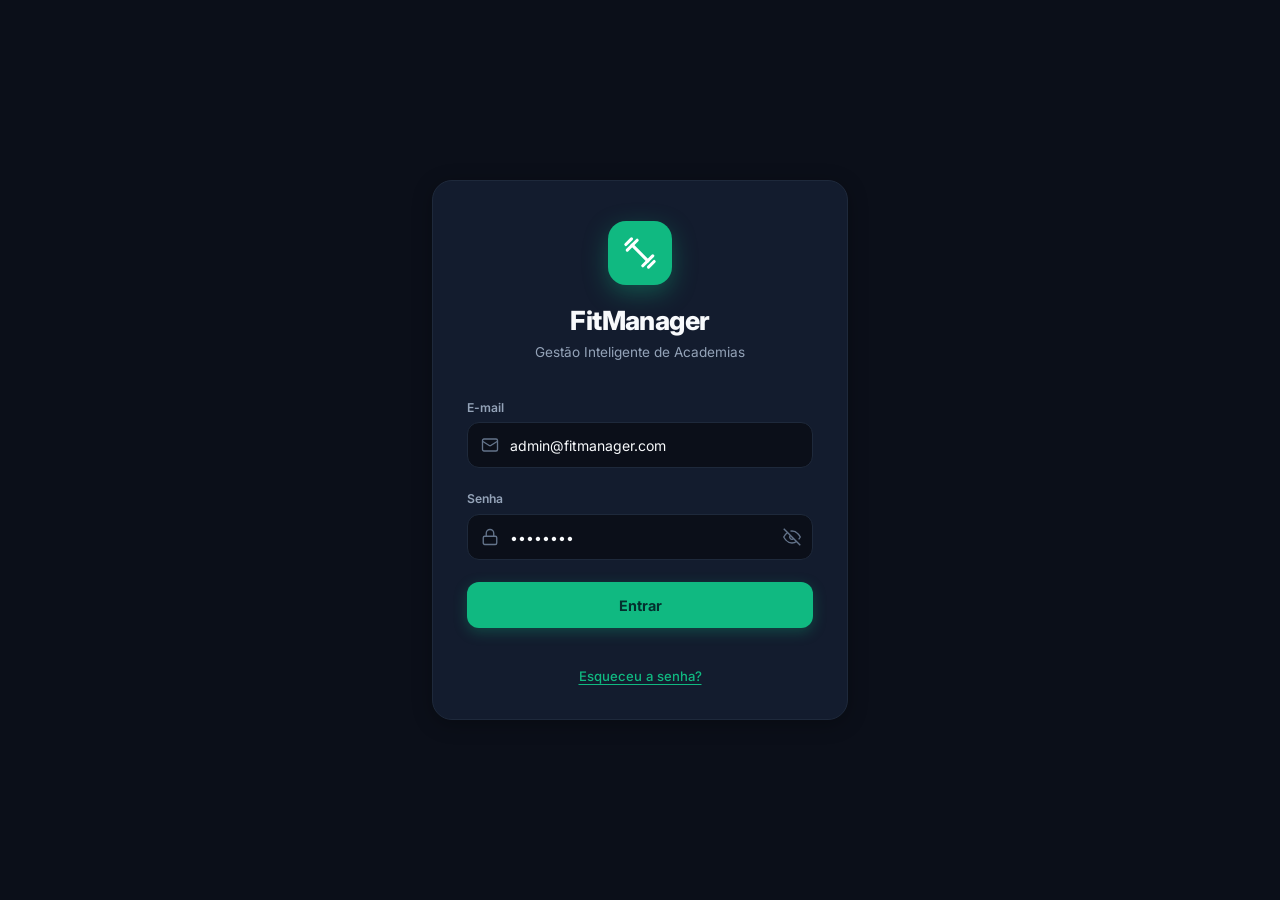
==== index.html @ 2254c8cc "V1" ====
<!DOCTYPE html>
<html lang="pt-BR" data-theme="dark">
<head>
  <meta charset="UTF-8" />
  <meta name="viewport" content="width=device-width, initial-scale=1.0" />
  <title>FitManager — Gestão Inteligente de Academias | Matheus Duarte &amp; Miguel</title>
  <meta name="description" content="Sistema mobile-first e responsivo para gestão de academias: Alunos, Instrutores, Planos e Controle de Matrículas. Desenvolvido por Matheus Duarte e Miguel." />
  <link rel="preconnect" href="https://fonts.googleapis.com" />
  <link rel="preconnect" href="https://fonts.gstatic.com" crossorigin />
  <link href="https://fonts.googleapis.com/css2?family=Inter:wght@400;500;600;700;800&display=swap" rel="stylesheet" />
  <link rel="stylesheet" href="style.css" />
</head>
<body>
  <!-- Navegação Lateral (Visível automaticamente em telas Desktop via Media Query) -->
  <aside class="desktop-sidebar hidden" id="desktopSidebar" aria-label="Menu Lateral Desktop">
    <header class="sidebar-header">
      <span class="logo-icon-box" aria-hidden="true">
        <svg viewBox="0 0 24 24" width="24" height="24" fill="none" stroke="currentColor" stroke-width="2.2" stroke-linecap="round" stroke-linejoin="round">
          <path d="M6.5 6.5 17.5 17.5"></path>
          <path d="M3 10l7-7"></path>
          <path d="M14 21l7-7"></path>
          <path d="m2 6 4-4"></path>
          <path d="m18 22 4-4"></path>
        </svg>
      </span>
      <hgroup class="sidebar-brand-text">
        <h2>FitManager</h2>
        <p>Gestão de Academias</p>
      </hgroup>
    </header>

    <nav class="sidebar-nav" aria-label="Navegação Principal">
      <button type="button" class="sidebar-link active" data-nav="screen-dashboard">
        <svg viewBox="0 0 24 24" width="20" height="20" fill="none" stroke="currentColor" stroke-width="2">
          <path d="M3 9l9-7 9 7v11a2 2 0 0 1-2 2H5a2 2 0 0 1-2-2z"></path>
          <polyline points="9 22 9 12 15 12 15 22"></polyline>
        </svg>
        <span>Dashboard</span>
      </button>
      <button type="button" class="sidebar-link" data-nav="screen-students">
        <svg viewBox="0 0 24 24" width="20" height="20" fill="none" stroke="currentColor" stroke-width="2">
          <path d="M17 21v-2a4 4 0 0 0-4-4H5a4 4 0 0 0-4 4v2"></path>
          <circle cx="9" cy="7" r="4"></circle>
          <path d="M23 21v-2a4 4 0 0 0-3-3.87"></path>
          <path d="M16 3.13a4 4 0 0 1 0 7.75"></path>
        </svg>
        <span>Alunos</span>
        <output class="sidebar-counter" id="sideCountStudents">247</output>
      </button>
      <button type="button" class="sidebar-link" data-nav="screen-instructors">
        <svg viewBox="0 0 24 24" width="20" height="20" fill="none" stroke="currentColor" stroke-width="2">
          <circle cx="12" cy="8" r="6"></circle>
          <path d="M15.477 12.89 17 22l-5-3-5 3 1.523-9.11"></path>
        </svg>
        <span>Instrutores</span>
        <output class="sidebar-counter" id="sideCountInstructors">12</output>
      </button>
      <button type="button" class="sidebar-link" data-nav="screen-plans">
        <svg viewBox="0 0 24 24" width="20" height="20" fill="none" stroke="currentColor" stroke-width="2">
          <polygon points="12 2 15.09 8.26 22 9.27 17 14.14 18.18 21.02 12 17.77 5.82 21.02 7 14.14 2 9.27 8.91 8.26 12 2"></polygon>
        </svg>
        <span>Planos</span>
        <output class="sidebar-counter" id="sideCountPlans">4</output>
      </button>
      <button type="button" class="sidebar-link" data-nav="screen-enrollments">
        <svg viewBox="0 0 24 24" width="20" height="20" fill="none" stroke="currentColor" stroke-width="2">
          <path d="M16 4h2a2 2 0 0 1 2 2v14a2 2 0 0 1-2 2H6a2 2 0 0 1-2-2V6a2 2 0 0 1 2-2h2"></path>
          <rect x="8" y="2" width="8" height="4" rx="1" ry="1"></rect>
          <path d="M9 14l2 2 4-4"></path>
        </svg>
        <span>Matrículas</span>
        <output class="sidebar-counter" id="sideCountEnrollments">38</output>
      </button>
    </nav>

    <section class="sidebar-quick-actions" aria-label="Ações Rápidas">
      <p class="sidebar-section-label">Acesso Rápido</p>
      <button type="button" class="btn-sidebar-action" data-goto="screen-add-student">+ Cadastrar Aluno</button>
      <button type="button" class="btn-sidebar-action outline" data-goto="screen-new-enrollment">+ Nova Matrícula</button>
    </section>

    <footer class="sidebar-footer">
      <span class="avatar-circle" aria-hidden="true">AD</span>
      <hgroup class="admin-info-mini">
        <strong>Admin FitManager</strong>
        <p>Matheus Duarte &amp; Miguel</p>
      </hgroup>
      <button type="button" class="btn-icon" id="btnToggleThemeDesktop" title="Alternar tema Escuro / Claro" aria-label="Alternar tema">
        <svg viewBox="0 0 24 24" width="18" height="18" fill="none" stroke="currentColor" stroke-width="2">
          <path d="M21 12.79A9 9 0 1 1 11.21 3 7 7 0 0 0 21 12.79z"></path>
        </svg>
      </button>
      <button type="button" class="btn-icon danger-hover" id="btnLogoutDesktop" title="Sair para Tela de Login" aria-label="Sair">
        <svg viewBox="0 0 24 24" width="18" height="18" fill="none" stroke="currentColor" stroke-width="2">
          <path d="M9 21H5a2 2 0 0 1-2-2V5a2 2 0 0 1 2-2h4"></path>
          <polyline points="16 17 21 12 16 7"></polyline>
          <line x1="21" y1="12" x2="9" y2="12"></line>
        </svg>
      </button>
    </footer>
  </aside>

  <!-- Área Principal da Aplicação -->
  <main class="app-main" id="appMain">
    <!-- =========================================================
         TELA 01: LOGIN (screen-login)
         ========================================================= -->
    <section class="app-screen active" id="screen-login" aria-label="Tela de Login">
      <article class="login-card">
        <header class="login-brand">
          <span class="logo-icon-box large" aria-hidden="true">
            <svg viewBox="0 0 24 24" width="34" height="34" fill="none" stroke="currentColor" stroke-width="2.2" stroke-linecap="round" stroke-linejoin="round">
              <path d="M6.5 6.5 17.5 17.5"></path>
              <path d="M3 10l7-7"></path>
              <path d="M14 21l7-7"></path>
              <path d="m2 6 4-4"></path>
              <path d="m18 22 4-4"></path>
            </svg>
          </span>
          <h1 class="login-title">FitManager</h1>
          <p class="login-subtitle">Gestão Inteligente de Academias</p>
        </header>

        <form class="login-form" id="loginForm" novalidate>
          <label class="field-label" for="loginEmail">
            <span>E-mail</span>
            <span class="input-affix">
              <svg class="affix-left" viewBox="0 0 24 24" width="18" height="18" fill="none" stroke="currentColor" stroke-width="1.8" aria-hidden="true">
                <rect x="2" y="4" width="20" height="16" rx="2"></rect>
                <path d="m22 7-8.97 5.7a1.94 1.94 0 0 1-2.06 0L2 7"></path>
              </svg>
              <input
                type="email"
                id="loginEmail"
                name="email"
                value="admin@fitmanager.com"
                placeholder="admin@fitmanager.com"
                required
                autocomplete="email"
              />
            </span>
            <small class="field-error" id="loginEmailError"></small>
          </label>

          <label class="field-label" for="loginPassword">
            <span>Senha</span>
            <span class="input-affix">
              <svg class="affix-left" viewBox="0 0 24 24" width="18" height="18" fill="none" stroke="currentColor" stroke-width="1.8" aria-hidden="true">
                <rect x="3" y="11" width="18" height="11" rx="2" ry="2"></rect>
                <path d="M7 11V7a5 5 0 0 1 10 0v4"></path>
              </svg>
              <input
                type="password"
                id="loginPassword"
                name="password"
                value="12345678"
                placeholder="••••••••"
                required
                autocomplete="current-password"
              />
              <button type="button" class="affix-right" id="btnTogglePassword" aria-label="Mostrar ou ocultar senha">
                <svg id="eyeIconClosed" viewBox="0 0 24 24" width="18" height="18" fill="none" stroke="currentColor" stroke-width="1.8">
                  <path d="M17.94 17.94A10.07 10.07 0 0 1 12 20c-7 0-11-8-11-8a18.45 18.45 0 0 1 5.06-5.94M9.9 4.24A9.12 9.12 0 0 1 12 4c7 0 11 8 11 8a18.5 18.5 0 0 1-2.16 3.19m-6.72-1.07a3 3 0 1 1-4.24-4.24"></path>
                  <line x1="1" y1="1" x2="23" y2="23"></line>
                </svg>
                <svg id="eyeIconOpen" viewBox="0 0 24 24" width="18" height="18" fill="none" stroke="currentColor" stroke-width="1.8" class="hidden">
                  <path d="M1 12s4-8 11-8 11 8 11 8-4 8-11 8-11-8-11-8z"></path>
                  <circle cx="12" cy="12" r="3"></circle>
                </svg>
              </button>
            </span>
            <small class="field-error" id="loginPasswordError"></small>
          </label>

          <button type="submit" class="btn-primary btn-block" id="btnLoginSubmit">Entrar</button>
        </form>

        <footer class="login-footer">
          <button type="button" class="link-forgot" id="btnForgotPassword">Esqueceu a senha?</button>
        </footer>
      </article>
    </section>

    <!-- =========================================================
         TELA 02: DASHBOARD (screen-dashboard)
         ========================================================= -->
    <section class="app-screen" id="screen-dashboard" aria-label="Dashboard Principal">
      <header class="screen-header">
        <hgroup>
          <h1 class="screen-title">Olá, Admin <span aria-hidden="true">👋</span></h1>
          <p class="screen-subtitle" id="dashboardDateSubtitle">Quarta-feira, 25 de Outubro</p>
        </hgroup>
        <nav class="header-actions" aria-label="Ações da conta">
          <button type="button" class="btn-icon" id="btnToggleThemeMobile" title="Alternar tema Escuro / Claro" aria-label="Alternar tema">
            <svg viewBox="0 0 24 24" width="18" height="18" fill="none" stroke="currentColor" stroke-width="2">
              <path d="M21 12.79A9 9 0 1 1 11.21 3 7 7 0 0 0 21 12.79z"></path>
            </svg>
          </button>
          <button type="button" class="btn-icon" id="btnResetData" title="Restaurar dados originais do Figma" aria-label="Restaurar dados originais">
            <svg viewBox="0 0 24 24" width="18" height="18" fill="none" stroke="currentColor" stroke-width="2">
              <polyline points="1 4 1 10 7 10"></polyline>
              <path d="M3.51 15a9 9 0 1 0 2.13-9.36L1 10"></path>
            </svg>
          </button>
          <button type="button" class="header-avatar-btn" id="btnQuickLogoutMobile" title="Encerrar sessão">AD</button>
        </nav>
      </header>

      <!-- Grid 2x2 Mobile / 4 Colunas Desktop de Indicadores -->
      <section class="kpi-grid" aria-label="Indicadores de Desempenho">
        <article class="kpi-card" data-goto="screen-students" role="button" tabindex="0" aria-label="Ver Alunos Ativos">
          <header class="kpi-top">
            <span class="kpi-label">Alunos Ativos</span>
            <span class="kpi-icon-badge" aria-hidden="true">
              <svg viewBox="0 0 24 24" width="15" height="15" fill="none" stroke="currentColor" stroke-width="2.2">
                <path d="M17 21v-2a4 4 0 0 0-4-4H5a4 4 0 0 0-4 4v2"></path>
                <circle cx="9" cy="7" r="4"></circle>
              </svg>
            </span>
          </header>
          <output class="kpi-value" id="kpiActiveStudents">247</output>
        </article>

        <article class="kpi-card" data-goto="screen-instructors" role="button" tabindex="0" aria-label="Ver Instrutores">
          <header class="kpi-top">
            <span class="kpi-label">Instrutores</span>
            <span class="kpi-icon-badge" aria-hidden="true">
              <svg viewBox="0 0 24 24" width="15" height="15" fill="none" stroke="currentColor" stroke-width="2.2">
                <circle cx="12" cy="8" r="6"></circle>
                <path d="M15.477 12.89 17 22l-5-3-5 3 1.523-9.11"></path>
              </svg>
            </span>
          </header>
          <output class="kpi-value" id="kpiInstructors">12</output>
        </article>

        <article class="kpi-card" data-goto="screen-enrollments" role="button" tabindex="0" aria-label="Ver Matrículas no Mês">
          <header class="kpi-top">
            <span class="kpi-label">Matrículas / Mês</span>
            <span class="kpi-icon-badge" aria-hidden="true">
              <svg viewBox="0 0 24 24" width="15" height="15" fill="none" stroke="currentColor" stroke-width="2.2">
                <path d="M16 4h2a2 2 0 0 1 2 2v14a2 2 0 0 1-2 2H6a2 2 0 0 1-2-2V6a2 2 0 0 1 2-2h2"></path>
                <rect x="8" y="2" width="8" height="4" rx="1" ry="1"></rect>
              </svg>
            </span>
          </header>
          <output class="kpi-value" id="kpiMonthlyEnrollments">38</output>
        </article>

        <article class="kpi-card" data-goto="screen-plans" role="button" tabindex="0" aria-label="Ver Receita Mensal e Planos">
          <header class="kpi-top">
            <span class="kpi-label">Receita Mensal</span>
            <span class="kpi-icon-badge" aria-hidden="true">
              <svg viewBox="0 0 24 24" width="15" height="15" fill="none" stroke="currentColor" stroke-width="2.2">
                <polyline points="23 6 13.5 15.5 8.5 10.5 1 18"></polyline>
                <polyline points="17 6 23 6 23 12"></polyline>
              </svg>
            </span>
          </header>
          <output class="kpi-value kpi-currency" id="kpiMonthlyRevenue">R$ 42.890</output>
        </article>
      </section>

      <!-- Atalhos de Acesso Rápido -->
      <nav class="quick-shortcuts-row" aria-label="Atalhos Rápidos">
        <button type="button" class="shortcut-pill" data-goto="screen-add-student">
          <svg viewBox="0 0 24 24" width="15" height="15" fill="none" stroke="currentColor" stroke-width="2.3" aria-hidden="true">
            <line x1="12" y1="5" x2="12" y2="19"></line>
            <line x1="5" y1="12" x2="19" y2="12"></line>
          </svg>
          <span>Novo Aluno</span>
        </button>
        <button type="button" class="shortcut-pill" data-goto="screen-new-enrollment">
          <svg viewBox="0 0 24 24" width="15" height="15" fill="none" stroke="currentColor" stroke-width="2.3" aria-hidden="true">
            <path d="M16 4h2a2 2 0 0 1 2 2v14a2 2 0 0 1-2 2H6a2 2 0 0 1-2-2V6a2 2 0 0 1 2-2h2"></path>
            <path d="M9 14l2 2 4-4"></path>
          </svg>
          <span>Nova Matrícula</span>
        </button>
        <button type="button" class="shortcut-pill" data-goto="screen-instructors">
          <svg viewBox="0 0 24 24" width="15" height="15" fill="none" stroke="currentColor" stroke-width="2.3" aria-hidden="true">
            <circle cx="12" cy="8" r="5"></circle>
            <path d="M15 13l2 8-5-3-5 3 2-8"></path>
          </svg>
          <span>Instrutores</span>
        </button>
      </nav>

      <!-- Matrículas Recentes -->
      <header class="section-header-row">
        <h2 class="section-heading">Matrículas Recentes</h2>
        <button type="button" class="link-action" data-goto="screen-enrollments">Ver todas</button>
      </header>

      <section class="cards-stack" id="dashboardRecentList" aria-label="Lista de Matrículas Recentes"></section>
    </section>

    <!-- =========================================================
         TELA 03: ALUNOS (screen-students)
         ========================================================= -->
    <section class="app-screen" id="screen-students" aria-label="Gerenciamento de Alunos">
      <header class="screen-header">
        <hgroup>
          <h1 class="screen-title">Alunos</h1>
          <p class="screen-subtitle">Gerenciamento de matrículas</p>
        </hgroup>
        <nav class="header-actions" aria-label="Ações de visualização">
          <button type="button" class="btn-icon" id="btnToggleStudentView" title="Alternar Cards / Tabela" aria-label="Alternar Cards ou Tabela">
            <svg viewBox="0 0 24 24" width="16" height="16" fill="none" stroke="currentColor" stroke-width="2">
              <line x1="8" y1="6" x2="21" y2="6"></line>
              <line x1="8" y1="12" x2="21" y2="12"></line>
              <line x1="8" y1="18" x2="21" y2="18"></line>
              <line x1="3" y1="6" x2="3.01" y2="6"></line>
              <line x1="3" y1="12" x2="3.01" y2="12"></line>
              <line x1="3" y1="18" x2="3.01" y2="18"></line>
            </svg>
          </button>
          <button type="button" class="btn-primary btn-sm desktop-only-btn" data-goto="screen-add-student">+ Cadastrar Aluno</button>
        </nav>
      </header>

      <label class="search-box" for="searchStudentsInput">
        <svg class="search-icon" viewBox="0 0 24 24" width="18" height="18" fill="none" stroke="currentColor" stroke-width="2" aria-hidden="true">
          <circle cx="11" cy="11" r="8"></circle>
          <line x1="21" y1="21" x2="16.65" y2="16.65"></line>
        </svg>
        <input type="search" id="searchStudentsInput" placeholder="Buscar aluno..." aria-label="Buscar aluno por nome, plano ou telefone" />
      </label>

      <nav class="filter-pills" id="studentFilterPills" role="tablist" aria-label="Filtrar alunos por status">
        <button type="button" class="filter-pill active" data-filter="all" role="tab" aria-selected="true">Todos</button>
        <button type="button" class="filter-pill" data-filter="Ativo" role="tab" aria-selected="false">Ativos</button>
        <button type="button" class="filter-pill" data-filter="Inativo" role="tab" aria-selected="false">Inativos</button>
      </nav>

      <section class="cards-stack" id="studentsListContainer" aria-label="Cards de Alunos"></section>

      <section class="table-responsive hidden" id="studentsTableContainer" aria-label="Tabela de Consulta de Alunos">
        <table class="data-table">
          <thead>
            <tr>
              <th scope="col">Aluno</th>
              <th scope="col">CPF / Telefone</th>
              <th scope="col">Plano Contratado</th>
              <th scope="col">Professor Responsável</th>
              <th scope="col">Status</th>
              <th scope="col" class="text-right">Ações</th>
            </tr>
          </thead>
          <tbody id="studentsTableBody"></tbody>
        </table>
      </section>

      <button type="button" class="fab-btn" data-goto="screen-add-student" aria-label="Cadastrar Novo Aluno" title="Cadastrar Aluno">
        <svg viewBox="0 0 24 24" width="24" height="24" fill="none" stroke="currentColor" stroke-width="2.5">
          <line x1="12" y1="5" x2="12" y2="19"></line>
          <line x1="5" y1="12" x2="19" y2="12"></line>
        </svg>
      </button>
    </section>

    <!-- =========================================================
         TELA 04: CADASTRAR / EDITAR ALUNO (screen-add-student)
         ========================================================= -->
    <section class="app-screen" id="screen-add-student" aria-label="Formulário de Aluno">
      <header class="screen-header with-back">
        <button type="button" class="btn-back" data-back="screen-students" aria-label="Voltar">
          <svg viewBox="0 0 24 24" width="18" height="18" fill="none" stroke="currentColor" stroke-width="2.2">
            <line x1="19" y1="12" x2="5" y2="12"></line>
            <polyline points="12 19 5 12 12 5"></polyline>
          </svg>
        </button>
        <hgroup>
          <h1 class="screen-title" id="studentFormTitle">Cadastrar Aluno</h1>
          <p class="screen-subtitle" id="studentFormSubtitle">Novo registro</p>
        </hgroup>
      </header>

      <form class="app-form" id="studentForm" novalidate>
        <input type="hidden" id="studentEditId" value="" />

        <label class="field-label" for="studentName">
          <span>Nome Completo</span>
          <input type="text" id="studentName" placeholder="Matheus Duarte Silva" value="Matheus Duarte Silva" required />
          <small class="field-error" id="studentNameError"></small>
        </label>

        <fieldset class="form-row-responsive">
          <label class="field-label" for="studentCpf">
            <span>CPF</span>
            <input type="text" id="studentCpf" placeholder="123.456.789-00" value="123.456.789-00" maxlength="14" required />
            <small class="field-error" id="studentCpfError"></small>
          </label>

          <label class="field-label" for="studentPhone">
            <span>Telefone</span>
            <input type="tel" id="studentPhone" placeholder="(11) 98765-4321" value="(11) 98765-4321" maxlength="15" required />
            <small class="field-error" id="studentPhoneError"></small>
          </label>
        </fieldset>

        <label class="field-label" for="studentEmail">
          <span>E-mail</span>
          <input type="email" id="studentEmail" placeholder="matheus@email.com" value="matheus@email.com" required />
          <small class="field-error" id="studentEmailError"></small>
        </label>

        <fieldset class="form-row-responsive">
          <label class="field-label" for="studentPlan">
            <span>Plano</span>
            <span class="select-affix">
              <select id="studentPlan" required></select>
              <svg class="select-chevron" viewBox="0 0 24 24" width="16" height="16" fill="none" stroke="currentColor" stroke-width="2" aria-hidden="true">
                <polyline points="6 9 12 15 18 9"></polyline>
              </svg>
            </span>
          </label>

          <label class="field-label" for="studentInstructor">
            <span>Instrutor Responsável</span>
            <span class="select-affix">
              <select id="studentInstructor" required></select>
              <svg class="select-chevron" viewBox="0 0 24 24" width="16" height="16" fill="none" stroke="currentColor" stroke-width="2" aria-hidden="true">
                <polyline points="6 9 12 15 18 9"></polyline>
              </svg>
            </span>
          </label>
        </fieldset>

        <footer class="form-actions-stack">
          <button type="submit" class="btn-primary btn-block" id="btnSaveStudent">Salvar Aluno</button>
          <button type="button" class="btn-secondary btn-block" id="btnCancelStudent" data-back="screen-students">Cancelar</button>
        </footer>
      </form>
    </section>

    <!-- =========================================================
         TELA 05: INSTRUTORES (screen-instructors)
         ========================================================= -->
    <section class="app-screen" id="screen-instructors" aria-label="Instrutores da Academia">
      <header class="screen-header">
        <hgroup>
          <h1 class="screen-title">Instrutores</h1>
          <p class="screen-subtitle">Corpo técnico e professores</p>
        </hgroup>
        <button type="button" class="btn-primary btn-sm desktop-only-btn" id="btnOpenAddInstructorDesktop">+ Novo Instrutor</button>
      </header>

      <label class="search-box" for="searchInstructorsInput">
        <svg class="search-icon" viewBox="0 0 24 24" width="18" height="18" fill="none" stroke="currentColor" stroke-width="2" aria-hidden="true">
          <circle cx="11" cy="11" r="8"></circle>
          <line x1="21" y1="21" x2="16.65" y2="16.65"></line>
        </svg>
        <input type="search" id="searchInstructorsInput" placeholder="Buscar instrutor..." aria-label="Buscar instrutor por nome, CREF ou modalidade" />
      </label>

      <section class="cards-stack" id="instructorsListContainer" aria-label="Lista de Instrutores"></section>

      <button type="button" class="fab-btn" id="btnFabAddInstructor" aria-label="Cadastrar Novo Instrutor" title="Novo Instrutor">
        <svg viewBox="0 0 24 24" width="24" height="24" fill="none" stroke="currentColor" stroke-width="2.5">
          <line x1="12" y1="5" x2="12" y2="19"></line>
          <line x1="5" y1="12" x2="19" y2="12"></line>
        </svg>
      </button>
    </section>

    <!-- =========================================================
         TELA 06: PLANOS (screen-plans)
         ========================================================= -->
    <section class="app-screen" id="screen-plans" aria-label="Planos da Academia">
      <header class="screen-header">
        <hgroup>
          <h1 class="screen-title">Planos da Academia</h1>
          <p class="screen-subtitle">Modalidades e pacotes</p>
        </hgroup>
        <button type="button" class="btn-primary btn-sm desktop-only-btn" id="btnOpenAddPlanDesktop">+ Novo Plano</button>
      </header>

      <section class="cards-stack" id="plansListContainer" aria-label="Lista de Planos"></section>

      <button type="button" class="fab-btn" id="btnFabAddPlan" aria-label="Cadastrar Novo Plano" title="Novo Plano">
        <svg viewBox="0 0 24 24" width="24" height="24" fill="none" stroke="currentColor" stroke-width="2.5">
          <line x1="12" y1="5" x2="12" y2="19"></line>
          <line x1="5" y1="12" x2="19" y2="12"></line>
        </svg>
      </button>
    </section>

    <!-- =========================================================
         TELA 07: CONTROLE DE MATRÍCULAS (screen-enrollments)
         ========================================================= -->
    <section class="app-screen" id="screen-enrollments" aria-label="Controle de Matrículas">
      <header class="screen-header">
        <hgroup>
          <h1 class="screen-title">Controle de Matrículas</h1>
          <p class="screen-subtitle">Gestão de contratos e vigência</p>
        </hgroup>
        <button type="button" class="btn-primary btn-sm desktop-only-btn" data-goto="screen-new-enrollment">+ Nova Matrícula</button>
      </header>

      <nav class="filter-pills" id="enrollmentFilterPills" role="tablist" aria-label="Filtrar matrículas por status">
        <button type="button" class="filter-pill active" data-filter="all" role="tab" aria-selected="true">Todas</button>
        <button type="button" class="filter-pill" data-filter="Ativa" role="tab" aria-selected="false">Ativas</button>
        <button type="button" class="filter-pill" data-filter="Pendente" role="tab" aria-selected="false">Pendentes</button>
        <button type="button" class="filter-pill" data-filter="Cancelada" role="tab" aria-selected="false">Canceladas</button>
      </nav>

      <section class="cards-stack" id="enrollmentsListContainer" aria-label="Lista de Matrículas"></section>

      <button type="button" class="fab-btn" data-goto="screen-new-enrollment" aria-label="Criar Nova Matrícula" title="Nova Matrícula">
        <svg viewBox="0 0 24 24" width="24" height="24" fill="none" stroke="currentColor" stroke-width="2.5">
          <line x1="12" y1="5" x2="12" y2="19"></line>
          <line x1="5" y1="12" x2="19" y2="12"></line>
        </svg>
      </button>
    </section>

    <!-- =========================================================
         TELA 08: NOVA MATRÍCULA (screen-new-enrollment)
         ========================================================= -->
    <section class="app-screen" id="screen-new-enrollment" aria-label="Nova Matrícula">
      <header class="screen-header with-back">
        <button type="button" class="btn-back" data-back="screen-enrollments" aria-label="Voltar">
          <svg viewBox="0 0 24 24" width="18" height="18" fill="none" stroke="currentColor" stroke-width="2.2">
            <line x1="19" y1="12" x2="5" y2="12"></line>
            <polyline points="12 19 5 12 12 5"></polyline>
          </svg>
        </button>
        <hgroup>
          <h1 class="screen-title" id="enrollmentFormTitle">Nova Matrícula</h1>
          <p class="screen-subtitle">Criar assinatura</p>
        </hgroup>
      </header>

      <form class="app-form" id="enrollmentForm" novalidate>
        <input type="hidden" id="enrollmentEditId" value="" />

        <label class="field-label" for="enrollStudentSelect">
          <span>Selecionar Aluno</span>
          <span class="select-affix">
            <select id="enrollStudentSelect" required></select>
            <svg class="select-chevron" viewBox="0 0 24 24" width="16" height="16" fill="none" stroke="currentColor" stroke-width="2" aria-hidden="true">
              <polyline points="6 9 12 15 18 9"></polyline>
            </svg>
          </span>
        </label>

        <fieldset class="form-row-responsive">
          <label class="field-label" for="enrollPlanSelect">
            <span>Selecionar Plano</span>
            <span class="select-affix">
              <select id="enrollPlanSelect" required></select>
              <svg class="select-chevron" viewBox="0 0 24 24" width="16" height="16" fill="none" stroke="currentColor" stroke-width="2" aria-hidden="true">
                <polyline points="6 9 12 15 18 9"></polyline>
              </svg>
            </span>
          </label>

          <label class="field-label" for="enrollInstructorSelect">
            <span>Selecionar Instrutor</span>
            <span class="select-affix">
              <select id="enrollInstructorSelect" required></select>
              <svg class="select-chevron" viewBox="0 0 24 24" width="16" height="16" fill="none" stroke="currentColor" stroke-width="2" aria-hidden="true">
                <polyline points="6 9 12 15 18 9"></polyline>
              </svg>
            </span>
          </label>
        </fieldset>

        <fieldset class="form-row-responsive">
          <label class="field-label" for="enrollStartDate">
            <span>Data de Início</span>
            <span class="input-affix right-only">
              <input type="text" id="enrollStartDate" value="25/10/2026" placeholder="DD/MM/AAAA" maxlength="10" required />
              <svg class="affix-static-right" viewBox="0 0 24 24" width="16" height="16" fill="none" stroke="currentColor" stroke-width="2" aria-hidden="true">
                <rect x="3" y="4" width="18" height="18" rx="2" ry="2"></rect>
                <line x1="16" y1="2" x2="16" y2="6"></line>
                <line x1="8" y1="2" x2="8" y2="6"></line>
                <line x1="3" y1="10" x2="21" y2="10"></line>
              </svg>
            </span>
            <small class="field-error" id="enrollStartDateError"></small>
          </label>

          <label class="field-label" for="enrollEndDate">
            <span>Data de Término (Automático)</span>
            <input type="text" id="enrollEndDate" value="25/11/2026" readonly class="input-readonly" />
          </label>
        </fieldset>

        <fieldset class="field-label status-fieldset">
          <legend>Status Inicial</legend>
          <nav class="status-radio-group" role="radiogroup" aria-label="Status Inicial da Matrícula">
            <button type="button" class="status-radio-pill active" data-status-val="Ativa" id="radioStatusAtiva">
              <span class="radio-dot"></span>
              <span>Ativa</span>
            </button>
            <button type="button" class="status-radio-pill" data-status-val="Pendente" id="radioStatusPendente">
              <span class="radio-dot"></span>
              <span>Pendente</span>
            </button>
          </nav>
        </fieldset>

        <output class="estimated-value-box" for="enrollPlanSelect">
          <span class="estimated-label">VALOR ESTIMADO</span>
          <strong class="estimated-price" id="enrollEstimatedPrice">R$ 89,90 / mês</strong>
        </output>

        <footer class="form-actions-stack">
          <button type="submit" class="btn-primary btn-block" id="btnConfirmEnrollment">Confirmar Matrícula</button>
        </footer>
      </form>
    </section>
  </main>

  <!-- Barra de Navegação Inferior (Aparece automaticamente no Mobile e some no Desktop via Media Query) -->
  <nav class="bottom-nav hidden" id="bottomNav" aria-label="Navegação Inferior Mobile">
    <button type="button" class="bottom-nav-item active" data-nav="screen-dashboard">
      <svg viewBox="0 0 24 24" width="20" height="20" fill="none" stroke="currentColor" stroke-width="2">
        <path d="M3 9l9-7 9 7v11a2 2 0 0 1-2 2H5a2 2 0 0 1-2-2z"></path>
        <polyline points="9 22 9 12 15 12 15 22"></polyline>
      </svg>
      <span>Dashboard</span>
    </button>

    <button type="button" class="bottom-nav-item" data-nav="screen-students">
      <svg viewBox="0 0 24 24" width="20" height="20" fill="none" stroke="currentColor" stroke-width="2">
        <path d="M20 21v-2a4 4 0 0 0-4-4H8a4 4 0 0 0-4 4v2"></path>
        <circle cx="12" cy="7" r="4"></circle>
      </svg>
      <span>Alunos</span>
    </button>

    <button type="button" class="bottom-nav-item" data-nav="screen-plans">
      <svg viewBox="0 0 24 24" width="20" height="20" fill="none" stroke="currentColor" stroke-width="2">
        <polygon points="12 2 15.09 8.26 22 9.27 17 14.14 18.18 21.02 12 17.77 5.82 21.02 7 14.14 2 9.27 8.91 8.26 12 2"></polygon>
      </svg>
      <span>Planos</span>
    </button>

    <button type="button" class="bottom-nav-item" data-nav="screen-enrollments">
      <svg viewBox="0 0 24 24" width="20" height="20" fill="none" stroke="currentColor" stroke-width="2">
        <path d="M16 4h2a2 2 0 0 1 2 2v14a2 2 0 0 1-2 2H6a2 2 0 0 1-2-2V6a2 2 0 0 1 2-2h2"></path>
        <rect x="8" y="2" width="8" height="4" rx="1" ry="1"></rect>
        <line x1="9" y1="12" x2="15" y2="12"></line>
        <line x1="9" y1="16" x2="13" y2="16"></line>
      </svg>
      <span>Matrículas</span>
    </button>

    <button type="button" class="bottom-nav-item" data-nav="screen-instructors">
      <svg viewBox="0 0 24 24" width="20" height="20" fill="none" stroke="currentColor" stroke-width="2">
        <rect x="3" y="3" width="7" height="7" rx="1"></rect>
        <rect x="14" y="3" width="7" height="7" rx="1"></rect>
        <rect x="14" y="14" width="7" height="7" rx="1"></rect>
        <rect x="3" y="14" width="7" height="7" rx="1"></rect>
      </svg>
      <span>Mais</span>
    </button>
  </nav>

  <!-- =========================================================
       MODAIS E BOTTOM SHEETS SEMÂNTICOS COM <dialog> NATIVO DO HTML5
       ========================================================= -->

  <!-- Dialog: Cadastrar / Editar Instrutor -->
  <dialog class="modal-sheet" id="modalInstructor" aria-labelledby="modalInstructorTitle">
    <header class="modal-header">
      <h3 id="modalInstructorTitle">Cadastrar Instrutor</h3>
      <button type="button" class="btn-close-modal" data-close-modal="modalInstructor" aria-label="Fechar">&times;</button>
    </header>
    <form id="instructorForm" class="app-form" novalidate>
      <input type="hidden" id="instructorEditId" value="" />
      <label class="field-label" for="instructorName">
        <span>Nome do Professor(a)</span>
        <input type="text" id="instructorName" placeholder="Ex: Prof. Carlos Mendes" required />
      </label>
      <label class="field-label" for="instructorCref">
        <span>Registro CREF</span>
        <input type="text" id="instructorCref" placeholder="Ex: CREF 067890-G/SP" required />
      </label>
      <label class="field-label" for="instructorSpecialty">
        <span>Especialidade / Modalidade</span>
        <input type="text" id="instructorSpecialty" placeholder="Ex: Musculação, Pilates, Crossfit..." required />
      </label>
      <footer class="modal-actions">
        <button type="button" class="btn-secondary" data-close-modal="modalInstructor">Cancelar</button>
        <button type="submit" class="btn-primary">Salvar Instrutor</button>
      </footer>
    </form>
  </dialog>

  <!-- Dialog: Cadastrar / Editar Plano -->
  <dialog class="modal-sheet" id="modalPlan" aria-labelledby="modalPlanTitle">
    <header class="modal-header">
      <h3 id="modalPlanTitle">Cadastrar Plano</h3>
      <button type="button" class="btn-close-modal" data-close-modal="modalPlan" aria-label="Fechar">&times;</button>
    </header>
    <form id="planForm" class="app-form" novalidate>
      <input type="hidden" id="planEditId" value="" />
      <label class="field-label" for="planName">
        <span>Nome do Plano</span>
        <input type="text" id="planName" placeholder="Ex: Plano Semestral VIP" required />
      </label>
      <fieldset class="form-row-responsive">
        <label class="field-label" for="planMonths">
          <span>Duração (Meses)</span>
          <input type="number" id="planMonths" min="1" max="36" value="1" required />
        </label>
        <label class="field-label" for="planPrice">
          <span>Valor Total (R$)</span>
          <input type="number" id="planPrice" step="0.10" min="1" placeholder="89.90" required />
        </label>
      </fieldset>
      <label class="checkbox-label" for="planFeatured">
        <input type="checkbox" id="planFeatured" />
        <span>Destacar plano (borda âmbar)</span>
      </label>
      <footer class="modal-actions">
        <button type="button" class="btn-secondary" data-close-modal="modalPlan">Cancelar</button>
        <button type="submit" class="btn-primary">Salvar Plano</button>
      </footer>
    </form>
  </dialog>

  <!-- Dialog Bottom Sheet: Detalhes do Registro -->
  <dialog class="bottom-sheet" id="modalDetailsSheet" aria-labelledby="detailsSheetTitle">
    <header class="modal-header">
      <h3 id="detailsSheetTitle">Detalhes do Registro</h3>
      <button type="button" class="btn-close-modal" data-close-modal="modalDetailsSheet" aria-label="Fechar">&times;</button>
    </header>
    <dl id="detailsSheetBody" class="sheet-body"></dl>
    <footer id="detailsSheetActions" class="modal-actions"></footer>
  </dialog>

  <!-- Dialog: Confirmação de Exclusão -->
  <dialog class="modal-dialog-centered" id="modalConfirmDelete" aria-labelledby="confirmDeleteTitle">
    <span class="delete-icon-circle" aria-hidden="true">
      <svg viewBox="0 0 24 24" width="24" height="24" fill="none" stroke="currentColor" stroke-width="2.2">
        <polyline points="3 6 5 6 21 6"></polyline>
        <path d="M19 6v14a2 2 0 0 1-2 2H7a2 2 0 0 1-2-2V6m3 0V4a2 2 0 0 1 2-2h4a2 2 0 0 1 2 2v2"></path>
      </svg>
    </span>
    <h3 id="confirmDeleteTitle">Confirmar Exclusão</h3>
    <p id="confirmDeleteText">Tem certeza que deseja excluir este registro?</p>
    <footer class="modal-actions">
      <button type="button" class="btn-secondary" data-close-modal="modalConfirmDelete">Cancelar</button>
      <button type="button" class="btn-danger" id="btnConfirmDeleteAction">Excluir</button>
    </footer>
  </dialog>

  <!-- Dialog: Recuperar Senha -->
  <dialog class="modal-dialog-centered" id="modalForgotPass" aria-labelledby="forgotPassTitle">
    <h3 id="forgotPassTitle">Recuperar Senha</h3>
    <p>Informe seu e-mail administrativo para receber o link de redefinição de senha do FitManager.</p>
    <form id="forgotPassForm" class="app-form" novalidate>
      <label class="field-label" for="forgotPassEmail">
        <input type="email" id="forgotPassEmail" value="admin@fitmanager.com" required />
      </label>
      <footer class="modal-actions">
        <button type="button" class="btn-secondary" data-close-modal="modalForgotPass">Cancelar</button>
        <button type="submit" class="btn-primary">Enviar Link</button>
      </footer>
    </form>
  </dialog>

  <!-- Notificações Toast -->
  <aside class="toast-container" id="toastContainer" aria-live="polite"></aside>

  <script src="script.js"></script>
</body>
</html>
---- style.css ----
/* ==========================================================================
   FitManager — Gestão Inteligente de Academias
   Autores: Matheus Duarte & Miguel | UC14
   Arquitetura Mobile-First com Unidades Relativas (rem / em) e Semântica HTML5
   Adaptação automática Mobile App <-> Desktop via Media Queries (F12 / Resize)
   ========================================================================== */

:root,
[data-theme="dark"] {
  --bg-screen: #0b0f19;
  --bg-surface: #131c2e;
  --bg-surface-hover: #19253c;
  --bg-input: #131c2e;
  --bg-nav: #0f1626;
  --border-subtle: #1e293b;
  --border-focus: #10b981;

  --text-primary: #f8fafc;
  --text-secondary: #94a3b8;
  --text-muted: #64748b;

  --emerald: #10b981;
  --emerald-hover: #059669;
  --emerald-soft: rgba(16, 185, 129, 0.14);
  --emerald-border: rgba(16, 185, 129, 0.35);

  --amber: #f59e0b;
  --amber-soft: rgba(245, 158, 11, 0.15);
  --amber-border: rgba(245, 158, 11, 0.35);

  --danger: #ef4444;
  --danger-soft: rgba(239, 68, 68, 0.15);
  --danger-border: rgba(239, 68, 68, 0.35);

  --shadow-card: 0 0.25rem 1.25rem rgba(0, 0, 0, 0.28);
  --shadow-fab: 0 0.5rem 1.5rem rgba(16, 185, 129, 0.42);
  --radius-sm: 0.5rem;
  --radius-md: 0.75rem;
  --radius-lg: 1rem;
  --radius-pill: 999rem;
}

[data-theme="light"] {
  --bg-screen: #f1f5f9;
  --bg-surface: #ffffff;
  --bg-surface-hover: #f8fafc;
  --bg-input: #ffffff;
  --bg-nav: #ffffff;
  --border-subtle: #cbd5e1;
  --border-focus: #059669;

  --text-primary: #0f172a;
  --text-secondary: #475569;
  --text-muted: #64748b;

  --emerald: #10b981;
  --emerald-hover: #059669;
  --emerald-soft: rgba(16, 185, 129, 0.14);
  --emerald-border: rgba(16, 185, 129, 0.4);

  --shadow-card: 0 0.25rem 0.875rem rgba(15, 23, 42, 0.06);
}

/* Reset & Base */
*,
*::before,
*::after {
  box-sizing: border-box;
  margin: 0;
  padding: 0;
  -webkit-tap-highlight-color: transparent;
}

html {
  font-size: 100%; /* 1rem = 16px */
  height: 100%;
}

body {
  min-height: 100dvh;
  height: 100dvh;
  display: flex;
  flex-direction: column;
  font-family: "Inter", -apple-system, BlinkMacSystemFont, "Segoe UI", Roboto, sans-serif;
  background-color: var(--bg-screen);
  color: var(--text-primary);
  line-height: 1.45;
  overflow: hidden;
  -webkit-font-smoothing: antialiased;
}

button,
input,
select,
output,
fieldset {
  font-family: inherit;
  font-size: inherit;
  color: inherit;
  border: none;
  background: none;
}

button {
  cursor: pointer;
}

.hidden {
  display: none !important;
}

/* ==========================================================================
   1. LAYOUT BASE MOBILE-FIRST (ESTILO APP MOBILE POR PADRÃO)
   ========================================================================== */

.desktop-sidebar {
  display: none;
}

.desktop-only-btn {
  display: none;
}

.app-main {
  flex: 1;
  width: 100%;
  height: 100%;
  display: flex;
  flex-direction: column;
  position: relative;
  overflow: hidden;
  background: var(--bg-screen);
}

.app-screen {
  display: none;
  flex: 1;
  flex-direction: column;
  position: relative;
  overflow-y: auto;
  overflow-x: hidden;
  padding: 1.125rem 1.25rem 6rem;
  scroll-behavior: smooth;
  animation: screenFadeIn 0.22s cubic-bezier(0.22, 1, 0.36, 1);
}

.app-screen.active {
  display: flex;
}

@keyframes screenFadeIn {
  from {
    opacity: 0;
    transform: translateY(0.5rem);
  }
  to {
    opacity: 1;
    transform: translateY(0);
  }
}

.app-screen::-webkit-scrollbar {
  width: 0.35rem;
}

.app-screen::-webkit-scrollbar-thumb {
  background: var(--border-subtle);
  border-radius: var(--radius-pill);
}

/* ==========================================================================
   2. TELA DE LOGIN (screen-login)
   ========================================================================== */

#screen-login {
  justify-content: center;
  align-items: center;
  padding: 1.5rem;
}

.login-card {
  width: 100%;
  max-width: 24rem;
  display: flex;
  flex-direction: column;
  justify-content: center;
}

.login-brand {
  text-align: center;
  margin-bottom: 2.25rem;
}

.logo-icon-box {
  width: 2.75rem;
  height: 2.75rem;
  border-radius: 0.75rem;
  background: var(--emerald);
  color: #ffffff;
  display: inline-flex;
  align-items: center;
  justify-content: center;
  box-shadow: 0 0.5rem 1.5rem rgba(16, 185, 129, 0.35);
  flex-shrink: 0;
}

.logo-icon-box.large {
  width: 4rem;
  height: 4rem;
  border-radius: 1.125rem;
  margin-bottom: 1rem;
}

.login-title {
  font-size: 1.65rem;
  font-weight: 800;
  letter-spacing: -0.02em;
  color: var(--text-primary);
  margin-bottom: 0.25rem;
}

.login-subtitle {
  font-size: 0.85rem;
  color: var(--text-secondary);
}

.login-form {
  display: flex;
  flex-direction: column;
  gap: 1rem;
}

.login-footer {
  margin-top: 2.25rem;
  text-align: center;
}

.link-forgot {
  font-size: 0.82rem;
  font-weight: 500;
  color: var(--emerald);
  text-decoration: underline;
  text-underline-offset: 0.25em;
  transition: opacity 0.15s;
}

.link-forgot:hover {
  opacity: 0.85;
}

/* ==========================================================================
   3. CABEÇALHOS, BUSCA E FILTROS (ABAS)
   ========================================================================== */

.screen-header {
  display: flex;
  align-items: center;
  justify-content: space-between;
  gap: 0.75rem;
  margin-bottom: 1.125rem;
}

.screen-header.with-back {
  justify-content: flex-start;
  gap: 0.875rem;
}

.screen-title {
  font-size: 1.3rem;
  font-weight: 700;
  letter-spacing: -0.02em;
  color: var(--text-primary);
}

.screen-subtitle {
  font-size: 0.78rem;
  color: var(--text-secondary);
  margin-top: 0.125rem;
}

.header-actions {
  display: flex;
  align-items: center;
  gap: 0.5rem;
}

.btn-back,
.btn-icon {
  width: 2.35rem;
  height: 2.35rem;
  border-radius: 0.625rem;
  background: var(--bg-surface);
  border: 1px solid var(--border-subtle);
  color: var(--text-secondary);
  display: inline-flex;
  align-items: center;
  justify-content: center;
  flex-shrink: 0;
  transition: all 0.18s ease;
}

.btn-back:hover,
.btn-icon:hover,
.btn-icon.active {
  border-color: var(--emerald);
  color: var(--emerald);
}

.btn-icon.danger-hover:hover {
  border-color: var(--danger);
  color: var(--danger);
  background: var(--danger-soft);
}

.header-avatar-btn {
  width: 2.35rem;
  height: 2.35rem;
  border-radius: 50%;
  background: var(--emerald-soft);
  border: 1px solid var(--emerald-border);
  color: var(--emerald);
  font-size: 0.78rem;
  font-weight: 700;
  display: inline-flex;
  align-items: center;
  justify-content: center;
}

/* Campo de Busca Semântico (<label class="search-box">) */
.search-box {
  position: relative;
  display: block;
  margin-bottom: 0.875rem;
}

.search-box .search-icon {
  position: absolute;
  left: 0.875rem;
  top: 50%;
  transform: translateY(-50%);
  color: var(--text-muted);
  pointer-events: none;
}

.search-box input {
  width: 100%;
  height: 2.75rem;
  padding: 0 0.875rem 0 2.625rem;
  border-radius: var(--radius-md);
  background: var(--bg-surface);
  border: 1px solid var(--border-subtle);
  color: var(--text-primary);
  font-size: 0.875rem;
  outline: none;
  transition: border-color 0.18s, box-shadow 0.18s;
}

.search-box input::placeholder {
  color: var(--text-muted);
}

.search-box input:focus {
  border-color: var(--emerald);
  box-shadow: 0 0 0 0.1875rem var(--emerald-soft);
}

/* Pílulas de Filtro (Abas) */
.filter-pills {
  display: flex;
  align-items: center;
  gap: 0.5rem;
  overflow-x: auto;
  padding-bottom: 0.25rem;
  margin-bottom: 1rem;
  scrollbar-width: none;
}

.filter-pills::-webkit-scrollbar {
  display: none;
}

.filter-pill {
  padding: 0.4rem 0.9rem;
  border-radius: var(--radius-pill);
  font-size: 0.76rem;
  font-weight: 600;
  background: var(--bg-surface);
  border: 1px solid var(--border-subtle);
  color: var(--text-secondary);
  white-space: nowrap;
  transition: all 0.18s ease;
}

.filter-pill:hover {
  color: var(--text-primary);
  border-color: var(--text-muted);
}

.filter-pill.active {
  background: var(--emerald);
  border-color: var(--emerald);
  color: #042f2e;
  font-weight: 700;
}

/* ==========================================================================
   4. DASHBOARD: KPIs E ATALHOS RÁPIDOS
   ========================================================================== */

.kpi-grid {
  display: grid;
  grid-template-columns: repeat(2, 1fr);
  gap: 0.75rem;
  margin-bottom: 1.125rem;
}

.kpi-card {
  background: var(--bg-surface);
  border: 1px solid var(--border-subtle);
  border-radius: var(--radius-md);
  padding: 0.875rem;
  display: flex;
  flex-direction: column;
  justify-content: space-between;
  gap: 0.625rem;
  cursor: pointer;
  transition: transform 0.18s ease, border-color 0.18s ease, box-shadow 0.18s ease;
}

.kpi-card:hover {
  transform: translateY(-0.125rem);
  border-color: var(--emerald-border);
  box-shadow: var(--shadow-card);
}

.kpi-top {
  display: flex;
  align-items: center;
  justify-content: space-between;
  gap: 0.375rem;
}

.kpi-label {
  font-size: 0.75rem;
  font-weight: 500;
  color: var(--text-secondary);
}

.kpi-icon-badge {
  width: 1.75rem;
  height: 1.75rem;
  border-radius: 0.5rem;
  background: var(--emerald-soft);
  color: var(--emerald);
  display: inline-flex;
  align-items: center;
  justify-content: center;
  flex-shrink: 0;
}

.kpi-value {
  font-size: 1.4rem;
  font-weight: 800;
  letter-spacing: -0.02em;
  color: var(--text-primary);
}

.kpi-value.kpi-currency {
  font-size: 1.15rem;
}

/* Atalhos Rápidos */
.quick-shortcuts-row {
  display: flex;
  gap: 0.5rem;
  overflow-x: auto;
  margin-bottom: 1.25rem;
  padding-bottom: 0.125rem;
  scrollbar-width: none;
}

.quick-shortcuts-row::-webkit-scrollbar {
  display: none;
}

.shortcut-pill {
  display: inline-flex;
  align-items: center;
  gap: 0.375rem;
  padding: 0.5rem 0.825rem;
  border-radius: var(--radius-md);
  background: var(--emerald-soft);
  border: 1px solid var(--emerald-border);
  color: var(--emerald);
  font-size: 0.76rem;
  font-weight: 600;
  white-space: nowrap;
  transition: all 0.18s ease;
}

.shortcut-pill:hover {
  background: var(--emerald);
  color: #052e16;
}

.section-header-row {
  display: flex;
  align-items: center;
  justify-content: space-between;
  margin-bottom: 0.75rem;
}

.section-heading {
  font-size: 0.96rem;
  font-weight: 700;
  color: var(--text-primary);
}

.link-action {
  font-size: 0.78rem;
  font-weight: 600;
  color: var(--emerald);
}

.link-action:hover {
  text-decoration: underline;
}

/* ==========================================================================
   5. CARDS (ALUNOS, INSTRUTORES, PLANOS E MATRÍCULAS)
   ========================================================================== */

.cards-stack {
  display: flex;
  flex-direction: column;
  gap: 0.7rem;
}

.item-card {
  background: var(--bg-surface);
  border: 1px solid var(--border-subtle);
  border-radius: var(--radius-md);
  padding: 0.875rem;
  transition: transform 0.16s ease, border-color 0.16s ease, background-color 0.16s ease;
  cursor: pointer;
  position: relative;
}

.item-card:hover {
  border-color: var(--emerald-border);
  background: var(--bg-surface-hover);
}

.card-row-main {
  display: flex;
  align-items: center;
  gap: 0.75rem;
}

.avatar-circle {
  width: 2.625rem;
  height: 2.625rem;
  border-radius: 50%;
  background: var(--emerald-soft);
  border: 1px solid var(--emerald-border);
  color: var(--emerald);
  font-size: 0.82rem;
  font-weight: 700;
  display: inline-flex;
  align-items: center;
  justify-content: center;
  flex-shrink: 0;
}

.avatar-circle.muted {
  background: rgba(148, 163, 184, 0.12);
  border-color: rgba(148, 163, 184, 0.25);
  color: var(--text-secondary);
}

.card-info {
  flex: 1;
  min-width: 0;
}

.card-title {
  font-size: 0.92rem;
  font-weight: 700;
  color: var(--text-primary);
  white-space: nowrap;
  overflow: hidden;
  text-overflow: ellipsis;
}

.card-sub {
  font-size: 0.76rem;
  color: var(--text-secondary);
  margin-top: 0.125rem;
}

.card-meta {
  font-size: 0.72rem;
  color: var(--text-muted);
  margin-top: 0.25rem;
  display: flex;
  align-items: center;
  gap: 0.375rem;
}

/* Status Badges */
.status-badge {
  padding: 0.25rem 0.625rem;
  border-radius: var(--radius-pill);
  font-size: 0.68rem;
  font-weight: 700;
  letter-spacing: 0.01em;
  display: inline-flex;
  align-items: center;
  justify-content: center;
  flex-shrink: 0;
}

.status-badge.emerald {
  background: var(--emerald-soft);
  color: var(--emerald);
  border: 1px solid var(--emerald-border);
}

.status-badge.amber {
  background: var(--amber-soft);
  color: var(--amber);
  border: 1px solid var(--amber-border);
}

.status-badge.danger {
  background: var(--danger-soft);
  color: var(--danger);
  border: 1px solid var(--danger-border);
}

/* Tags de Especialidade dos Instrutores */
.instructor-tags-row {
  display: flex;
  align-items: center;
  gap: 0.5rem;
  margin-top: 0.375rem;
  flex-wrap: wrap;
}

.specialty-badge {
  padding: 0.125rem 0.5625rem;
  border-radius: 0.375rem;
  font-size: 0.68rem;
  font-weight: 600;
  background: var(--emerald-soft);
  color: var(--emerald);
}

.student-count-meta {
  font-size: 0.72rem;
  color: var(--text-muted);
}

/* Cards de Planos (screen-plans) */
.plan-card {
  display: flex;
  align-items: center;
  justify-content: space-between;
  padding: 1rem 1rem 1rem 1.125rem;
  position: relative;
  overflow: hidden;
}

.plan-card::before {
  content: "";
  position: absolute;
  left: 0;
  top: 0;
  bottom: 0;
  width: 0.25rem;
  background: var(--emerald);
}

.plan-card.featured::before {
  background: var(--amber);
}

.plan-price-col {
  text-align: right;
}

.plan-price-val {
  font-size: 1.05rem;
  font-weight: 800;
  color: var(--emerald);
  display: block;
}

.plan-students-count {
  font-size: 0.72rem;
  color: var(--text-secondary);
  margin-top: 0.25rem;
  display: inline-flex;
  align-items: center;
  gap: 0.25rem;
}

/* Cards de Matrículas (screen-enrollments) */
.enrollment-card-top {
  display: flex;
  align-items: flex-start;
  justify-content: space-between;
  gap: 0.625rem;
}

.enrollment-dates-row {
  display: flex;
  align-items: center;
  justify-content: space-between;
  font-size: 0.74rem;
  margin-top: 0.75rem;
  padding-top: 0.625rem;
  border-top: 1px solid var(--border-subtle);
}

.date-col span {
  display: block;
  font-size: 0.62rem;
  font-weight: 700;
  text-transform: uppercase;
  letter-spacing: 0.05em;
  color: var(--text-muted);
  margin-bottom: 0.125rem;
}

.date-col strong {
  color: var(--text-secondary);
  font-weight: 600;
}

.date-col.right {
  text-align: right;
}

.btn-card-action {
  width: 1.75rem;
  height: 1.75rem;
  border-radius: 0.4375rem;
  color: var(--text-muted);
  display: inline-flex;
  align-items: center;
  justify-content: center;
  transition: all 0.15s;
}

.btn-card-action:hover {
  background: rgba(255, 255, 255, 0.06);
  color: var(--text-primary);
}

.btn-card-action.delete:hover {
  background: var(--danger-soft);
  color: var(--danger);
}

/* ==========================================================================
   6. FORMULÁRIOS SEMÂNTICOS (<label>, <fieldset>, <select>, <output>)
   ========================================================================== */

.app-form {
  display: flex;
  flex-direction: column;
  gap: 0.875rem;
}

.form-row-responsive {
  display: flex;
  flex-direction: column;
  gap: 0.875rem;
}

.field-label {
  display: flex;
  flex-direction: column;
  gap: 0.375rem;
  font-size: 0.76rem;
  font-weight: 600;
  color: var(--text-secondary);
}

.status-fieldset legend {
  font-size: 0.76rem;
  font-weight: 600;
  color: var(--text-secondary);
  margin-bottom: 0.375rem;
}

.field-label input,
.field-label select {
  width: 100%;
  height: 2.875rem;
  padding: 0 0.875rem;
  border-radius: var(--radius-md);
  background: var(--bg-input);
  border: 1px solid var(--border-subtle);
  color: var(--text-primary);
  font-size: 0.875rem;
  font-weight: 400;
  outline: none;
  transition: border-color 0.18s, box-shadow 0.18s;
}

.field-label input::placeholder {
  color: var(--text-muted);
}

.field-label input:focus,
.field-label select:focus {
  border-color: var(--emerald);
  box-shadow: 0 0 0 0.1875rem var(--emerald-soft);
}

.input-readonly {
  opacity: 0.72;
  cursor: not-allowed;
}

.input-affix,
.select-affix {
  position: relative;
  display: flex;
  align-items: center;
}

.input-affix input {
  padding-left: 2.625rem;
  padding-right: 2.5rem;
}

.input-affix.right-only input {
  padding-left: 0.875rem;
  padding-right: 2.5rem;
}

.affix-left {
  position: absolute;
  left: 0.875rem;
  color: var(--text-muted);
  pointer-events: none;
}

.affix-right,
.affix-static-right {
  position: absolute;
  right: 0.75rem;
  color: var(--text-muted);
  display: inline-flex;
  align-items: center;
  justify-content: center;
}

.affix-static-right {
  pointer-events: none;
}

.select-affix select {
  appearance: none;
  -webkit-appearance: none;
  padding-right: 2.375rem;
  cursor: pointer;
}

.select-chevron {
  position: absolute;
  right: 0.875rem;
  top: 50%;
  transform: translateY(-50%);
  color: var(--text-muted);
  pointer-events: none;
}

.field-error {
  font-size: 0.72rem;
  font-weight: 500;
  color: var(--danger);
}

/* Status Radio Group (screen-new-enrollment) */
.status-radio-group {
  display: flex;
  align-items: center;
  gap: 0.625rem;
}

.status-radio-pill {
  display: inline-flex;
  align-items: center;
  gap: 0.5rem;
  padding: 0.5625rem 1rem;
  border-radius: var(--radius-sm);
  background: var(--bg-surface);
  border: 1px solid var(--border-subtle);
  color: var(--text-secondary);
  font-size: 0.8rem;
  font-weight: 600;
  transition: all 0.16s ease;
}

.status-radio-pill .radio-dot {
  width: 0.5rem;
  height: 0.5rem;
  border-radius: 50%;
  background: transparent;
  border: 1.5px solid var(--text-muted);
}

.status-radio-pill.active {
  background: var(--emerald-soft);
  border-color: var(--emerald);
  color: var(--emerald);
}

.status-radio-pill.active .radio-dot {
  background: var(--emerald);
  border-color: var(--emerald);
}

/* Box Valor Estimado (<output>) */
.estimated-value-box {
  display: flex;
  align-items: center;
  justify-content: space-between;
  padding: 0.875rem 1rem;
  border-radius: var(--radius-md);
  background: rgba(16, 185, 129, 0.1);
  border: 1px solid var(--emerald-border);
  margin-top: 0.25rem;
}

.estimated-label {
  font-size: 0.7rem;
  font-weight: 700;
  letter-spacing: 0.05em;
  color: var(--emerald);
}

.estimated-price {
  font-size: 1rem;
  font-weight: 800;
  color: var(--emerald);
}

/* Botões */
.form-actions-stack {
  display: flex;
  flex-direction: column;
  gap: 0.625rem;
  margin-top: 0.75rem;
}

.btn-primary {
  height: 2.875rem;
  padding: 0 1.25rem;
  border-radius: var(--radius-md);
  background: var(--emerald);
  color: #042f2e;
  font-weight: 700;
  font-size: 0.9rem;
  display: inline-flex;
  align-items: center;
  justify-content: center;
  gap: 0.5rem;
  transition: background-color 0.18s, transform 0.15s, box-shadow 0.18s;
  box-shadow: 0 0.25rem 0.875rem rgba(16, 185, 129, 0.28);
}

.btn-primary:hover {
  background: var(--emerald-hover);
  color: #ffffff;
}

.btn-primary:active {
  transform: scale(0.99);
}

.btn-secondary {
  height: 2.75rem;
  padding: 0 1.125rem;
  border-radius: var(--radius-md);
  background: var(--bg-surface);
  border: 1px solid var(--border-subtle);
  color: var(--text-secondary);
  font-weight: 600;
  font-size: 0.86rem;
  display: inline-flex;
  align-items: center;
  justify-content: center;
  transition: all 0.16s;
}

.btn-secondary:hover {
  color: var(--text-primary);
  border-color: var(--text-muted);
}

.btn-danger {
  height: 2.75rem;
  padding: 0 1.125rem;
  border-radius: var(--radius-md);
  background: var(--danger);
  color: #ffffff;
  font-weight: 700;
  font-size: 0.86rem;
  display: inline-flex;
  align-items: center;
  justify-content: center;
}

.btn-block {
  width: 100%;
}

.btn-sm {
  height: 2.35rem;
  padding: 0 0.875rem;
  font-size: 0.8rem;
  border-radius: 0.625rem;
}

/* Botão de Ação Flutuante (+ FAB no Mobile) */
.fab-btn {
  position: fixed;
  right: 1.25rem;
  bottom: 4.85rem;
  width: 3.25rem;
  height: 3.25rem;
  border-radius: 50%;
  background: var(--emerald);
  color: #042f2e;
  display: inline-flex;
  align-items: center;
  justify-content: center;
  box-shadow: var(--shadow-fab);
  z-index: 30;
  transition: transform 0.2s cubic-bezier(0.34, 1.56, 0.64, 1), background-color 0.18s;
}

.fab-btn:hover {
  transform: scale(1.08);
  background: var(--emerald-hover);
  color: #ffffff;
}

/* ==========================================================================
   7. BARRA DE NAVEGAÇÃO INFERIOR MOBILE (bottom-nav)
   ========================================================================== */

.bottom-nav {
  position: fixed;
  bottom: 0;
  left: 0;
  right: 0;
  height: 4rem;
  background: var(--bg-nav);
  border-top: 1px solid var(--border-subtle);
  display: grid;
  grid-template-columns: repeat(5, 1fr);
  align-items: center;
  padding: 0 0.375rem;
  z-index: 40;
}

.bottom-nav-item {
  display: flex;
  flex-direction: column;
  align-items: center;
  justify-content: center;
  gap: 0.25rem;
  padding: 0.375rem 0.125rem;
  color: var(--text-muted);
  font-size: 0.68rem;
  font-weight: 600;
  transition: color 0.18s ease, transform 0.15s ease;
}

.bottom-nav-item.active {
  color: var(--emerald);
}

.bottom-nav-item.active svg {
  transform: translateY(-0.0625rem);
}

/* ==========================================================================
   8. ELEMENTOS <dialog> NATIVOS DO HTML5, TABELA E TOASTS
   ========================================================================== */

dialog {
  color: var(--text-primary);
  background: var(--bg-surface);
  border: 1px solid var(--border-subtle);
}

dialog::backdrop {
  background: rgba(5, 8, 15, 0.75);
  backdrop-filter: blur(0.25rem);
}

dialog.modal-sheet,
dialog.bottom-sheet {
  width: 100%;
  max-width: 100%;
  max-height: 88dvh;
  margin: auto 0 0 0;
  border-radius: 1.25rem 1.25rem 0 0;
  padding: 1.25rem;
  overflow-y: auto;
  animation: sheetSlideUp 0.22s cubic-bezier(0.22, 1, 0.36, 1);
}

@keyframes sheetSlideUp {
  from {
    transform: translateY(100%);
  }
  to {
    transform: translateY(0);
  }
}

dialog.modal-dialog-centered {
  width: calc(100% - 2.25rem);
  max-width: 23rem;
  margin: auto;
  border-radius: var(--radius-lg);
  padding: 1.375rem;
  text-align: center;
  box-shadow: var(--shadow-card);
}

dialog.modal-dialog-centered h3 {
  font-size: 1.05rem;
  margin-bottom: 0.5rem;
}

dialog.modal-dialog-centered p {
  font-size: 0.82rem;
  color: var(--text-secondary);
  margin-bottom: 1.125rem;
}

.modal-header {
  display: flex;
  align-items: center;
  justify-content: space-between;
  margin-bottom: 1rem;
}

.modal-header h3 {
  font-size: 1.05rem;
  font-weight: 700;
}

.btn-close-modal {
  font-size: 1.5rem;
  line-height: 1;
  color: var(--text-secondary);
  padding: 0.125rem 0.375rem;
}

.delete-icon-circle {
  width: 3rem;
  height: 3rem;
  border-radius: 50%;
  background: var(--danger-soft);
  color: var(--danger);
  display: inline-flex;
  align-items: center;
  justify-content: center;
  margin-bottom: 0.75rem;
}

.modal-actions {
  display: flex;
  align-items: center;
  justify-content: flex-end;
  gap: 0.625rem;
  margin-top: 1rem;
}

.modal-actions > button {
  flex: 1;
}

.checkbox-label {
  display: flex;
  align-items: center;
  gap: 0.625rem;
  font-size: 0.82rem;
  color: var(--text-secondary);
  cursor: pointer;
}

.checkbox-label input[type="checkbox"] {
  width: 1.125rem;
  height: 1.125rem;
  accent-color: var(--emerald);
}

/* Lista de Descrição Semântica (<dl class="sheet-body">) */
.sheet-body {
  display: flex;
  flex-direction: column;
  font-size: 0.85rem;
}

.detail-row {
  display: flex;
  justify-content: space-between;
  gap: 1rem;
  padding: 0.6rem 0;
  border-bottom: 1px solid var(--border-subtle);
}

.detail-row dt {
  color: var(--text-secondary);
}

.detail-row dd {
  color: var(--text-primary);
  font-weight: 600;
  text-align: right;
}

/* Tabela de Consulta */
.table-responsive {
  width: 100%;
  overflow-x: auto;
  background: var(--bg-surface);
  border: 1px solid var(--border-subtle);
  border-radius: var(--radius-md);
}

.data-table {
  width: 100%;
  border-collapse: collapse;
  font-size: 0.82rem;
}

.data-table th,
.data-table td {
  padding: 0.75rem 0.875rem;
  text-align: left;
  border-bottom: 1px solid var(--border-subtle);
}

.data-table th {
  font-size: 0.72rem;
  text-transform: uppercase;
  letter-spacing: 0.04em;
  color: var(--text-muted);
  background: rgba(15, 22, 38, 0.5);
}

.data-table tr:last-child td {
  border-bottom: none;
}

.text-right {
  text-align: right !important;
}

/* Notificações Toast (<aside class="toast-container">) */
.toast-container {
  position: fixed;
  top: 1rem;
  left: 1rem;
  right: 1rem;
  display: flex;
  flex-direction: column;
  gap: 0.5rem;
  z-index: 100;
  pointer-events: none;
}

.toast-item {
  background: #064e3b;
  border: 1px solid var(--emerald);
  color: #ecfdf5;
  padding: 0.7rem 0.9rem;
  border-radius: var(--radius-md);
  font-size: 0.82rem;
  font-weight: 600;
  display: flex;
  align-items: center;
  gap: 0.625rem;
  box-shadow: 0 0.625rem 1.5rem rgba(0, 0, 0, 0.4);
  animation: toastDrop 0.24s cubic-bezier(0.22, 1, 0.36, 1);
}

@keyframes toastDrop {
  from {
    opacity: 0;
    transform: translateY(-0.75rem);
  }
  to {
    opacity: 1;
    transform: translateY(0);
  }
}

/* ==========================================================================
   9. ADAPTAÇÃO AUTOMÁTICA PARA DESKTOP (>= 48rem / 768px)
   Ao abrir no PC ou redimensionar no F12 acima de 768px, vira sistema Desktop;
   abaixo de 768px ou no celular, vira App Mobile automaticamente!
   ========================================================================== */

@media (min-width: 48rem) {
  body {
    flex-direction: row;
  }

  /* Oculta a barra inferior mobile e exibe a Sidebar lateral no Desktop */
  .bottom-nav {
    display: none !important;
  }

  .desktop-only-btn {
    display: inline-flex;
  }

  .desktop-sidebar:not(.hidden) {
    width: 16.5rem;
    background: var(--bg-nav);
    border-right: 1px solid var(--border-subtle);
    display: flex;
    flex-direction: column;
    padding: 1.375rem 1rem;
    flex-shrink: 0;
  }

  .sidebar-header {
    display: flex;
    align-items: center;
    gap: 0.75rem;
    padding: 0 0.5rem 1.375rem;
    border-bottom: 1px solid var(--border-subtle);
    margin-bottom: 1.125rem;
  }

  .sidebar-brand-text h2 {
    font-size: 1.15rem;
    font-weight: 800;
    color: var(--text-primary);
  }

  .sidebar-brand-text p {
    font-size: 0.72rem;
    color: var(--text-secondary);
  }

  .sidebar-nav {
    display: flex;
    flex-direction: column;
    gap: 0.375rem;
    flex: 1;
  }

  .sidebar-link {
    display: flex;
    align-items: center;
    gap: 0.75rem;
    padding: 0.7rem 0.75rem;
    border-radius: var(--radius-md);
    color: var(--text-secondary);
    font-size: 0.875rem;
    font-weight: 600;
    transition: all 0.16s;
  }

  .sidebar-link:hover {
    background: var(--bg-surface);
    color: var(--text-primary);
  }

  .sidebar-link.active {
    background: var(--emerald-soft);
    color: var(--emerald);
    border: 1px solid var(--emerald-border);
  }

  .sidebar-counter {
    margin-left: auto;
    font-size: 0.72rem;
    padding: 0.125rem 0.5rem;
    border-radius: var(--radius-pill);
    background: rgba(255, 255, 255, 0.06);
    color: var(--text-secondary);
  }

  .sidebar-link.active .sidebar-counter {
    background: var(--emerald);
    color: #042f2e;
    font-weight: 700;
  }

  .sidebar-quick-actions {
    margin-top: 1rem;
    padding-top: 1rem;
    border-top: 1px solid var(--border-subtle);
    display: flex;
    flex-direction: column;
    gap: 0.5rem;
  }

  .sidebar-section-label {
    font-size: 0.68rem;
    text-transform: uppercase;
    letter-spacing: 0.06em;
    color: var(--text-muted);
    font-weight: 700;
    margin-bottom: 0.125rem;
  }

  .btn-sidebar-action {
    height: 2.375rem;
    border-radius: 0.625rem;
    background: var(--emerald);
    color: #042f2e;
    font-size: 0.8rem;
    font-weight: 700;
    transition: all 0.16s;
  }

  .btn-sidebar-action.outline {
    background: transparent;
    border: 1px solid var(--emerald-border);
    color: var(--emerald);
  }

  .btn-sidebar-action:hover {
    opacity: 0.92;
    transform: translateY(-0.0625rem);
  }

  .sidebar-footer {
    margin-top: 1.125rem;
    padding-top: 0.875rem;
    border-top: 1px solid var(--border-subtle);
    display: flex;
    align-items: center;
    gap: 0.5rem;
  }

  .admin-info-mini {
    flex: 1;
    min-width: 0;
  }

  .admin-info-mini strong {
    display: block;
    font-size: 0.78rem;
    color: var(--text-primary);
    white-space: nowrap;
    overflow: hidden;
    text-overflow: ellipsis;
  }

  .admin-info-mini p {
    font-size: 0.68rem;
    color: var(--text-muted);
    white-space: nowrap;
    overflow: hidden;
    text-overflow: ellipsis;
  }

  /* Expansão das Telas Internas para Desktop */
  .app-screen {
    padding: 2rem 2.75rem 4rem;
    max-width: 74rem;
    width: 100%;
    margin: 0 auto;
  }

  #screen-login {
    max-width: 100%;
  }

  #screen-login .login-card {
    max-width: 26rem;
    background: var(--bg-surface);
    border: 1px solid var(--border-subtle);
    border-radius: 1.25rem;
    padding: 2.5rem 2.125rem 2rem;
    box-shadow: var(--shadow-card);
  }

  #screen-login .field-label input {
    background: var(--bg-screen);
  }

  .screen-title {
    font-size: 1.6rem;
  }

  .kpi-grid {
    grid-template-columns: repeat(4, 1fr);
    gap: 1rem;
  }

  .cards-stack {
    display: grid;
    grid-template-columns: repeat(auto-fill, minmax(21rem, 1fr));
    gap: 0.875rem;
  }

  .app-form {
    max-width: 45rem;
    background: var(--bg-surface);
    border: 1px solid var(--border-subtle);
    padding: 1.75rem;
    border-radius: var(--radius-lg);
  }

  .form-row-responsive {
    flex-direction: row;
  }

  .form-row-responsive > .field-label {
    flex: 1;
  }

  .fab-btn {
    bottom: 2rem;
    right: 2.25rem;
  }

  dialog.modal-sheet,
  dialog.bottom-sheet {
    max-width: 30rem;
    margin: auto;
    border-radius: var(--radius-lg);
  }

  .toast-container {
    top: 1.5rem;
    left: auto;
    right: 2rem;
    width: 22.5rem;
  }
}
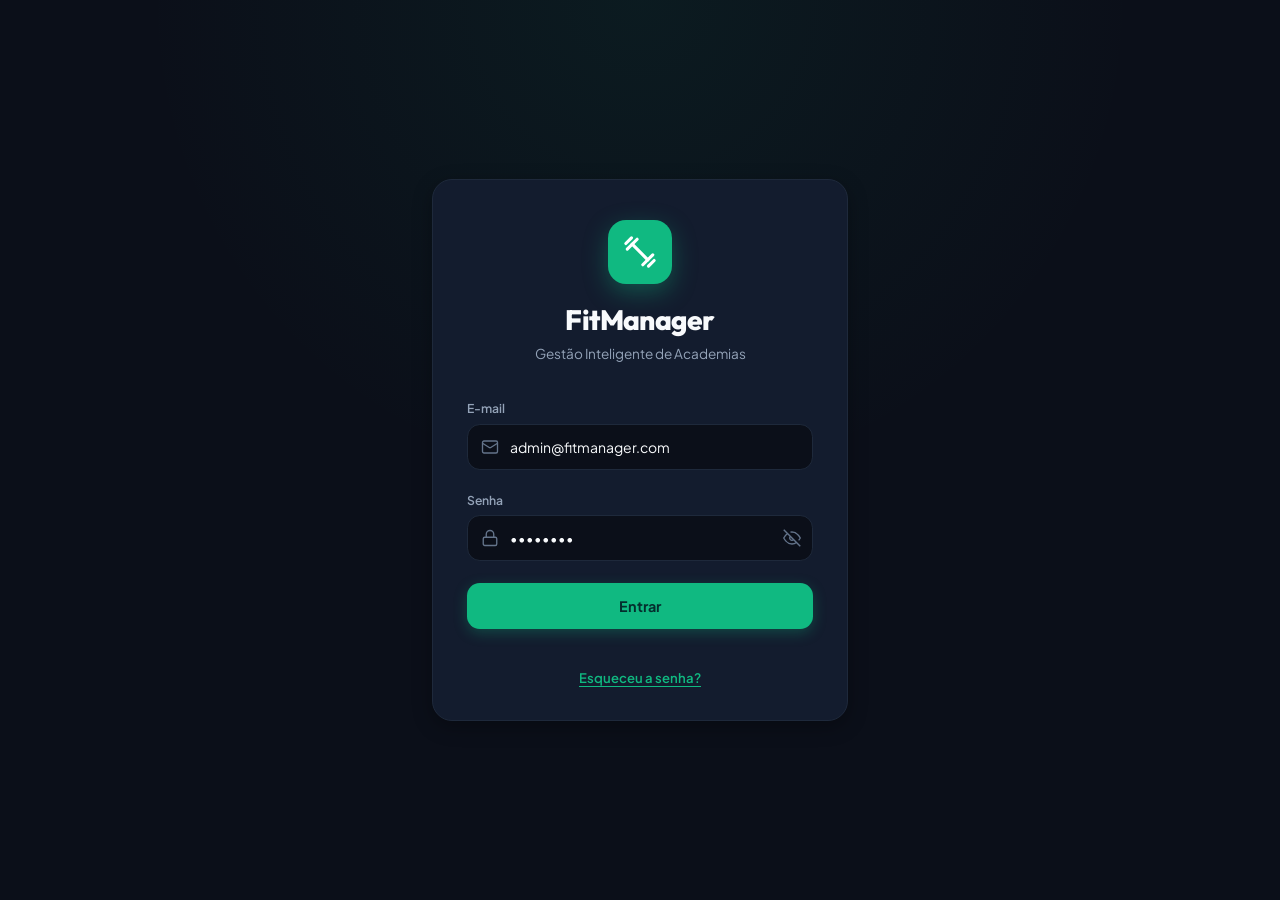
==== commit 1bf1b979: "FixUi" ====
--- a/index.html
+++ b/index.html
@@ -5,9 +5,10 @@
   <meta name="viewport" content="width=device-width, initial-scale=1.0" />
   <title>FitManager — Gestão Inteligente de Academias | Matheus Duarte &amp; Miguel</title>
   <meta name="description" content="Sistema mobile-first e responsivo para gestão de academias: Alunos, Instrutores, Planos e Controle de Matrículas. Desenvolvido por Matheus Duarte e Miguel." />
+  <meta name="author" content="Matheus Duarte e Miguel" />
   <link rel="preconnect" href="https://fonts.googleapis.com" />
   <link rel="preconnect" href="https://fonts.gstatic.com" crossorigin />
-  <link href="https://fonts.googleapis.com/css2?family=Inter:wght@400;500;600;700;800&display=swap" rel="stylesheet" />
+  <link href="https://fonts.googleapis.com/css2?family=Outfit:wght@600;700;800&family=Plus+Jakarta+Sans:wght@400;500;600;700&display=swap" rel="stylesheet" />
   <link rel="stylesheet" href="style.css" />
 </head>
 <body>
@@ -219,6 +220,10 @@
             </span>
           </header>
           <output class="kpi-value" id="kpiActiveStudents">247</output>
+          <footer class="kpi-foot">
+            <span class="kpi-trend">+12% este mês</span>
+            <span class="kpi-bar"><i style="width: 82%"></i></span>
+          </footer>
         </article>
 
         <article class="kpi-card" data-goto="screen-instructors" role="button" tabindex="0" aria-label="Ver Instrutores">
@@ -232,6 +237,10 @@
             </span>
           </header>
           <output class="kpi-value" id="kpiInstructors">12</output>
+          <footer class="kpi-foot">
+            <span class="kpi-trend">3 turnos ativos</span>
+            <span class="kpi-bar"><i style="width: 90%"></i></span>
+          </footer>
         </article>
 
         <article class="kpi-card" data-goto="screen-enrollments" role="button" tabindex="0" aria-label="Ver Matrículas no Mês">
@@ -245,6 +254,10 @@
             </span>
           </header>
           <output class="kpi-value" id="kpiMonthlyEnrollments">38</output>
+          <footer class="kpi-foot">
+            <span class="kpi-trend">+8 na semana</span>
+            <span class="kpi-bar"><i style="width: 74%"></i></span>
+          </footer>
         </article>
 
         <article class="kpi-card" data-goto="screen-plans" role="button" tabindex="0" aria-label="Ver Receita Mensal e Planos">
@@ -258,6 +271,10 @@
             </span>
           </header>
           <output class="kpi-value kpi-currency" id="kpiMonthlyRevenue">R$ 42.890</output>
+          <footer class="kpi-foot">
+            <span class="kpi-trend">95% da meta</span>
+            <span class="kpi-bar"><i style="width: 95%"></i></span>
+          </footer>
         </article>
       </section>
 
@@ -328,9 +345,18 @@
       </label>
 
       <nav class="filter-pills" id="studentFilterPills" role="tablist" aria-label="Filtrar alunos por status">
-        <button type="button" class="filter-pill active" data-filter="all" role="tab" aria-selected="true">Todos</button>
-        <button type="button" class="filter-pill" data-filter="Ativo" role="tab" aria-selected="false">Ativos</button>
-        <button type="button" class="filter-pill" data-filter="Inativo" role="tab" aria-selected="false">Inativos</button>
+        <button type="button" class="filter-pill active" data-filter="all" role="tab" aria-selected="true">
+          <span>Todos</span>
+          <b class="pill-count" id="countFilterAll">8</b>
+        </button>
+        <button type="button" class="filter-pill" data-filter="Ativo" role="tab" aria-selected="false">
+          <span>Ativos</span>
+          <b class="pill-count" id="countFilterActive">6</b>
+        </button>
+        <button type="button" class="filter-pill" data-filter="Inativo" role="tab" aria-selected="false">
+          <span>Inativos</span>
+          <b class="pill-count" id="countFilterInactive">2</b>
+        </button>
       </nav>
 
       <section class="cards-stack" id="studentsListContainer" aria-label="Cards de Alunos"></section>
@@ -499,10 +525,22 @@
       </header>
 
       <nav class="filter-pills" id="enrollmentFilterPills" role="tablist" aria-label="Filtrar matrículas por status">
-        <button type="button" class="filter-pill active" data-filter="all" role="tab" aria-selected="true">Todas</button>
-        <button type="button" class="filter-pill" data-filter="Ativa" role="tab" aria-selected="false">Ativas</button>
-        <button type="button" class="filter-pill" data-filter="Pendente" role="tab" aria-selected="false">Pendentes</button>
-        <button type="button" class="filter-pill" data-filter="Cancelada" role="tab" aria-selected="false">Canceladas</button>
+        <button type="button" class="filter-pill active" data-filter="all" role="tab" aria-selected="true">
+          <span>Todas</span>
+          <b class="pill-count" id="countEnrAll">5</b>
+        </button>
+        <button type="button" class="filter-pill" data-filter="Ativa" role="tab" aria-selected="false">
+          <span>Ativas</span>
+          <b class="pill-count" id="countEnrActive">2</b>
+        </button>
+        <button type="button" class="filter-pill" data-filter="Pendente" role="tab" aria-selected="false">
+          <span>Pendentes</span>
+          <b class="pill-count" id="countEnrPending">2</b>
+        </button>
+        <button type="button" class="filter-pill" data-filter="Cancelada" role="tab" aria-selected="false">
+          <span>Canceladas</span>
+          <b class="pill-count" id="countEnrCanceled">1</b>
+        </button>
       </nav>
 
       <section class="cards-stack" id="enrollmentsListContainer" aria-label="Lista de Matrículas"></section>
@@ -656,7 +694,7 @@
         <rect x="14" y="14" width="7" height="7" rx="1"></rect>
         <rect x="3" y="14" width="7" height="7" rx="1"></rect>
       </svg>
-      <span>Mais</span>
+      <span>Instrutores</span>
     </button>
   </nav>
 
--- a/style.css
+++ b/style.css
@@ -1,18 +1,19 @@
 /* ==========================================================================
    FitManager — Gestão Inteligente de Academias
    Autores: Matheus Duarte & Miguel | UC14
+   Identidade Visual Fiel ao Figma (Dark Slate & Emerald #10b981)
    Arquitetura Mobile-First com Unidades Relativas (rem / em) e Semântica HTML5
-   Adaptação automática Mobile App <-> Desktop via Media Queries (F12 / Resize)
    ========================================================================== */
 
 :root,
 [data-theme="dark"] {
   --bg-screen: #0b0f19;
   --bg-surface: #131c2e;
-  --bg-surface-hover: #19253c;
+  --bg-surface-hover: #182338;
   --bg-input: #131c2e;
-  --bg-nav: #0f1626;
+  --bg-nav: rgba(15, 22, 38, 0.94);
   --border-subtle: #1e293b;
+  --border-strong: #283548;
   --border-focus: #10b981;
 
   --text-primary: #f8fafc;
@@ -32,12 +33,15 @@
   --danger-soft: rgba(239, 68, 68, 0.15);
   --danger-border: rgba(239, 68, 68, 0.35);
 
-  --shadow-card: 0 0.25rem 1.25rem rgba(0, 0, 0, 0.28);
+  --shadow-card: 0 0.35rem 1.25rem rgba(0, 0, 0, 0.3);
   --shadow-fab: 0 0.5rem 1.5rem rgba(16, 185, 129, 0.42);
   --radius-sm: 0.5rem;
-  --radius-md: 0.75rem;
-  --radius-lg: 1rem;
+  --radius-md: 0.8rem;
+  --radius-lg: 1.05rem;
   --radius-pill: 999rem;
+
+  --font-display: "Outfit", system-ui, -apple-system, sans-serif;
+  --font-sans: "Plus Jakarta Sans", system-ui, -apple-system, sans-serif;
 }
 
 [data-theme="light"] {
@@ -45,8 +49,9 @@
   --bg-surface: #ffffff;
   --bg-surface-hover: #f8fafc;
   --bg-input: #ffffff;
-  --bg-nav: #ffffff;
-  --border-subtle: #cbd5e1;
+  --bg-nav: rgba(255, 255, 255, 0.95);
+  --border-subtle: #e2e8f0;
+  --border-strong: #cbd5e1;
   --border-focus: #059669;
 
   --text-primary: #0f172a;
@@ -55,8 +60,8 @@
 
   --emerald: #10b981;
   --emerald-hover: #059669;
-  --emerald-soft: rgba(16, 185, 129, 0.14);
-  --emerald-border: rgba(16, 185, 129, 0.4);
+  --emerald-soft: rgba(16, 185, 129, 0.12);
+  --emerald-border: rgba(16, 185, 129, 0.38);
 
   --shadow-card: 0 0.25rem 0.875rem rgba(15, 23, 42, 0.06);
 }
@@ -72,7 +77,7 @@
 }
 
 html {
-  font-size: 100%; /* 1rem = 16px */
+  font-size: 100%;
   height: 100%;
 }
 
@@ -81,12 +86,17 @@
   height: 100dvh;
   display: flex;
   flex-direction: column;
-  font-family: "Inter", -apple-system, BlinkMacSystemFont, "Segoe UI", Roboto, sans-serif;
+  font-family: var(--font-sans);
   background-color: var(--bg-screen);
+  background-image: radial-gradient(circle at 50% 0%, rgba(16, 185, 129, 0.07), transparent 45%);
   color: var(--text-primary);
   line-height: 1.45;
   overflow: hidden;
   -webkit-font-smoothing: antialiased;
+}
+
+h1, h2, h3, .kpi-value, .login-title, .plan-price-val {
+  font-family: var(--font-display);
 }
 
 button,
@@ -118,7 +128,7 @@
 }
 
 .desktop-only-btn {
-  display: none;
+  display: none !important;
 }
 
 .app-main {
@@ -129,7 +139,6 @@
   flex-direction: column;
   position: relative;
   overflow: hidden;
-  background: var(--bg-screen);
 }
 
 .app-screen {
@@ -212,7 +221,7 @@
 }
 
 .login-title {
-  font-size: 1.65rem;
+  font-size: 1.75rem;
   font-weight: 800;
   letter-spacing: -0.02em;
   color: var(--text-primary);
@@ -237,7 +246,7 @@
 
 .link-forgot {
   font-size: 0.82rem;
-  font-weight: 500;
+  font-weight: 600;
   color: var(--emerald);
   text-decoration: underline;
   text-underline-offset: 0.25em;
@@ -258,6 +267,7 @@
   justify-content: space-between;
   gap: 0.75rem;
   margin-bottom: 1.125rem;
+  flex-shrink: 0;
 }
 
 .screen-header.with-back {
@@ -266,7 +276,7 @@
 }
 
 .screen-title {
-  font-size: 1.3rem;
+  font-size: 1.35rem;
   font-weight: 700;
   letter-spacing: -0.02em;
   color: var(--text-primary);
@@ -282,6 +292,7 @@
   display: flex;
   align-items: center;
   gap: 0.5rem;
+  flex-shrink: 0;
 }
 
 .btn-back,
@@ -331,6 +342,7 @@
   position: relative;
   display: block;
   margin-bottom: 0.875rem;
+  flex-shrink: 0;
 }
 
 .search-box .search-icon {
@@ -344,7 +356,7 @@
 
 .search-box input {
   width: 100%;
-  height: 2.75rem;
+  height: 2.8rem;
   padding: 0 0.875rem 0 2.625rem;
   border-radius: var(--radius-md);
   background: var(--bg-surface);
@@ -364,14 +376,17 @@
   box-shadow: 0 0 0 0.1875rem var(--emerald-soft);
 }
 
-/* Pílulas de Filtro (Abas) */
+/* Pílulas de Filtro (Abas) — Altura protegida em telas Mobile */
 .filter-pills {
   display: flex;
   align-items: center;
   gap: 0.5rem;
   overflow-x: auto;
+  overflow-y: hidden;
   padding-bottom: 0.25rem;
   margin-bottom: 1rem;
+  min-height: 2.45rem;
+  flex-shrink: 0;
   scrollbar-width: none;
 }
 
@@ -380,9 +395,16 @@
 }
 
 .filter-pill {
+  display: inline-flex;
+  align-items: center;
+  justify-content: center;
+  gap: 0.4rem;
+  flex-shrink: 0;
+  min-height: 2.05rem;
   padding: 0.4rem 0.9rem;
   border-radius: var(--radius-pill);
-  font-size: 0.76rem;
+  font-size: 0.77rem;
+  line-height: 1.2;
   font-weight: 600;
   background: var(--bg-surface);
   border: 1px solid var(--border-subtle);
@@ -393,7 +415,7 @@
 
 .filter-pill:hover {
   color: var(--text-primary);
-  border-color: var(--text-muted);
+  border-color: var(--emerald-border);
 }
 
 .filter-pill.active {
@@ -403,6 +425,25 @@
   font-weight: 700;
 }
 
+.pill-count {
+  display: inline-flex;
+  align-items: center;
+  justify-content: center;
+  min-width: 1.25rem;
+  height: 1.15rem;
+  padding: 0 0.32rem;
+  border-radius: var(--radius-pill);
+  font-size: 0.67rem;
+  font-weight: 700;
+  background: rgba(255, 255, 255, 0.07);
+  color: inherit;
+}
+
+.filter-pill.active .pill-count {
+  background: rgba(4, 47, 46, 0.18);
+  color: #042f2e;
+}
+
 /* ==========================================================================
    4. DASHBOARD: KPIs E ATALHOS RÁPIDOS
    ========================================================================== */
@@ -412,17 +453,18 @@
   grid-template-columns: repeat(2, 1fr);
   gap: 0.75rem;
   margin-bottom: 1.125rem;
+  flex-shrink: 0;
 }
 
 .kpi-card {
   background: var(--bg-surface);
   border: 1px solid var(--border-subtle);
   border-radius: var(--radius-md);
-  padding: 0.875rem;
+  padding: 0.9rem;
   display: flex;
   flex-direction: column;
   justify-content: space-between;
-  gap: 0.625rem;
+  gap: 0.45rem;
   cursor: pointer;
   transition: transform 0.18s ease, border-color 0.18s ease, box-shadow 0.18s ease;
 }
@@ -447,8 +489,8 @@
 }
 
 .kpi-icon-badge {
-  width: 1.75rem;
-  height: 1.75rem;
+  width: 1.8rem;
+  height: 1.8rem;
   border-radius: 0.5rem;
   background: var(--emerald-soft);
   color: var(--emerald);
@@ -459,23 +501,61 @@
 }
 
 .kpi-value {
-  font-size: 1.4rem;
+  font-size: 1.45rem;
   font-weight: 800;
   letter-spacing: -0.02em;
   color: var(--text-primary);
+  line-height: 1.15;
 }
 
 .kpi-value.kpi-currency {
-  font-size: 1.15rem;
+  font-size: 1.2rem;
+}
+
+.kpi-foot {
+  display: flex;
+  flex-direction: column;
+  gap: 0.3rem;
+  margin-top: 0.1rem;
+}
+
+.kpi-trend {
+  font-size: 0.68rem;
+  font-weight: 600;
+  color: var(--emerald);
+}
+
+.kpi-bar {
+  width: 100%;
+  height: 0.22rem;
+  border-radius: var(--radius-pill);
+  background: rgba(255, 255, 255, 0.06);
+  overflow: hidden;
+  display: block;
+}
+
+[data-theme="light"] .kpi-bar {
+  background: #e2e8f0;
+}
+
+.kpi-bar i {
+  display: block;
+  height: 100%;
+  border-radius: var(--radius-pill);
+  background: var(--emerald);
 }
 
 /* Atalhos Rápidos */
 .quick-shortcuts-row {
   display: flex;
+  align-items: center;
   gap: 0.5rem;
   overflow-x: auto;
+  overflow-y: hidden;
   margin-bottom: 1.25rem;
   padding-bottom: 0.125rem;
+  min-height: 2.35rem;
+  flex-shrink: 0;
   scrollbar-width: none;
 }
 
@@ -487,7 +567,7 @@
   display: inline-flex;
   align-items: center;
   gap: 0.375rem;
-  padding: 0.5rem 0.825rem;
+  padding: 0.5rem 0.85rem;
   border-radius: var(--radius-md);
   background: var(--emerald-soft);
   border: 1px solid var(--emerald-border);
@@ -495,6 +575,7 @@
   font-size: 0.76rem;
   font-weight: 600;
   white-space: nowrap;
+  flex-shrink: 0;
   transition: all 0.18s ease;
 }
 
@@ -508,10 +589,11 @@
   align-items: center;
   justify-content: space-between;
   margin-bottom: 0.75rem;
+  flex-shrink: 0;
 }
 
 .section-heading {
-  font-size: 0.96rem;
+  font-size: 0.98rem;
   font-weight: 700;
   color: var(--text-primary);
 }
@@ -540,36 +622,40 @@
   background: var(--bg-surface);
   border: 1px solid var(--border-subtle);
   border-radius: var(--radius-md);
-  padding: 0.875rem;
-  transition: transform 0.16s ease, border-color 0.16s ease, background-color 0.16s ease;
+  padding: 0.9rem;
+  transition: transform 0.16s ease, border-color 0.16s ease, background-color 0.16s ease, box-shadow 0.16s ease;
   cursor: pointer;
   position: relative;
 }
 
 .item-card:hover {
+  transform: translateY(-0.08rem);
   border-color: var(--emerald-border);
   background: var(--bg-surface-hover);
+  box-shadow: var(--shadow-card);
 }
 
 .card-row-main {
   display: flex;
   align-items: center;
-  gap: 0.75rem;
+  gap: 0.8rem;
 }
 
 .avatar-circle {
-  width: 2.625rem;
-  height: 2.625rem;
+  width: 2.7rem;
+  height: 2.7rem;
   border-radius: 50%;
   background: var(--emerald-soft);
   border: 1px solid var(--emerald-border);
   color: var(--emerald);
-  font-size: 0.82rem;
+  font-family: var(--font-display);
+  font-size: 0.84rem;
   font-weight: 700;
   display: inline-flex;
   align-items: center;
   justify-content: center;
   flex-shrink: 0;
+  position: relative;
 }
 
 .avatar-circle.muted {
@@ -584,7 +670,7 @@
 }
 
 .card-title {
-  font-size: 0.92rem;
+  font-size: 0.94rem;
   font-weight: 700;
   color: var(--text-primary);
   white-space: nowrap;
@@ -595,13 +681,13 @@
 .card-sub {
   font-size: 0.76rem;
   color: var(--text-secondary);
-  margin-top: 0.125rem;
+  margin-top: 0.15rem;
 }
 
 .card-meta {
   font-size: 0.72rem;
   color: var(--text-muted);
-  margin-top: 0.25rem;
+  margin-top: 0.28rem;
   display: flex;
   align-items: center;
   gap: 0.375rem;
@@ -609,7 +695,7 @@
 
 /* Status Badges */
 .status-badge {
-  padding: 0.25rem 0.625rem;
+  padding: 0.25rem 0.65rem;
   border-radius: var(--radius-pill);
   font-size: 0.68rem;
   font-weight: 700;
@@ -643,12 +729,12 @@
   display: flex;
   align-items: center;
   gap: 0.5rem;
-  margin-top: 0.375rem;
+  margin-top: 0.4rem;
   flex-wrap: wrap;
 }
 
 .specialty-badge {
-  padding: 0.125rem 0.5625rem;
+  padding: 0.15rem 0.58rem;
   border-radius: 0.375rem;
   font-size: 0.68rem;
   font-weight: 600;
@@ -664,9 +750,9 @@
 /* Cards de Planos (screen-plans) */
 .plan-card {
   display: flex;
-  align-items: center;
-  justify-content: space-between;
-  padding: 1rem 1rem 1rem 1.125rem;
+  flex-direction: column;
+  gap: 0.7rem;
+  padding: 1rem 1rem 1rem 1.15rem;
   position: relative;
   overflow: hidden;
 }
@@ -685,12 +771,20 @@
   background: var(--amber);
 }
 
+.plan-card-top {
+  display: flex;
+  align-items: center;
+  justify-content: space-between;
+  gap: 0.75rem;
+}
+
 .plan-price-col {
   text-align: right;
+  flex-shrink: 0;
 }
 
 .plan-price-val {
-  font-size: 1.05rem;
+  font-size: 1.15rem;
   font-weight: 800;
   color: var(--emerald);
   display: block;
@@ -699,10 +793,32 @@
 .plan-students-count {
   font-size: 0.72rem;
   color: var(--text-secondary);
-  margin-top: 0.25rem;
+  margin-top: 0.2rem;
   display: inline-flex;
   align-items: center;
   gap: 0.25rem;
+}
+
+.plan-perks-row {
+  display: flex;
+  align-items: center;
+  gap: 0.375rem;
+  flex-wrap: wrap;
+  padding-top: 0.55rem;
+  border-top: 1px solid var(--border-subtle);
+}
+
+.plan-perk-tag {
+  font-size: 0.67rem;
+  font-weight: 500;
+  padding: 0.12rem 0.48rem;
+  border-radius: 0.35rem;
+  background: rgba(255, 255, 255, 0.04);
+  color: var(--text-secondary);
+}
+
+[data-theme="light"] .plan-perk-tag {
+  background: #f1f5f9;
 }
 
 /* Cards de Matrículas (screen-enrollments) */
@@ -740,6 +856,35 @@
 
 .date-col.right {
   text-align: right;
+}
+
+.contract-progress-track {
+  width: 100%;
+  height: 0.22rem;
+  border-radius: var(--radius-pill);
+  background: rgba(255, 255, 255, 0.06);
+  margin-top: 0.5rem;
+  overflow: hidden;
+  display: block;
+}
+
+[data-theme="light"] .contract-progress-track {
+  background: #e2e8f0;
+}
+
+.contract-progress-fill {
+  display: block;
+  height: 100%;
+  border-radius: var(--radius-pill);
+  background: var(--emerald);
+}
+
+.contract-progress-fill.amber {
+  background: var(--amber);
+}
+
+.contract-progress-fill.danger {
+  background: var(--danger);
 }
 
 .btn-card-action {
@@ -945,7 +1090,8 @@
 }
 
 .estimated-price {
-  font-size: 1rem;
+  font-family: var(--font-display);
+  font-size: 1.05rem;
   font-weight: 800;
   color: var(--emerald);
 }
@@ -1062,6 +1208,7 @@
   right: 0;
   height: 4rem;
   background: var(--bg-nav);
+  backdrop-filter: blur(0.75rem);
   border-top: 1px solid var(--border-subtle);
   display: grid;
   grid-template-columns: repeat(5, 1fr);
@@ -1310,8 +1457,6 @@
 
 /* ==========================================================================
    9. ADAPTAÇÃO AUTOMÁTICA PARA DESKTOP (>= 48rem / 768px)
-   Ao abrir no PC ou redimensionar no F12 acima de 768px, vira sistema Desktop;
-   abaixo de 768px ou no celular, vira App Mobile automaticamente!
    ========================================================================== */
 
 @media (min-width: 48rem) {
@@ -1319,13 +1464,12 @@
     flex-direction: row;
   }
 
-  /* Oculta a barra inferior mobile e exibe a Sidebar lateral no Desktop */
   .bottom-nav {
     display: none !important;
   }
 
   .desktop-only-btn {
-    display: inline-flex;
+    display: inline-flex !important;
   }
 
   .desktop-sidebar:not(.hidden) {
@@ -1473,7 +1617,6 @@
     text-overflow: ellipsis;
   }
 
-  /* Expansão das Telas Internas para Desktop */
   .app-screen {
     padding: 2rem 2.75rem 4rem;
     max-width: 74rem;
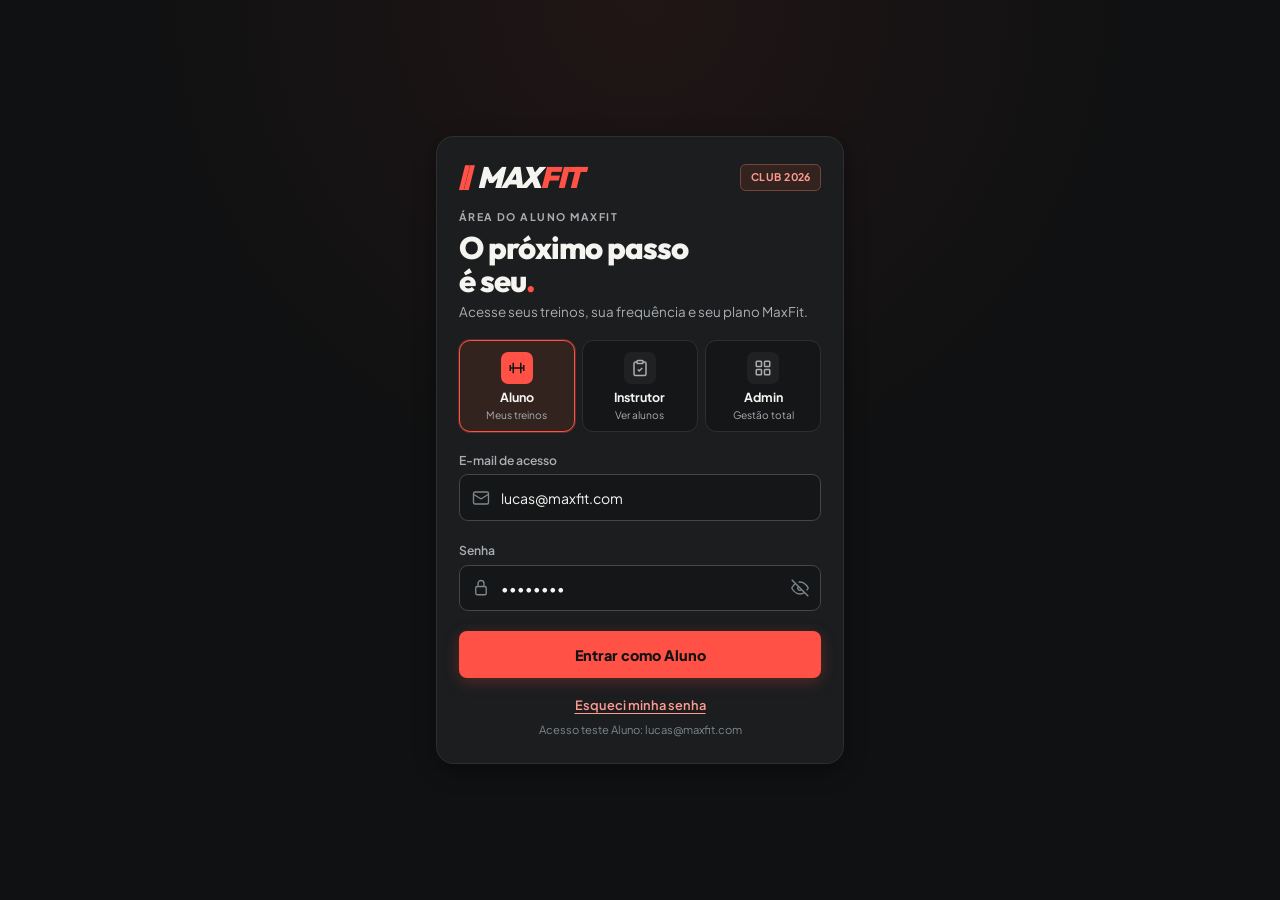
==== commit 8ee2b560: "RefactorApp" ====
--- a/index.html
+++ b/index.html
@@ -3,43 +3,39 @@
 <head>
   <meta charset="UTF-8" />
   <meta name="viewport" content="width=device-width, initial-scale=1.0" />
-  <title>FitManager — Gestão Inteligente de Academias | Matheus Duarte &amp; Miguel</title>
-  <meta name="description" content="Sistema mobile-first e responsivo para gestão de academias: Alunos, Instrutores, Planos e Controle de Matrículas. Desenvolvido por Matheus Duarte e Miguel." />
+  <meta name="theme-color" content="#101112" />
+  <title>MaxFit — Área do Aluno, Instrutor &amp; Admin | Matheus Duarte &amp; Miguel</title>
+  <meta name="description" content="Plataforma integrada MaxFit: Área do Aluno para treinos, Área do Instrutor para acompanhamento de alunos e treinos, e Painel Admin para gestão da academia." />
   <meta name="author" content="Matheus Duarte e Miguel" />
+  <link rel="icon" href="data:image/svg+xml,%3Csvg xmlns='http://www.w3.org/2000/svg' viewBox='0 0 32 32'%3E%3Crect width='32' height='32' rx='6' fill='%23101112'/%3E%3Ctext x='4' y='23' font-family='Arial,sans-serif' font-weight='900' font-style='italic' font-size='18' fill='%23ff5145'%3E//M%3C/text%3E%3C/svg%3E" />
   <link rel="preconnect" href="https://fonts.googleapis.com" />
   <link rel="preconnect" href="https://fonts.gstatic.com" crossorigin />
-  <link href="https://fonts.googleapis.com/css2?family=Outfit:wght@600;700;800&family=Plus+Jakarta+Sans:wght@400;500;600;700&display=swap" rel="stylesheet" />
+  <link href="https://fonts.googleapis.com/css2?family=Outfit:ital,wght@0,600;0,700;0,800;0,900;1,800;1,900&family=Plus+Jakarta+Sans:wght@400;500;600;700;800&display=swap" rel="stylesheet" />
   <link rel="stylesheet" href="style.css" />
 </head>
-<body>
-  <!-- Navegação Lateral (Visível automaticamente em telas Desktop via Media Query) -->
-  <aside class="desktop-sidebar hidden" id="desktopSidebar" aria-label="Menu Lateral Desktop">
+<body data-role="guest">
+  <a href="#appMain" class="skip-link">Pular para o conteúdo</a>
+
+  <!-- =========================================================
+       SIDEBAR DESKTOP 01: PAINEL DO ADMIN (GESTÃO COMPLETA)
+       ========================================================= -->
+  <aside class="desktop-sidebar hidden" id="desktopSidebar" aria-label="Menu Lateral Admin MaxFit">
     <header class="sidebar-header">
-      <span class="logo-icon-box" aria-hidden="true">
-        <svg viewBox="0 0 24 24" width="24" height="24" fill="none" stroke="currentColor" stroke-width="2.2" stroke-linecap="round" stroke-linejoin="round">
-          <path d="M6.5 6.5 17.5 17.5"></path>
-          <path d="M3 10l7-7"></path>
-          <path d="M14 21l7-7"></path>
-          <path d="m2 6 4-4"></path>
-          <path d="m18 22 4-4"></path>
-        </svg>
-      </span>
-      <hgroup class="sidebar-brand-text">
-        <h2>FitManager</h2>
-        <p>Gestão de Academias</p>
-      </hgroup>
+      <button type="button" class="logo" data-nav="screen-dashboard" aria-label="MaxFit Painel Admin">
+        <span class="brand-mark" aria-hidden="true">//</span>MAX<span class="red">FIT</span>
+      </button>
+      <p class="workspace-label">PAINEL DO ADMINISTRADOR</p>
     </header>
 
-    <nav class="sidebar-nav" aria-label="Navegação Principal">
+    <nav class="sidebar-nav" aria-label="Navegação Administrativa">
       <button type="button" class="sidebar-link active" data-nav="screen-dashboard">
-        <svg viewBox="0 0 24 24" width="20" height="20" fill="none" stroke="currentColor" stroke-width="2">
-          <path d="M3 9l9-7 9 7v11a2 2 0 0 1-2 2H5a2 2 0 0 1-2-2z"></path>
-          <polyline points="9 22 9 12 15 12 15 22"></polyline>
+        <svg viewBox="0 0 24 24" width="20" height="20" fill="none" stroke="currentColor" stroke-width="1.8" aria-hidden="true">
+          <path d="m3 10 9-7 9 7v10h-6v-7H9v7H3z"></path>
         </svg>
         <span>Dashboard</span>
       </button>
       <button type="button" class="sidebar-link" data-nav="screen-students">
-        <svg viewBox="0 0 24 24" width="20" height="20" fill="none" stroke="currentColor" stroke-width="2">
+        <svg viewBox="0 0 24 24" width="20" height="20" fill="none" stroke="currentColor" stroke-width="1.8" aria-hidden="true">
           <path d="M17 21v-2a4 4 0 0 0-4-4H5a4 4 0 0 0-4 4v2"></path>
           <circle cx="9" cy="7" r="4"></circle>
           <path d="M23 21v-2a4 4 0 0 0-3-3.87"></path>
@@ -49,22 +45,22 @@
         <output class="sidebar-counter" id="sideCountStudents">247</output>
       </button>
       <button type="button" class="sidebar-link" data-nav="screen-instructors">
-        <svg viewBox="0 0 24 24" width="20" height="20" fill="none" stroke="currentColor" stroke-width="2">
-          <circle cx="12" cy="8" r="6"></circle>
-          <path d="M15.477 12.89 17 22l-5-3-5 3 1.523-9.11"></path>
+        <svg viewBox="0 0 24 24" width="20" height="20" fill="none" stroke="currentColor" stroke-width="1.8" aria-hidden="true">
+          <path d="M7 5v14M3 8v8M17 5v14M21 8v8M3 12h18"></path>
         </svg>
         <span>Instrutores</span>
         <output class="sidebar-counter" id="sideCountInstructors">12</output>
       </button>
       <button type="button" class="sidebar-link" data-nav="screen-plans">
-        <svg viewBox="0 0 24 24" width="20" height="20" fill="none" stroke="currentColor" stroke-width="2">
-          <polygon points="12 2 15.09 8.26 22 9.27 17 14.14 18.18 21.02 12 17.77 5.82 21.02 7 14.14 2 9.27 8.91 8.26 12 2"></polygon>
+        <svg viewBox="0 0 24 24" width="20" height="20" fill="none" stroke="currentColor" stroke-width="1.8" aria-hidden="true">
+          <rect x="2" y="5" width="20" height="14" rx="3"></rect>
+          <path d="M2 10h20M6 15h4"></path>
         </svg>
         <span>Planos</span>
         <output class="sidebar-counter" id="sideCountPlans">4</output>
       </button>
       <button type="button" class="sidebar-link" data-nav="screen-enrollments">
-        <svg viewBox="0 0 24 24" width="20" height="20" fill="none" stroke="currentColor" stroke-width="2">
+        <svg viewBox="0 0 24 24" width="20" height="20" fill="none" stroke="currentColor" stroke-width="1.8" aria-hidden="true">
           <path d="M16 4h2a2 2 0 0 1 2 2v14a2 2 0 0 1-2 2H6a2 2 0 0 1-2-2V6a2 2 0 0 1 2-2h2"></path>
           <rect x="8" y="2" width="8" height="4" rx="1" ry="1"></rect>
           <path d="M9 14l2 2 4-4"></path>
@@ -81,50 +77,250 @@
     </section>
 
     <footer class="sidebar-footer">
-      <span class="avatar-circle" aria-hidden="true">AD</span>
-      <hgroup class="admin-info-mini">
-        <strong>Admin FitManager</strong>
-        <p>Matheus Duarte &amp; Miguel</p>
-      </hgroup>
-      <button type="button" class="btn-icon" id="btnToggleThemeDesktop" title="Alternar tema Escuro / Claro" aria-label="Alternar tema">
-        <svg viewBox="0 0 24 24" width="18" height="18" fill="none" stroke="currentColor" stroke-width="2">
-          <path d="M21 12.79A9 9 0 1 1 11.21 3 7 7 0 0 0 21 12.79z"></path>
-        </svg>
-      </button>
-      <button type="button" class="btn-icon danger-hover" id="btnLogoutDesktop" title="Sair para Tela de Login" aria-label="Sair">
-        <svg viewBox="0 0 24 24" width="18" height="18" fill="none" stroke="currentColor" stroke-width="2">
-          <path d="M9 21H5a2 2 0 0 1-2-2V5a2 2 0 0 1 2-2h4"></path>
-          <polyline points="16 17 21 12 16 7"></polyline>
-          <line x1="21" y1="12" x2="9" y2="12"></line>
-        </svg>
-      </button>
+      <section class="sidebar-user-row" aria-label="Administrador Conectado">
+        <span class="avatar-circle" aria-hidden="true">AD</span>
+        <hgroup class="admin-info-mini">
+          <strong>Admin MaxFit</strong>
+          <p>Matheus Duarte &amp; Miguel</p>
+        </hgroup>
+        <button type="button" class="btn-icon" id="btnToggleThemeDesktop" title="Alternar tema Escuro / Claro" aria-label="Alternar tema">
+          <svg viewBox="0 0 24 24" width="18" height="18" fill="none" stroke="currentColor" stroke-width="2">
+            <path d="M21 12.79A9 9 0 1 1 11.21 3 7 7 0 0 0 21 12.79z"></path>
+          </svg>
+        </button>
+        <button type="button" class="btn-icon danger-hover" id="btnLogoutDesktop" title="Sair para Tela de Login" aria-label="Sair">
+          <svg viewBox="0 0 24 24" width="18" height="18" fill="none" stroke="currentColor" stroke-width="2">
+            <path d="M9 3H3v18h6m6-14 5 5-5 5m-6-5h11"></path>
+          </svg>
+        </button>
+      </section>
+      <p class="sidebar-edition">MAXFIT CLUB <span>2026</span></p>
     </footer>
   </aside>
 
-  <!-- Área Principal da Aplicação -->
-  <main class="app-main" id="appMain">
+  <!-- =========================================================
+       SIDEBAR DESKTOP 02: ÁREA DO INSTRUTOR (ALUNOS & TREINOS)
+       ========================================================= -->
+  <aside class="desktop-sidebar hidden" id="instructorSidebar" aria-label="Menu Lateral do Instrutor">
+    <header class="sidebar-header">
+      <button type="button" class="logo" data-inst-nav="screen-instructor-students" aria-label="MaxFit Área do Instrutor">
+        <span class="brand-mark" aria-hidden="true">//</span>MAX<span class="red">FIT</span>
+      </button>
+      <p class="workspace-label">ÁREA DO INSTRUTOR</p>
+    </header>
+
+    <nav class="sidebar-nav" aria-label="Navegação do Instrutor">
+      <button type="button" class="sidebar-link active" data-inst-nav="screen-instructor-students">
+        <svg viewBox="0 0 24 24" width="20" height="20" fill="none" stroke="currentColor" stroke-width="1.8" aria-hidden="true">
+          <path d="M17 21v-2a4 4 0 0 0-4-4H5a4 4 0 0 0-4 4v2"></path>
+          <circle cx="9" cy="7" r="4"></circle>
+          <path d="M23 21v-2a4 4 0 0 0-3-3.87"></path>
+          <path d="M16 3.13a4 4 0 0 1 0 7.75"></path>
+        </svg>
+        <span>Alunos Atuais</span>
+        <output class="sidebar-counter" id="instSideCountStudents">8</output>
+      </button>
+      <button type="button" class="sidebar-link" data-inst-nav="screen-instructor-workout">
+        <svg viewBox="0 0 24 24" width="20" height="20" fill="none" stroke="currentColor" stroke-width="1.8" aria-hidden="true">
+          <path d="M7 5v14M3 8v8M17 5v14M21 8v8M3 12h18"></path>
+        </svg>
+        <span>Treino do Aluno</span>
+      </button>
+    </nav>
+
+    <footer class="sidebar-footer">
+      <section class="sidebar-user-row" aria-label="Instrutor Conectado">
+        <span class="avatar-circle" aria-hidden="true">RM</span>
+        <hgroup class="admin-info-mini">
+          <strong>Prof. Rafael Martins</strong>
+          <p>CREF 045890-G/SP</p>
+        </hgroup>
+        <button type="button" class="btn-icon" id="btnToggleThemeInstructor" title="Alternar tema Escuro / Claro" aria-label="Alternar tema">
+          <svg viewBox="0 0 24 24" width="18" height="18" fill="none" stroke="currentColor" stroke-width="2">
+            <path d="M21 12.79A9 9 0 1 1 11.21 3 7 7 0 0 0 21 12.79z"></path>
+          </svg>
+        </button>
+        <button type="button" class="btn-icon danger-hover" id="btnLogoutInstructorSidebar" title="Sair para Tela de Login" aria-label="Sair">
+          <svg viewBox="0 0 24 24" width="18" height="18" fill="none" stroke="currentColor" stroke-width="2">
+            <path d="M9 3H3v18h6m6-14 5 5-5 5m-6-5h11"></path>
+          </svg>
+        </button>
+      </section>
+      <p class="sidebar-edition">MAXFIT CLUB <span>2026</span></p>
+    </footer>
+  </aside>
+
+  <!-- =========================================================
+       SIDEBAR DESKTOP 03: ÁREA DO ALUNO (MAXFIT TREINOS)
+       ========================================================= -->
+  <aside class="desktop-sidebar student-sidebar hidden" id="studentSidebar" aria-label="Menu Lateral Área do Aluno">
+    <header class="sidebar-header">
+      <button type="button" class="logo" data-student-nav="screen-student-home" aria-label="MaxFit início">
+        <span class="brand-mark" aria-hidden="true">//</span>MAX<span class="red">FIT</span>
+      </button>
+      <p class="workspace-label">ÁREA DO ALUNO</p>
+    </header>
+
+    <nav class="sidebar-nav" aria-label="Navegação do Aluno">
+      <button type="button" class="sidebar-link active" data-student-nav="screen-student-home">
+        <svg viewBox="0 0 24 24" width="20" height="20" fill="none" stroke="currentColor" stroke-width="1.8" aria-hidden="true">
+          <path d="m3 10 9-7 9 7v10h-6v-7H9v7H3z"></path>
+        </svg>
+        <span>Início</span>
+      </button>
+      <button type="button" class="sidebar-link" data-student-nav="screen-student-workouts">
+        <svg viewBox="0 0 24 24" width="20" height="20" fill="none" stroke="currentColor" stroke-width="1.8" aria-hidden="true">
+          <path d="M7 5v14M3 8v8M17 5v14M21 8v8M3 12h18"></path>
+        </svg>
+        <span>Treinos</span>
+      </button>
+      <button type="button" class="sidebar-link" data-student-nav="screen-student-plan">
+        <svg viewBox="0 0 24 24" width="20" height="20" fill="none" stroke="currentColor" stroke-width="1.8" aria-hidden="true">
+          <rect x="2" y="5" width="20" height="14" rx="3"></rect>
+          <path d="M2 10h20M6 15h4"></path>
+        </svg>
+        <span>Meu plano</span>
+      </button>
+      <button type="button" class="sidebar-link" data-student-nav="screen-student-profile">
+        <svg viewBox="0 0 24 24" width="20" height="20" fill="none" stroke="currentColor" stroke-width="1.8" aria-hidden="true">
+          <circle cx="12" cy="8" r="4"></circle>
+          <path d="M4 21v-2a8 8 0 0 1 16 0v2"></path>
+        </svg>
+        <span>Perfil</span>
+      </button>
+    </nav>
+
+    <footer class="sidebar-bottom-student">
+      <section class="coach-mini" aria-label="Instrutor Responsável">
+        <span class="avatar-circle" id="studentSideCoachAvatar">RM</span>
+        <hgroup>
+          <strong id="studentSideCoachName">Rafael Martins</strong>
+          <small>Seu instrutor</small>
+        </hgroup>
+      </section>
+      <button type="button" class="help-link" data-student-nav="screen-student-help">
+        <svg viewBox="0 0 24 24" width="18" height="18" fill="none" stroke="currentColor" stroke-width="1.8" aria-hidden="true">
+          <circle cx="12" cy="12" r="9"></circle>
+          <path d="M9 9a3 3 0 0 1 6 0c0 2-3 2-3 4m0 3h.01"></path>
+        </svg>
+        <span>Precisa de ajuda?</span>
+      </button>
+      <button type="button" class="help-link" id="btnLogoutStudentSidebar">
+        <svg viewBox="0 0 24 24" width="18" height="18" fill="none" stroke="currentColor" stroke-width="1.8" aria-hidden="true">
+          <path d="M9 3H3v18h6m6-14 5 5-5 5m-6-5h11"></path>
+        </svg>
+        <span>Sair</span>
+      </button>
+      <p class="sidebar-edition">MAXFIT CLUB <span>2026</span></p>
+    </footer>
+  </aside>
+
+  <!-- =========================================================
+       ÁREA PRINCIPAL DA APLICAÇÃO (<main>)
+       ========================================================= -->
+  <main class="app-main" id="appMain" tabindex="-1">
+    <!-- Topbar exclusiva da Área do Aluno (Fiel ao MaxFit) -->
+    <header class="student-topbar hidden" id="studentTopbar">
+      <button type="button" class="logo mobile-logo" data-student-nav="screen-student-home" aria-label="MaxFit início">
+        <span class="brand-mark" aria-hidden="true">//</span>MAX<span class="red">FIT</span>
+      </button>
+      <p class="desktop-caption">
+        <span class="tiny-red-line" aria-hidden="true"></span> SEU ESPAÇO. SEU RITMO.
+      </p>
+      <nav class="topbar-end" aria-label="Ações do Aluno">
+        <span class="demo-label" id="studentTopbarBadge">ÁREA DO ALUNO</span>
+        <button type="button" class="btn-icon" id="btnToggleThemeStudent" title="Alternar tema Escuro / Claro" aria-label="Alternar tema">
+          <svg viewBox="0 0 24 24" width="17" height="17" fill="none" stroke="currentColor" stroke-width="2">
+            <path d="M21 12.79A9 9 0 1 1 11.21 3 7 7 0 0 0 21 12.79z"></path>
+          </svg>
+        </button>
+        <button type="button" class="avatar-circle account-avatar" id="studentTopbarAvatar" data-student-nav="screen-student-profile" aria-label="Perfil de Lucas Martins">LM</button>
+      </nav>
+    </header>
+
     <!-- =========================================================
-         TELA 01: LOGIN (screen-login)
+         TELA 01: LOGIN UNIFICADO MAXFIT COM 3 PERFIS (screen-login)
+         Opções: 1. Aluno | 2. Instrutor | 3. Admin
          ========================================================= -->
-    <section class="app-screen active" id="screen-login" aria-label="Tela de Login">
-      <article class="login-card">
+    <section class="app-screen active" id="screen-login" aria-label="Tela de Acesso MaxFit">
+      <article class="login-card panel">
         <header class="login-brand">
-          <span class="logo-icon-box large" aria-hidden="true">
-            <svg viewBox="0 0 24 24" width="34" height="34" fill="none" stroke="currentColor" stroke-width="2.2" stroke-linecap="round" stroke-linejoin="round">
-              <path d="M6.5 6.5 17.5 17.5"></path>
-              <path d="M3 10l7-7"></path>
-              <path d="M14 21l7-7"></path>
-              <path d="m2 6 4-4"></path>
-              <path d="m18 22 4-4"></path>
-            </svg>
-          </span>
-          <h1 class="login-title">FitManager</h1>
-          <p class="login-subtitle">Gestão Inteligente de Academias</p>
+          <section class="login-brand-top" aria-label="Marca MaxFit">
+            <span class="logo login-logo">
+              <span class="brand-mark" aria-hidden="true">//</span>MAX<span class="red">FIT</span>
+            </span>
+            <span class="pill red-pill">CLUB 2026</span>
+          </section>
+          <p class="eyebrow" id="loginEyebrow">ÁREA DO ALUNO MAXFIT</p>
+          <h1 class="login-title" id="loginHeroTitle">O próximo passo<br />é seu<span class="red">.</span></h1>
+          <p class="login-subtitle" id="loginHeroSubtitle">Acesse seus treinos, sua frequência e seu plano MaxFit.</p>
         </header>
+
+        <!-- Seletor de 3 Perfis: Aluno, Instrutor e Admin -->
+        <fieldset class="role-selector-fieldset" aria-label="Selecionar perfil de acesso">
+          <legend class="sr-only">Selecione seu perfil de acesso</legend>
+          <nav class="role-selector-grid" role="tablist" aria-label="Perfis de acesso">
+            <button
+              type="button"
+              class="role-tab active"
+              data-login-role="student"
+              id="tabRoleStudent"
+              role="tab"
+              aria-selected="true"
+            >
+              <span class="role-tab-icon" aria-hidden="true">
+                <svg viewBox="0 0 24 24" width="18" height="18" fill="none" stroke="currentColor" stroke-width="2">
+                  <path d="M7 5v14M3 8v8M17 5v14M21 8v8M3 12h18"></path>
+                </svg>
+              </span>
+              <strong class="role-tab-title">Aluno</strong>
+              <small class="role-tab-sub">Meus treinos</small>
+            </button>
+
+            <button
+              type="button"
+              class="role-tab"
+              data-login-role="instructor"
+              id="tabRoleInstructor"
+              role="tab"
+              aria-selected="false"
+            >
+              <span class="role-tab-icon" aria-hidden="true">
+                <svg viewBox="0 0 24 24" width="18" height="18" fill="none" stroke="currentColor" stroke-width="2">
+                  <path d="M16 4h2a2 2 0 0 1 2 2v14a2 2 0 0 1-2 2H6a2 2 0 0 1-2-2V6a2 2 0 0 1 2-2h2"></path>
+                  <rect x="8" y="2" width="8" height="4" rx="1" ry="1"></rect>
+                  <path d="M9 14l2 2 4-4"></path>
+                </svg>
+              </span>
+              <strong class="role-tab-title">Instrutor</strong>
+              <small class="role-tab-sub">Ver alunos</small>
+            </button>
+
+            <button
+              type="button"
+              class="role-tab"
+              data-login-role="admin"
+              id="tabRoleAdmin"
+              role="tab"
+              aria-selected="false"
+            >
+              <span class="role-tab-icon" aria-hidden="true">
+                <svg viewBox="0 0 24 24" width="18" height="18" fill="none" stroke="currentColor" stroke-width="2">
+                  <rect x="3" y="3" width="7" height="7" rx="1"></rect>
+                  <rect x="14" y="3" width="7" height="7" rx="1"></rect>
+                  <rect x="14" y="14" width="7" height="7" rx="1"></rect>
+                  <rect x="3" y="14" width="7" height="7" rx="1"></rect>
+                </svg>
+              </span>
+              <strong class="role-tab-title">Admin</strong>
+              <small class="role-tab-sub">Gestão total</small>
+            </button>
+          </nav>
+        </fieldset>
 
         <form class="login-form" id="loginForm" novalidate>
           <label class="field-label" for="loginEmail">
-            <span>E-mail</span>
+            <span>E-mail de acesso</span>
             <span class="input-affix">
               <svg class="affix-left" viewBox="0 0 24 24" width="18" height="18" fill="none" stroke="currentColor" stroke-width="1.8" aria-hidden="true">
                 <rect x="2" y="4" width="20" height="16" rx="2"></rect>
@@ -134,8 +330,8 @@
                 type="email"
                 id="loginEmail"
                 name="email"
-                value="admin@fitmanager.com"
-                placeholder="admin@fitmanager.com"
+                value="lucas@maxfit.com"
+                placeholder="lucas@maxfit.com"
                 required
                 autocomplete="email"
               />
@@ -147,8 +343,8 @@
             <span>Senha</span>
             <span class="input-affix">
               <svg class="affix-left" viewBox="0 0 24 24" width="18" height="18" fill="none" stroke="currentColor" stroke-width="1.8" aria-hidden="true">
-                <rect x="3" y="11" width="18" height="11" rx="2" ry="2"></rect>
-                <path d="M7 11V7a5 5 0 0 1 10 0v4"></path>
+                <rect x="5" y="10" width="14" height="11" rx="2"></rect>
+                <path d="M8 10V6a4 4 0 0 1 8 0v4"></path>
               </svg>
               <input
                 type="password"
@@ -173,23 +369,809 @@
             <small class="field-error" id="loginPasswordError"></small>
           </label>
 
-          <button type="submit" class="btn-primary btn-block" id="btnLoginSubmit">Entrar</button>
+          <button type="submit" class="btn-primary btn-block" id="btnLoginSubmit">
+            Entrar como Aluno
+          </button>
         </form>
 
         <footer class="login-footer">
-          <button type="button" class="link-forgot" id="btnForgotPassword">Esqueceu a senha?</button>
+          <button type="button" class="link-forgot" id="btnForgotPassword">Esqueci minha senha</button>
+          <p class="demo-note" id="loginDemoNote">Acesso teste Aluno: lucas@maxfit.com</p>
         </footer>
       </article>
     </section>
 
     <!-- =========================================================
-         TELA 02: DASHBOARD (screen-dashboard)
+         MÓDULO 01: TELAS DA ÁREA DO ALUNO (MAXFIT TREINOS)
          ========================================================= -->
-    <section class="app-screen" id="screen-dashboard" aria-label="Dashboard Principal">
+
+    <!-- ALUNO 01: INÍCIO (screen-student-home) -->
+    <section class="app-screen student-screen" id="screen-student-home" aria-labelledby="studentHomeTitle">
+      <header class="page-heading greeting">
+        <hgroup>
+          <p class="eyebrow">SEXTA-FEIRA, 06 DE NOVEMBRO</p>
+          <h1 id="studentHomeTitle">Vamos nessa, <span id="studentHomeFirstName">Lucas</span><span class="red">.</span></h1>
+          <p class="muted">Seu próximo passo começa aqui.</p>
+        </hgroup>
+        <span class="member-label">
+          <svg class="icon" viewBox="0 0 24 24" aria-hidden="true"><path d="m13 2-9 12h7l-1 8 10-13h-7z"></path></svg>
+          ALUNO MAXFIT
+        </span>
+      </header>
+
+      <section class="dashboard-grid" aria-label="Painel Principal do Aluno">
+        <article class="workout-feature animate-in">
+          <img src="assets/treino.jpg" alt="Aluno treinando com halteres na academia MaxFit" width="1800" height="1200" fetchpriority="high" />
+          <span class="hero-overlay" aria-hidden="true"></span>
+          <header class="hero-top">
+            <span class="hero-tag">TREINO DO DIA</span>
+            <span class="workout-letter">A</span>
+          </header>
+          <section class="hero-content" aria-label="Resumo do Treino A">
+            <p class="eyebrow">FOCO NA EVOLUÇÃO</p>
+            <h2>PEITO +<br />TRÍCEPS<span>.</span></h2>
+            <p class="hero-metadata">
+              <span>
+                <svg class="icon" viewBox="0 0 24 24" aria-hidden="true"><path d="M7 5v14M3 8v8M17 5v14M21 8v8M3 12h18"></path></svg>
+                3 exercícios
+              </span>
+              <span>
+                <svg class="icon" viewBox="0 0 24 24" aria-hidden="true"><circle cx="12" cy="12" r="9"></circle><path d="M12 7v5l3 2"></path></svg>
+                45–60 min
+              </span>
+            </p>
+            <button type="button" class="button" data-student-nav="screen-workout-a">Ver meu treino</button>
+          </section>
+          <span class="hero-vertical" aria-hidden="true">MAXFIT TRAINING / 01</span>
+        </article>
+
+        <article class="panel week-panel animate-in delay-1">
+          <header class="section-top">
+            <h2>Seu ritmo</h2>
+            <span class="subtle-label">ESTA SEMANA</span>
+          </header>
+          <section class="week-days" aria-label="Frequência nos dias da semana">
+            <span class="day done"><span>S</span><b><svg class="icon" viewBox="0 0 24 24" aria-hidden="true"><path d="m5 12 4 4L19 6"></path></svg></b></span>
+            <span class="day"><span>T</span><b>03</b></span>
+            <span class="day done"><span>Q</span><b><svg class="icon" viewBox="0 0 24 24" aria-hidden="true"><path d="m5 12 4 4L19 6"></path></svg></b></span>
+            <span class="day"><span>Q</span><b>05</b></span>
+            <span class="day today"><span>S</span><b>06</b></span>
+            <span class="day"><span>S</span><b>07</b></span>
+            <span class="day"><span>D</span><b>08</b></span>
+          </section>
+          <section class="week-summary" aria-label="Meta de treinos">
+            <output class="large-number" id="studentWeekCount">2<span>/ 3</span></output>
+            <hgroup>
+              <strong>treinos na semana</strong>
+              <p id="studentWeekSubtext">Falta um para sua meta.</p>
+            </hgroup>
+          </section>
+          <span class="meter" role="progressbar" aria-label="Meta semanal: 2 de 3 treinos" aria-valuenow="2" aria-valuemin="0" aria-valuemax="3">
+            <span id="studentWeekMeter" style="--fill:66.67%"></span>
+          </span>
+          <p class="panel-footnote">Uma semana de cada vez. Continue no seu ritmo.</p>
+        </article>
+
+        <section class="quick-stats animate-in delay-2" aria-label="Estatísticas Rápidas">
+          <article class="panel small-stat">
+            <span class="icon-box" aria-hidden="true">
+              <svg class="icon" viewBox="0 0 24 24"><rect x="3" y="5" width="18" height="16" rx="3"></rect><path d="M7 3v4m10-4v4M3 11h18"></path></svg>
+            </span>
+            <hgroup>
+              <strong>12<span>visitas</span></strong>
+              <p>em outubro</p>
+            </hgroup>
+          </article>
+
+          <article class="panel small-stat" data-student-nav="screen-student-plan" role="button" tabindex="0" style="cursor:pointer;">
+            <span class="icon-box" aria-hidden="true">
+              <svg class="icon" viewBox="0 0 24 24"><rect x="2" y="5" width="20" height="14" rx="3"></rect><path d="M2 10h20M6 15h4"></path></svg>
+            </span>
+            <hgroup>
+              <strong id="studentQuickPlanName">Mensal</strong>
+              <p id="studentQuickPlanStatus">
+                Plano ativo
+                <svg class="icon check-small" viewBox="0 0 24 24" aria-hidden="true"><path d="m5 12 4 4L19 6"></path></svg>
+              </p>
+            </hgroup>
+          </article>
+        </section>
+
+        <article class="panel coach-card animate-in delay-2">
+          <header class="section-top">
+            <p class="eyebrow">SEU ACOMPANHAMENTO</p>
+            <span class="avatar-circle" id="studentCoachCardAvatar">RM</span>
+          </header>
+          <h2 id="studentCoachCardName">Rafael Martins</h2>
+          <p class="muted">Professor responsável</p>
+          <blockquote class="coach-tip">
+            <span class="red" aria-hidden="true">/</span>
+            <p>“A qualidade do movimento vem antes da carga. Capriche na execução.”</p>
+          </blockquote>
+        </article>
+      </section>
+
+      <header class="section-top section-spacing">
+        <h2>Seu treino, organizado</h2>
+        <button type="button" class="text-link" data-student-nav="screen-student-workouts">Ver todos</button>
+      </header>
+
+      <section class="workout-list home-workouts" aria-label="Próximos Treinos">
+        <button type="button" class="workout-row" data-student-nav="screen-workout-a">
+          <span class="letter-box red-box">A</span>
+          <hgroup class="workout-row-info">
+            <span class="subtle-label red">HOJE</span>
+            <h3>Peito + Tríceps</h3>
+            <p>3 exercícios · 45–60 min</p>
+          </hgroup>
+          <svg class="icon" viewBox="0 0 24 24" aria-hidden="true"><path d="m9 5 7 7-7 7"></path></svg>
+        </button>
+
+        <button type="button" class="workout-row" data-student-nav="screen-workout-b">
+          <span class="letter-box">B</span>
+          <hgroup class="workout-row-info">
+            <span class="subtle-label">PRÓXIMO</span>
+            <h3>Costas + Bíceps</h3>
+            <p>3 exercícios · 45–60 min</p>
+          </hgroup>
+          <svg class="icon" viewBox="0 0 24 24" aria-hidden="true"><path d="m9 5 7 7-7 7"></path></svg>
+        </button>
+      </section>
+    </section>
+
+    <!-- ALUNO 02: LISTA DE TREINOS (screen-student-workouts) -->
+    <section class="app-screen student-screen" id="screen-student-workouts" aria-label="Meus treinos">
+      <header class="page-heading">
+        <p class="eyebrow">MOVIMENTE-SE</p>
+        <h1>Seu treino.<br />Seu próximo nível<span class="red">.</span></h1>
+        <p class="muted">Um plano para cada dia. Escolha seu treino.</p>
+      </header>
+
+      <section class="training-layout" aria-label="Fichas de Treino">
+        <section class="workout-list" aria-label="Opções de fichas">
+          <button type="button" class="workout-row big-workout" data-student-nav="screen-workout-a">
+            <span class="letter-box red-box">A</span>
+            <hgroup class="workout-row-info">
+              <span class="subtle-label red">TREINO DO DIA</span>
+              <h2>Peito + Tríceps</h2>
+              <p>Supino reto, crucifixo e tríceps pulley</p>
+              <small>3 exercícios · 45–60 min</small>
+            </hgroup>
+            <svg class="icon" viewBox="0 0 24 24" aria-hidden="true"><path d="m9 5 7 7-7 7"></path></svg>
+          </button>
+
+          <button type="button" class="workout-row big-workout" data-student-nav="screen-workout-b">
+            <span class="letter-box">B</span>
+            <hgroup class="workout-row-info">
+              <span class="subtle-label">TREINO B</span>
+              <h2>Costas + Bíceps</h2>
+              <p>Puxada frontal, remada baixa e rosca direta</p>
+              <small>3 exercícios · 45–60 min</small>
+            </hgroup>
+            <svg class="icon" viewBox="0 0 24 24" aria-hidden="true"><path d="m9 5 7 7-7 7"></path></svg>
+          </button>
+
+          <button type="button" class="workout-row big-workout" data-student-nav="screen-workout-c">
+            <span class="letter-box">C</span>
+            <hgroup class="workout-row-info">
+              <span class="subtle-label">TREINO C</span>
+              <h2>Pernas + Ombros</h2>
+              <p>Agachamento, leg press e desenvolvimento</p>
+              <small>3 exercícios · 45–60 min</small>
+            </hgroup>
+            <svg class="icon" viewBox="0 0 24 24" aria-hidden="true"><path d="m9 5 7 7-7 7"></path></svg>
+          </button>
+        </section>
+
+        <aside class="panel training-note" aria-label="Orientação do Instrutor">
+          <span class="icon-box" aria-hidden="true">
+            <svg class="icon" viewBox="0 0 24 24"><path d="M7 5v14M3 8v8M17 5v14M21 8v8M3 12h18"></path></svg>
+          </span>
+          <p class="eyebrow">BEM ORIENTADO, SEMPRE</p>
+          <h2>Treine com atenção<br />aos detalhes.</h2>
+          <p class="muted">Respeite os intervalos e siga as orientações do seu instrutor.</p>
+          <footer class="coach-mini">
+            <span class="avatar-circle" id="workoutNoteCoachAvatar">RM</span>
+            <hgroup>
+              <strong id="workoutNoteCoachName">Rafael Martins</strong>
+              <small>Seu instrutor</small>
+            </hgroup>
+          </footer>
+        </aside>
+      </section>
+    </section>
+
+    <!-- ALUNO 03A: DETALHE TREINO A (screen-workout-a) -->
+    <section class="app-screen student-screen workout-detail" id="screen-workout-a" aria-label="Treino A">
+      <button type="button" class="back-link" data-student-nav="screen-student-workouts">← Voltar aos treinos</button>
+      <header class="page-heading">
+        <p class="eyebrow">TREINO A</p>
+        <h1>Peito + Tríceps</h1>
+        <p class="muted">3 exercícios · 45–60 min · <span class="workout-coach-name">Rafael Martins</span></p>
+      </header>
+
+      <article class="workout-progress panel" aria-label="Progresso do Treino A">
+        <header class="section-top">
+          <hgroup>
+            <h2>Seu progresso</h2>
+            <p class="muted small">Marque os exercícios que concluir.</p>
+          </hgroup>
+          <output class="completion"><span id="progCountA">0</span><span class="muted"> / 3</span></output>
+        </header>
+        <span class="exercise-progress-track"><span id="progBarA"></span></span>
+        <p class="finished-message" id="progMsgA">
+          <svg class="icon" viewBox="0 0 24 24" aria-hidden="true"><path d="m5 12 4 4L19 6"></path></svg>
+          Treino marcado como concluído. Bom trabalho!
+        </p>
+      </article>
+
+      <section class="exercise-list" data-workout-group="A" aria-label="Exercícios do Treino A">
+        <article class="panel exercise">
+          <header class="exercise-heading">
+            <span class="exercise-index">01</span>
+            <hgroup>
+              <h2>Supino reto</h2>
+              <p>Barra · Peitoral</p>
+            </hgroup>
+          </header>
+          <dl class="exercise-data">
+            <section class="stat-pair"><dt>SÉRIES</dt><dd>4</dd></section>
+            <section class="stat-pair"><dt>REPETIÇÕES</dt><dd>12</dd></section>
+            <section class="stat-pair"><dt>CARGA</dt><dd>20 kg</dd></section>
+          </dl>
+          <label class="exercise-check">
+            <input type="checkbox" id="a-ex-1" class="exercise-toggle" data-workout="A" />
+            <span class="check-box"><svg class="icon" viewBox="0 0 24 24" aria-hidden="true"><path d="m5 12 4 4L19 6"></path></svg></span>
+            <span class="check-label">Marcar como concluído</span>
+            <span class="checked-label">Exercício concluído</span>
+          </label>
+        </article>
+
+        <article class="panel exercise">
+          <header class="exercise-heading">
+            <span class="exercise-index">02</span>
+            <hgroup>
+              <h2>Crucifixo</h2>
+              <p>Halteres · Peitoral</p>
+            </hgroup>
+          </header>
+          <dl class="exercise-data">
+            <section class="stat-pair"><dt>SÉRIES</dt><dd>3</dd></section>
+            <section class="stat-pair"><dt>REPETIÇÕES</dt><dd>12</dd></section>
+            <section class="stat-pair"><dt>CARGA</dt><dd>10 kg</dd></section>
+          </dl>
+          <label class="exercise-check">
+            <input type="checkbox" id="a-ex-2" class="exercise-toggle" data-workout="A" />
+            <span class="check-box"><svg class="icon" viewBox="0 0 24 24" aria-hidden="true"><path d="m5 12 4 4L19 6"></path></svg></span>
+            <span class="check-label">Marcar como concluído</span>
+            <span class="checked-label">Exercício concluído</span>
+          </label>
+        </article>
+
+        <article class="panel exercise">
+          <header class="exercise-heading">
+            <span class="exercise-index">03</span>
+            <hgroup>
+              <h2>Tríceps pulley</h2>
+              <p>Polia · Tríceps</p>
+            </hgroup>
+          </header>
+          <dl class="exercise-data">
+            <section class="stat-pair"><dt>SÉRIES</dt><dd>3</dd></section>
+            <section class="stat-pair"><dt>REPETIÇÕES</dt><dd>15</dd></section>
+            <section class="stat-pair"><dt>CARGA</dt><dd>15 kg</dd></section>
+          </dl>
+          <label class="exercise-check">
+            <input type="checkbox" id="a-ex-3" class="exercise-toggle" data-workout="A" />
+            <span class="check-box"><svg class="icon" viewBox="0 0 24 24" aria-hidden="true"><path d="m5 12 4 4L19 6"></path></svg></span>
+            <span class="check-label">Marcar como concluído</span>
+            <span class="checked-label">Exercício concluído</span>
+          </label>
+        </article>
+      </section>
+
+      <aside class="rest-note" aria-label="Intervalo recomendado">
+        <svg class="icon" viewBox="0 0 24 24" aria-hidden="true"><circle cx="12" cy="12" r="9"></circle><path d="M12 7v5l3 2"></path></svg>
+        <hgroup>
+          <strong>60 segundos de intervalo</strong>
+          <p>Entre as séries. Ajuste com seu instrutor quando necessário.</p>
+        </hgroup>
+      </aside>
+    </section>
+
+    <!-- ALUNO 03B: DETALHE TREINO B (screen-workout-b) -->
+    <section class="app-screen student-screen workout-detail" id="screen-workout-b" aria-label="Treino B">
+      <button type="button" class="back-link" data-student-nav="screen-student-workouts">← Voltar aos treinos</button>
+      <header class="page-heading">
+        <p class="eyebrow">TREINO B</p>
+        <h1>Costas + Bíceps</h1>
+        <p class="muted">3 exercícios · 45–60 min · <span class="workout-coach-name">Rafael Martins</span></p>
+      </header>
+
+      <article class="workout-progress panel" aria-label="Progresso do Treino B">
+        <header class="section-top">
+          <hgroup>
+            <h2>Seu progresso</h2>
+            <p class="muted small">Marque os exercícios que concluir.</p>
+          </hgroup>
+          <output class="completion"><span id="progCountB">0</span><span class="muted"> / 3</span></output>
+        </header>
+        <span class="exercise-progress-track"><span id="progBarB"></span></span>
+        <p class="finished-message" id="progMsgB">
+          <svg class="icon" viewBox="0 0 24 24" aria-hidden="true"><path d="m5 12 4 4L19 6"></path></svg>
+          Treino marcado como concluído. Bom trabalho!
+        </p>
+      </article>
+
+      <section class="exercise-list" data-workout-group="B" aria-label="Exercícios do Treino B">
+        <article class="panel exercise">
+          <header class="exercise-heading">
+            <span class="exercise-index">01</span>
+            <hgroup>
+              <h2>Puxada frontal</h2>
+              <p>Polia · Costas</p>
+            </hgroup>
+          </header>
+          <dl class="exercise-data">
+            <section class="stat-pair"><dt>SÉRIES</dt><dd>4</dd></section>
+            <section class="stat-pair"><dt>REPETIÇÕES</dt><dd>12</dd></section>
+            <section class="stat-pair"><dt>CARGA</dt><dd>25 kg</dd></section>
+          </dl>
+          <label class="exercise-check">
+            <input type="checkbox" id="b-ex-1" class="exercise-toggle" data-workout="B" />
+            <span class="check-box"><svg class="icon" viewBox="0 0 24 24" aria-hidden="true"><path d="m5 12 4 4L19 6"></path></svg></span>
+            <span class="check-label">Marcar como concluído</span>
+            <span class="checked-label">Exercício concluído</span>
+          </label>
+        </article>
+
+        <article class="panel exercise">
+          <header class="exercise-heading">
+            <span class="exercise-index">02</span>
+            <hgroup>
+              <h2>Remada baixa</h2>
+              <p>Polia · Costas</p>
+            </hgroup>
+          </header>
+          <dl class="exercise-data">
+            <section class="stat-pair"><dt>SÉRIES</dt><dd>3</dd></section>
+            <section class="stat-pair"><dt>REPETIÇÕES</dt><dd>12</dd></section>
+            <section class="stat-pair"><dt>CARGA</dt><dd>20 kg</dd></section>
+          </dl>
+          <label class="exercise-check">
+            <input type="checkbox" id="b-ex-2" class="exercise-toggle" data-workout="B" />
+            <span class="check-box"><svg class="icon" viewBox="0 0 24 24" aria-hidden="true"><path d="m5 12 4 4L19 6"></path></svg></span>
+            <span class="check-label">Marcar como concluído</span>
+            <span class="checked-label">Exercício concluído</span>
+          </label>
+        </article>
+
+        <article class="panel exercise">
+          <header class="exercise-heading">
+            <span class="exercise-index">03</span>
+            <hgroup>
+              <h2>Rosca direta</h2>
+              <p>Barra · Bíceps</p>
+            </hgroup>
+          </header>
+          <dl class="exercise-data">
+            <section class="stat-pair"><dt>SÉRIES</dt><dd>3</dd></section>
+            <section class="stat-pair"><dt>REPETIÇÕES</dt><dd>12</dd></section>
+            <section class="stat-pair"><dt>CARGA</dt><dd>10 kg</dd></section>
+          </dl>
+          <label class="exercise-check">
+            <input type="checkbox" id="b-ex-3" class="exercise-toggle" data-workout="B" />
+            <span class="check-box"><svg class="icon" viewBox="0 0 24 24" aria-hidden="true"><path d="m5 12 4 4L19 6"></path></svg></span>
+            <span class="check-label">Marcar como concluído</span>
+            <span class="checked-label">Exercício concluído</span>
+          </label>
+        </article>
+      </section>
+
+      <aside class="rest-note" aria-label="Intervalo recomendado">
+        <svg class="icon" viewBox="0 0 24 24" aria-hidden="true"><circle cx="12" cy="12" r="9"></circle><path d="M12 7v5l3 2"></path></svg>
+        <hgroup>
+          <strong>60 segundos de intervalo</strong>
+          <p>Entre as séries. Ajuste com seu instrutor quando necessário.</p>
+        </hgroup>
+      </aside>
+    </section>
+
+    <!-- ALUNO 03C: DETALHE TREINO C (screen-workout-c) -->
+    <section class="app-screen student-screen workout-detail" id="screen-workout-c" aria-label="Treino C">
+      <button type="button" class="back-link" data-student-nav="screen-student-workouts">← Voltar aos treinos</button>
+      <header class="page-heading">
+        <p class="eyebrow">TREINO C</p>
+        <h1>Pernas + Ombros</h1>
+        <p class="muted">3 exercícios · 45–60 min · <span class="workout-coach-name">Rafael Martins</span></p>
+      </header>
+
+      <article class="workout-progress panel" aria-label="Progresso do Treino C">
+        <header class="section-top">
+          <hgroup>
+            <h2>Seu progresso</h2>
+            <p class="muted small">Marque os exercícios que concluir.</p>
+          </hgroup>
+          <output class="completion"><span id="progCountC">0</span><span class="muted"> / 3</span></output>
+        </header>
+        <span class="exercise-progress-track"><span id="progBarC"></span></span>
+        <p class="finished-message" id="progMsgC">
+          <svg class="icon" viewBox="0 0 24 24" aria-hidden="true"><path d="m5 12 4 4L19 6"></path></svg>
+          Treino marcado como concluído. Bom trabalho!
+        </p>
+      </article>
+
+      <section class="exercise-list" data-workout-group="C" aria-label="Exercícios do Treino C">
+        <article class="panel exercise">
+          <header class="exercise-heading">
+            <span class="exercise-index">01</span>
+            <hgroup>
+              <h2>Agachamento</h2>
+              <p>Barra · Pernas</p>
+            </hgroup>
+          </header>
+          <dl class="exercise-data">
+            <section class="stat-pair"><dt>SÉRIES</dt><dd>4</dd></section>
+            <section class="stat-pair"><dt>REPETIÇÕES</dt><dd>12</dd></section>
+            <section class="stat-pair"><dt>CARGA</dt><dd>20 kg</dd></section>
+          </dl>
+          <label class="exercise-check">
+            <input type="checkbox" id="c-ex-1" class="exercise-toggle" data-workout="C" />
+            <span class="check-box"><svg class="icon" viewBox="0 0 24 24" aria-hidden="true"><path d="m5 12 4 4L19 6"></path></svg></span>
+            <span class="check-label">Marcar como concluído</span>
+            <span class="checked-label">Exercício concluído</span>
+          </label>
+        </article>
+
+        <article class="panel exercise">
+          <header class="exercise-heading">
+            <span class="exercise-index">02</span>
+            <hgroup>
+              <h2>Leg press</h2>
+              <p>Máquina · Pernas</p>
+            </hgroup>
+          </header>
+          <dl class="exercise-data">
+            <section class="stat-pair"><dt>SÉRIES</dt><dd>3</dd></section>
+            <section class="stat-pair"><dt>REPETIÇÕES</dt><dd>12</dd></section>
+            <section class="stat-pair"><dt>CARGA</dt><dd>60 kg</dd></section>
+          </dl>
+          <label class="exercise-check">
+            <input type="checkbox" id="c-ex-2" class="exercise-toggle" data-workout="C" />
+            <span class="check-box"><svg class="icon" viewBox="0 0 24 24" aria-hidden="true"><path d="m5 12 4 4L19 6"></path></svg></span>
+            <span class="check-label">Marcar como concluído</span>
+            <span class="checked-label">Exercício concluído</span>
+          </label>
+        </article>
+
+        <article class="panel exercise">
+          <header class="exercise-heading">
+            <span class="exercise-index">03</span>
+            <hgroup>
+              <h2>Desenvolvimento</h2>
+              <p>Halteres · Ombros</p>
+            </hgroup>
+          </header>
+          <dl class="exercise-data">
+            <section class="stat-pair"><dt>SÉRIES</dt><dd>3</dd></section>
+            <section class="stat-pair"><dt>REPETIÇÕES</dt><dd>12</dd></section>
+            <section class="stat-pair"><dt>CARGA</dt><dd>8 kg</dd></section>
+          </dl>
+          <label class="exercise-check">
+            <input type="checkbox" id="c-ex-3" class="exercise-toggle" data-workout="C" />
+            <span class="check-box"><svg class="icon" viewBox="0 0 24 24" aria-hidden="true"><path d="m5 12 4 4L19 6"></path></svg></span>
+            <span class="check-label">Marcar como concluído</span>
+            <span class="checked-label">Exercício concluído</span>
+          </label>
+        </article>
+      </section>
+
+      <aside class="rest-note" aria-label="Intervalo recomendado">
+        <svg class="icon" viewBox="0 0 24 24" aria-hidden="true"><circle cx="12" cy="12" r="9"></circle><path d="M12 7v5l3 2"></path></svg>
+        <hgroup>
+          <strong>60 segundos de intervalo</strong>
+          <p>Entre as séries. Ajuste com seu instrutor quando necessário.</p>
+        </hgroup>
+      </aside>
+    </section>
+
+    <!-- ALUNO 04: MEU PLANO (screen-student-plan) -->
+    <section class="app-screen student-screen" id="screen-student-plan" aria-label="Meu plano">
+      <header class="page-heading">
+        <p class="eyebrow">TUDO EM DIA</p>
+        <h1>Meu plano<span class="red">.</span></h1>
+        <p class="muted">Suas informações, sem complicação.</p>
+      </header>
+
+      <section class="plan-layout" aria-label="Cartão e Vencimento do Plano">
+        <article class="membership-card">
+          <header class="section-top">
+            <span class="logo"><span class="brand-mark" aria-hidden="true">//</span>MAX<span class="red">FIT</span></span>
+            <span class="pill green" id="studentCardStatusPill">ATIVO</span>
+          </header>
+          <hgroup class="membership-title">
+            <p class="eyebrow">SEU PLANO</p>
+            <h2 id="studentCardPlanTitle">MENSAL</h2>
+          </hgroup>
+          <footer class="membership-bottom">
+            <hgroup>
+              <small>ALUNO</small>
+              <strong id="studentCardMemberName">Lucas Martins</strong>
+            </hgroup>
+            <span class="member-number" id="studentCardMemberId">MF / 00128</span>
+          </footer>
+        </article>
+
+        <article class="panel billing">
+          <p class="eyebrow">PRÓXIMO VENCIMENTO</p>
+          <h2 id="studentBillingDueDate">10 nov<span>2026</span></h2>
+          <section class="section-top" aria-label="Valor mensal">
+            <hgroup>
+              <p class="muted small">Valor do pacote</p>
+              <strong class="bill-price" id="studentBillingPrice">R$ 99,90</strong>
+            </hgroup>
+            <span class="pill green">Plano regular</span>
+          </section>
+          <p class="panel-footnote">Seu último pagamento foi registrado em 10/10/2026.</p>
+        </article>
+      </section>
+
+      <header class="section-top section-spacing">
+        <h2>Histórico de pagamentos</h2>
+        <span class="subtle-label">ÚLTIMOS 3 MESES</span>
+      </header>
+
+      <section class="panel payments" aria-label="Lista de pagamentos">
+        <article class="payment-row">
+          <span class="payment-icon" aria-hidden="true">
+            <svg class="icon" viewBox="0 0 24 24"><rect x="2" y="5" width="20" height="14" rx="3"></rect><path d="M2 10h20M6 15h4"></path></svg>
+          </span>
+          <hgroup>
+            <strong>Outubro 2026</strong>
+            <p class="student-pay-plan-name">Plano Mensal</p>
+          </hgroup>
+          <footer class="payment-value">
+            <strong class="student-pay-amount">R$ 99,90</strong>
+            <span class="pill green">Pago</span>
+          </footer>
+        </article>
+
+        <article class="payment-row">
+          <span class="payment-icon" aria-hidden="true">
+            <svg class="icon" viewBox="0 0 24 24"><rect x="2" y="5" width="20" height="14" rx="3"></rect><path d="M2 10h20M6 15h4"></path></svg>
+          </span>
+          <hgroup>
+            <strong>Setembro 2026</strong>
+            <p class="student-pay-plan-name">Plano Mensal</p>
+          </hgroup>
+          <footer class="payment-value">
+            <strong class="student-pay-amount">R$ 99,90</strong>
+            <span class="pill green">Pago</span>
+          </footer>
+        </article>
+
+        <article class="payment-row">
+          <span class="payment-icon" aria-hidden="true">
+            <svg class="icon" viewBox="0 0 24 24"><rect x="2" y="5" width="20" height="14" rx="3"></rect><path d="M2 10h20M6 15h4"></path></svg>
+          </span>
+          <hgroup>
+            <strong>Agosto 2026</strong>
+            <p class="student-pay-plan-name">Plano Mensal</p>
+          </hgroup>
+          <footer class="payment-value">
+            <strong class="student-pay-amount">R$ 99,90</strong>
+            <span class="pill green">Pago</span>
+          </footer>
+        </article>
+      </section>
+
+      <details class="panel faq">
+        <summary>O que meu plano inclui?<span>+</span></summary>
+        <p>Acesso à musculação, treino personalizado no app MaxFit e acompanhamento do instrutor responsável.</p>
+      </details>
+      <details class="panel faq">
+        <summary>Como renovar ou trocar de plano?<span>+</span></summary>
+        <p>Procure a recepção da MaxFit para conhecer as opções e atualizar seu plano.</p>
+      </details>
+    </section>
+
+    <!-- ALUNO 05: MEU PERFIL (screen-student-profile) -->
+    <section class="app-screen student-screen" id="screen-student-profile" aria-label="Meu perfil">
+      <header class="page-heading">
+        <p class="eyebrow">SEU ESPAÇO</p>
+        <h1>Meu perfil<span class="red">.</span></h1>
+        <p class="muted">Bom ter você no time MaxFit.</p>
+      </header>
+
+      <section class="profile-layout" aria-label="Informações do Perfil">
+        <article class="panel profile-card">
+          <span class="profile-cover" aria-hidden="true"></span>
+          <span class="avatar-circle profile-avatar" id="studentProfileAvatar">LM</span>
+          <h2 id="studentProfileName">Lucas Martins</h2>
+          <p class="muted">Aluno desde setembro de 2026</p>
+          <span class="pill green" id="studentProfileStatusBadge">Matrícula ativa</span>
+          <footer class="profile-id">
+            <span>MATRÍCULA</span>
+            <strong id="studentProfileCode">#00128</strong>
+          </footer>
+        </article>
+
+        <article class="panel profile-info">
+          <header class="section-top">
+            <h2>Seus dados</h2>
+            <svg class="icon" viewBox="0 0 24 24" aria-hidden="true"><circle cx="12" cy="8" r="4"></circle><path d="M4 21v-2a8 8 0 0 1 16 0v2"></path></svg>
+          </header>
+          <dl class="personal-data">
+            <section class="data-pair"><dt>Nome completo</dt><dd id="studentDataName">Lucas Martins</dd></section>
+            <section class="data-pair"><dt>E-mail</dt><dd id="studentDataEmail">lucas@maxfit.com</dd></section>
+            <section class="data-pair"><dt>Telefone</dt><dd id="studentDataPhone">(11) 99999-1234</dd></section>
+            <section class="data-pair"><dt>CPF</dt><dd id="studentDataCpf">123.987.456-10</dd></section>
+            <section class="data-pair"><dt>Plano contratado</dt><dd id="studentDataPlan">Plano Mensal</dd></section>
+            <section class="data-pair"><dt>Instrutor responsável</dt><dd id="studentDataCoach">Prof. Rafael Martins</dd></section>
+          </dl>
+          <p class="panel-footnote">Para atualizar seus dados cadastrais, procure a recepção.</p>
+        </article>
+      </section>
+
+      <button type="button" class="logout-link" id="btnLogoutStudentProfile">
+        <svg class="icon" viewBox="0 0 24 24" aria-hidden="true"><path d="M9 3H3v18h6m6-14 5 5-5 5m-6-5h11"></path></svg>
+        <span>Sair da área do aluno</span>
+      </button>
+    </section>
+
+    <!-- ALUNO 06: AJUDA (screen-student-help) -->
+    <section class="app-screen student-screen" id="screen-student-help" aria-label="Ajuda MaxFit">
+      <header class="page-heading">
+        <p class="eyebrow">CONTE COM A MAXFIT</p>
+        <h1>Como podemos ajudar<span class="red">?</span></h1>
+      </header>
+      <article class="panel help-panel">
+        <h2>Na academia, estamos por perto.</h2>
+        <p class="muted">
+          Para dúvidas sobre treinos, procure Rafael Martins. Para atualizar sua matrícula, pagamentos ou dados pessoais, fale com a recepção.
+        </p>
+        <button type="button" class="button" data-student-nav="screen-student-home">Voltar ao início</button>
+      </article>
+    </section>
+
+    <!-- =========================================================
+         MÓDULO 02: ÁREA EXCLUSIVA DO INSTRUTOR
+         Foco: Ver os alunos atuais na academia e ver o treino de cada um
+         ========================================================= -->
+
+    <!-- INSTRUTOR 01: ALUNOS ATUAIS NA ACADEMIA (screen-instructor-students) -->
+    <section class="app-screen" id="screen-instructor-students" aria-label="Painel do Instrutor - Alunos Atuais">
       <header class="screen-header">
         <hgroup>
-          <h1 class="screen-title">Olá, Admin <span aria-hidden="true">👋</span></h1>
-          <p class="screen-subtitle" id="dashboardDateSubtitle">Quarta-feira, 25 de Outubro</p>
+          <p class="eyebrow">ACOMPANHAMENTO TÉCNICO MAXFIT</p>
+          <h1 class="screen-title">Olá, Prof. Rafael<span class="red">.</span></h1>
+          <p class="screen-subtitle">Consulte os alunos atuais na academia e a ficha de treino de cada um</p>
+        </hgroup>
+        <nav class="header-actions" aria-label="Ações do Instrutor">
+          <button type="button" class="btn-icon" id="btnToggleThemeInstMobile" title="Alternar tema Escuro / Claro" aria-label="Alternar tema">
+            <svg viewBox="0 0 24 24" width="18" height="18" fill="none" stroke="currentColor" stroke-width="2">
+              <path d="M21 12.79A9 9 0 1 1 11.21 3 7 7 0 0 0 21 12.79z"></path>
+            </svg>
+          </button>
+          <button type="button" class="header-avatar-btn" id="btnLogoutInstructorMobile" title="Encerrar sessão do Instrutor">RM</button>
+        </nav>
+      </header>
+
+      <section class="kpi-grid inst-kpi-grid" aria-label="Resumo de Alunos do Instrutor">
+        <article class="kpi-card">
+          <header class="kpi-top">
+            <span class="kpi-label">Alunos Cadastrados</span>
+            <span class="kpi-icon-badge" aria-hidden="true">
+              <svg viewBox="0 0 24 24" width="15" height="15" fill="none" stroke="currentColor" stroke-width="2.2">
+                <path d="M17 21v-2a4 4 0 0 0-4-4H5a4 4 0 0 0-4 4v2"></path>
+                <circle cx="9" cy="7" r="4"></circle>
+              </svg>
+            </span>
+          </header>
+          <output class="kpi-value" id="instKpiTotalStudents">8</output>
+          <footer class="kpi-foot">
+            <span class="kpi-trend">Na base da academia</span>
+          </footer>
+        </article>
+
+        <article class="kpi-card">
+          <header class="kpi-top">
+            <span class="kpi-label">Alunos Ativos</span>
+            <span class="kpi-icon-badge" aria-hidden="true">
+              <svg viewBox="0 0 24 24" width="15" height="15" fill="none" stroke="currentColor" stroke-width="2.2">
+                <path d="M7 5v14M3 8v8M17 5v14M21 8v8M3 12h18"></path>
+              </svg>
+            </span>
+          </header>
+          <output class="kpi-value" id="instKpiActiveStudents">6</output>
+          <footer class="kpi-foot">
+            <span class="kpi-trend">Aptos para treino hoje</span>
+          </footer>
+        </article>
+      </section>
+
+      <label class="search-box" for="searchInstructorStudentsInput">
+        <svg class="search-icon" viewBox="0 0 24 24" width="18" height="18" fill="none" stroke="currentColor" stroke-width="2" aria-hidden="true">
+          <circle cx="11" cy="11" r="8"></circle>
+          <line x1="21" y1="21" x2="16.65" y2="16.65"></line>
+        </svg>
+        <input type="search" id="searchInstructorStudentsInput" placeholder="Buscar aluno na academia por nome ou objetivo..." aria-label="Buscar aluno na academia" />
+      </label>
+
+      <nav class="filter-pills" id="instStudentFilterPills" role="tablist" aria-label="Filtrar alunos da academia">
+        <button type="button" class="filter-pill active" data-inst-filter="all" role="tab" aria-selected="true">
+          <span>Todos na Academia</span>
+          <b class="pill-count" id="instCountAll">8</b>
+        </button>
+        <button type="button" class="filter-pill" data-inst-filter="Ativo" role="tab" aria-selected="false">
+          <span>Ativos em Treino</span>
+          <b class="pill-count" id="instCountActive">6</b>
+        </button>
+        <button type="button" class="filter-pill" data-inst-filter="Inativo" role="tab" aria-selected="false">
+          <span>Inativos</span>
+          <b class="pill-count" id="instCountInactive">2</b>
+        </button>
+      </nav>
+
+      <section class="cards-stack" id="instructorStudentsListContainer" aria-label="Alunos Atuais na Academia"></section>
+    </section>
+
+    <!-- INSTRUTOR 02: VER TREINO INDIVIDUAL DE CADA ALUNO (screen-instructor-workout) -->
+    <section class="app-screen" id="screen-instructor-workout" aria-label="Ficha de Treino do Aluno">
+      <header class="screen-header with-back">
+        <button type="button" class="btn-back" data-inst-nav="screen-instructor-students" aria-label="Voltar para lista de alunos">
+          <svg viewBox="0 0 24 24" width="18" height="18" fill="none" stroke="currentColor" stroke-width="2.2">
+            <line x1="19" y1="12" x2="5" y2="12"></line>
+            <polyline points="12 19 5 12 12 5"></polyline>
+          </svg>
+        </button>
+        <hgroup>
+          <p class="eyebrow">FICHA DE TREINO INDIVIDUAL</p>
+          <h1 class="screen-title" id="instWorkoutStudentName">Lucas Martins</h1>
+          <p class="screen-subtitle" id="instWorkoutStudentMeta">Plano Mensal • Objetivo: Hipertrofia &amp; Força</p>
+        </hgroup>
+      </header>
+
+      <!-- Seletor de Ficha A, B ou C do Aluno Selecionado -->
+      <nav class="filter-pills" id="instWorkoutSplitTabs" role="tablist" aria-label="Selecionar Ficha de Treino A, B ou C">
+        <button type="button" class="filter-pill active" data-split-tab="A" role="tab" aria-selected="true">
+          <span>Treino A — Peito + Tríceps</span>
+        </button>
+        <button type="button" class="filter-pill" data-split-tab="B" role="tab" aria-selected="false">
+          <span>Treino B — Costas + Bíceps</span>
+        </button>
+        <button type="button" class="filter-pill" data-split-tab="C" role="tab" aria-selected="false">
+          <span>Treino C — Pernas + Ombros</span>
+        </button>
+      </nav>
+
+      <article class="panel inst-workout-summary-box" aria-label="Resumo da Ficha Selecionada">
+        <header class="section-top">
+          <hgroup>
+            <p class="eyebrow" id="instSplitEyebrow">FICHA A · FOCO DO DIA</p>
+            <h2 id="instSplitTitle">Peito + Tríceps</h2>
+          </hgroup>
+          <span class="pill green" id="instSplitDuration">45–60 min</span>
+        </header>
+        <p class="muted small" id="instSplitNote" style="margin-top:0.4rem;">
+          Intervalo padrão de 60 segundos entre as séries. Acompanhe a execução do aluno.
+        </p>
+      </article>
+
+      <section class="exercise-list" id="instWorkoutExercisesContainer" aria-label="Exercícios da Ficha do Aluno"></section>
+    </section>
+
+    <!-- =========================================================
+         MÓDULO 03: PAINEL DO ADMIN (GESTÃO COMPLETA DA ACADEMIA)
+         ========================================================= -->
+
+    <!-- ADMIN 01: DASHBOARD (screen-dashboard) -->
+    <section class="app-screen" id="screen-dashboard" aria-label="Dashboard Administrativo MaxFit">
+      <header class="screen-header">
+        <hgroup>
+          <p class="eyebrow">GESTÃO DA ACADEMIA MAXFIT</p>
+          <h1 class="screen-title">Olá, Admin<span class="red">.</span></h1>
+          <p class="screen-subtitle" id="dashboardDateSubtitle">Sexta-feira, 06 de Novembro</p>
         </hgroup>
         <nav class="header-actions" aria-label="Ações da conta">
           <button type="button" class="btn-icon" id="btnToggleThemeMobile" title="Alternar tema Escuro / Claro" aria-label="Alternar tema">
@@ -197,7 +1179,7 @@
               <path d="M21 12.79A9 9 0 1 1 11.21 3 7 7 0 0 0 21 12.79z"></path>
             </svg>
           </button>
-          <button type="button" class="btn-icon" id="btnResetData" title="Restaurar dados originais do Figma" aria-label="Restaurar dados originais">
+          <button type="button" class="btn-icon" id="btnResetData" title="Restaurar dados originais MaxFit" aria-label="Restaurar dados originais">
             <svg viewBox="0 0 24 24" width="18" height="18" fill="none" stroke="currentColor" stroke-width="2">
               <polyline points="1 4 1 10 7 10"></polyline>
               <path d="M3.51 15a9 9 0 1 0 2.13-9.36L1 10"></path>
@@ -208,7 +1190,7 @@
       </header>
 
       <!-- Grid 2x2 Mobile / 4 Colunas Desktop de Indicadores -->
-      <section class="kpi-grid" aria-label="Indicadores de Desempenho">
+      <section class="kpi-grid" aria-label="Indicadores de Desempenho MaxFit">
         <article class="kpi-card" data-goto="screen-students" role="button" tabindex="0" aria-label="Ver Alunos Ativos">
           <header class="kpi-top">
             <span class="kpi-label">Alunos Ativos</span>
@@ -231,8 +1213,7 @@
             <span class="kpi-label">Instrutores</span>
             <span class="kpi-icon-badge" aria-hidden="true">
               <svg viewBox="0 0 24 24" width="15" height="15" fill="none" stroke="currentColor" stroke-width="2.2">
-                <circle cx="12" cy="8" r="6"></circle>
-                <path d="M15.477 12.89 17 22l-5-3-5 3 1.523-9.11"></path>
+                <path d="M7 5v14M3 8v8M17 5v14M21 8v8M3 12h18"></path>
               </svg>
             </span>
           </header>
@@ -296,8 +1277,7 @@
         </button>
         <button type="button" class="shortcut-pill" data-goto="screen-instructors">
           <svg viewBox="0 0 24 24" width="15" height="15" fill="none" stroke="currentColor" stroke-width="2.3" aria-hidden="true">
-            <circle cx="12" cy="8" r="5"></circle>
-            <path d="M15 13l2 8-5-3-5 3 2-8"></path>
+            <path d="M7 5v14M3 8v8M17 5v14M21 8v8M3 12h18"></path>
           </svg>
           <span>Instrutores</span>
         </button>
@@ -312,14 +1292,13 @@
       <section class="cards-stack" id="dashboardRecentList" aria-label="Lista de Matrículas Recentes"></section>
     </section>
 
-    <!-- =========================================================
-         TELA 03: ALUNOS (screen-students)
-         ========================================================= -->
+    <!-- ADMIN 02: ALUNOS (screen-students) -->
     <section class="app-screen" id="screen-students" aria-label="Gerenciamento de Alunos">
       <header class="screen-header">
         <hgroup>
-          <h1 class="screen-title">Alunos</h1>
-          <p class="screen-subtitle">Gerenciamento de matrículas</p>
+          <p class="eyebrow">MEMBROS MAXFIT</p>
+          <h1 class="screen-title">Alunos<span class="red">.</span></h1>
+          <p class="screen-subtitle">Gerenciamento de matrículas e cadastros</p>
         </hgroup>
         <nav class="header-actions" aria-label="Ações de visualização">
           <button type="button" class="btn-icon" id="btnToggleStudentView" title="Alternar Cards / Tabela" aria-label="Alternar Cards ou Tabela">
@@ -341,7 +1320,7 @@
           <circle cx="11" cy="11" r="8"></circle>
           <line x1="21" y1="21" x2="16.65" y2="16.65"></line>
         </svg>
-        <input type="search" id="searchStudentsInput" placeholder="Buscar aluno..." aria-label="Buscar aluno por nome, plano ou telefone" />
+        <input type="search" id="searchStudentsInput" placeholder="Buscar aluno por nome, plano ou instrutor..." aria-label="Buscar aluno por nome, plano ou telefone" />
       </label>
 
       <nav class="filter-pills" id="studentFilterPills" role="tablist" aria-label="Filtrar alunos por status">
@@ -385,9 +1364,7 @@
       </button>
     </section>
 
-    <!-- =========================================================
-         TELA 04: CADASTRAR / EDITAR ALUNO (screen-add-student)
-         ========================================================= -->
+    <!-- ADMIN 03: CADASTRAR / EDITAR ALUNO (screen-add-student) -->
     <section class="app-screen" id="screen-add-student" aria-label="Formulário de Aluno">
       <header class="screen-header with-back">
         <button type="button" class="btn-back" data-back="screen-students" aria-label="Voltar">
@@ -397,6 +1374,7 @@
           </svg>
         </button>
         <hgroup>
+          <p class="eyebrow">CADASTRO MAXFIT</p>
           <h1 class="screen-title" id="studentFormTitle">Cadastrar Aluno</h1>
           <p class="screen-subtitle" id="studentFormSubtitle">Novo registro</p>
         </hgroup>
@@ -427,7 +1405,7 @@
 
         <label class="field-label" for="studentEmail">
           <span>E-mail</span>
-          <input type="email" id="studentEmail" placeholder="matheus@email.com" value="matheus@email.com" required />
+          <input type="email" id="studentEmail" placeholder="matheus@maxfit.com" value="matheus@maxfit.com" required />
           <small class="field-error" id="studentEmailError"></small>
         </label>
 
@@ -460,14 +1438,13 @@
       </form>
     </section>
 
-    <!-- =========================================================
-         TELA 05: INSTRUTORES (screen-instructors)
-         ========================================================= -->
+    <!-- ADMIN 04: INSTRUTORES (screen-instructors) -->
     <section class="app-screen" id="screen-instructors" aria-label="Instrutores da Academia">
       <header class="screen-header">
         <hgroup>
-          <h1 class="screen-title">Instrutores</h1>
-          <p class="screen-subtitle">Corpo técnico e professores</p>
+          <p class="eyebrow">EQUIPE TÉCNICA</p>
+          <h1 class="screen-title">Instrutores<span class="red">.</span></h1>
+          <p class="screen-subtitle">Corpo técnico e professores MaxFit</p>
         </hgroup>
         <button type="button" class="btn-primary btn-sm desktop-only-btn" id="btnOpenAddInstructorDesktop">+ Novo Instrutor</button>
       </header>
@@ -477,7 +1454,7 @@
           <circle cx="11" cy="11" r="8"></circle>
           <line x1="21" y1="21" x2="16.65" y2="16.65"></line>
         </svg>
-        <input type="search" id="searchInstructorsInput" placeholder="Buscar instrutor..." aria-label="Buscar instrutor por nome, CREF ou modalidade" />
+        <input type="search" id="searchInstructorsInput" placeholder="Buscar instrutor por nome, CREF ou modalidade..." aria-label="Buscar instrutor por nome, CREF ou modalidade" />
       </label>
 
       <section class="cards-stack" id="instructorsListContainer" aria-label="Lista de Instrutores"></section>
@@ -490,14 +1467,13 @@
       </button>
     </section>
 
-    <!-- =========================================================
-         TELA 06: PLANOS (screen-plans)
-         ========================================================= -->
+    <!-- ADMIN 05: PLANOS (screen-plans) -->
     <section class="app-screen" id="screen-plans" aria-label="Planos da Academia">
       <header class="screen-header">
         <hgroup>
-          <h1 class="screen-title">Planos da Academia</h1>
-          <p class="screen-subtitle">Modalidades e pacotes</p>
+          <p class="eyebrow">ASSINATURAS MAXFIT</p>
+          <h1 class="screen-title">Planos da Academia<span class="red">.</span></h1>
+          <p class="screen-subtitle">Modalidades e pacotes ativos</p>
         </hgroup>
         <button type="button" class="btn-primary btn-sm desktop-only-btn" id="btnOpenAddPlanDesktop">+ Novo Plano</button>
       </header>
@@ -512,14 +1488,13 @@
       </button>
     </section>
 
-    <!-- =========================================================
-         TELA 07: CONTROLE DE MATRÍCULAS (screen-enrollments)
-         ========================================================= -->
+    <!-- ADMIN 06: CONTROLE DE MATRÍCULAS (screen-enrollments) -->
     <section class="app-screen" id="screen-enrollments" aria-label="Controle de Matrículas">
       <header class="screen-header">
         <hgroup>
-          <h1 class="screen-title">Controle de Matrículas</h1>
-          <p class="screen-subtitle">Gestão de contratos e vigência</p>
+          <p class="eyebrow">CONTRATOS E VIGÊNCIA</p>
+          <h1 class="screen-title">Controle de Matrículas<span class="red">.</span></h1>
+          <p class="screen-subtitle">Gestão de assinaturas MaxFit</p>
         </hgroup>
         <button type="button" class="btn-primary btn-sm desktop-only-btn" data-goto="screen-new-enrollment">+ Nova Matrícula</button>
       </header>
@@ -527,11 +1502,11 @@
       <nav class="filter-pills" id="enrollmentFilterPills" role="tablist" aria-label="Filtrar matrículas por status">
         <button type="button" class="filter-pill active" data-filter="all" role="tab" aria-selected="true">
           <span>Todas</span>
-          <b class="pill-count" id="countEnrAll">5</b>
+          <b class="pill-count" id="countEnrAll">6</b>
         </button>
         <button type="button" class="filter-pill" data-filter="Ativa" role="tab" aria-selected="false">
           <span>Ativas</span>
-          <b class="pill-count" id="countEnrActive">2</b>
+          <b class="pill-count" id="countEnrActive">3</b>
         </button>
         <button type="button" class="filter-pill" data-filter="Pendente" role="tab" aria-selected="false">
           <span>Pendentes</span>
@@ -553,9 +1528,7 @@
       </button>
     </section>
 
-    <!-- =========================================================
-         TELA 08: NOVA MATRÍCULA (screen-new-enrollment)
-         ========================================================= -->
+    <!-- ADMIN 07: NOVA MATRÍCULA (screen-new-enrollment) -->
     <section class="app-screen" id="screen-new-enrollment" aria-label="Nova Matrícula">
       <header class="screen-header with-back">
         <button type="button" class="btn-back" data-back="screen-enrollments" aria-label="Voltar">
@@ -565,8 +1538,9 @@
           </svg>
         </button>
         <hgroup>
+          <p class="eyebrow">NOVA ASSINATURA</p>
           <h1 class="screen-title" id="enrollmentFormTitle">Nova Matrícula</h1>
-          <p class="screen-subtitle">Criar assinatura</p>
+          <p class="screen-subtitle">Vincular aluno, plano e instrutor</p>
         </hgroup>
       </header>
 
@@ -609,7 +1583,7 @@
           <label class="field-label" for="enrollStartDate">
             <span>Data de Início</span>
             <span class="input-affix right-only">
-              <input type="text" id="enrollStartDate" value="25/10/2026" placeholder="DD/MM/AAAA" maxlength="10" required />
+              <input type="text" id="enrollStartDate" value="06/11/2026" placeholder="DD/MM/AAAA" maxlength="10" required />
               <svg class="affix-static-right" viewBox="0 0 24 24" width="16" height="16" fill="none" stroke="currentColor" stroke-width="2" aria-hidden="true">
                 <rect x="3" y="4" width="18" height="18" rx="2" ry="2"></rect>
                 <line x1="16" y1="2" x2="16" y2="6"></line>
@@ -622,7 +1596,7 @@
 
           <label class="field-label" for="enrollEndDate">
             <span>Data de Término (Automático)</span>
-            <input type="text" id="enrollEndDate" value="25/11/2026" readonly class="input-readonly" />
+            <input type="text" id="enrollEndDate" value="06/12/2026" readonly class="input-readonly" />
           </label>
         </fieldset>
 
@@ -641,8 +1615,8 @@
         </fieldset>
 
         <output class="estimated-value-box" for="enrollPlanSelect">
-          <span class="estimated-label">VALOR ESTIMADO</span>
-          <strong class="estimated-price" id="enrollEstimatedPrice">R$ 89,90 / mês</strong>
+          <span class="estimated-label">VALOR ESTIMADO MAXFIT</span>
+          <strong class="estimated-price" id="enrollEstimatedPrice">R$ 99,90 / mês</strong>
         </output>
 
         <footer class="form-actions-stack">
@@ -650,20 +1624,30 @@
         </footer>
       </form>
     </section>
+
+    <!-- Rodapé institucional MaxFit visível na Área do Aluno -->
+    <footer class="app-footer hidden" id="studentFooter">
+      <button type="button" class="logo" data-student-nav="screen-student-home" aria-label="MaxFit início">
+        <span class="brand-mark" aria-hidden="true">//</span>MAX<span class="red">FIT</span>
+      </button>
+      <span>MAXFIT CLUB 2026 · TREINOS &amp; GESTÃO</span>
+      <a href="https://unsplash.com/photos/man-works-out-with-dumbbells-in-the-gym-S1WD5KDRjGo" target="_blank" rel="noopener" class="photo-credit">Foto: Kobe Kian Clata / Unsplash</a>
+    </footer>
   </main>
 
-  <!-- Barra de Navegação Inferior (Aparece automaticamente no Mobile e some no Desktop via Media Query) -->
-  <nav class="bottom-nav hidden" id="bottomNav" aria-label="Navegação Inferior Mobile">
+  <!-- =========================================================
+       BARRA INFERIOR MOBILE 01: ADMIN (GESTÃO COMPLETA)
+       ========================================================= -->
+  <nav class="bottom-nav hidden" id="bottomNav" aria-label="Navegação Inferior Admin">
     <button type="button" class="bottom-nav-item active" data-nav="screen-dashboard">
-      <svg viewBox="0 0 24 24" width="20" height="20" fill="none" stroke="currentColor" stroke-width="2">
-        <path d="M3 9l9-7 9 7v11a2 2 0 0 1-2 2H5a2 2 0 0 1-2-2z"></path>
-        <polyline points="9 22 9 12 15 12 15 22"></polyline>
+      <svg viewBox="0 0 24 24" width="20" height="20" fill="none" stroke="currentColor" stroke-width="1.8">
+        <path d="m3 10 9-7 9 7v10h-6v-7H9v7H3z"></path>
       </svg>
       <span>Dashboard</span>
     </button>
 
     <button type="button" class="bottom-nav-item" data-nav="screen-students">
-      <svg viewBox="0 0 24 24" width="20" height="20" fill="none" stroke="currentColor" stroke-width="2">
+      <svg viewBox="0 0 24 24" width="20" height="20" fill="none" stroke="currentColor" stroke-width="1.8">
         <path d="M20 21v-2a4 4 0 0 0-4-4H8a4 4 0 0 0-4 4v2"></path>
         <circle cx="12" cy="7" r="4"></circle>
       </svg>
@@ -671,30 +1655,89 @@
     </button>
 
     <button type="button" class="bottom-nav-item" data-nav="screen-plans">
-      <svg viewBox="0 0 24 24" width="20" height="20" fill="none" stroke="currentColor" stroke-width="2">
-        <polygon points="12 2 15.09 8.26 22 9.27 17 14.14 18.18 21.02 12 17.77 5.82 21.02 7 14.14 2 9.27 8.91 8.26 12 2"></polygon>
+      <svg viewBox="0 0 24 24" width="20" height="20" fill="none" stroke="currentColor" stroke-width="1.8">
+        <rect x="2" y="5" width="20" height="14" rx="3"></rect>
+        <path d="M2 10h20M6 15h4"></path>
       </svg>
       <span>Planos</span>
     </button>
 
     <button type="button" class="bottom-nav-item" data-nav="screen-enrollments">
-      <svg viewBox="0 0 24 24" width="20" height="20" fill="none" stroke="currentColor" stroke-width="2">
+      <svg viewBox="0 0 24 24" width="20" height="20" fill="none" stroke="currentColor" stroke-width="1.8">
         <path d="M16 4h2a2 2 0 0 1 2 2v14a2 2 0 0 1-2 2H6a2 2 0 0 1-2-2V6a2 2 0 0 1 2-2h2"></path>
         <rect x="8" y="2" width="8" height="4" rx="1" ry="1"></rect>
-        <line x1="9" y1="12" x2="15" y2="12"></line>
-        <line x1="9" y1="16" x2="13" y2="16"></line>
+        <path d="M9 14l2 2 4-4"></path>
       </svg>
       <span>Matrículas</span>
     </button>
 
     <button type="button" class="bottom-nav-item" data-nav="screen-instructors">
-      <svg viewBox="0 0 24 24" width="20" height="20" fill="none" stroke="currentColor" stroke-width="2">
-        <rect x="3" y="3" width="7" height="7" rx="1"></rect>
-        <rect x="14" y="3" width="7" height="7" rx="1"></rect>
-        <rect x="14" y="14" width="7" height="7" rx="1"></rect>
-        <rect x="3" y="14" width="7" height="7" rx="1"></rect>
+      <svg viewBox="0 0 24 24" width="20" height="20" fill="none" stroke="currentColor" stroke-width="1.8">
+        <path d="M7 5v14M3 8v8M17 5v14M21 8v8M3 12h18"></path>
       </svg>
       <span>Instrutores</span>
+    </button>
+  </nav>
+
+  <!-- =========================================================
+       BARRA INFERIOR MOBILE 02: INSTRUTOR (ALUNOS & TREINOS)
+       ========================================================= -->
+  <nav class="bottom-nav instructor-bottom-nav hidden" id="instructorBottomNav" aria-label="Menu do Instrutor">
+    <button type="button" class="bottom-nav-item active" data-inst-nav="screen-instructor-students">
+      <svg viewBox="0 0 24 24" width="20" height="20" fill="none" stroke="currentColor" stroke-width="1.8" aria-hidden="true">
+        <path d="M17 21v-2a4 4 0 0 0-4-4H5a4 4 0 0 0-4 4v2"></path>
+        <circle cx="9" cy="7" r="4"></circle>
+      </svg>
+      <span>Alunos Atuais</span>
+    </button>
+
+    <button type="button" class="bottom-nav-item" data-inst-nav="screen-instructor-workout">
+      <svg viewBox="0 0 24 24" width="20" height="20" fill="none" stroke="currentColor" stroke-width="1.8" aria-hidden="true">
+        <path d="M7 5v14M3 8v8M17 5v14M21 8v8M3 12h18"></path>
+      </svg>
+      <span>Treino do Aluno</span>
+    </button>
+
+    <button type="button" class="bottom-nav-item" id="btnLogoutInstructorNav">
+      <svg viewBox="0 0 24 24" width="20" height="20" fill="none" stroke="currentColor" stroke-width="1.8" aria-hidden="true">
+        <path d="M9 3H3v18h6m6-14 5 5-5 5m-6-5h11"></path>
+      </svg>
+      <span>Sair</span>
+    </button>
+  </nav>
+
+  <!-- =========================================================
+       BARRA INFERIOR MOBILE 03: ÁREA DO ALUNO (MAXFIT)
+       ========================================================= -->
+  <nav class="bottom-nav student-bottom-nav hidden" id="studentBottomNav" aria-label="Menu do Aluno">
+    <button type="button" class="bottom-nav-item active" data-student-nav="screen-student-home">
+      <svg viewBox="0 0 24 24" width="20" height="20" fill="none" stroke="currentColor" stroke-width="1.8" aria-hidden="true">
+        <path d="m3 10 9-7 9 7v10h-6v-7H9v7H3z"></path>
+      </svg>
+      <span>Início</span>
+    </button>
+
+    <button type="button" class="bottom-nav-item" data-student-nav="screen-student-workouts">
+      <svg viewBox="0 0 24 24" width="20" height="20" fill="none" stroke="currentColor" stroke-width="1.8" aria-hidden="true">
+        <path d="M7 5v14M3 8v8M17 5v14M21 8v8M3 12h18"></path>
+      </svg>
+      <span>Treinos</span>
+    </button>
+
+    <button type="button" class="bottom-nav-item" data-student-nav="screen-student-plan">
+      <svg viewBox="0 0 24 24" width="20" height="20" fill="none" stroke="currentColor" stroke-width="1.8" aria-hidden="true">
+        <rect x="2" y="5" width="20" height="14" rx="3"></rect>
+        <path d="M2 10h20M6 15h4"></path>
+      </svg>
+      <span>Plano</span>
+    </button>
+
+    <button type="button" class="bottom-nav-item" data-student-nav="screen-student-profile">
+      <svg viewBox="0 0 24 24" width="20" height="20" fill="none" stroke="currentColor" stroke-width="1.8" aria-hidden="true">
+        <circle cx="12" cy="8" r="4"></circle>
+        <path d="M4 21v-2a8 8 0 0 1 16 0v2"></path>
+      </svg>
+      <span>Perfil</span>
     </button>
   </nav>
 
@@ -712,7 +1755,7 @@
       <input type="hidden" id="instructorEditId" value="" />
       <label class="field-label" for="instructorName">
         <span>Nome do Professor(a)</span>
-        <input type="text" id="instructorName" placeholder="Ex: Prof. Carlos Mendes" required />
+        <input type="text" id="instructorName" placeholder="Ex: Prof. Rafael Martins" required />
       </label>
       <label class="field-label" for="instructorCref">
         <span>Registro CREF</span>
@@ -748,12 +1791,12 @@
         </label>
         <label class="field-label" for="planPrice">
           <span>Valor Total (R$)</span>
-          <input type="number" id="planPrice" step="0.10" min="1" placeholder="89.90" required />
+          <input type="number" id="planPrice" step="0.10" min="1" placeholder="99.90" required />
         </label>
       </fieldset>
       <label class="checkbox-label" for="planFeatured">
         <input type="checkbox" id="planFeatured" />
-        <span>Destacar plano (borda âmbar)</span>
+        <span>Destacar plano (Selo MaxFit Destaque)</span>
       </label>
       <footer class="modal-actions">
         <button type="button" class="btn-secondary" data-close-modal="modalPlan">Cancelar</button>
@@ -790,11 +1833,11 @@
 
   <!-- Dialog: Recuperar Senha -->
   <dialog class="modal-dialog-centered" id="modalForgotPass" aria-labelledby="forgotPassTitle">
-    <h3 id="forgotPassTitle">Recuperar Senha</h3>
-    <p>Informe seu e-mail administrativo para receber o link de redefinição de senha do FitManager.</p>
+    <h3 id="forgotPassTitle">Recuperar Acesso MaxFit</h3>
+    <p>Informe seu e-mail cadastrado para receber as instruções ou procure a recepção da MaxFit.</p>
     <form id="forgotPassForm" class="app-form" novalidate>
       <label class="field-label" for="forgotPassEmail">
-        <input type="email" id="forgotPassEmail" value="admin@fitmanager.com" required />
+        <input type="email" id="forgotPassEmail" value="contato@maxfit.com" required />
       </label>
       <footer class="modal-actions">
         <button type="button" class="btn-secondary" data-close-modal="modalForgotPass">Cancelar</button>
--- a/style.css
+++ b/style.css
@@ -1,72 +1,116 @@
 /* ==========================================================================
-   FitManager — Gestão Inteligente de Academias
+   MAXFIT CLUB — Área do Aluno (Treinos), Área do Instrutor & Painel Admin
    Autores: Matheus Duarte & Miguel | UC14
-   Identidade Visual Fiel ao Figma (Dark Slate & Emerald #10b981)
-   Arquitetura Mobile-First com Unidades Relativas (rem / em) e Semântica HTML5
+   Identidade Visual Oficial MaxFit (Dark Carbon #101112 & Red #ff5145)
+   Arquitetura Mobile-First Responsiva + HTML5 Estritamente Semântico
    ========================================================================== */
+
+@font-face {
+  font-family: "Barlow Condensed";
+  font-style: normal;
+  font-weight: 800;
+  font-display: swap;
+  src: url("assets/barlow-condensed.ttf") format("truetype");
+}
 
 :root,
 [data-theme="dark"] {
-  --bg-screen: #0b0f19;
-  --bg-surface: #131c2e;
-  --bg-surface-hover: #182338;
-  --bg-input: #131c2e;
-  --bg-nav: rgba(15, 22, 38, 0.94);
-  --border-subtle: #1e293b;
-  --border-strong: #283548;
-  --border-focus: #10b981;
-
-  --text-primary: #f8fafc;
-  --text-secondary: #94a3b8;
-  --text-muted: #64748b;
-
-  --emerald: #10b981;
-  --emerald-hover: #059669;
-  --emerald-soft: rgba(16, 185, 129, 0.14);
-  --emerald-border: rgba(16, 185, 129, 0.35);
+  --bg: #101112;
+  --surface: #1b1d1f;
+  --raised: #232527;
+  --border: #323436;
+  --text: #f5f4f0;
+  --muted: #aaaeb1;
+  --red: #ff5145;
+  --red-hover: #ff7265;
+  --red-light: #ff9b92;
+  --green: #a2dcb5;
+  --radius: 16px;
+  --ease: cubic-bezier(0.22, 1, 0.36, 1);
+
+  --bg-screen: #101112;
+  --bg-surface: #1b1d1f;
+  --bg-surface-hover: #232527;
+  --bg-input: #141618;
+  --bg-nav: rgba(21, 23, 25, 0.96);
+  --border-subtle: #2d3032;
+  --border-strong: #43474a;
+  --border-focus: #ff5145;
+
+  --text-primary: #f5f4f0;
+  --text-secondary: #aaaeb1;
+  --text-muted: #7d878d;
+
+  --accent: #ff5145;
+  --accent-hover: #ff7265;
+  --accent-soft: #33231f;
+  --accent-border: #75453c;
+
+  --active-green: #a2dcb5;
+  --active-green-bg: #20332a;
+  --active-green-border: #355140;
 
   --amber: #f59e0b;
   --amber-soft: rgba(245, 158, 11, 0.15);
   --amber-border: rgba(245, 158, 11, 0.35);
 
-  --danger: #ef4444;
-  --danger-soft: rgba(239, 68, 68, 0.15);
-  --danger-border: rgba(239, 68, 68, 0.35);
-
-  --shadow-card: 0 0.35rem 1.25rem rgba(0, 0, 0, 0.3);
-  --shadow-fab: 0 0.5rem 1.5rem rgba(16, 185, 129, 0.42);
+  --danger: #ff5145;
+  --danger-soft: rgba(255, 81, 69, 0.16);
+  --danger-border: rgba(255, 81, 69, 0.42);
+
+  --shadow-card: 0 0.4rem 1.4rem rgba(0, 0, 0, 0.38);
+  --shadow-fab: 0 0.5rem 1.5rem rgba(255, 81, 69, 0.4);
   --radius-sm: 0.5rem;
-  --radius-md: 0.8rem;
-  --radius-lg: 1.05rem;
+  --radius-md: 0.85rem;
+  --radius-lg: 1rem;
   --radius-pill: 999rem;
 
-  --font-display: "Outfit", system-ui, -apple-system, sans-serif;
-  --font-sans: "Plus Jakarta Sans", system-ui, -apple-system, sans-serif;
+  --font-display: "Outfit", "Segoe UI", system-ui, -apple-system, sans-serif;
+  --font-condensed: "Barlow Condensed", Impact, "Arial Narrow", sans-serif;
+  --font-sans: "Plus Jakarta Sans", "Segoe UI", Arial, sans-serif;
 }
 
 [data-theme="light"] {
-  --bg-screen: #f1f5f9;
+  --bg: #f4f3ef;
+  --surface: #ffffff;
+  --raised: #f9f8f6;
+  --border: #dcdad3;
+  --text: #151618;
+  --muted: #5a6065;
+  --red: #e03e33;
+  --red-hover: #ff5145;
+  --red-light: #c83227;
+  --green: #156d3b;
+
+  --bg-screen: #f4f3ef;
   --bg-surface: #ffffff;
-  --bg-surface-hover: #f8fafc;
+  --bg-surface-hover: #f9f8f6;
   --bg-input: #ffffff;
-  --bg-nav: rgba(255, 255, 255, 0.95);
-  --border-subtle: #e2e8f0;
-  --border-strong: #cbd5e1;
-  --border-focus: #059669;
-
-  --text-primary: #0f172a;
-  --text-secondary: #475569;
-  --text-muted: #64748b;
-
-  --emerald: #10b981;
-  --emerald-hover: #059669;
-  --emerald-soft: rgba(16, 185, 129, 0.12);
-  --emerald-border: rgba(16, 185, 129, 0.38);
-
-  --shadow-card: 0 0.25rem 0.875rem rgba(15, 23, 42, 0.06);
-}
-
-/* Reset & Base */
+  --bg-nav: rgba(255, 255, 255, 0.96);
+  --border-subtle: #dcdad3;
+  --border-strong: #c4c1b8;
+  --border-focus: #e03e33;
+
+  --text-primary: #151618;
+  --text-secondary: #52585d;
+  --text-muted: #767d82;
+
+  --accent: #e03e33;
+  --accent-hover: #c83227;
+  --accent-soft: rgba(224, 62, 51, 0.1);
+  --accent-border: rgba(224, 62, 51, 0.35);
+
+  --active-green: #146c38;
+  --active-green-bg: #e3f5ea;
+  --active-green-border: #a3dfb9;
+
+  --shadow-card: 0 0.25rem 0.9rem rgba(20, 20, 20, 0.06);
+}
+
+/* ==========================================================================
+   RESET E ELEMENTOS GLOBAIS MAXFIT
+   ========================================================================== */
+
 *,
 *::before,
 *::after {
@@ -79,6 +123,7 @@
 html {
   font-size: 100%;
   height: 100%;
+  scroll-behavior: smooth;
 }
 
 body {
@@ -88,15 +133,21 @@
   flex-direction: column;
   font-family: var(--font-sans);
   background-color: var(--bg-screen);
-  background-image: radial-gradient(circle at 50% 0%, rgba(16, 185, 129, 0.07), transparent 45%);
+  background-image: radial-gradient(circle at 50% 0%, rgba(255, 81, 69, 0.07), transparent 45%);
   color: var(--text-primary);
-  line-height: 1.45;
+  line-height: 1.5;
   overflow: hidden;
   -webkit-font-smoothing: antialiased;
 }
 
-h1, h2, h3, .kpi-value, .login-title, .plan-price-val {
-  font-family: var(--font-display);
+::selection {
+  background: var(--red);
+  color: #101112;
+}
+
+a {
+  color: inherit;
+  text-decoration: none;
 }
 
 button,
@@ -109,18 +160,213 @@
   color: inherit;
   border: none;
   background: none;
+  min-width: 0;
+}
+
+button,
+a,
+summary,
+input,
+select {
+  touch-action: manipulation;
 }
 
 button {
   cursor: pointer;
 }
 
+h1,
+h2,
+h3,
+.kpi-value,
+.login-title,
+.plan-price-val {
+  font-family: var(--font-display);
+}
+
+h1 {
+  font-size: 2.1rem;
+  line-height: 1.06;
+  letter-spacing: -0.04em;
+  font-weight: 800;
+}
+
+h2 {
+  font-size: 1.28rem;
+  line-height: 1.25;
+  letter-spacing: -0.025em;
+  font-weight: 700;
+}
+
+h3 {
+  font-size: 1.06rem;
+  line-height: 1.3;
+  letter-spacing: -0.02em;
+  font-weight: 700;
+}
+
+small,
+.small {
+  font-size: 0.85rem;
+}
+
+.muted {
+  color: var(--muted);
+}
+
+.red {
+  color: var(--red);
+}
+
 .hidden {
   display: none !important;
 }
 
+.sr-only {
+  position: absolute;
+  width: 1px;
+  height: 1px;
+  padding: 0;
+  margin: -1px;
+  overflow: hidden;
+  clip: rect(0, 0, 0, 0);
+  white-space: nowrap;
+  border: 0;
+}
+
+.skip-link {
+  position: fixed;
+  left: 1rem;
+  top: -5rem;
+  padding: 0.85rem 1.1rem;
+  background: var(--red);
+  color: #101112;
+  font-weight: 700;
+  border-radius: 0.5rem;
+  z-index: 200;
+}
+
+.skip-link:focus {
+  top: 0.75rem;
+}
+
 /* ==========================================================================
-   1. LAYOUT BASE MOBILE-FIRST (ESTILO APP MOBILE POR PADRÃO)
+   LOGOTIPO E ASSINATURA VISUAL MAXFIT (//MAXFIT)
+   ========================================================================== */
+
+.logo {
+  font-family: var(--font-display);
+  font-size: 1.75rem;
+  font-weight: 900;
+  font-style: italic;
+  letter-spacing: -0.06em;
+  white-space: nowrap;
+  line-height: 1;
+  color: var(--text-primary);
+  display: inline-flex;
+  align-items: center;
+}
+
+.brand-mark {
+  color: var(--red);
+  font-style: normal;
+  letter-spacing: -0.18em;
+  margin-right: 0.42rem;
+}
+
+.eyebrow,
+.subtle-label {
+  font-size: 0.66rem;
+  font-weight: 700;
+  letter-spacing: 0.14em;
+  text-transform: uppercase;
+}
+
+.eyebrow {
+  color: var(--muted);
+  margin-bottom: 0.4rem;
+}
+
+.subtle-label {
+  color: var(--muted);
+  letter-spacing: 0.09em;
+}
+
+.subtle-label.red {
+  color: var(--red);
+}
+
+.icon {
+  width: 1.3rem;
+  height: 1.3rem;
+  fill: none;
+  stroke: currentColor;
+  stroke-width: 1.75;
+  stroke-linecap: round;
+  stroke-linejoin: round;
+  flex-shrink: 0;
+}
+
+.panel {
+  padding: 1.3rem;
+  background: var(--bg-surface);
+  border: 1px solid var(--border-subtle);
+  border-radius: var(--radius);
+}
+
+.pill {
+  display: inline-flex;
+  align-items: center;
+  justify-content: center;
+  padding: 0.28rem 0.6rem;
+  border: 1px solid var(--border-subtle);
+  border-radius: 0.35rem;
+  font-size: 0.66rem;
+  font-weight: 700;
+  letter-spacing: 0.04em;
+  white-space: nowrap;
+}
+
+.pill.green {
+  background: var(--active-green-bg);
+  border-color: var(--active-green-border);
+  color: var(--active-green);
+}
+
+.pill.red-pill {
+  background: var(--accent-soft);
+  border-color: var(--accent-border);
+  color: var(--red-light);
+}
+
+.button {
+  min-height: 3rem;
+  padding: 0.85rem 1.35rem;
+  display: inline-flex;
+  align-items: center;
+  justify-content: center;
+  border: 1px solid transparent;
+  border-radius: 0.5rem;
+  background: var(--red);
+  color: #121313;
+  font-size: 0.92rem;
+  font-weight: 800;
+  line-height: 1.3;
+  transition: background 0.2s, transform 0.2s var(--ease), box-shadow 0.2s;
+}
+
+.button:hover {
+  background: var(--red-hover);
+  box-shadow: 0 0.35rem 1.35rem rgba(255, 81, 69, 0.22);
+  transform: translateY(-1px);
+}
+
+.button:active {
+  transform: scale(0.98);
+}
+
+/* ==========================================================================
+   1. ESTRUTURA GERAL E TELAS (MOBILE-FIRST)
    ========================================================================== */
 
 .desktop-sidebar {
@@ -138,7 +384,18 @@
   display: flex;
   flex-direction: column;
   position: relative;
-  overflow: hidden;
+  overflow-y: auto;
+  overflow-x: hidden;
+  scroll-behavior: smooth;
+}
+
+.app-main::-webkit-scrollbar {
+  width: 0.35rem;
+}
+
+.app-main::-webkit-scrollbar-thumb {
+  background: var(--border-subtle);
+  border-radius: var(--radius-pill);
 }
 
 .app-screen {
@@ -146,11 +403,8 @@
   flex: 1;
   flex-direction: column;
   position: relative;
-  overflow-y: auto;
-  overflow-x: hidden;
-  padding: 1.125rem 1.25rem 6rem;
-  scroll-behavior: smooth;
-  animation: screenFadeIn 0.22s cubic-bezier(0.22, 1, 0.36, 1);
+  padding: 1.2rem 1.15rem 6.25rem;
+  animation: screenFadeIn 0.26s var(--ease);
 }
 
 .app-screen.active {
@@ -160,7 +414,7 @@
 @keyframes screenFadeIn {
   from {
     opacity: 0;
-    transform: translateY(0.5rem);
+    transform: translateY(0.45rem);
   }
   to {
     opacity: 1;
@@ -168,97 +422,1252 @@
   }
 }
 
-.app-screen::-webkit-scrollbar {
-  width: 0.35rem;
-}
-
-.app-screen::-webkit-scrollbar-thumb {
-  background: var(--border-subtle);
-  border-radius: var(--radius-pill);
+/* Topbar da Área do Aluno */
+.student-topbar {
+  height: 4.4rem;
+  display: flex;
+  align-items: center;
+  justify-content: space-between;
+  padding: 0 1.15rem;
+  border-bottom: 1px solid var(--border-subtle);
+  flex-shrink: 0;
+}
+
+.desktop-caption {
+  display: none;
+}
+
+.topbar-end {
+  display: flex;
+  gap: 0.55rem;
+  align-items: center;
+}
+
+.demo-label {
+  font-size: 0.58rem;
+  font-weight: 700;
+  letter-spacing: 0.12em;
+  color: var(--muted);
+  padding: 0.25rem 0.5rem;
+  border-radius: 0.3rem;
+  background: rgba(255, 255, 255, 0.04);
+  border: 1px solid var(--border-subtle);
 }
 
 /* ==========================================================================
-   2. TELA DE LOGIN (screen-login)
+   2. TELA DE LOGIN UNIFICADA COM 3 PERFIS (ALUNO, INSTRUTOR, ADMIN)
+   Corrigido para nunca vazar horizontalmente em telas mobile!
    ========================================================================== */
 
 #screen-login {
   justify-content: center;
   align-items: center;
-  padding: 1.5rem;
+  padding: 1.25rem 1rem;
+  min-height: 100%;
 }
 
 .login-card {
   width: 100%;
-  max-width: 24rem;
+  max-width: 25.5rem;
+  padding: 1.6rem 1.35rem;
+  background: var(--bg-surface);
+  border: 1px solid var(--border-subtle);
+  border-radius: 1.1rem;
+  box-shadow: var(--shadow-card);
   display: flex;
   flex-direction: column;
+  overflow: hidden;
+}
+
+.login-brand {
+  margin-bottom: 1.15rem;
+}
+
+.login-brand-top {
+  display: flex;
+  align-items: center;
+  justify-content: space-between;
+  gap: 0.5rem;
+  margin-bottom: 1.05rem;
+}
+
+.login-logo {
+  font-size: 1.85rem;
+}
+
+.login-title {
+  font-size: 1.95rem;
+  font-weight: 800;
+  letter-spacing: -0.03em;
+  line-height: 1.06;
+  color: var(--text-primary);
+  margin-bottom: 0.35rem;
+}
+
+.login-subtitle {
+  font-size: 0.84rem;
+  color: var(--text-secondary);
+  line-height: 1.4;
+}
+
+/* Grid de 3 Perfis (Aluno | Instrutor | Admin) 100% Responsivo */
+.role-selector-fieldset {
+  width: 100%;
+  margin-bottom: 1.15rem;
+}
+
+.role-selector-grid {
+  display: grid;
+  grid-template-columns: repeat(3, minmax(0, 1fr));
+  gap: 0.45rem;
+  width: 100%;
+}
+
+.role-tab {
+  display: flex;
+  flex-direction: column;
+  align-items: center;
   justify-content: center;
-}
-
-.login-brand {
+  gap: 0.3rem;
+  padding: 0.65rem 0.35rem;
+  border-radius: 0.7rem;
+  background: var(--bg-input);
+  border: 1px solid var(--border-subtle);
   text-align: center;
-  margin-bottom: 2.25rem;
-}
-
-.logo-icon-box {
-  width: 2.75rem;
-  height: 2.75rem;
-  border-radius: 0.75rem;
-  background: var(--emerald);
-  color: #ffffff;
+  min-width: 0;
+  width: 100%;
+  transition: all 0.18s var(--ease);
+}
+
+.role-tab:hover {
+  border-color: var(--accent-border);
+  background: var(--bg-surface-hover);
+}
+
+.role-tab.active {
+  background: var(--accent-soft);
+  border-color: var(--red);
+  box-shadow: 0 0 0 1px rgba(255, 81, 69, 0.28);
+}
+
+.role-tab-icon {
+  width: 2rem;
+  height: 2rem;
+  border-radius: 0.45rem;
+  background: rgba(255, 255, 255, 0.05);
+  color: var(--text-secondary);
   display: inline-flex;
   align-items: center;
   justify-content: center;
-  box-shadow: 0 0.5rem 1.5rem rgba(16, 185, 129, 0.35);
   flex-shrink: 0;
-}
-
-.logo-icon-box.large {
-  width: 4rem;
-  height: 4rem;
-  border-radius: 1.125rem;
-  margin-bottom: 1rem;
-}
-
-.login-title {
-  font-size: 1.75rem;
+  margin-bottom: 0.1rem;
+}
+
+.role-tab.active .role-tab-icon {
+  background: var(--red);
+  color: #121313;
+}
+
+.role-tab-title {
+  font-size: 0.78rem;
+  font-weight: 700;
+  color: var(--text-primary);
+  line-height: 1.15;
+  max-width: 100%;
+  overflow: hidden;
+  text-overflow: ellipsis;
+  white-space: nowrap;
+}
+
+.role-tab-sub {
+  font-size: 0.64rem;
+  color: var(--text-secondary);
+  line-height: 1.15;
+  max-width: 100%;
+  overflow: hidden;
+  text-overflow: ellipsis;
+  white-space: nowrap;
+}
+
+.login-form {
+  display: flex;
+  flex-direction: column;
+  gap: 0.9rem;
+}
+
+.login-footer {
+  margin-top: 1.2rem;
+  text-align: center;
+  display: flex;
+  flex-direction: column;
+  gap: 0.45rem;
+}
+
+.link-forgot {
+  font-size: 0.8rem;
+  font-weight: 600;
+  color: var(--red-light);
+  text-decoration: underline;
+  text-underline-offset: 0.25em;
+}
+
+.link-forgot:hover {
+  color: var(--red);
+}
+
+/* ==========================================================================
+   3. ESTILOS DA ÁREA DO ALUNO (MAXFIT — TREINOS, PLANO E PERFIL)
+   ========================================================================== */
+
+.page-heading {
+  margin-bottom: 1.4rem;
+}
+
+.page-heading .muted,
+.greeting .muted {
+  font-size: 0.92rem;
+  margin-top: 0.45rem;
+}
+
+.member-label {
+  display: none;
+}
+
+.section-top {
+  display: flex;
+  align-items: center;
+  justify-content: space-between;
+  gap: 0.75rem;
+}
+
+.section-top .eyebrow {
+  margin: 0;
+}
+
+.section-spacing {
+  margin: 1.75rem 0 1rem;
+}
+
+.dashboard-grid {
+  display: grid;
+  grid-template-columns: minmax(0, 1fr);
+  gap: 0.95rem;
+}
+
+/* Card Hero Treino do Dia */
+.workout-feature {
+  position: relative;
+  overflow: hidden;
+  border-radius: var(--radius);
+  border: 1px solid #5b4943;
+  isolation: isolate;
+  min-height: 22rem;
+  background: #242322;
+  padding: 1.4rem;
+  color: #f5f4f0;
+}
+
+.workout-feature > img {
+  position: absolute;
+  inset: 0;
+  width: 100%;
+  height: 100%;
+  object-fit: cover;
+  object-position: 75% center;
+  z-index: -3;
+  filter: grayscale(1) brightness(0.82);
+  transition: transform 0.8s var(--ease);
+}
+
+.workout-feature:hover > img {
+  transform: scale(1.035);
+}
+
+.hero-overlay {
+  position: absolute;
+  inset: 0;
+  display: block;
+  background: linear-gradient(90deg, #151615e8, #15161522), linear-gradient(0deg, #171716cc, transparent 65%);
+  z-index: -2;
+}
+
+.hero-top {
+  display: flex;
+  align-items: center;
+  justify-content: space-between;
+}
+
+.hero-tag {
+  font-size: 0.62rem;
+  font-weight: 700;
+  letter-spacing: 0.12em;
+  border: 1px solid rgba(255, 255, 255, 0.38);
+  border-radius: 0.25rem;
+  padding: 0.32rem 0.52rem;
+  background: rgba(28, 28, 27, 0.35);
+}
+
+.workout-letter {
+  font-style: italic;
+  font-size: 1.7rem;
   font-weight: 800;
+  line-height: 1;
+  color: #ff9d90;
+}
+
+.hero-content {
+  margin-top: 1.55rem;
+}
+
+.hero-content .eyebrow {
+  font-size: 0.58rem;
+  color: #d5c0b9;
+  letter-spacing: 0.16em;
+  margin-bottom: 0.55rem;
+}
+
+.hero-content h2 {
+  font-family: var(--font-condensed);
+  font-weight: 800;
+  font-size: 3.45rem;
   letter-spacing: -0.02em;
-  color: var(--text-primary);
+  line-height: 0.94;
+}
+
+.hero-content h2 span {
+  color: var(--red);
+}
+
+.hero-metadata {
+  display: flex;
+  gap: 1.1rem;
+  font-size: 0.72rem;
+  color: #ddd7d2;
+  margin: 1.2rem 0;
+}
+
+.hero-metadata span {
+  display: flex;
+  align-items: center;
+  gap: 0.38rem;
+}
+
+.hero-metadata .icon {
+  width: 0.98rem;
+  height: 0.98rem;
+}
+
+.hero-vertical {
+  position: absolute;
+  right: 0.95rem;
+  bottom: 1.4rem;
+  writing-mode: vertical-rl;
+  color: #c6bcb5;
+  font-size: 0.55rem;
+  letter-spacing: 0.16em;
+}
+
+/* Painel Semana / Ritmo */
+.week-panel {
+  padding: 1.35rem 1.2rem;
+}
+
+.week-days {
+  display: grid;
+  grid-template-columns: repeat(7, minmax(0, 1fr));
+  gap: 0.45rem;
+  margin-top: 1.3rem;
+}
+
+.day {
+  text-align: center;
+  display: block;
+}
+
+.day > span {
+  font-size: 0.64rem;
+  color: var(--muted);
+}
+
+.day b {
+  display: grid;
+  place-items: center;
+  font-size: 0.8rem;
+  font-weight: 700;
+  height: 2.3rem;
+  margin-top: 0.45rem;
+  border-radius: 0.5rem;
+  background: var(--bg-surface-hover);
+  color: var(--text-secondary);
+}
+
+.day .icon {
+  width: 0.95rem;
+  height: 0.95rem;
+}
+
+.day.done b {
+  background: #38302c;
+  color: #eeb5a5;
+}
+
+.day.today b {
+  background: var(--red);
+  color: #121313;
+  box-shadow: 0 0.3rem 0.9rem rgba(255, 81, 69, 0.25);
+}
+
+.week-summary {
+  display: flex;
+  align-items: center;
+  gap: 1.1rem;
+  margin: 1.35rem 0 0.95rem;
+}
+
+.large-number {
+  font-size: 2.75rem;
+  letter-spacing: -0.05em;
+  line-height: 1;
+  font-weight: 800;
+}
+
+.large-number > span {
+  font-size: 1.3rem;
+  font-weight: 400;
+  color: var(--text-muted);
+  margin-left: 0.25rem;
+}
+
+.week-summary strong {
+  font-size: 0.84rem;
+  display: block;
+}
+
+.week-summary p {
+  font-size: 0.75rem;
+  color: var(--muted);
+  margin-top: 0.18rem;
+}
+
+.meter,
+.exercise-progress-track {
+  display: block;
+  height: 0.35rem;
+  background: #383c3e;
+  border-radius: 99rem;
+  overflow: hidden;
+}
+
+.meter > span {
+  width: var(--fill, 66.67%);
+  height: 100%;
+  display: block;
+  background: var(--red);
+  border-radius: 99rem;
+  transition: width 0.4s var(--ease);
+}
+
+.panel-footnote {
+  padding-top: 1.05rem;
+  margin-top: 1.05rem;
+  border-top: 1px solid var(--border-subtle);
+  font-size: 0.75rem;
+  line-height: 1.6;
+  color: var(--muted);
+}
+
+/* Quick Stats Aluno */
+.quick-stats {
+  display: grid;
+  grid-template-columns: 1fr 1fr;
+  gap: 0.7rem;
+}
+
+.small-stat {
+  padding: 1.05rem 0.95rem;
+  position: relative;
+  transition: border-color 0.2s, transform 0.2s;
+}
+
+.small-stat:hover {
+  border-color: var(--accent-border);
+}
+
+.icon-box {
+  display: inline-grid;
+  place-items: center;
+  background: #312525;
+  color: #ff8075;
+  border-radius: 0.55rem;
+  width: 2.35rem;
+  height: 2.35rem;
+}
+
+.small-stat .icon-box {
+  margin-bottom: 0.8rem;
+}
+
+.small-stat strong {
+  display: block;
+  font-size: 1.35rem;
+  letter-spacing: -0.02em;
+  line-height: 1.2;
+}
+
+.small-stat strong > span {
+  font-size: 0.7rem;
+  font-weight: 400;
+  color: var(--text-secondary);
+  margin-left: 0.35rem;
+}
+
+.small-stat p {
+  display: flex;
+  align-items: center;
+  gap: 0.35rem;
+  font-size: 0.72rem;
+  color: var(--muted);
+  margin-top: 0.3rem;
+}
+
+.check-small {
+  width: 0.85rem;
+  height: 0.85rem;
+  color: var(--active-green);
+}
+
+.coach-card h2 {
+  margin-top: 0.55rem;
+}
+
+.coach-card > .muted {
+  font-size: 0.8rem;
+  margin-top: 0.2rem;
+}
+
+.coach-tip {
+  display: flex;
+  gap: 0.8rem;
+  border-top: 1px solid var(--border-subtle);
+  margin-top: 1.15rem;
+  padding-top: 1rem;
+  font-size: 0.8rem;
+  line-height: 1.65;
+  color: var(--text-secondary);
+}
+
+.coach-tip > span {
+  font-size: 1.6rem;
+  font-style: italic;
+  line-height: 1.1;
+}
+
+.text-link {
+  font-size: 0.8rem;
+  font-weight: 600;
+  color: var(--red-light);
+  padding: 0.3rem 0;
+}
+
+.text-link:hover {
+  color: var(--red);
+}
+
+/* Lista de Treinos (A, B, C) */
+.workout-list {
+  display: grid;
+  gap: 0.75rem;
+}
+
+.workout-row {
+  width: 100%;
+  text-align: left;
+  display: flex;
+  align-items: center;
+  gap: 1rem;
+  padding: 1.15rem 1rem;
+  background: var(--bg-surface);
+  border: 1px solid var(--border-subtle);
+  border-radius: 0.85rem;
+  transition: transform 0.22s var(--ease), border-color 0.2s, background 0.2s;
+}
+
+.workout-row:hover {
+  transform: translateY(-2px);
+  border-color: #826258;
+  background: var(--bg-surface-hover);
+}
+
+.workout-row-info {
+  flex: 1;
+  min-width: 0;
+}
+
+.letter-box {
+  display: grid;
+  place-items: center;
+  width: 2.95rem;
+  height: 3.5rem;
+  border: 1px solid #484b4c;
+  border-radius: 0.5rem;
+  font-size: 1.7rem;
+  font-weight: 800;
+  font-style: italic;
+  flex-shrink: 0;
+  background: #252829;
+  color: #f5f4f0;
+}
+
+.red-box {
+  border-color: #75453c;
+  color: #ff9d90;
+  background: #3c2925;
+}
+
+.workout-row .subtle-label {
+  font-size: 0.58rem;
+  display: block;
   margin-bottom: 0.25rem;
 }
 
-.login-subtitle {
+.workout-row h3 {
+  font-size: 0.98rem;
+}
+
+.workout-row p {
+  font-size: 0.74rem;
+  color: var(--muted);
+  margin-top: 0.25rem;
+}
+
+.workout-row > .icon {
+  margin-left: auto;
+  color: var(--text-secondary);
+  width: 1.05rem;
+}
+
+.big-workout {
+  align-items: flex-start;
+  padding: 1.3rem 1.15rem;
+}
+
+.big-workout h2 {
+  font-size: 1.18rem;
+}
+
+.big-workout p {
+  font-size: 0.78rem;
+  line-height: 1.55;
+}
+
+.big-workout small {
+  font-size: 0.7rem;
+  color: #c3b7b0;
+  display: block;
+  margin-top: 0.6rem;
+}
+
+.training-layout {
+  display: grid;
+  gap: 1.15rem;
+}
+
+.training-note .eyebrow {
+  margin-top: 1.15rem;
+}
+
+.training-note > .muted {
+  font-size: 0.84rem;
+  margin-top: 0.75rem;
+  line-height: 1.65;
+}
+
+.coach-mini {
+  display: flex;
+  align-items: center;
+  gap: 0.7rem;
+}
+
+.coach-mini strong {
+  display: block;
   font-size: 0.85rem;
+}
+
+.coach-mini small {
+  display: block;
+  font-size: 0.72rem;
+  color: var(--muted);
+  margin-top: 0.12rem;
+}
+
+.training-note .coach-mini {
+  padding-top: 1.1rem;
+  margin-top: 1.25rem;
+  border-top: 1px solid var(--border-subtle);
+}
+
+/* Detalhe do Treino (Exercícios e Progresso) */
+.back-link {
+  display: inline-flex;
+  align-items: center;
   color: var(--text-secondary);
-}
-
-.login-form {
-  display: flex;
-  flex-direction: column;
-  gap: 1rem;
-}
-
-.login-footer {
-  margin-top: 2.25rem;
-  text-align: center;
-}
-
-.link-forgot {
   font-size: 0.82rem;
   font-weight: 600;
-  color: var(--emerald);
+  padding: 0.3rem 0;
+  margin-bottom: 1.1rem;
   text-decoration: underline;
-  text-underline-offset: 0.25em;
-  transition: opacity 0.15s;
-}
-
-.link-forgot:hover {
-  opacity: 0.85;
+  text-underline-offset: 0.3em;
+  width: fit-content;
+}
+
+.back-link:hover {
+  color: var(--red-light);
+}
+
+.completion {
+  font-size: 1.7rem;
+  font-weight: 800;
+  letter-spacing: -0.04em;
+  white-space: nowrap;
+}
+
+.completion > .muted {
+  font-size: 1.05rem;
+  font-weight: 400;
+}
+
+.exercise-progress-track {
+  margin-top: 1.15rem;
+}
+
+.exercise-progress-track > span {
+  display: block;
+  background: var(--red);
+  height: 100%;
+  width: 0%;
+  border-radius: 99rem;
+  transition: width 0.4s var(--ease), background-color 0.3s;
+}
+
+.exercise-progress-track > span.done {
+  background: var(--active-green);
+}
+
+.finished-message {
+  display: none;
+  font-size: 0.8rem;
+  font-weight: 600;
+  color: var(--active-green);
+  margin-top: 0.95rem;
+  align-items: center;
+  gap: 0.45rem;
+}
+
+.finished-message.visible {
+  display: flex;
+}
+
+.finished-message .icon {
+  width: 1.05rem;
+  height: 1.05rem;
+}
+
+.exercise-list {
+  display: grid;
+  gap: 0.9rem;
+  margin-top: 1.15rem;
+}
+
+.exercise {
+  transition: border-color 0.2s;
+}
+
+.exercise.completed {
+  border-color: #47634e;
+}
+
+.exercise-heading {
+  display: flex;
+  align-items: center;
+  gap: 0.85rem;
+}
+
+.exercise-index {
+  height: 2.5rem;
+  width: 2.5rem;
+  background: #2b2e30;
+  display: grid;
+  place-items: center;
+  border-radius: 0.5rem;
+  flex-shrink: 0;
+  color: #b8bdc0;
+  font-size: 0.92rem;
+  font-weight: 700;
+}
+
+.exercise-heading h2 {
+  font-size: 1.12rem;
+}
+
+.exercise-heading p {
+  font-size: 0.75rem;
+  color: var(--muted);
+  margin-top: 0.2rem;
+}
+
+.exercise-data {
+  display: grid;
+  grid-template-columns: repeat(3, 1fr);
+  margin-top: 1.3rem;
+  padding-bottom: 1.1rem;
+  border-bottom: 1px solid var(--border-subtle);
+}
+
+.exercise-data > .stat-pair {
+  padding-left: 0.9rem;
+  border-left: 1px solid var(--border-subtle);
+}
+
+.exercise-data > .stat-pair:first-child {
+  border: 0;
+  padding: 0;
+}
+
+.exercise-data dt {
+  font-size: 0.56rem;
+  font-weight: 700;
+  letter-spacing: 0.08em;
+  color: var(--muted);
+}
+
+.exercise-data dd {
+  font-size: 1.25rem;
+  margin-top: 0.25rem;
+  font-weight: 700;
+}
+
+.exercise-check {
+  display: flex;
+  align-items: center;
+  gap: 0.6rem;
+  font-size: 0.76rem;
+  font-weight: 600;
+  color: var(--text-secondary);
+  cursor: pointer;
+  position: relative;
+  min-height: 2.7rem;
+  padding-top: 0.6rem;
+}
+
+.exercise-toggle {
+  position: absolute;
+  opacity: 0;
+  width: 1.4rem;
+  height: 1.4rem;
+}
+
+.check-box {
+  width: 1.4rem;
+  height: 1.4rem;
+  display: grid;
+  place-items: center;
+  border: 1px solid #64696d;
+  border-radius: 0.35rem;
+  transition: all 0.18s;
+}
+
+.check-box .icon {
+  width: 0.95rem;
+  height: 0.95rem;
+  opacity: 0;
+}
+
+.checked-label {
+  display: none;
+}
+
+.exercise-toggle:checked ~ .check-box {
+  background: #263e30;
+  color: var(--active-green);
+  border-color: #6a9a78;
+}
+
+.exercise-toggle:checked ~ .check-box .icon {
+  opacity: 1;
+}
+
+.exercise-toggle:checked ~ .checked-label {
+  display: inline;
+  color: var(--active-green);
+}
+
+.exercise-toggle:checked ~ .check-label {
+  display: none;
+}
+
+.rest-note {
+  display: flex;
+  gap: 0.8rem;
+  margin-top: 1.4rem;
+  color: var(--text-secondary);
+}
+
+.rest-note > .icon {
+  color: var(--red-light);
+  margin-top: 0.15rem;
+}
+
+.rest-note strong {
+  font-size: 0.86rem;
+  color: var(--text-primary);
+}
+
+.rest-note p {
+  font-size: 0.75rem;
+  color: var(--muted);
+  margin-top: 0.18rem;
+}
+
+.demo-note {
+  font-size: 0.7rem;
+  color: var(--text-muted);
+  line-height: 1.5;
+}
+
+/* Tela Meu Plano (Cartão MaxFit Vermelho) */
+.plan-layout,
+.profile-layout {
+  display: grid;
+  gap: 1.1rem;
+}
+
+.membership-card {
+  background: #d85245;
+  min-height: 16rem;
+  padding: 1.5rem;
+  color: #151515;
+  border-radius: 0.95rem;
+  position: relative;
+  overflow: hidden;
+  display: flex;
+  flex-direction: column;
+  justify-content: space-between;
+}
+
+.membership-card::after {
+  content: "//";
+  position: absolute;
+  right: 0.35rem;
+  top: 2.4rem;
+  font-size: 9rem;
+  font-weight: 900;
+  line-height: 1;
+  color: rgba(0, 0, 0, 0.06);
+  letter-spacing: -1.15rem;
+  transform: skew(-8deg);
+  pointer-events: none;
+}
+
+.membership-card .logo {
+  font-size: 1.6rem;
+  color: #151515;
+}
+
+.membership-card .logo .red,
+.membership-card .brand-mark {
+  color: #151515;
+}
+
+.membership-card .pill {
+  background: #101812;
+  border-color: #101812;
+  color: #bfe5c9;
+  font-size: 0.62rem;
+}
+
+.membership-title {
+  margin-top: 1.9rem;
+}
+
+.membership-title .eyebrow {
+  color: #3c2520;
+  font-size: 0.58rem;
+  margin-bottom: 0.3rem;
+}
+
+.membership-title h2 {
+  font-family: var(--font-condensed);
+  font-weight: 800;
+  font-size: 3rem;
+  line-height: 0.95;
+  letter-spacing: -0.01em;
+}
+
+.membership-bottom {
+  display: flex;
+  justify-content: space-between;
+  align-items: flex-end;
+  margin-top: 1.75rem;
+  gap: 0.75rem;
+}
+
+.membership-bottom small {
+  font-size: 0.55rem;
+  font-weight: 700;
+  letter-spacing: 0.16em;
+  display: block;
+}
+
+.membership-bottom strong {
+  font-size: 0.86rem;
+  display: block;
+  margin-top: 0.2rem;
+}
+
+.member-number {
+  font-size: 0.62rem;
+  font-weight: 700;
+  letter-spacing: 0.08em;
+}
+
+.billing h2 {
+  font-size: 2.15rem;
+  letter-spacing: -0.03em;
+  margin: 0.95rem 0 1.25rem;
+}
+
+.billing h2 > span {
+  font-size: 1.05rem;
+  color: var(--muted);
+  font-weight: 400;
+  display: block;
+  margin-top: 0.2rem;
+}
+
+.bill-price {
+  display: block;
+  font-size: 1.5rem;
+  letter-spacing: -0.03em;
+  margin-top: 0.15rem;
+}
+
+.payments {
+  padding: 0 1.1rem;
+}
+
+.payment-row {
+  padding: 1.1rem 0;
+  border-bottom: 1px solid var(--border-subtle);
+  display: flex;
+  align-items: center;
+  gap: 0.8rem;
+}
+
+.payment-row:last-child {
+  border: 0;
+}
+
+.payment-icon {
+  background: #292c2e;
+  color: #aeb5b7;
+  width: 2.25rem;
+  height: 2.45rem;
+  border-radius: 0.45rem;
+  display: grid;
+  place-items: center;
+}
+
+.payment-row strong {
+  font-size: 0.86rem;
+}
+
+.payment-row p {
+  font-size: 0.72rem;
+  color: var(--muted);
+  margin-top: 0.18rem;
+}
+
+.payment-value {
+  margin-left: auto;
+  text-align: right;
+}
+
+.payment-value .pill {
+  display: block;
+  width: fit-content;
+  margin: 0.3rem 0 0 auto;
+  font-size: 0.58rem;
+  padding: 0.15rem 0.48rem;
+}
+
+.faq {
+  margin-top: 0.8rem;
+  padding: 1.15rem;
+}
+
+.faq summary {
+  list-style: none;
+  display: flex;
+  align-items: center;
+  justify-content: space-between;
+  gap: 1rem;
+  cursor: pointer;
+  font-size: 0.88rem;
+  font-weight: 600;
+}
+
+.faq summary::-webkit-details-marker {
+  display: none;
+}
+
+.faq summary > span {
+  color: var(--red);
+  font-size: 1.4rem;
+  font-weight: 400;
+  line-height: 1;
+  transition: transform 0.2s;
+}
+
+.faq[open] summary > span {
+  transform: rotate(45deg);
+}
+
+.faq p {
+  margin-top: 0.95rem;
+  font-size: 0.84rem;
+  line-height: 1.65;
+  color: var(--muted);
+}
+
+/* Tela Perfil do Aluno */
+.profile-card {
+  text-align: center;
+  position: relative;
+  overflow: hidden;
+  padding: 0 1.4rem 1.4rem;
+}
+
+.profile-cover {
+  display: block;
+  height: 4.6rem;
+  background: #302421;
+  border-bottom: 1px solid #4c3530;
+  margin: 0 -1.4rem;
+}
+
+.profile-avatar {
+  width: 4.6rem !important;
+  height: 4.6rem !important;
+  border: 5px solid var(--bg-surface) !important;
+  background: var(--red) !important;
+  color: #171717 !important;
+  font-size: 1.45rem !important;
+  margin: -2.3rem auto 0.85rem;
+  position: relative;
+}
+
+.profile-card h2 {
+  font-size: 1.45rem;
+}
+
+.profile-card > .muted {
+  font-size: 0.76rem;
+  margin: 0.45rem 0 0.95rem;
+}
+
+.profile-id {
+  border-top: 1px solid var(--border-subtle);
+  margin-top: 1.4rem;
+  padding-top: 1.1rem;
+  color: var(--muted);
+  font-size: 0.64rem;
+  letter-spacing: 0.08em;
+  display: flex;
+  justify-content: space-between;
+}
+
+.profile-id strong {
+  color: var(--text-primary);
+  font-size: 0.76rem;
+}
+
+.personal-data {
+  display: grid;
+  gap: 0 1.25rem;
+  margin-top: 1.15rem;
+}
+
+.personal-data > .data-pair {
+  padding: 0.85rem 0;
+  border-top: 1px solid var(--border-subtle);
+  min-width: 0;
+}
+
+.personal-data dt {
+  color: var(--muted);
+  font-size: 0.74rem;
+}
+
+.personal-data dd {
+  font-size: 0.92rem;
+  font-weight: 600;
+  margin-top: 0.25rem;
+  overflow-wrap: anywhere;
+}
+
+.logout-link {
+  display: inline-flex;
+  align-items: center;
+  gap: 0.55rem;
+  margin-top: 1.4rem;
+  font-size: 0.86rem;
+  font-weight: 600;
+  color: var(--red-light);
+  min-height: 2.7rem;
+}
+
+.logout-link:hover {
+  color: var(--red);
+}
+
+.help-panel {
+  max-width: 44rem;
+}
+
+.help-panel > .muted {
+  margin: 0.95rem 0 1.4rem;
+  line-height: 1.75;
+}
+
+.app-footer {
+  padding: 1.4rem 1.15rem 6.5rem;
+  border-top: 1px solid var(--border-subtle);
+  display: flex;
+  align-items: center;
+  flex-wrap: wrap;
+  gap: 0.8rem;
+  justify-content: space-between;
+}
+
+.app-footer .logo {
+  font-size: 1.1rem;
+  opacity: 0.72;
+}
+
+.app-footer > span {
+  font-size: 0.56rem;
+  letter-spacing: 0.1em;
+  color: var(--text-muted);
+}
+
+.photo-credit {
+  font-size: 0.58rem;
+  color: var(--text-muted);
+  width: 100%;
 }
 
 /* ==========================================================================
-   3. CABEÇALHOS, BUSCA E FILTROS (ABAS)
+   4. ÁREA DO INSTRUTOR & PAINEL ADMIN (CABEÇALHOS, BUSCA, FILTROS E CARDS)
    ========================================================================== */
 
 .screen-header {
@@ -266,32 +1675,32 @@
   align-items: center;
   justify-content: space-between;
   gap: 0.75rem;
-  margin-bottom: 1.125rem;
+  margin-bottom: 1.15rem;
   flex-shrink: 0;
 }
 
 .screen-header.with-back {
   justify-content: flex-start;
-  gap: 0.875rem;
+  gap: 0.85rem;
 }
 
 .screen-title {
-  font-size: 1.35rem;
-  font-weight: 700;
-  letter-spacing: -0.02em;
+  font-size: 1.5rem;
+  font-weight: 800;
+  letter-spacing: -0.03em;
   color: var(--text-primary);
 }
 
 .screen-subtitle {
   font-size: 0.78rem;
   color: var(--text-secondary);
-  margin-top: 0.125rem;
+  margin-top: 0.12rem;
 }
 
 .header-actions {
   display: flex;
   align-items: center;
-  gap: 0.5rem;
+  gap: 0.45rem;
   flex-shrink: 0;
 }
 
@@ -299,7 +1708,7 @@
 .btn-icon {
   width: 2.35rem;
   height: 2.35rem;
-  border-radius: 0.625rem;
+  border-radius: 0.58rem;
   background: var(--bg-surface);
   border: 1px solid var(--border-subtle);
   color: var(--text-secondary);
@@ -313,8 +1722,8 @@
 .btn-back:hover,
 .btn-icon:hover,
 .btn-icon.active {
-  border-color: var(--emerald);
-  color: var(--emerald);
+  border-color: var(--red);
+  color: var(--red);
 }
 
 .btn-icon.danger-hover:hover {
@@ -327,21 +1736,21 @@
   width: 2.35rem;
   height: 2.35rem;
   border-radius: 50%;
-  background: var(--emerald-soft);
-  border: 1px solid var(--emerald-border);
-  color: var(--emerald);
-  font-size: 0.78rem;
+  background: #3a2e2b;
+  border: 1px solid var(--accent-border);
+  color: #e9b8af;
+  font-size: 0.76rem;
   font-weight: 700;
   display: inline-flex;
   align-items: center;
   justify-content: center;
 }
 
-/* Campo de Busca Semântico (<label class="search-box">) */
+/* Campo de Busca Semântico */
 .search-box {
   position: relative;
   display: block;
-  margin-bottom: 0.875rem;
+  margin-bottom: 0.85rem;
   flex-shrink: 0;
 }
 
@@ -356,13 +1765,13 @@
 
 .search-box input {
   width: 100%;
-  height: 2.8rem;
-  padding: 0 0.875rem 0 2.625rem;
+  height: 2.85rem;
+  padding: 0 0.875rem 0 2.6rem;
   border-radius: var(--radius-md);
   background: var(--bg-surface);
   border: 1px solid var(--border-subtle);
   color: var(--text-primary);
-  font-size: 0.875rem;
+  font-size: 0.86rem;
   outline: none;
   transition: border-color 0.18s, box-shadow 0.18s;
 }
@@ -372,20 +1781,20 @@
 }
 
 .search-box input:focus {
-  border-color: var(--emerald);
-  box-shadow: 0 0 0 0.1875rem var(--emerald-soft);
-}
-
-/* Pílulas de Filtro (Abas) — Altura protegida em telas Mobile */
+  border-color: var(--red);
+  box-shadow: 0 0 0 0.18rem rgba(255, 81, 69, 0.15);
+}
+
+/* Pílulas de Filtro (Abas) */
 .filter-pills {
   display: flex;
   align-items: center;
-  gap: 0.5rem;
+  gap: 0.45rem;
   overflow-x: auto;
   overflow-y: hidden;
   padding-bottom: 0.25rem;
-  margin-bottom: 1rem;
-  min-height: 2.45rem;
+  margin-bottom: 0.95rem;
+  min-height: 2.4rem;
   flex-shrink: 0;
   scrollbar-width: none;
 }
@@ -398,12 +1807,12 @@
   display: inline-flex;
   align-items: center;
   justify-content: center;
-  gap: 0.4rem;
+  gap: 0.38rem;
   flex-shrink: 0;
   min-height: 2.05rem;
-  padding: 0.4rem 0.9rem;
+  padding: 0.38rem 0.9rem;
   border-radius: var(--radius-pill);
-  font-size: 0.77rem;
+  font-size: 0.76rem;
   line-height: 1.2;
   font-weight: 600;
   background: var(--bg-surface);
@@ -415,44 +1824,41 @@
 
 .filter-pill:hover {
   color: var(--text-primary);
-  border-color: var(--emerald-border);
+  border-color: var(--accent-border);
 }
 
 .filter-pill.active {
-  background: var(--emerald);
-  border-color: var(--emerald);
-  color: #042f2e;
-  font-weight: 700;
+  background: var(--red);
+  border-color: var(--red);
+  color: #121313;
+  font-weight: 800;
 }
 
 .pill-count {
   display: inline-flex;
   align-items: center;
   justify-content: center;
-  min-width: 1.25rem;
-  height: 1.15rem;
-  padding: 0 0.32rem;
+  min-width: 1.2rem;
+  height: 1.1rem;
+  padding: 0 0.3rem;
   border-radius: var(--radius-pill);
-  font-size: 0.67rem;
+  font-size: 0.65rem;
   font-weight: 700;
-  background: rgba(255, 255, 255, 0.07);
+  background: rgba(255, 255, 255, 0.08);
   color: inherit;
 }
 
 .filter-pill.active .pill-count {
-  background: rgba(4, 47, 46, 0.18);
-  color: #042f2e;
-}
-
-/* ==========================================================================
-   4. DASHBOARD: KPIs E ATALHOS RÁPIDOS
-   ========================================================================== */
-
+  background: rgba(18, 19, 19, 0.2);
+  color: #121313;
+}
+
+/* KPIs Dashboard */
 .kpi-grid {
   display: grid;
   grid-template-columns: repeat(2, 1fr);
-  gap: 0.75rem;
-  margin-bottom: 1.125rem;
+  gap: 0.7rem;
+  margin-bottom: 1.1rem;
   flex-shrink: 0;
 }
 
@@ -460,18 +1866,18 @@
   background: var(--bg-surface);
   border: 1px solid var(--border-subtle);
   border-radius: var(--radius-md);
-  padding: 0.9rem;
+  padding: 0.95rem;
   display: flex;
   flex-direction: column;
   justify-content: space-between;
-  gap: 0.45rem;
+  gap: 0.4rem;
   cursor: pointer;
-  transition: transform 0.18s ease, border-color 0.18s ease, box-shadow 0.18s ease;
+  transition: transform 0.18s var(--ease), border-color 0.18s, box-shadow 0.18s;
 }
 
 .kpi-card:hover {
-  transform: translateY(-0.125rem);
-  border-color: var(--emerald-border);
+  transform: translateY(-2px);
+  border-color: var(--accent-border);
   box-shadow: var(--shadow-card);
 }
 
@@ -479,21 +1885,21 @@
   display: flex;
   align-items: center;
   justify-content: space-between;
-  gap: 0.375rem;
+  gap: 0.35rem;
 }
 
 .kpi-label {
-  font-size: 0.75rem;
-  font-weight: 500;
+  font-size: 0.72rem;
+  font-weight: 600;
   color: var(--text-secondary);
 }
 
 .kpi-icon-badge {
-  width: 1.8rem;
-  height: 1.8rem;
-  border-radius: 0.5rem;
-  background: var(--emerald-soft);
-  color: var(--emerald);
+  width: 1.85rem;
+  height: 1.85rem;
+  border-radius: 0.48rem;
+  background: #312525;
+  color: #ff8075;
   display: inline-flex;
   align-items: center;
   justify-content: center;
@@ -501,59 +1907,56 @@
 }
 
 .kpi-value {
-  font-size: 1.45rem;
+  font-family: var(--font-condensed);
+  font-size: 1.95rem;
   font-weight: 800;
-  letter-spacing: -0.02em;
+  letter-spacing: -0.01em;
   color: var(--text-primary);
-  line-height: 1.15;
+  line-height: 1.05;
 }
 
 .kpi-value.kpi-currency {
-  font-size: 1.2rem;
+  font-size: 1.6rem;
 }
 
 .kpi-foot {
   display: flex;
   flex-direction: column;
-  gap: 0.3rem;
+  gap: 0.28rem;
   margin-top: 0.1rem;
 }
 
 .kpi-trend {
-  font-size: 0.68rem;
+  font-size: 0.67rem;
   font-weight: 600;
-  color: var(--emerald);
+  color: var(--active-green);
 }
 
 .kpi-bar {
   width: 100%;
-  height: 0.22rem;
+  height: 0.24rem;
   border-radius: var(--radius-pill);
-  background: rgba(255, 255, 255, 0.06);
+  background: #383c3e;
   overflow: hidden;
   display: block;
-}
-
-[data-theme="light"] .kpi-bar {
-  background: #e2e8f0;
 }
 
 .kpi-bar i {
   display: block;
   height: 100%;
   border-radius: var(--radius-pill);
-  background: var(--emerald);
+  background: var(--red);
 }
 
 /* Atalhos Rápidos */
 .quick-shortcuts-row {
   display: flex;
   align-items: center;
-  gap: 0.5rem;
+  gap: 0.45rem;
   overflow-x: auto;
   overflow-y: hidden;
   margin-bottom: 1.25rem;
-  padding-bottom: 0.125rem;
+  padding-bottom: 0.15rem;
   min-height: 2.35rem;
   flex-shrink: 0;
   scrollbar-width: none;
@@ -566,52 +1969,51 @@
 .shortcut-pill {
   display: inline-flex;
   align-items: center;
-  gap: 0.375rem;
+  gap: 0.38rem;
   padding: 0.5rem 0.85rem;
-  border-radius: var(--radius-md);
-  background: var(--emerald-soft);
-  border: 1px solid var(--emerald-border);
-  color: var(--emerald);
-  font-size: 0.76rem;
-  font-weight: 600;
+  border-radius: 0.52rem;
+  background: var(--accent-soft);
+  border: 1px solid var(--accent-border);
+  color: var(--red-light);
+  font-size: 0.75rem;
+  font-weight: 700;
   white-space: nowrap;
   flex-shrink: 0;
   transition: all 0.18s ease;
 }
 
 .shortcut-pill:hover {
-  background: var(--emerald);
-  color: #052e16;
+  background: var(--red);
+  border-color: var(--red);
+  color: #121313;
 }
 
 .section-header-row {
   display: flex;
   align-items: center;
   justify-content: space-between;
-  margin-bottom: 0.75rem;
+  margin-bottom: 0.7rem;
   flex-shrink: 0;
 }
 
 .section-heading {
-  font-size: 0.98rem;
+  font-size: 1rem;
   font-weight: 700;
   color: var(--text-primary);
 }
 
 .link-action {
-  font-size: 0.78rem;
+  font-size: 0.76rem;
   font-weight: 600;
-  color: var(--emerald);
+  color: var(--red-light);
 }
 
 .link-action:hover {
+  color: var(--red);
   text-decoration: underline;
 }
 
-/* ==========================================================================
-   5. CARDS (ALUNOS, INSTRUTORES, PLANOS E MATRÍCULAS)
-   ========================================================================== */
-
+/* Cards de Alunos, Instrutores, Planos e Matrículas */
 .cards-stack {
   display: flex;
   flex-direction: column;
@@ -622,15 +2024,15 @@
   background: var(--bg-surface);
   border: 1px solid var(--border-subtle);
   border-radius: var(--radius-md);
-  padding: 0.9rem;
-  transition: transform 0.16s ease, border-color 0.16s ease, background-color 0.16s ease, box-shadow 0.16s ease;
+  padding: 0.92rem 0.98rem;
+  transition: transform 0.18s var(--ease), border-color 0.18s, background-color 0.18s, box-shadow 0.18s;
   cursor: pointer;
   position: relative;
 }
 
 .item-card:hover {
-  transform: translateY(-0.08rem);
-  border-color: var(--emerald-border);
+  transform: translateY(-2px);
+  border-color: #826258;
   background: var(--bg-surface-hover);
   box-shadow: var(--shadow-card);
 }
@@ -641,26 +2043,79 @@
   gap: 0.8rem;
 }
 
+/* Card Especial do Instrutor com botão Ver Treino */
+.inst-student-card {
+  display: flex;
+  flex-direction: column;
+  gap: 0.8rem;
+}
+
+.inst-student-card-footer {
+  display: flex;
+  align-items: center;
+  justify-content: space-between;
+  gap: 0.65rem;
+  padding-top: 0.65rem;
+  border-top: 1px solid var(--border-subtle);
+}
+
+.inst-workout-tag {
+  font-size: 0.72rem;
+  color: var(--text-secondary);
+  display: inline-flex;
+  align-items: center;
+  gap: 0.35rem;
+}
+
+.btn-view-workout {
+  height: 2.1rem;
+  padding: 0 0.85rem;
+  border-radius: 0.45rem;
+  background: var(--red);
+  color: #121313;
+  font-size: 0.74rem;
+  font-weight: 800;
+  display: inline-flex;
+  align-items: center;
+  gap: 0.35rem;
+  flex-shrink: 0;
+  transition: background 0.18s, transform 0.15s;
+}
+
+.btn-view-workout:hover {
+  background: var(--red-hover);
+  transform: translateY(-1px);
+}
+
+.inst-workout-summary-box {
+  margin-bottom: 0.35rem;
+}
+
 .avatar-circle {
-  width: 2.7rem;
-  height: 2.7rem;
+  width: 2.65rem;
+  height: 2.65rem;
   border-radius: 50%;
-  background: var(--emerald-soft);
-  border: 1px solid var(--emerald-border);
-  color: var(--emerald);
+  background: #3a2e2b;
+  border: 1px solid var(--accent-border);
+  color: #e9b8af;
   font-family: var(--font-display);
-  font-size: 0.84rem;
+  font-size: 0.8rem;
   font-weight: 700;
   display: inline-flex;
   align-items: center;
   justify-content: center;
   flex-shrink: 0;
-  position: relative;
+}
+
+.avatar-circle.account-avatar {
+  width: 2.25rem;
+  height: 2.25rem;
+  font-size: 0.7rem;
 }
 
 .avatar-circle.muted {
-  background: rgba(148, 163, 184, 0.12);
-  border-color: rgba(148, 163, 184, 0.25);
+  background: rgba(148, 163, 184, 0.1);
+  border-color: var(--border-subtle);
   color: var(--text-secondary);
 }
 
@@ -679,27 +2134,27 @@
 }
 
 .card-sub {
-  font-size: 0.76rem;
+  font-size: 0.75rem;
   color: var(--text-secondary);
-  margin-top: 0.15rem;
+  margin-top: 0.14rem;
 }
 
 .card-meta {
-  font-size: 0.72rem;
+  font-size: 0.7rem;
   color: var(--text-muted);
-  margin-top: 0.28rem;
-  display: flex;
-  align-items: center;
-  gap: 0.375rem;
+  margin-top: 0.26rem;
+  display: flex;
+  align-items: center;
+  gap: 0.35rem;
 }
 
 /* Status Badges */
 .status-badge {
-  padding: 0.25rem 0.65rem;
-  border-radius: var(--radius-pill);
-  font-size: 0.68rem;
+  padding: 0.24rem 0.62rem;
+  border-radius: 0.35rem;
+  font-size: 0.66rem;
   font-weight: 700;
-  letter-spacing: 0.01em;
+  letter-spacing: 0.03em;
   display: inline-flex;
   align-items: center;
   justify-content: center;
@@ -707,9 +2162,9 @@
 }
 
 .status-badge.emerald {
-  background: var(--emerald-soft);
-  color: var(--emerald);
-  border: 1px solid var(--emerald-border);
+  background: var(--active-green-bg);
+  color: var(--active-green);
+  border: 1px solid var(--active-green-border);
 }
 
 .status-badge.amber {
@@ -720,7 +2175,7 @@
 
 .status-badge.danger {
   background: var(--danger-soft);
-  color: var(--danger);
+  color: var(--red-light);
   border: 1px solid var(--danger-border);
 }
 
@@ -728,30 +2183,31 @@
 .instructor-tags-row {
   display: flex;
   align-items: center;
-  gap: 0.5rem;
-  margin-top: 0.4rem;
+  gap: 0.45rem;
+  margin-top: 0.38rem;
   flex-wrap: wrap;
 }
 
 .specialty-badge {
-  padding: 0.15rem 0.58rem;
-  border-radius: 0.375rem;
-  font-size: 0.68rem;
-  font-weight: 600;
-  background: var(--emerald-soft);
-  color: var(--emerald);
+  padding: 0.15rem 0.55rem;
+  border-radius: 0.35rem;
+  font-size: 0.66rem;
+  font-weight: 700;
+  background: var(--accent-soft);
+  border: 1px solid var(--accent-border);
+  color: var(--red-light);
 }
 
 .student-count-meta {
-  font-size: 0.72rem;
+  font-size: 0.7rem;
   color: var(--text-muted);
 }
 
-/* Cards de Planos (screen-plans) */
+/* Cards de Planos */
 .plan-card {
   display: flex;
   flex-direction: column;
-  gap: 0.7rem;
+  gap: 0.65rem;
   padding: 1rem 1rem 1rem 1.15rem;
   position: relative;
   overflow: hidden;
@@ -763,19 +2219,19 @@
   left: 0;
   top: 0;
   bottom: 0;
-  width: 0.25rem;
-  background: var(--emerald);
+  width: 0.26rem;
+  background: var(--border-strong);
 }
 
 .plan-card.featured::before {
-  background: var(--amber);
+  background: var(--red);
 }
 
 .plan-card-top {
   display: flex;
   align-items: center;
   justify-content: space-between;
-  gap: 0.75rem;
+  gap: 0.7rem;
 }
 
 .plan-price-col {
@@ -784,16 +2240,18 @@
 }
 
 .plan-price-val {
-  font-size: 1.15rem;
+  font-family: var(--font-condensed);
+  font-size: 1.5rem;
   font-weight: 800;
-  color: var(--emerald);
+  color: var(--red);
   display: block;
+  line-height: 1;
 }
 
 .plan-students-count {
-  font-size: 0.72rem;
+  font-size: 0.7rem;
   color: var(--text-secondary);
-  margin-top: 0.2rem;
+  margin-top: 0.22rem;
   display: inline-flex;
   align-items: center;
   gap: 0.25rem;
@@ -802,51 +2260,47 @@
 .plan-perks-row {
   display: flex;
   align-items: center;
-  gap: 0.375rem;
+  gap: 0.35rem;
   flex-wrap: wrap;
-  padding-top: 0.55rem;
+  padding-top: 0.52rem;
   border-top: 1px solid var(--border-subtle);
 }
 
 .plan-perk-tag {
-  font-size: 0.67rem;
+  font-size: 0.66rem;
   font-weight: 500;
-  padding: 0.12rem 0.48rem;
+  padding: 0.14rem 0.48rem;
   border-radius: 0.35rem;
   background: rgba(255, 255, 255, 0.04);
   color: var(--text-secondary);
 }
 
-[data-theme="light"] .plan-perk-tag {
-  background: #f1f5f9;
-}
-
-/* Cards de Matrículas (screen-enrollments) */
+/* Cards de Matrículas */
 .enrollment-card-top {
   display: flex;
   align-items: flex-start;
   justify-content: space-between;
-  gap: 0.625rem;
+  gap: 0.6rem;
 }
 
 .enrollment-dates-row {
   display: flex;
   align-items: center;
   justify-content: space-between;
-  font-size: 0.74rem;
-  margin-top: 0.75rem;
-  padding-top: 0.625rem;
+  font-size: 0.72rem;
+  margin-top: 0.7rem;
+  padding-top: 0.6rem;
   border-top: 1px solid var(--border-subtle);
 }
 
 .date-col span {
   display: block;
-  font-size: 0.62rem;
+  font-size: 0.6rem;
   font-weight: 700;
   text-transform: uppercase;
-  letter-spacing: 0.05em;
+  letter-spacing: 0.06em;
   color: var(--text-muted);
-  margin-bottom: 0.125rem;
+  margin-bottom: 0.1rem;
 }
 
 .date-col strong {
@@ -860,23 +2314,19 @@
 
 .contract-progress-track {
   width: 100%;
-  height: 0.22rem;
+  height: 0.24rem;
   border-radius: var(--radius-pill);
-  background: rgba(255, 255, 255, 0.06);
+  background: #383c3e;
   margin-top: 0.5rem;
   overflow: hidden;
   display: block;
-}
-
-[data-theme="light"] .contract-progress-track {
-  background: #e2e8f0;
 }
 
 .contract-progress-fill {
   display: block;
   height: 100%;
   border-radius: var(--radius-pill);
-  background: var(--emerald);
+  background: var(--active-green);
 }
 
 .contract-progress-fill.amber {
@@ -884,14 +2334,14 @@
 }
 
 .contract-progress-fill.danger {
-  background: var(--danger);
+  background: var(--red);
 }
 
 .btn-card-action {
-  width: 1.75rem;
-  height: 1.75rem;
-  border-radius: 0.4375rem;
-  color: var(--text-muted);
+  width: 1.8rem;
+  height: 1.8rem;
+  border-radius: 0.42rem;
+  color: var(--text-secondary);
   display: inline-flex;
   align-items: center;
   justify-content: center;
@@ -909,25 +2359,25 @@
 }
 
 /* ==========================================================================
-   6. FORMULÁRIOS SEMÂNTICOS (<label>, <fieldset>, <select>, <output>)
+   5. FORMULÁRIOS E BOTÕES MAXFIT
    ========================================================================== */
 
 .app-form {
   display: flex;
   flex-direction: column;
-  gap: 0.875rem;
+  gap: 0.85rem;
 }
 
 .form-row-responsive {
   display: flex;
   flex-direction: column;
-  gap: 0.875rem;
+  gap: 0.85rem;
 }
 
 .field-label {
   display: flex;
   flex-direction: column;
-  gap: 0.375rem;
+  gap: 0.35rem;
   font-size: 0.76rem;
   font-weight: 600;
   color: var(--text-secondary);
@@ -937,19 +2387,19 @@
   font-size: 0.76rem;
   font-weight: 600;
   color: var(--text-secondary);
-  margin-bottom: 0.375rem;
+  margin-bottom: 0.35rem;
 }
 
 .field-label input,
 .field-label select {
   width: 100%;
-  height: 2.875rem;
-  padding: 0 0.875rem;
-  border-radius: var(--radius-md);
+  height: 2.9rem;
+  padding: 0 0.85rem;
+  border-radius: 0.55rem;
   background: var(--bg-input);
-  border: 1px solid var(--border-subtle);
+  border: 1px solid var(--border-strong);
   color: var(--text-primary);
-  font-size: 0.875rem;
+  font-size: 0.88rem;
   font-weight: 400;
   outline: none;
   transition: border-color 0.18s, box-shadow 0.18s;
@@ -961,8 +2411,8 @@
 
 .field-label input:focus,
 .field-label select:focus {
-  border-color: var(--emerald);
-  box-shadow: 0 0 0 0.1875rem var(--emerald-soft);
+  border-color: var(--red);
+  box-shadow: 0 0 0 0.18rem rgba(255, 81, 69, 0.18);
 }
 
 .input-readonly {
@@ -975,21 +2425,22 @@
   position: relative;
   display: flex;
   align-items: center;
+  width: 100%;
 }
 
 .input-affix input {
-  padding-left: 2.625rem;
-  padding-right: 2.5rem;
+  padding-left: 2.6rem;
+  padding-right: 2.45rem;
 }
 
 .input-affix.right-only input {
-  padding-left: 0.875rem;
-  padding-right: 2.5rem;
+  padding-left: 0.85rem;
+  padding-right: 2.45rem;
 }
 
 .affix-left {
   position: absolute;
-  left: 0.875rem;
+  left: 0.85rem;
   color: var(--text-muted);
   pointer-events: none;
 }
@@ -1011,13 +2462,13 @@
 .select-affix select {
   appearance: none;
   -webkit-appearance: none;
-  padding-right: 2.375rem;
+  padding-right: 2.35rem;
   cursor: pointer;
 }
 
 .select-chevron {
   position: absolute;
-  right: 0.875rem;
+  right: 0.85rem;
   top: 50%;
   transform: translateY(-50%);
   color: var(--text-muted);
@@ -1025,119 +2476,119 @@
 }
 
 .field-error {
-  font-size: 0.72rem;
+  font-size: 0.7rem;
   font-weight: 500;
-  color: var(--danger);
-}
-
-/* Status Radio Group (screen-new-enrollment) */
+  color: var(--red-light);
+}
+
+/* Status Radio Group */
 .status-radio-group {
   display: flex;
   align-items: center;
-  gap: 0.625rem;
+  gap: 0.6rem;
 }
 
 .status-radio-pill {
   display: inline-flex;
   align-items: center;
-  gap: 0.5rem;
-  padding: 0.5625rem 1rem;
-  border-radius: var(--radius-sm);
+  gap: 0.45rem;
+  padding: 0.52rem 0.95rem;
+  border-radius: 0.5rem;
   background: var(--bg-surface);
   border: 1px solid var(--border-subtle);
   color: var(--text-secondary);
-  font-size: 0.8rem;
+  font-size: 0.78rem;
   font-weight: 600;
   transition: all 0.16s ease;
 }
 
 .status-radio-pill .radio-dot {
-  width: 0.5rem;
-  height: 0.5rem;
+  width: 0.48rem;
+  height: 0.48rem;
   border-radius: 50%;
   background: transparent;
   border: 1.5px solid var(--text-muted);
 }
 
 .status-radio-pill.active {
-  background: var(--emerald-soft);
-  border-color: var(--emerald);
-  color: var(--emerald);
+  background: var(--accent-soft);
+  border-color: var(--red);
+  color: var(--red-light);
 }
 
 .status-radio-pill.active .radio-dot {
-  background: var(--emerald);
-  border-color: var(--emerald);
-}
-
-/* Box Valor Estimado (<output>) */
+  background: var(--red);
+  border-color: var(--red);
+}
+
+/* Box Valor Estimado */
 .estimated-value-box {
   display: flex;
   align-items: center;
   justify-content: space-between;
-  padding: 0.875rem 1rem;
-  border-radius: var(--radius-md);
-  background: rgba(16, 185, 129, 0.1);
-  border: 1px solid var(--emerald-border);
-  margin-top: 0.25rem;
+  padding: 0.85rem 0.95rem;
+  border-radius: 0.62rem;
+  background: var(--accent-soft);
+  border: 1px solid var(--accent-border);
+  margin-top: 0.2rem;
 }
 
 .estimated-label {
-  font-size: 0.7rem;
+  font-size: 0.66rem;
   font-weight: 700;
-  letter-spacing: 0.05em;
-  color: var(--emerald);
+  letter-spacing: 0.08em;
+  color: var(--red-light);
 }
 
 .estimated-price {
-  font-family: var(--font-display);
-  font-size: 1.05rem;
+  font-family: var(--font-condensed);
+  font-size: 1.3rem;
   font-weight: 800;
-  color: var(--emerald);
-}
-
-/* Botões */
+  color: var(--red);
+}
+
+/* Botões Padrão MaxFit */
 .form-actions-stack {
   display: flex;
   flex-direction: column;
-  gap: 0.625rem;
-  margin-top: 0.75rem;
+  gap: 0.6rem;
+  margin-top: 0.7rem;
 }
 
 .btn-primary {
-  height: 2.875rem;
-  padding: 0 1.25rem;
-  border-radius: var(--radius-md);
-  background: var(--emerald);
-  color: #042f2e;
-  font-weight: 700;
+  height: 2.95rem;
+  padding: 0 1.3rem;
+  border-radius: 0.5rem;
+  background: var(--red);
+  color: #121313;
+  font-weight: 800;
   font-size: 0.9rem;
   display: inline-flex;
   align-items: center;
   justify-content: center;
-  gap: 0.5rem;
+  gap: 0.45rem;
   transition: background-color 0.18s, transform 0.15s, box-shadow 0.18s;
-  box-shadow: 0 0.25rem 0.875rem rgba(16, 185, 129, 0.28);
+  box-shadow: 0 0.25rem 0.9rem rgba(255, 81, 69, 0.25);
 }
 
 .btn-primary:hover {
-  background: var(--emerald-hover);
-  color: #ffffff;
+  background: var(--red-hover);
+  box-shadow: 0 0.35rem 1.25rem rgba(255, 81, 69, 0.35);
 }
 
 .btn-primary:active {
-  transform: scale(0.99);
+  transform: scale(0.98);
 }
 
 .btn-secondary {
-  height: 2.75rem;
-  padding: 0 1.125rem;
-  border-radius: var(--radius-md);
+  height: 2.8rem;
+  padding: 0 1.1rem;
+  border-radius: 0.5rem;
   background: var(--bg-surface);
   border: 1px solid var(--border-subtle);
   color: var(--text-secondary);
   font-weight: 600;
-  font-size: 0.86rem;
+  font-size: 0.85rem;
   display: inline-flex;
   align-items: center;
   justify-content: center;
@@ -1150,13 +2601,13 @@
 }
 
 .btn-danger {
-  height: 2.75rem;
-  padding: 0 1.125rem;
-  border-radius: var(--radius-md);
-  background: var(--danger);
+  height: 2.8rem;
+  padding: 0 1.1rem;
+  border-radius: 0.5rem;
+  background: #991b1b;
   color: #ffffff;
   font-weight: 700;
-  font-size: 0.86rem;
+  font-size: 0.85rem;
   display: inline-flex;
   align-items: center;
   justify-content: center;
@@ -1168,21 +2619,21 @@
 
 .btn-sm {
   height: 2.35rem;
-  padding: 0 0.875rem;
-  font-size: 0.8rem;
-  border-radius: 0.625rem;
-}
-
-/* Botão de Ação Flutuante (+ FAB no Mobile) */
+  padding: 0 0.9rem;
+  font-size: 0.78rem;
+  border-radius: 0.5rem;
+}
+
+/* Botão Flutuante (+ FAB) */
 .fab-btn {
   position: fixed;
-  right: 1.25rem;
+  right: 1.2rem;
   bottom: 4.85rem;
   width: 3.25rem;
   height: 3.25rem;
   border-radius: 50%;
-  background: var(--emerald);
-  color: #042f2e;
+  background: var(--red);
+  color: #121313;
   display: inline-flex;
   align-items: center;
   justify-content: center;
@@ -1193,12 +2644,11 @@
 
 .fab-btn:hover {
   transform: scale(1.08);
-  background: var(--emerald-hover);
-  color: #ffffff;
+  background: var(--red-hover);
 }
 
 /* ==========================================================================
-   7. BARRA DE NAVEGAÇÃO INFERIOR MOBILE (bottom-nav)
+   6. BARRAS DE NAVEGAÇÃO INFERIORES MOBILE (ADMIN, INSTRUTOR E ALUNO)
    ========================================================================== */
 
 .bottom-nav {
@@ -1206,40 +2656,61 @@
   bottom: 0;
   left: 0;
   right: 0;
-  height: 4rem;
-  background: var(--bg-nav);
-  backdrop-filter: blur(0.75rem);
-  border-top: 1px solid var(--border-subtle);
+  height: 4.1rem;
+  background: #161819f7;
+  backdrop-filter: blur(1.25rem);
+  border-top: 1px solid #37393b;
   display: grid;
   grid-template-columns: repeat(5, 1fr);
   align-items: center;
-  padding: 0 0.375rem;
+  padding: 0 0.35rem;
   z-index: 40;
 }
 
+.bottom-nav.student-bottom-nav {
+  grid-template-columns: repeat(4, 1fr);
+}
+
+.bottom-nav.instructor-bottom-nav {
+  grid-template-columns: repeat(3, 1fr);
+}
+
 .bottom-nav-item {
+  position: relative;
   display: flex;
   flex-direction: column;
   align-items: center;
   justify-content: center;
-  gap: 0.25rem;
-  padding: 0.375rem 0.125rem;
-  color: var(--text-muted);
-  font-size: 0.68rem;
+  gap: 0.24rem;
+  padding: 0.38rem 0.15rem;
+  color: #a9aeb1;
+  font-size: 0.66rem;
   font-weight: 600;
-  transition: color 0.18s ease, transform 0.15s ease;
+  transition: color 0.18s ease;
+}
+
+.bottom-nav-item::before {
+  content: "";
+  position: absolute;
+  top: -0.32rem;
+  width: 1.55rem;
+  height: 2px;
+  background: var(--red);
+  opacity: 0;
+  border-radius: 2px;
+  transition: opacity 0.2s;
 }
 
 .bottom-nav-item.active {
-  color: var(--emerald);
-}
-
-.bottom-nav-item.active svg {
-  transform: translateY(-0.0625rem);
+  color: var(--red);
+}
+
+.bottom-nav-item.active::before {
+  opacity: 1;
 }
 
 /* ==========================================================================
-   8. ELEMENTOS <dialog> NATIVOS DO HTML5, TABELA E TOASTS
+   7. MODAIS <dialog>, TABELAS E NOTIFICAÇÕES TOAST
    ========================================================================== */
 
 dialog {
@@ -1249,7 +2720,7 @@
 }
 
 dialog::backdrop {
-  background: rgba(5, 8, 15, 0.75);
+  background: rgba(10, 11, 12, 0.78);
   backdrop-filter: blur(0.25rem);
 }
 
@@ -1260,9 +2731,9 @@
   max-height: 88dvh;
   margin: auto 0 0 0;
   border-radius: 1.25rem 1.25rem 0 0;
-  padding: 1.25rem;
+  padding: 1.3rem;
   overflow-y: auto;
-  animation: sheetSlideUp 0.22s cubic-bezier(0.22, 1, 0.36, 1);
+  animation: sheetSlideUp 0.22s var(--ease);
 }
 
 @keyframes sheetSlideUp {
@@ -1276,88 +2747,89 @@
 
 dialog.modal-dialog-centered {
   width: calc(100% - 2.25rem);
-  max-width: 23rem;
+  max-width: 24rem;
   margin: auto;
   border-radius: var(--radius-lg);
-  padding: 1.375rem;
+  padding: 1.45rem;
   text-align: center;
   box-shadow: var(--shadow-card);
 }
 
 dialog.modal-dialog-centered h3 {
-  font-size: 1.05rem;
+  font-size: 1.08rem;
   margin-bottom: 0.5rem;
 }
 
 dialog.modal-dialog-centered p {
   font-size: 0.82rem;
   color: var(--text-secondary);
-  margin-bottom: 1.125rem;
+  margin-bottom: 1.1rem;
 }
 
 .modal-header {
   display: flex;
   align-items: center;
   justify-content: space-between;
-  margin-bottom: 1rem;
+  margin-bottom: 0.95rem;
 }
 
 .modal-header h3 {
-  font-size: 1.05rem;
+  font-size: 1.08rem;
   font-weight: 700;
 }
 
 .btn-close-modal {
-  font-size: 1.5rem;
+  font-size: 1.45rem;
   line-height: 1;
   color: var(--text-secondary);
-  padding: 0.125rem 0.375rem;
+  padding: 0.125rem 0.35rem;
 }
 
 .delete-icon-circle {
-  width: 3rem;
-  height: 3rem;
+  width: 2.9rem;
+  height: 2.9rem;
   border-radius: 50%;
   background: var(--danger-soft);
-  color: var(--danger);
+  color: var(--red);
   display: inline-flex;
   align-items: center;
   justify-content: center;
-  margin-bottom: 0.75rem;
+  margin-bottom: 0.7rem;
 }
 
 .modal-actions {
   display: flex;
   align-items: center;
   justify-content: flex-end;
-  gap: 0.625rem;
+  gap: 0.55rem;
   margin-top: 1rem;
+  flex-wrap: wrap;
 }
 
 .modal-actions > button {
   flex: 1;
+  min-width: 6.2rem;
 }
 
 .checkbox-label {
   display: flex;
   align-items: center;
-  gap: 0.625rem;
-  font-size: 0.82rem;
+  gap: 0.6rem;
+  font-size: 0.8rem;
   color: var(--text-secondary);
   cursor: pointer;
 }
 
 .checkbox-label input[type="checkbox"] {
-  width: 1.125rem;
-  height: 1.125rem;
-  accent-color: var(--emerald);
-}
-
-/* Lista de Descrição Semântica (<dl class="sheet-body">) */
+  width: 1.1rem;
+  height: 1.1rem;
+  accent-color: var(--red);
+}
+
 .sheet-body {
   display: flex;
   flex-direction: column;
-  font-size: 0.85rem;
+  font-size: 0.84rem;
 }
 
 .detail-row {
@@ -1390,22 +2862,22 @@
 .data-table {
   width: 100%;
   border-collapse: collapse;
-  font-size: 0.82rem;
+  font-size: 0.8rem;
 }
 
 .data-table th,
 .data-table td {
-  padding: 0.75rem 0.875rem;
+  padding: 0.75rem 0.85rem;
   text-align: left;
   border-bottom: 1px solid var(--border-subtle);
 }
 
 .data-table th {
-  font-size: 0.72rem;
+  font-size: 0.68rem;
   text-transform: uppercase;
-  letter-spacing: 0.04em;
+  letter-spacing: 0.06em;
   color: var(--text-muted);
-  background: rgba(15, 22, 38, 0.5);
+  background: rgba(16, 17, 18, 0.55);
 }
 
 .data-table tr:last-child td {
@@ -1416,7 +2888,7 @@
   text-align: right !important;
 }
 
-/* Notificações Toast (<aside class="toast-container">) */
+/* Notificações Toast MaxFit */
 .toast-container {
   position: fixed;
   top: 1rem;
@@ -1424,24 +2896,29 @@
   right: 1rem;
   display: flex;
   flex-direction: column;
-  gap: 0.5rem;
-  z-index: 100;
+  gap: 0.45rem;
+  z-index: 120;
   pointer-events: none;
 }
 
 .toast-item {
-  background: #064e3b;
-  border: 1px solid var(--emerald);
-  color: #ecfdf5;
-  padding: 0.7rem 0.9rem;
-  border-radius: var(--radius-md);
-  font-size: 0.82rem;
+  background: #231917;
+  border: 1px solid var(--red);
+  color: #f5f4f0;
+  padding: 0.72rem 0.95rem;
+  border-radius: 0.58rem;
+  font-size: 0.8rem;
   font-weight: 600;
   display: flex;
   align-items: center;
-  gap: 0.625rem;
-  box-shadow: 0 0.625rem 1.5rem rgba(0, 0, 0, 0.4);
-  animation: toastDrop 0.24s cubic-bezier(0.22, 1, 0.36, 1);
+  gap: 0.6rem;
+  box-shadow: 0 0.6rem 1.5rem rgba(0, 0, 0, 0.5);
+  animation: toastDrop 0.24s var(--ease);
+}
+
+.toast-item svg {
+  color: var(--red);
+  flex-shrink: 0;
 }
 
 @keyframes toastDrop {
@@ -1456,8 +2933,57 @@
 }
 
 /* ==========================================================================
-   9. ADAPTAÇÃO AUTOMÁTICA PARA DESKTOP (>= 48rem / 768px)
+   8. RESPONSIVIDADE INTERMEDIÁRIA E DESKTOP (>= 48rem / 768px)
    ========================================================================== */
+
+@media (min-width: 44rem) {
+  .dashboard-grid {
+    grid-template-columns: minmax(0, 1.35fr) minmax(0, 1fr);
+    gap: 1.15rem;
+  }
+
+  .workout-feature {
+    min-height: 23.5rem;
+    grid-column: 1;
+    grid-row: 1 / span 2;
+  }
+
+  .week-panel {
+    grid-column: 2;
+    grid-row: 1;
+  }
+
+  .quick-stats {
+    grid-column: 1;
+    grid-row: 3;
+  }
+
+  .coach-card {
+    grid-column: 2;
+    grid-row: 2 / span 2;
+  }
+
+  .home-workouts {
+    grid-template-columns: 1fr 1fr;
+  }
+
+  .exercise-list {
+    grid-template-columns: repeat(3, minmax(0, 1fr));
+    gap: 0.9rem;
+  }
+
+  .plan-layout {
+    grid-template-columns: 1.2fr 1fr;
+  }
+
+  .profile-layout {
+    grid-template-columns: 1fr 1.6fr;
+  }
+
+  .personal-data {
+    grid-template-columns: 1fr 1fr;
+  }
+}
 
 @media (min-width: 48rem) {
   body {
@@ -1472,127 +2998,155 @@
     display: inline-flex !important;
   }
 
+  /* Sidebars Desktop (Admin, Instrutor e Aluno) */
   .desktop-sidebar:not(.hidden) {
-    width: 16.5rem;
-    background: var(--bg-nav);
-    border-right: 1px solid var(--border-subtle);
+    width: 15.5rem;
+    background: #151719;
+    border-right: 1px solid #2d3032;
     display: flex;
     flex-direction: column;
-    padding: 1.375rem 1rem;
+    padding: 1.9rem 1.2rem 1.4rem;
     flex-shrink: 0;
+  }
+
+  [data-theme="light"] .desktop-sidebar:not(.hidden) {
+    background: #ffffff;
+    border-right-color: var(--border-subtle);
   }
 
   .sidebar-header {
     display: flex;
-    align-items: center;
-    gap: 0.75rem;
-    padding: 0 0.5rem 1.375rem;
+    flex-direction: column;
+    align-items: flex-start;
+    padding: 0 0.45rem 1.2rem;
     border-bottom: 1px solid var(--border-subtle);
-    margin-bottom: 1.125rem;
-  }
-
-  .sidebar-brand-text h2 {
-    font-size: 1.15rem;
-    font-weight: 800;
-    color: var(--text-primary);
-  }
-
-  .sidebar-brand-text p {
-    font-size: 0.72rem;
-    color: var(--text-secondary);
+    margin-bottom: 1.2rem;
+  }
+
+  .sidebar-header .logo {
+    font-size: 1.95rem;
+  }
+
+  .workspace-label {
+    color: #828b90;
+    font-size: 0.58rem;
+    font-weight: 700;
+    letter-spacing: 0.16em;
+    margin-top: 0.8rem;
   }
 
   .sidebar-nav {
     display: flex;
     flex-direction: column;
-    gap: 0.375rem;
+    gap: 0.38rem;
     flex: 1;
   }
 
   .sidebar-link {
     display: flex;
     align-items: center;
-    gap: 0.75rem;
-    padding: 0.7rem 0.75rem;
-    border-radius: var(--radius-md);
-    color: var(--text-secondary);
-    font-size: 0.875rem;
+    gap: 0.8rem;
+    padding: 0.78rem 0.85rem;
+    border-radius: 0.5rem;
+    border-left: 2px solid transparent;
+    color: var(--muted);
+    font-size: 0.86rem;
     font-weight: 600;
     transition: all 0.16s;
   }
 
   .sidebar-link:hover {
-    background: var(--bg-surface);
+    background: #242729;
     color: var(--text-primary);
   }
 
+  [data-theme="light"] .sidebar-link:hover {
+    background: var(--bg-surface-hover);
+  }
+
   .sidebar-link.active {
-    background: var(--emerald-soft);
-    color: var(--emerald);
-    border: 1px solid var(--emerald-border);
+    background: #33231f;
+    color: var(--text-primary);
+    border-left-color: var(--red);
+  }
+
+  [data-theme="light"] .sidebar-link.active {
+    background: var(--accent-soft);
+    color: var(--red);
   }
 
   .sidebar-counter {
     margin-left: auto;
-    font-size: 0.72rem;
-    padding: 0.125rem 0.5rem;
+    font-size: 0.68rem;
+    padding: 0.12rem 0.48rem;
     border-radius: var(--radius-pill);
     background: rgba(255, 255, 255, 0.06);
     color: var(--text-secondary);
   }
 
   .sidebar-link.active .sidebar-counter {
-    background: var(--emerald);
-    color: #042f2e;
-    font-weight: 700;
+    background: var(--red);
+    color: #121313;
+    font-weight: 800;
   }
 
   .sidebar-quick-actions {
-    margin-top: 1rem;
-    padding-top: 1rem;
+    margin-top: 0.95rem;
+    padding-top: 0.95rem;
     border-top: 1px solid var(--border-subtle);
     display: flex;
     flex-direction: column;
-    gap: 0.5rem;
+    gap: 0.45rem;
   }
 
   .sidebar-section-label {
-    font-size: 0.68rem;
+    font-size: 0.6rem;
     text-transform: uppercase;
-    letter-spacing: 0.06em;
+    letter-spacing: 0.1em;
     color: var(--text-muted);
     font-weight: 700;
-    margin-bottom: 0.125rem;
+    margin-bottom: 0.12rem;
   }
 
   .btn-sidebar-action {
-    height: 2.375rem;
-    border-radius: 0.625rem;
-    background: var(--emerald);
-    color: #042f2e;
-    font-size: 0.8rem;
-    font-weight: 700;
+    height: 2.35rem;
+    border-radius: 0.5rem;
+    background: var(--red);
+    color: #121313;
+    font-size: 0.78rem;
+    font-weight: 800;
+    display: inline-flex;
+    align-items: center;
+    justify-content: center;
+    gap: 0.4rem;
     transition: all 0.16s;
   }
 
   .btn-sidebar-action.outline {
     background: transparent;
-    border: 1px solid var(--emerald-border);
-    color: var(--emerald);
+    border: 1px solid var(--accent-border);
+    color: var(--red-light);
   }
 
   .btn-sidebar-action:hover {
-    opacity: 0.92;
-    transform: translateY(-0.0625rem);
-  }
-
-  .sidebar-footer {
-    margin-top: 1.125rem;
-    padding-top: 0.875rem;
+    transform: translateY(-1px);
+    opacity: 0.94;
+  }
+
+  .sidebar-footer,
+  .sidebar-bottom-student {
+    margin-top: 1.1rem;
+    padding-top: 0.85rem;
     border-top: 1px solid var(--border-subtle);
     display: flex;
+    flex-direction: column;
+    gap: 0.48rem;
+  }
+
+  .sidebar-user-row {
+    display: flex;
     align-items: center;
-    gap: 0.5rem;
+    gap: 0.48rem;
   }
 
   .admin-info-mini {
@@ -1602,7 +3156,7 @@
 
   .admin-info-mini strong {
     display: block;
-    font-size: 0.78rem;
+    font-size: 0.76rem;
     color: var(--text-primary);
     white-space: nowrap;
     overflow: hidden;
@@ -1610,16 +3164,70 @@
   }
 
   .admin-info-mini p {
-    font-size: 0.68rem;
+    font-size: 0.66rem;
     color: var(--text-muted);
-    white-space: nowrap;
-    overflow: hidden;
-    text-overflow: ellipsis;
+  }
+
+  .sidebar-bottom-student .coach-mini {
+    padding: 0.45rem 0.2rem 0.85rem;
+    border-bottom: 1px solid var(--border-subtle);
+    margin-bottom: 0.3rem;
+  }
+
+  .help-link {
+    display: flex;
+    align-items: center;
+    gap: 0.65rem;
+    font-size: 0.76rem;
+    color: #a7afb3;
+    padding: 0.52rem 0.45rem;
+    border-radius: 0.4rem;
+    text-align: left;
+  }
+
+  .help-link:hover {
+    background: rgba(255, 255, 255, 0.04);
+    color: var(--text-primary);
+  }
+
+  .sidebar-edition {
+    font-size: 0.55rem;
+    letter-spacing: 0.14em;
+    display: flex;
+    justify-content: space-between;
+    padding: 0.7rem 0.3rem 0;
+    color: #7d878d;
+  }
+
+  /* Topbar Desktop da Área do Aluno */
+  .student-topbar {
+    height: 5rem;
+    padding: 0 2.5rem;
+  }
+
+  .mobile-logo {
+    display: none;
+  }
+
+  .desktop-caption {
+    display: flex;
+    align-items: center;
+    gap: 0.75rem;
+    font-size: 0.62rem;
+    font-weight: 700;
+    letter-spacing: 0.16em;
+    color: var(--text-secondary);
+  }
+
+  .tiny-red-line {
+    width: 1.4rem;
+    height: 2px;
+    background: var(--red);
   }
 
   .app-screen {
-    padding: 2rem 2.75rem 4rem;
-    max-width: 74rem;
+    padding: 1.9rem 2.4rem 3.5rem;
+    max-width: 82rem;
     width: 100%;
     margin: 0 auto;
   }
@@ -1628,39 +3236,104 @@
     max-width: 100%;
   }
 
-  #screen-login .login-card {
-    max-width: 26rem;
-    background: var(--bg-surface);
-    border: 1px solid var(--border-subtle);
-    border-radius: 1.25rem;
-    padding: 2.5rem 2.125rem 2rem;
-    box-shadow: var(--shadow-card);
-  }
-
-  #screen-login .field-label input {
-    background: var(--bg-screen);
-  }
-
-  .screen-title {
-    font-size: 1.6rem;
+  .greeting {
+    display: flex;
+    align-items: center;
+    justify-content: space-between;
+    gap: 1.25rem;
+  }
+
+  .member-label {
+    display: flex;
+    gap: 0.45rem;
+    align-items: center;
+    font-size: 0.6rem;
+    font-weight: 700;
+    color: #b6b0a8;
+    letter-spacing: 0.1em;
+    white-space: nowrap;
+  }
+
+  .member-label .icon {
+    width: 1rem;
+    height: 1rem;
+    color: var(--red);
+  }
+
+  .dashboard-grid {
+    grid-template-columns: minmax(0, 1.55fr) minmax(17.5rem, 1fr);
+    grid-template-rows: auto auto;
+    gap: 1.2rem;
+  }
+
+  .workout-feature {
+    grid-column: 1;
+    grid-row: 1;
+    min-height: 22.5rem;
+    padding: 1.6rem 1.7rem;
+  }
+
+  .hero-content h2 {
+    font-size: 4.25rem;
+  }
+
+  .week-panel {
+    grid-column: 2;
+    grid-row: 1;
+  }
+
+  .quick-stats {
+    grid-column: 1;
+    grid-row: 2;
+    gap: 1rem;
+  }
+
+  .small-stat {
+    padding: 1.3rem;
+    display: flex;
+    align-items: center;
+    gap: 0.9rem;
+  }
+
+  .small-stat .icon-box {
+    margin: 0;
+    flex-shrink: 0;
+  }
+
+  .coach-card {
+    grid-column: 2;
+    grid-row: 2;
+  }
+
+  .training-layout {
+    grid-template-columns: minmax(0, 1.7fr) minmax(16.5rem, 1fr);
+    gap: 1.45rem;
+  }
+
+  .training-note {
+    align-self: start;
   }
 
   .kpi-grid {
     grid-template-columns: repeat(4, 1fr);
-    gap: 1rem;
+    gap: 0.95rem;
+  }
+
+  .kpi-grid.inst-kpi-grid {
+    grid-template-columns: repeat(2, 1fr);
   }
 
   .cards-stack {
     display: grid;
     grid-template-columns: repeat(auto-fill, minmax(21rem, 1fr));
-    gap: 0.875rem;
+    gap: 0.85rem;
   }
 
   .app-form {
     max-width: 45rem;
     background: var(--bg-surface);
     border: 1px solid var(--border-subtle);
-    padding: 1.75rem;
+    padding: 1.7rem;
     border-radius: var(--radius-lg);
   }
 
@@ -1688,6 +3361,17 @@
     top: 1.5rem;
     left: auto;
     right: 2rem;
-    width: 22.5rem;
-  }
-}
+    width: 23rem;
+  }
+
+  .app-footer {
+    max-width: 82rem;
+    width: 100%;
+    margin: 0 auto;
+    padding: 1.4rem 2.4rem 2.4rem;
+  }
+
+  .photo-credit {
+    width: auto;
+  }
+}
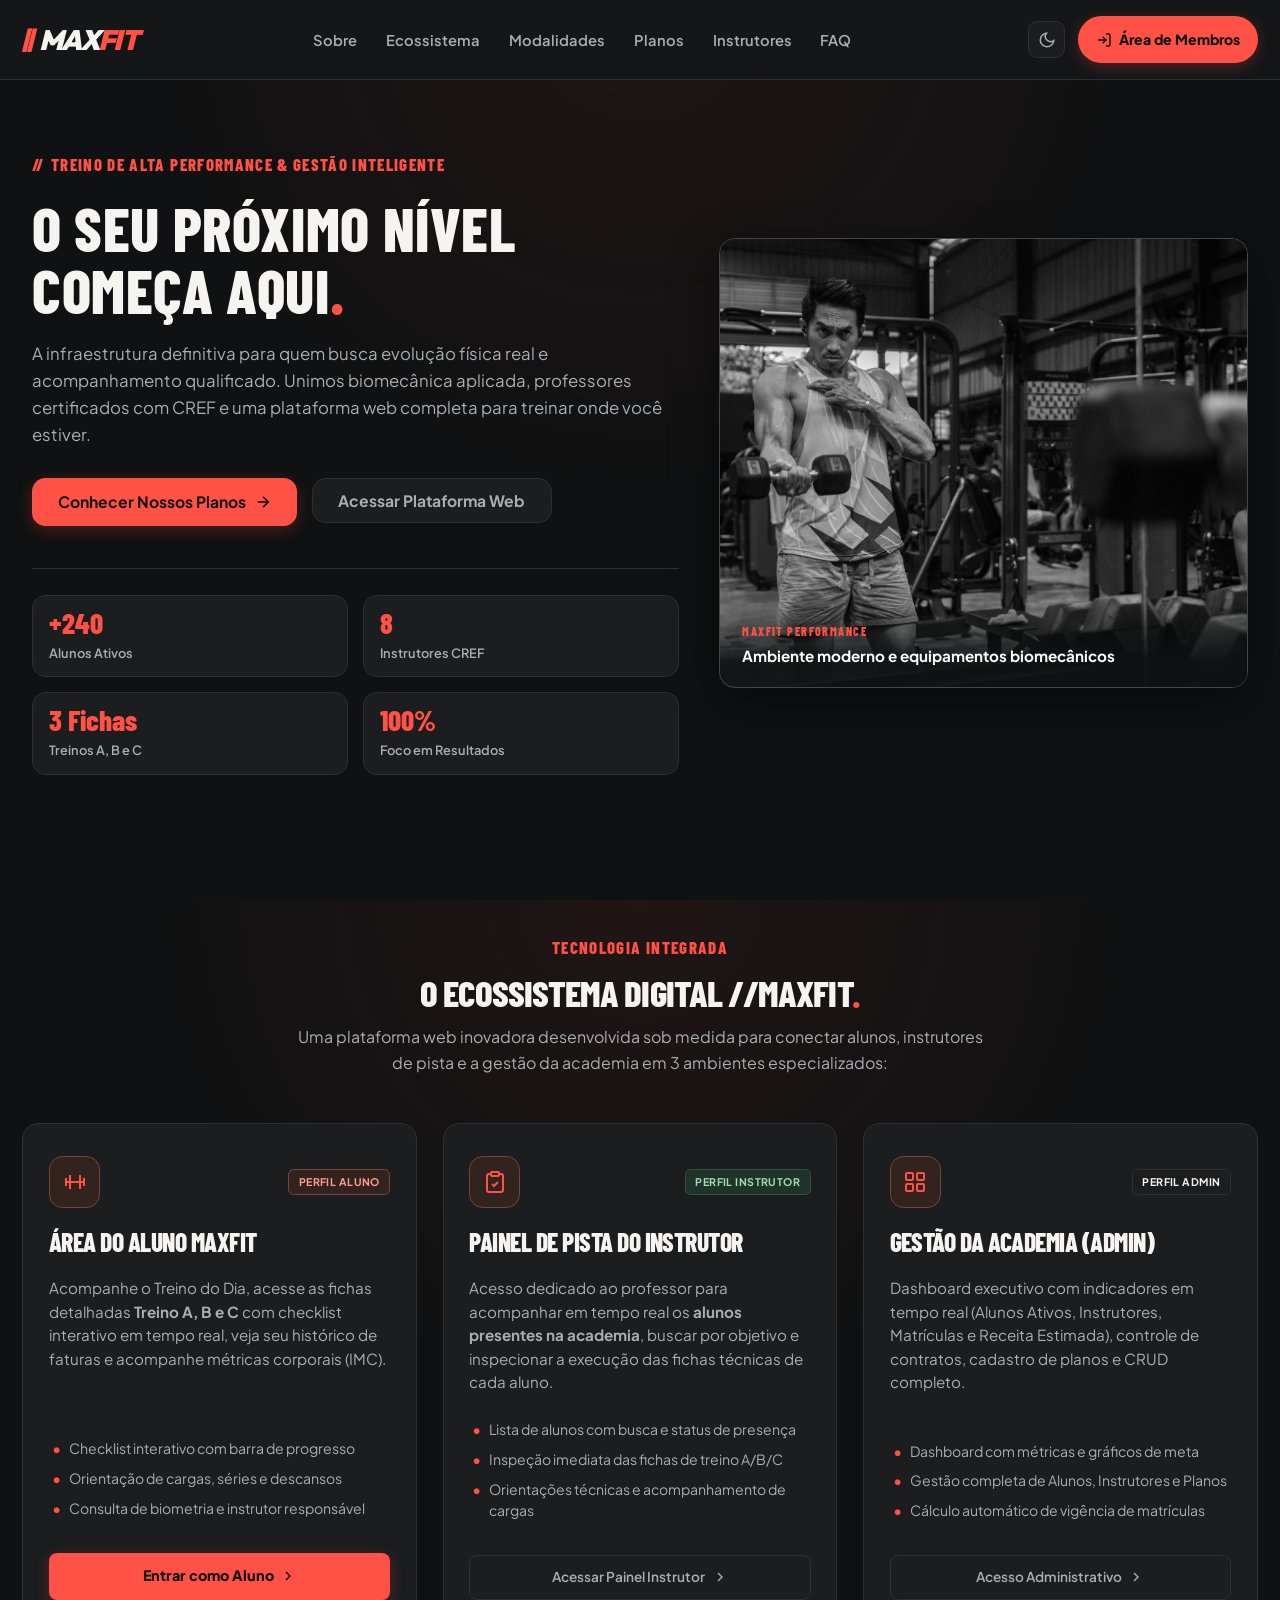
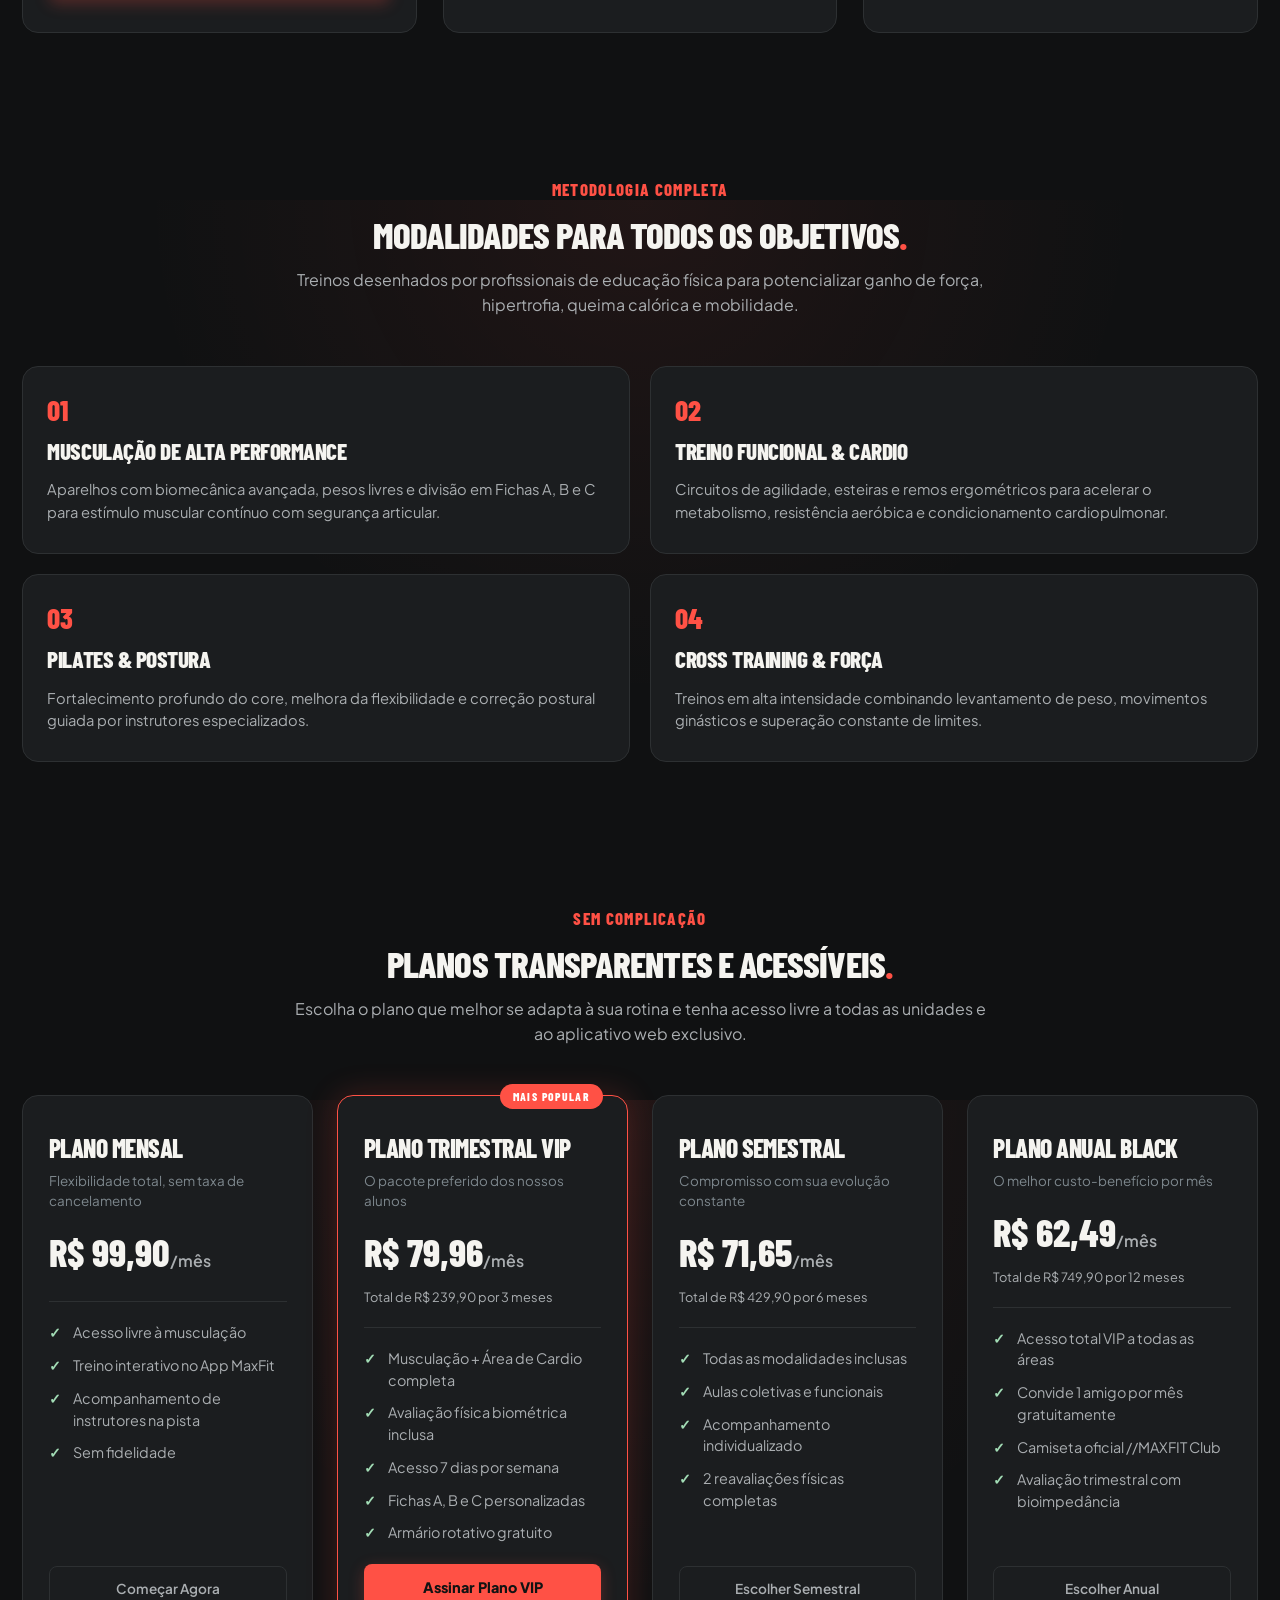
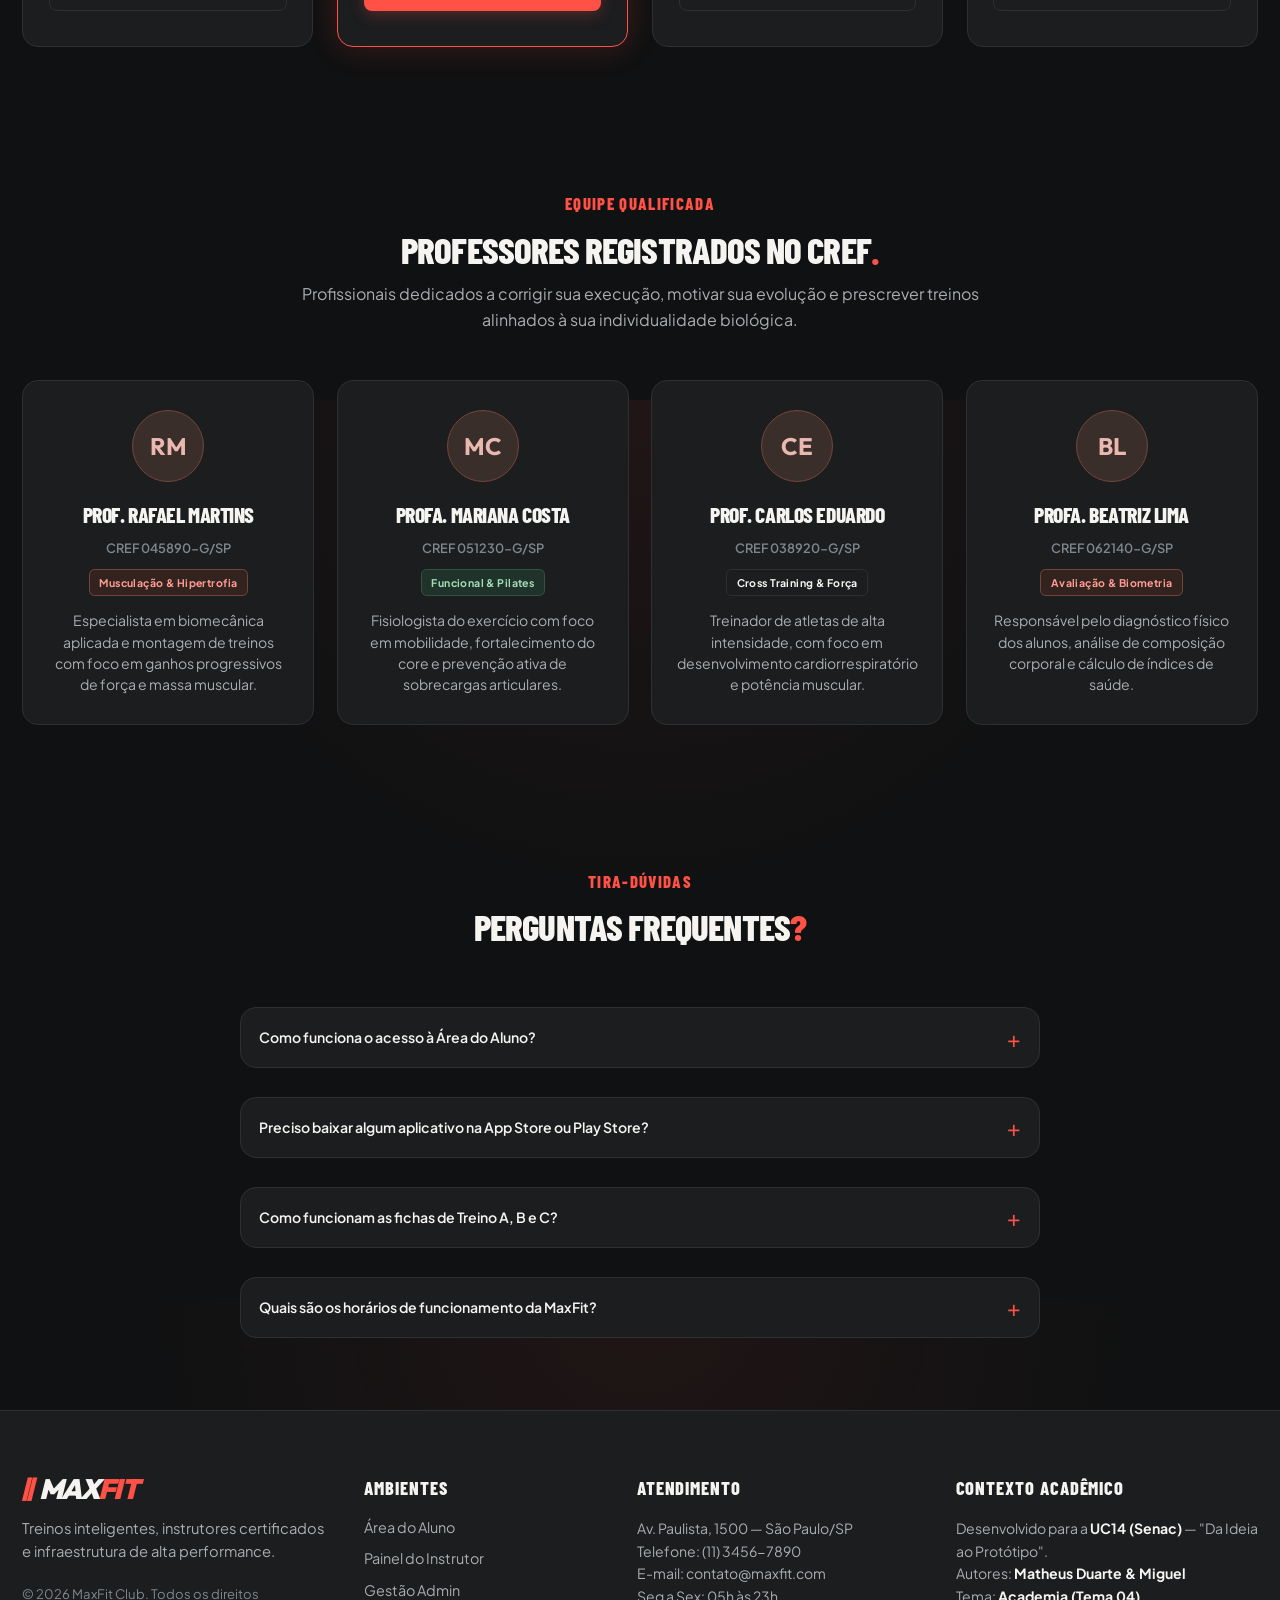
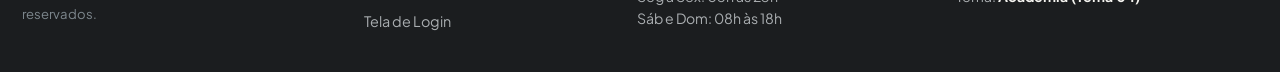
==== commit 7a94c1f7: "HtmlRefactor" ====
--- a/index.html
+++ b/index.html
@@ -4,8 +4,8 @@
   <meta charset="UTF-8" />
   <meta name="viewport" content="width=device-width, initial-scale=1.0" />
   <meta name="theme-color" content="#101112" />
-  <title>MaxFit — Área do Aluno, Instrutor &amp; Admin | Matheus Duarte &amp; Miguel</title>
-  <meta name="description" content="Plataforma integrada MaxFit: Área do Aluno para treinos, Área do Instrutor para acompanhamento de alunos e treinos, e Painel Admin para gestão da academia." />
+  <title>MaxFit Club — Academia de Alta Performance &amp; Ecossistema Integrado</title>
+  <meta name="description" content="MaxFit Club: Academia completa com treinos interativos A/B/C, acompanhamento técnico de instrutores e gestão integrada. Conheça nossos planos e acesse a plataforma." />
   <meta name="author" content="Matheus Duarte e Miguel" />
   <link rel="icon" href="data:image/svg+xml,%3Csvg xmlns='http://www.w3.org/2000/svg' viewBox='0 0 32 32'%3E%3Crect width='32' height='32' rx='6' fill='%23101112'/%3E%3Ctext x='4' y='23' font-family='Arial,sans-serif' font-weight='900' font-style='italic' font-size='18' fill='%23ff5145'%3E//M%3C/text%3E%3C/svg%3E" />
   <link rel="preconnect" href="https://fonts.googleapis.com" />
@@ -13,1838 +13,501 @@
   <link href="https://fonts.googleapis.com/css2?family=Outfit:ital,wght@0,600;0,700;0,800;0,900;1,800;1,900&family=Plus+Jakarta+Sans:wght@400;500;600;700;800&display=swap" rel="stylesheet" />
   <link rel="stylesheet" href="style.css" />
 </head>
-<body data-role="guest">
-  <a href="#appMain" class="skip-link">Pular para o conteúdo</a>
+<body data-role="portal" class="landing-body" id="top">
+  <a href="#mainContent" class="skip-link">Pular para o conteúdo principal</a>
 
   <!-- =========================================================
-       SIDEBAR DESKTOP 01: PAINEL DO ADMIN (GESTÃO COMPLETA)
+       CABEÇALHO PRINCIPAL DO PORTAL MAXFIT (ZERO DIVS)
        ========================================================= -->
-  <aside class="desktop-sidebar hidden" id="desktopSidebar" aria-label="Menu Lateral Admin MaxFit">
-    <header class="sidebar-header">
-      <button type="button" class="logo" data-nav="screen-dashboard" aria-label="MaxFit Painel Admin">
-        <span class="brand-mark" aria-hidden="true">//</span>MAX<span class="red">FIT</span>
+  <header class="landing-header" aria-label="Cabeçalho Principal do Portal">
+    <a href="#top" class="logo landing-logo" aria-label="MaxFit Club Página Inicial">
+      <span class="brand-mark" aria-hidden="true">//</span>MAX<span class="red">FIT</span>
+    </a>
+
+    <nav class="landing-nav" aria-label="Navegação Institucional">
+      <a href="#sobre" class="landing-nav-link">Sobre</a>
+      <a href="#ecossistema" class="landing-nav-link">Ecossistema</a>
+      <a href="#modalidades" class="landing-nav-link">Modalidades</a>
+      <a href="#planos" class="landing-nav-link">Planos</a>
+      <a href="#instrutores" class="landing-nav-link">Instrutores</a>
+      <a href="#faq" class="landing-nav-link">FAQ</a>
+    </nav>
+
+    <section class="landing-header-actions" aria-label="Ações de Acesso">
+      <button type="button" class="btn-icon" id="btnToggleThemeLanding" title="Alternar tema Escuro / Claro" aria-label="Alternar tema">
+        <svg viewBox="0 0 24 24" width="18" height="18" fill="none" stroke="currentColor" stroke-width="2" aria-hidden="true">
+          <path d="M21 12.79A9 9 0 1 1 11.21 3 7 7 0 0 0 21 12.79z"></path>
+        </svg>
       </button>
-      <p class="workspace-label">PAINEL DO ADMINISTRADOR</p>
-    </header>
-
-    <nav class="sidebar-nav" aria-label="Navegação Administrativa">
-      <button type="button" class="sidebar-link active" data-nav="screen-dashboard">
-        <svg viewBox="0 0 24 24" width="20" height="20" fill="none" stroke="currentColor" stroke-width="1.8" aria-hidden="true">
-          <path d="m3 10 9-7 9 7v10h-6v-7H9v7H3z"></path>
+      <a href="login.html" class="btn-primary btn-landing-cta" title="Acessar o Sistema MaxFit">
+        <svg viewBox="0 0 24 24" width="16" height="16" fill="none" stroke="currentColor" stroke-width="2.2" aria-hidden="true">
+          <path d="M15 3h4a2 2 0 0 1 2 2v14a2 2 0 0 1-2 2h-4M10 17l5-5-5-5M15 12H3"></path>
         </svg>
-        <span>Dashboard</span>
-      </button>
-      <button type="button" class="sidebar-link" data-nav="screen-students">
-        <svg viewBox="0 0 24 24" width="20" height="20" fill="none" stroke="currentColor" stroke-width="1.8" aria-hidden="true">
-          <path d="M17 21v-2a4 4 0 0 0-4-4H5a4 4 0 0 0-4 4v2"></path>
-          <circle cx="9" cy="7" r="4"></circle>
-          <path d="M23 21v-2a4 4 0 0 0-3-3.87"></path>
-          <path d="M16 3.13a4 4 0 0 1 0 7.75"></path>
-        </svg>
-        <span>Alunos</span>
-        <output class="sidebar-counter" id="sideCountStudents">247</output>
-      </button>
-      <button type="button" class="sidebar-link" data-nav="screen-instructors">
-        <svg viewBox="0 0 24 24" width="20" height="20" fill="none" stroke="currentColor" stroke-width="1.8" aria-hidden="true">
-          <path d="M7 5v14M3 8v8M17 5v14M21 8v8M3 12h18"></path>
-        </svg>
-        <span>Instrutores</span>
-        <output class="sidebar-counter" id="sideCountInstructors">12</output>
-      </button>
-      <button type="button" class="sidebar-link" data-nav="screen-plans">
-        <svg viewBox="0 0 24 24" width="20" height="20" fill="none" stroke="currentColor" stroke-width="1.8" aria-hidden="true">
-          <rect x="2" y="5" width="20" height="14" rx="3"></rect>
-          <path d="M2 10h20M6 15h4"></path>
-        </svg>
-        <span>Planos</span>
-        <output class="sidebar-counter" id="sideCountPlans">4</output>
-      </button>
-      <button type="button" class="sidebar-link" data-nav="screen-enrollments">
-        <svg viewBox="0 0 24 24" width="20" height="20" fill="none" stroke="currentColor" stroke-width="1.8" aria-hidden="true">
-          <path d="M16 4h2a2 2 0 0 1 2 2v14a2 2 0 0 1-2 2H6a2 2 0 0 1-2-2V6a2 2 0 0 1 2-2h2"></path>
-          <rect x="8" y="2" width="8" height="4" rx="1" ry="1"></rect>
-          <path d="M9 14l2 2 4-4"></path>
-        </svg>
-        <span>Matrículas</span>
-        <output class="sidebar-counter" id="sideCountEnrollments">38</output>
-      </button>
-    </nav>
-
-    <section class="sidebar-quick-actions" aria-label="Ações Rápidas">
-      <p class="sidebar-section-label">Acesso Rápido</p>
-      <button type="button" class="btn-sidebar-action" data-goto="screen-add-student">+ Cadastrar Aluno</button>
-      <button type="button" class="btn-sidebar-action outline" data-goto="screen-new-enrollment">+ Nova Matrícula</button>
-    </section>
-
-    <footer class="sidebar-footer">
-      <section class="sidebar-user-row" aria-label="Administrador Conectado">
-        <span class="avatar-circle" aria-hidden="true">AD</span>
-        <hgroup class="admin-info-mini">
-          <strong>Admin MaxFit</strong>
-          <p>Matheus Duarte &amp; Miguel</p>
-        </hgroup>
-        <button type="button" class="btn-icon" id="btnToggleThemeDesktop" title="Alternar tema Escuro / Claro" aria-label="Alternar tema">
-          <svg viewBox="0 0 24 24" width="18" height="18" fill="none" stroke="currentColor" stroke-width="2">
-            <path d="M21 12.79A9 9 0 1 1 11.21 3 7 7 0 0 0 21 12.79z"></path>
-          </svg>
-        </button>
-        <button type="button" class="btn-icon danger-hover" id="btnLogoutDesktop" title="Sair para Tela de Login" aria-label="Sair">
-          <svg viewBox="0 0 24 24" width="18" height="18" fill="none" stroke="currentColor" stroke-width="2">
-            <path d="M9 3H3v18h6m6-14 5 5-5 5m-6-5h11"></path>
-          </svg>
-        </button>
-      </section>
-      <p class="sidebar-edition">MAXFIT CLUB <span>2026</span></p>
-    </footer>
-  </aside>
+        <span>Área de Membros</span>
+      </a>
+    </section>
+  </header>
 
   <!-- =========================================================
-       SIDEBAR DESKTOP 02: ÁREA DO INSTRUTOR (ALUNOS & TREINOS)
+       CONTEÚDO PRINCIPAL (LANDING PAGE MULTI-SEÇÃO)
        ========================================================= -->
-  <aside class="desktop-sidebar hidden" id="instructorSidebar" aria-label="Menu Lateral do Instrutor">
-    <header class="sidebar-header">
-      <button type="button" class="logo" data-inst-nav="screen-instructor-students" aria-label="MaxFit Área do Instrutor">
-        <span class="brand-mark" aria-hidden="true">//</span>MAX<span class="red">FIT</span>
-      </button>
-      <p class="workspace-label">ÁREA DO INSTRUTOR</p>
-    </header>
-
-    <nav class="sidebar-nav" aria-label="Navegação do Instrutor">
-      <button type="button" class="sidebar-link active" data-inst-nav="screen-instructor-students">
-        <svg viewBox="0 0 24 24" width="20" height="20" fill="none" stroke="currentColor" stroke-width="1.8" aria-hidden="true">
-          <path d="M17 21v-2a4 4 0 0 0-4-4H5a4 4 0 0 0-4 4v2"></path>
-          <circle cx="9" cy="7" r="4"></circle>
-          <path d="M23 21v-2a4 4 0 0 0-3-3.87"></path>
-          <path d="M16 3.13a4 4 0 0 1 0 7.75"></path>
-        </svg>
-        <span>Alunos Atuais</span>
-        <output class="sidebar-counter" id="instSideCountStudents">8</output>
-      </button>
-      <button type="button" class="sidebar-link" data-inst-nav="screen-instructor-workout">
-        <svg viewBox="0 0 24 24" width="20" height="20" fill="none" stroke="currentColor" stroke-width="1.8" aria-hidden="true">
-          <path d="M7 5v14M3 8v8M17 5v14M21 8v8M3 12h18"></path>
-        </svg>
-        <span>Treino do Aluno</span>
-      </button>
-    </nav>
-
-    <footer class="sidebar-footer">
-      <section class="sidebar-user-row" aria-label="Instrutor Conectado">
-        <span class="avatar-circle" aria-hidden="true">RM</span>
-        <hgroup class="admin-info-mini">
-          <strong>Prof. Rafael Martins</strong>
-          <p>CREF 045890-G/SP</p>
-        </hgroup>
-        <button type="button" class="btn-icon" id="btnToggleThemeInstructor" title="Alternar tema Escuro / Claro" aria-label="Alternar tema">
-          <svg viewBox="0 0 24 24" width="18" height="18" fill="none" stroke="currentColor" stroke-width="2">
-            <path d="M21 12.79A9 9 0 1 1 11.21 3 7 7 0 0 0 21 12.79z"></path>
-          </svg>
-        </button>
-        <button type="button" class="btn-icon danger-hover" id="btnLogoutInstructorSidebar" title="Sair para Tela de Login" aria-label="Sair">
-          <svg viewBox="0 0 24 24" width="18" height="18" fill="none" stroke="currentColor" stroke-width="2">
-            <path d="M9 3H3v18h6m6-14 5 5-5 5m-6-5h11"></path>
-          </svg>
-        </button>
-      </section>
-      <p class="sidebar-edition">MAXFIT CLUB <span>2026</span></p>
-    </footer>
-  </aside>
-
-  <!-- =========================================================
-       SIDEBAR DESKTOP 03: ÁREA DO ALUNO (MAXFIT TREINOS)
-       ========================================================= -->
-  <aside class="desktop-sidebar student-sidebar hidden" id="studentSidebar" aria-label="Menu Lateral Área do Aluno">
-    <header class="sidebar-header">
-      <button type="button" class="logo" data-student-nav="screen-student-home" aria-label="MaxFit início">
-        <span class="brand-mark" aria-hidden="true">//</span>MAX<span class="red">FIT</span>
-      </button>
-      <p class="workspace-label">ÁREA DO ALUNO</p>
-    </header>
-
-    <nav class="sidebar-nav" aria-label="Navegação do Aluno">
-      <button type="button" class="sidebar-link active" data-student-nav="screen-student-home">
-        <svg viewBox="0 0 24 24" width="20" height="20" fill="none" stroke="currentColor" stroke-width="1.8" aria-hidden="true">
-          <path d="m3 10 9-7 9 7v10h-6v-7H9v7H3z"></path>
-        </svg>
-        <span>Início</span>
-      </button>
-      <button type="button" class="sidebar-link" data-student-nav="screen-student-workouts">
-        <svg viewBox="0 0 24 24" width="20" height="20" fill="none" stroke="currentColor" stroke-width="1.8" aria-hidden="true">
-          <path d="M7 5v14M3 8v8M17 5v14M21 8v8M3 12h18"></path>
-        </svg>
-        <span>Treinos</span>
-      </button>
-      <button type="button" class="sidebar-link" data-student-nav="screen-student-plan">
-        <svg viewBox="0 0 24 24" width="20" height="20" fill="none" stroke="currentColor" stroke-width="1.8" aria-hidden="true">
-          <rect x="2" y="5" width="20" height="14" rx="3"></rect>
-          <path d="M2 10h20M6 15h4"></path>
-        </svg>
-        <span>Meu plano</span>
-      </button>
-      <button type="button" class="sidebar-link" data-student-nav="screen-student-profile">
-        <svg viewBox="0 0 24 24" width="20" height="20" fill="none" stroke="currentColor" stroke-width="1.8" aria-hidden="true">
-          <circle cx="12" cy="8" r="4"></circle>
-          <path d="M4 21v-2a8 8 0 0 1 16 0v2"></path>
-        </svg>
-        <span>Perfil</span>
-      </button>
-    </nav>
-
-    <footer class="sidebar-bottom-student">
-      <section class="coach-mini" aria-label="Instrutor Responsável">
-        <span class="avatar-circle" id="studentSideCoachAvatar">RM</span>
-        <hgroup>
-          <strong id="studentSideCoachName">Rafael Martins</strong>
-          <small>Seu instrutor</small>
-        </hgroup>
-      </section>
-      <button type="button" class="help-link" data-student-nav="screen-student-help">
-        <svg viewBox="0 0 24 24" width="18" height="18" fill="none" stroke="currentColor" stroke-width="1.8" aria-hidden="true">
-          <circle cx="12" cy="12" r="9"></circle>
-          <path d="M9 9a3 3 0 0 1 6 0c0 2-3 2-3 4m0 3h.01"></path>
-        </svg>
-        <span>Precisa de ajuda?</span>
-      </button>
-      <button type="button" class="help-link" id="btnLogoutStudentSidebar">
-        <svg viewBox="0 0 24 24" width="18" height="18" fill="none" stroke="currentColor" stroke-width="1.8" aria-hidden="true">
-          <path d="M9 3H3v18h6m6-14 5 5-5 5m-6-5h11"></path>
-        </svg>
-        <span>Sair</span>
-      </button>
-      <p class="sidebar-edition">MAXFIT CLUB <span>2026</span></p>
-    </footer>
-  </aside>
-
-  <!-- =========================================================
-       ÁREA PRINCIPAL DA APLICAÇÃO (<main>)
-       ========================================================= -->
-  <main class="app-main" id="appMain" tabindex="-1">
-    <!-- Topbar exclusiva da Área do Aluno (Fiel ao MaxFit) -->
-    <header class="student-topbar hidden" id="studentTopbar">
-      <button type="button" class="logo mobile-logo" data-student-nav="screen-student-home" aria-label="MaxFit início">
-        <span class="brand-mark" aria-hidden="true">//</span>MAX<span class="red">FIT</span>
-      </button>
-      <p class="desktop-caption">
-        <span class="tiny-red-line" aria-hidden="true"></span> SEU ESPAÇO. SEU RITMO.
-      </p>
-      <nav class="topbar-end" aria-label="Ações do Aluno">
-        <span class="demo-label" id="studentTopbarBadge">ÁREA DO ALUNO</span>
-        <button type="button" class="btn-icon" id="btnToggleThemeStudent" title="Alternar tema Escuro / Claro" aria-label="Alternar tema">
-          <svg viewBox="0 0 24 24" width="17" height="17" fill="none" stroke="currentColor" stroke-width="2">
-            <path d="M21 12.79A9 9 0 1 1 11.21 3 7 7 0 0 0 21 12.79z"></path>
-          </svg>
-        </button>
-        <button type="button" class="avatar-circle account-avatar" id="studentTopbarAvatar" data-student-nav="screen-student-profile" aria-label="Perfil de Lucas Martins">LM</button>
-      </nav>
-    </header>
-
-    <!-- =========================================================
-         TELA 01: LOGIN UNIFICADO MAXFIT COM 3 PERFIS (screen-login)
-         Opções: 1. Aluno | 2. Instrutor | 3. Admin
-         ========================================================= -->
-    <section class="app-screen active" id="screen-login" aria-label="Tela de Acesso MaxFit">
-      <article class="login-card panel">
-        <header class="login-brand">
-          <section class="login-brand-top" aria-label="Marca MaxFit">
-            <span class="logo login-logo">
-              <span class="brand-mark" aria-hidden="true">//</span>MAX<span class="red">FIT</span>
-            </span>
-            <span class="pill red-pill">CLUB 2026</span>
-          </section>
-          <p class="eyebrow" id="loginEyebrow">ÁREA DO ALUNO MAXFIT</p>
-          <h1 class="login-title" id="loginHeroTitle">O próximo passo<br />é seu<span class="red">.</span></h1>
-          <p class="login-subtitle" id="loginHeroSubtitle">Acesse seus treinos, sua frequência e seu plano MaxFit.</p>
-        </header>
-
-        <!-- Seletor de 3 Perfis: Aluno, Instrutor e Admin -->
-        <fieldset class="role-selector-fieldset" aria-label="Selecionar perfil de acesso">
-          <legend class="sr-only">Selecione seu perfil de acesso</legend>
-          <nav class="role-selector-grid" role="tablist" aria-label="Perfis de acesso">
-            <button
-              type="button"
-              class="role-tab active"
-              data-login-role="student"
-              id="tabRoleStudent"
-              role="tab"
-              aria-selected="true"
-            >
-              <span class="role-tab-icon" aria-hidden="true">
-                <svg viewBox="0 0 24 24" width="18" height="18" fill="none" stroke="currentColor" stroke-width="2">
-                  <path d="M7 5v14M3 8v8M17 5v14M21 8v8M3 12h18"></path>
-                </svg>
-              </span>
-              <strong class="role-tab-title">Aluno</strong>
-              <small class="role-tab-sub">Meus treinos</small>
-            </button>
-
-            <button
-              type="button"
-              class="role-tab"
-              data-login-role="instructor"
-              id="tabRoleInstructor"
-              role="tab"
-              aria-selected="false"
-            >
-              <span class="role-tab-icon" aria-hidden="true">
-                <svg viewBox="0 0 24 24" width="18" height="18" fill="none" stroke="currentColor" stroke-width="2">
-                  <path d="M16 4h2a2 2 0 0 1 2 2v14a2 2 0 0 1-2 2H6a2 2 0 0 1-2-2V6a2 2 0 0 1 2-2h2"></path>
-                  <rect x="8" y="2" width="8" height="4" rx="1" ry="1"></rect>
-                  <path d="M9 14l2 2 4-4"></path>
-                </svg>
-              </span>
-              <strong class="role-tab-title">Instrutor</strong>
-              <small class="role-tab-sub">Ver alunos</small>
-            </button>
-
-            <button
-              type="button"
-              class="role-tab"
-              data-login-role="admin"
-              id="tabRoleAdmin"
-              role="tab"
-              aria-selected="false"
-            >
-              <span class="role-tab-icon" aria-hidden="true">
-                <svg viewBox="0 0 24 24" width="18" height="18" fill="none" stroke="currentColor" stroke-width="2">
-                  <rect x="3" y="3" width="7" height="7" rx="1"></rect>
-                  <rect x="14" y="3" width="7" height="7" rx="1"></rect>
-                  <rect x="14" y="14" width="7" height="7" rx="1"></rect>
-                  <rect x="3" y="14" width="7" height="7" rx="1"></rect>
-                </svg>
-              </span>
-              <strong class="role-tab-title">Admin</strong>
-              <small class="role-tab-sub">Gestão total</small>
-            </button>
-          </nav>
-        </fieldset>
-
-        <form class="login-form" id="loginForm" novalidate>
-          <label class="field-label" for="loginEmail">
-            <span>E-mail de acesso</span>
-            <span class="input-affix">
-              <svg class="affix-left" viewBox="0 0 24 24" width="18" height="18" fill="none" stroke="currentColor" stroke-width="1.8" aria-hidden="true">
-                <rect x="2" y="4" width="20" height="16" rx="2"></rect>
-                <path d="m22 7-8.97 5.7a1.94 1.94 0 0 1-2.06 0L2 7"></path>
-              </svg>
-              <input
-                type="email"
-                id="loginEmail"
-                name="email"
-                value="lucas@maxfit.com"
-                placeholder="lucas@maxfit.com"
-                required
-                autocomplete="email"
-              />
-            </span>
-            <small class="field-error" id="loginEmailError"></small>
-          </label>
-
-          <label class="field-label" for="loginPassword">
-            <span>Senha</span>
-            <span class="input-affix">
-              <svg class="affix-left" viewBox="0 0 24 24" width="18" height="18" fill="none" stroke="currentColor" stroke-width="1.8" aria-hidden="true">
-                <rect x="5" y="10" width="14" height="11" rx="2"></rect>
-                <path d="M8 10V6a4 4 0 0 1 8 0v4"></path>
-              </svg>
-              <input
-                type="password"
-                id="loginPassword"
-                name="password"
-                value="12345678"
-                placeholder="••••••••"
-                required
-                autocomplete="current-password"
-              />
-              <button type="button" class="affix-right" id="btnTogglePassword" aria-label="Mostrar ou ocultar senha">
-                <svg id="eyeIconClosed" viewBox="0 0 24 24" width="18" height="18" fill="none" stroke="currentColor" stroke-width="1.8">
-                  <path d="M17.94 17.94A10.07 10.07 0 0 1 12 20c-7 0-11-8-11-8a18.45 18.45 0 0 1 5.06-5.94M9.9 4.24A9.12 9.12 0 0 1 12 4c7 0 11 8 11 8a18.5 18.5 0 0 1-2.16 3.19m-6.72-1.07a3 3 0 1 1-4.24-4.24"></path>
-                  <line x1="1" y1="1" x2="23" y2="23"></line>
-                </svg>
-                <svg id="eyeIconOpen" viewBox="0 0 24 24" width="18" height="18" fill="none" stroke="currentColor" stroke-width="1.8" class="hidden">
-                  <path d="M1 12s4-8 11-8 11 8 11 8-4 8-11 8-11-8-11-8z"></path>
-                  <circle cx="12" cy="12" r="3"></circle>
-                </svg>
-              </button>
-            </span>
-            <small class="field-error" id="loginPasswordError"></small>
-          </label>
-
-          <button type="submit" class="btn-primary btn-block" id="btnLoginSubmit">
-            Entrar como Aluno
-          </button>
-        </form>
-
-        <footer class="login-footer">
-          <button type="button" class="link-forgot" id="btnForgotPassword">Esqueci minha senha</button>
-          <p class="demo-note" id="loginDemoNote">Acesso teste Aluno: lucas@maxfit.com</p>
-        </footer>
-      </article>
-    </section>
-
-    <!-- =========================================================
-         MÓDULO 01: TELAS DA ÁREA DO ALUNO (MAXFIT TREINOS)
-         ========================================================= -->
-
-    <!-- ALUNO 01: INÍCIO (screen-student-home) -->
-    <section class="app-screen student-screen" id="screen-student-home" aria-labelledby="studentHomeTitle">
-      <header class="page-heading greeting">
-        <hgroup>
-          <p class="eyebrow">SEXTA-FEIRA, 06 DE NOVEMBRO</p>
-          <h1 id="studentHomeTitle">Vamos nessa, <span id="studentHomeFirstName">Lucas</span><span class="red">.</span></h1>
-          <p class="muted">Seu próximo passo começa aqui.</p>
-        </hgroup>
-        <span class="member-label">
-          <svg class="icon" viewBox="0 0 24 24" aria-hidden="true"><path d="m13 2-9 12h7l-1 8 10-13h-7z"></path></svg>
-          ALUNO MAXFIT
-        </span>
-      </header>
-
-      <section class="dashboard-grid" aria-label="Painel Principal do Aluno">
-        <article class="workout-feature animate-in">
-          <img src="assets/treino.jpg" alt="Aluno treinando com halteres na academia MaxFit" width="1800" height="1200" fetchpriority="high" />
-          <span class="hero-overlay" aria-hidden="true"></span>
-          <header class="hero-top">
-            <span class="hero-tag">TREINO DO DIA</span>
-            <span class="workout-letter">A</span>
-          </header>
-          <section class="hero-content" aria-label="Resumo do Treino A">
-            <p class="eyebrow">FOCO NA EVOLUÇÃO</p>
-            <h2>PEITO +<br />TRÍCEPS<span>.</span></h2>
-            <p class="hero-metadata">
-              <span>
-                <svg class="icon" viewBox="0 0 24 24" aria-hidden="true"><path d="M7 5v14M3 8v8M17 5v14M21 8v8M3 12h18"></path></svg>
-                3 exercícios
-              </span>
-              <span>
-                <svg class="icon" viewBox="0 0 24 24" aria-hidden="true"><circle cx="12" cy="12" r="9"></circle><path d="M12 7v5l3 2"></path></svg>
-                45–60 min
-              </span>
-            </p>
-            <button type="button" class="button" data-student-nav="screen-workout-a">Ver meu treino</button>
-          </section>
-          <span class="hero-vertical" aria-hidden="true">MAXFIT TRAINING / 01</span>
-        </article>
-
-        <article class="panel week-panel animate-in delay-1">
-          <header class="section-top">
-            <h2>Seu ritmo</h2>
-            <span class="subtle-label">ESTA SEMANA</span>
-          </header>
-          <section class="week-days" aria-label="Frequência nos dias da semana">
-            <span class="day done"><span>S</span><b><svg class="icon" viewBox="0 0 24 24" aria-hidden="true"><path d="m5 12 4 4L19 6"></path></svg></b></span>
-            <span class="day"><span>T</span><b>03</b></span>
-            <span class="day done"><span>Q</span><b><svg class="icon" viewBox="0 0 24 24" aria-hidden="true"><path d="m5 12 4 4L19 6"></path></svg></b></span>
-            <span class="day"><span>Q</span><b>05</b></span>
-            <span class="day today"><span>S</span><b>06</b></span>
-            <span class="day"><span>S</span><b>07</b></span>
-            <span class="day"><span>D</span><b>08</b></span>
-          </section>
-          <section class="week-summary" aria-label="Meta de treinos">
-            <output class="large-number" id="studentWeekCount">2<span>/ 3</span></output>
-            <hgroup>
-              <strong>treinos na semana</strong>
-              <p id="studentWeekSubtext">Falta um para sua meta.</p>
-            </hgroup>
-          </section>
-          <span class="meter" role="progressbar" aria-label="Meta semanal: 2 de 3 treinos" aria-valuenow="2" aria-valuemin="0" aria-valuemax="3">
-            <span id="studentWeekMeter" style="--fill:66.67%"></span>
-          </span>
-          <p class="panel-footnote">Uma semana de cada vez. Continue no seu ritmo.</p>
-        </article>
-
-        <section class="quick-stats animate-in delay-2" aria-label="Estatísticas Rápidas">
-          <article class="panel small-stat">
-            <span class="icon-box" aria-hidden="true">
-              <svg class="icon" viewBox="0 0 24 24"><rect x="3" y="5" width="18" height="16" rx="3"></rect><path d="M7 3v4m10-4v4M3 11h18"></path></svg>
-            </span>
-            <hgroup>
-              <strong>12<span>visitas</span></strong>
-              <p>em outubro</p>
-            </hgroup>
+  <main id="mainContent" class="landing-main">
+    <!-- HERO SECTION -->
+    <section id="sobre" class="landing-hero" aria-labelledby="heroTitle">
+      <section class="landing-hero-content">
+        <p class="landing-eyebrow">
+          <span class="brand-mark" aria-hidden="true">//</span> TREINO DE ALTA PERFORMANCE &amp; GESTÃO INTELIGENTE
+        </p>
+        <h1 id="heroTitle" class="landing-hero-title">
+          O SEU PRÓXIMO NÍVEL COMEÇA AQUI<span class="red">.</span>
+        </h1>
+        <p class="landing-hero-description">
+          A infraestrutura definitiva para quem busca evolução física real e acompanhamento qualificado. Unimos biomecânica aplicada, professores certificados com CREF e uma plataforma web completa para treinar onde você estiver.
+        </p>
+
+        <section class="landing-hero-cta-group" aria-label="Chamadas de Ação">
+          <a href="#planos" class="btn-primary btn-large">
+            <span>Conhecer Nossos Planos</span>
+            <svg viewBox="0 0 24 24" width="18" height="18" fill="none" stroke="currentColor" stroke-width="2.2" aria-hidden="true">
+              <line x1="5" y1="12" x2="19" y2="12"></line>
+              <polyline points="12 5 19 12 12 19"></polyline>
+            </svg>
+          </a>
+          <a href="login.html" class="btn-secondary btn-large">
+            <span>Acessar Plataforma Web</span>
+          </a>
+        </section>
+
+        <!-- Métricas de Destaque -->
+        <section class="landing-hero-stats" aria-label="Estatísticas da MaxFit">
+          <article class="hero-stat-card">
+            <strong>+240</strong>
+            <span>Alunos Ativos</span>
           </article>
-
-          <article class="panel small-stat" data-student-nav="screen-student-plan" role="button" tabindex="0" style="cursor:pointer;">
-            <span class="icon-box" aria-hidden="true">
-              <svg class="icon" viewBox="0 0 24 24"><rect x="2" y="5" width="20" height="14" rx="3"></rect><path d="M2 10h20M6 15h4"></path></svg>
-            </span>
-            <hgroup>
-              <strong id="studentQuickPlanName">Mensal</strong>
-              <p id="studentQuickPlanStatus">
-                Plano ativo
-                <svg class="icon check-small" viewBox="0 0 24 24" aria-hidden="true"><path d="m5 12 4 4L19 6"></path></svg>
-              </p>
-            </hgroup>
+          <article class="hero-stat-card">
+            <strong>8</strong>
+            <span>Instrutores CREF</span>
+          </article>
+          <article class="hero-stat-card">
+            <strong>3 Fichas</strong>
+            <span>Treinos A, B e C</span>
+          </article>
+          <article class="hero-stat-card">
+            <strong>100%</strong>
+            <span>Foco em Resultados</span>
           </article>
         </section>
-
-        <article class="panel coach-card animate-in delay-2">
-          <header class="section-top">
-            <p class="eyebrow">SEU ACOMPANHAMENTO</p>
-            <span class="avatar-circle" id="studentCoachCardAvatar">RM</span>
-          </header>
-          <h2 id="studentCoachCardName">Rafael Martins</h2>
-          <p class="muted">Professor responsável</p>
-          <blockquote class="coach-tip">
-            <span class="red" aria-hidden="true">/</span>
-            <p>“A qualidade do movimento vem antes da carga. Capriche na execução.”</p>
-          </blockquote>
-        </article>
-      </section>
-
-      <header class="section-top section-spacing">
-        <h2>Seu treino, organizado</h2>
-        <button type="button" class="text-link" data-student-nav="screen-student-workouts">Ver todos</button>
+      </section>
+
+      <!-- Imagem Hero em Destaque -->
+      <figure class="landing-hero-figure">
+        <img
+          src="assets/treino.jpg"
+          alt="Aluno treinando musculação de alta intensidade com halteres no MaxFit Club"
+          width="1800"
+          height="1200"
+          fetchpriority="high"
+          class="landing-hero-image"
+        />
+        <figcaption class="hero-image-caption">
+          <span class="caption-tag">MAXFIT PERFORMANCE</span>
+          <strong>Ambiente moderno e equipamentos biomecânicos</strong>
+        </figcaption>
+      </figure>
+    </section>
+
+    <!-- SEÇÃO: O ECOSSISTEMA DIGITAL MAXFIT (3 AMBIENTES) -->
+    <section id="ecossistema" class="landing-section" aria-labelledby="ecosystemTitle">
+      <header class="section-title-wrap">
+        <p class="landing-eyebrow">TECNOLOGIA INTEGRADA</p>
+        <h2 id="ecosystemTitle" class="section-main-title">
+          O Ecossistema Digital //MAXFIT<span class="red">.</span>
+        </h2>
+        <p class="section-subtitle-text">
+          Uma plataforma web inovadora desenvolvida sob medida para conectar alunos, instrutores de pista e a gestão da academia em 3 ambientes especializados:
+        </p>
       </header>
 
-      <section class="workout-list home-workouts" aria-label="Próximos Treinos">
-        <button type="button" class="workout-row" data-student-nav="screen-workout-a">
-          <span class="letter-box red-box">A</span>
-          <hgroup class="workout-row-info">
-            <span class="subtle-label red">HOJE</span>
-            <h3>Peito + Tríceps</h3>
-            <p>3 exercícios · 45–60 min</p>
-          </hgroup>
-          <svg class="icon" viewBox="0 0 24 24" aria-hidden="true"><path d="m9 5 7 7-7 7"></path></svg>
-        </button>
-
-        <button type="button" class="workout-row" data-student-nav="screen-workout-b">
-          <span class="letter-box">B</span>
-          <hgroup class="workout-row-info">
-            <span class="subtle-label">PRÓXIMO</span>
-            <h3>Costas + Bíceps</h3>
-            <p>3 exercícios · 45–60 min</p>
-          </hgroup>
-          <svg class="icon" viewBox="0 0 24 24" aria-hidden="true"><path d="m9 5 7 7-7 7"></path></svg>
-        </button>
-      </section>
-    </section>
-
-    <!-- ALUNO 02: LISTA DE TREINOS (screen-student-workouts) -->
-    <section class="app-screen student-screen" id="screen-student-workouts" aria-label="Meus treinos">
-      <header class="page-heading">
-        <p class="eyebrow">MOVIMENTE-SE</p>
-        <h1>Seu treino.<br />Seu próximo nível<span class="red">.</span></h1>
-        <p class="muted">Um plano para cada dia. Escolha seu treino.</p>
-      </header>
-
-      <section class="training-layout" aria-label="Fichas de Treino">
-        <section class="workout-list" aria-label="Opções de fichas">
-          <button type="button" class="workout-row big-workout" data-student-nav="screen-workout-a">
-            <span class="letter-box red-box">A</span>
-            <hgroup class="workout-row-info">
-              <span class="subtle-label red">TREINO DO DIA</span>
-              <h2>Peito + Tríceps</h2>
-              <p>Supino reto, crucifixo e tríceps pulley</p>
-              <small>3 exercícios · 45–60 min</small>
-            </hgroup>
-            <svg class="icon" viewBox="0 0 24 24" aria-hidden="true"><path d="m9 5 7 7-7 7"></path></svg>
-          </button>
-
-          <button type="button" class="workout-row big-workout" data-student-nav="screen-workout-b">
-            <span class="letter-box">B</span>
-            <hgroup class="workout-row-info">
-              <span class="subtle-label">TREINO B</span>
-              <h2>Costas + Bíceps</h2>
-              <p>Puxada frontal, remada baixa e rosca direta</p>
-              <small>3 exercícios · 45–60 min</small>
-            </hgroup>
-            <svg class="icon" viewBox="0 0 24 24" aria-hidden="true"><path d="m9 5 7 7-7 7"></path></svg>
-          </button>
-
-          <button type="button" class="workout-row big-workout" data-student-nav="screen-workout-c">
-            <span class="letter-box">C</span>
-            <hgroup class="workout-row-info">
-              <span class="subtle-label">TREINO C</span>
-              <h2>Pernas + Ombros</h2>
-              <p>Agachamento, leg press e desenvolvimento</p>
-              <small>3 exercícios · 45–60 min</small>
-            </hgroup>
-            <svg class="icon" viewBox="0 0 24 24" aria-hidden="true"><path d="m9 5 7 7-7 7"></path></svg>
-          </button>
-        </section>
-
-        <aside class="panel training-note" aria-label="Orientação do Instrutor">
-          <span class="icon-box" aria-hidden="true">
-            <svg class="icon" viewBox="0 0 24 24"><path d="M7 5v14M3 8v8M17 5v14M21 8v8M3 12h18"></path></svg>
-          </span>
-          <p class="eyebrow">BEM ORIENTADO, SEMPRE</p>
-          <h2>Treine com atenção<br />aos detalhes.</h2>
-          <p class="muted">Respeite os intervalos e siga as orientações do seu instrutor.</p>
-          <footer class="coach-mini">
-            <span class="avatar-circle" id="workoutNoteCoachAvatar">RM</span>
-            <hgroup>
-              <strong id="workoutNoteCoachName">Rafael Martins</strong>
-              <small>Seu instrutor</small>
-            </hgroup>
-          </footer>
-        </aside>
-      </section>
-    </section>
-
-    <!-- ALUNO 03A: DETALHE TREINO A (screen-workout-a) -->
-    <section class="app-screen student-screen workout-detail" id="screen-workout-a" aria-label="Treino A">
-      <button type="button" class="back-link" data-student-nav="screen-student-workouts">← Voltar aos treinos</button>
-      <header class="page-heading">
-        <p class="eyebrow">TREINO A</p>
-        <h1>Peito + Tríceps</h1>
-        <p class="muted">3 exercícios · 45–60 min · <span class="workout-coach-name">Rafael Martins</span></p>
-      </header>
-
-      <article class="workout-progress panel" aria-label="Progresso do Treino A">
-        <header class="section-top">
-          <hgroup>
-            <h2>Seu progresso</h2>
-            <p class="muted small">Marque os exercícios que concluir.</p>
-          </hgroup>
-          <output class="completion"><span id="progCountA">0</span><span class="muted"> / 3</span></output>
-        </header>
-        <span class="exercise-progress-track"><span id="progBarA"></span></span>
-        <p class="finished-message" id="progMsgA">
-          <svg class="icon" viewBox="0 0 24 24" aria-hidden="true"><path d="m5 12 4 4L19 6"></path></svg>
-          Treino marcado como concluído. Bom trabalho!
-        </p>
-      </article>
-
-      <section class="exercise-list" data-workout-group="A" aria-label="Exercícios do Treino A">
-        <article class="panel exercise">
-          <header class="exercise-heading">
-            <span class="exercise-index">01</span>
-            <hgroup>
-              <h2>Supino reto</h2>
-              <p>Barra · Peitoral</p>
-            </hgroup>
-          </header>
-          <dl class="exercise-data">
-            <section class="stat-pair"><dt>SÉRIES</dt><dd>4</dd></section>
-            <section class="stat-pair"><dt>REPETIÇÕES</dt><dd>12</dd></section>
-            <section class="stat-pair"><dt>CARGA</dt><dd>20 kg</dd></section>
-          </dl>
-          <label class="exercise-check">
-            <input type="checkbox" id="a-ex-1" class="exercise-toggle" data-workout="A" />
-            <span class="check-box"><svg class="icon" viewBox="0 0 24 24" aria-hidden="true"><path d="m5 12 4 4L19 6"></path></svg></span>
-            <span class="check-label">Marcar como concluído</span>
-            <span class="checked-label">Exercício concluído</span>
-          </label>
-        </article>
-
-        <article class="panel exercise">
-          <header class="exercise-heading">
-            <span class="exercise-index">02</span>
-            <hgroup>
-              <h2>Crucifixo</h2>
-              <p>Halteres · Peitoral</p>
-            </hgroup>
-          </header>
-          <dl class="exercise-data">
-            <section class="stat-pair"><dt>SÉRIES</dt><dd>3</dd></section>
-            <section class="stat-pair"><dt>REPETIÇÕES</dt><dd>12</dd></section>
-            <section class="stat-pair"><dt>CARGA</dt><dd>10 kg</dd></section>
-          </dl>
-          <label class="exercise-check">
-            <input type="checkbox" id="a-ex-2" class="exercise-toggle" data-workout="A" />
-            <span class="check-box"><svg class="icon" viewBox="0 0 24 24" aria-hidden="true"><path d="m5 12 4 4L19 6"></path></svg></span>
-            <span class="check-label">Marcar como concluído</span>
-            <span class="checked-label">Exercício concluído</span>
-          </label>
-        </article>
-
-        <article class="panel exercise">
-          <header class="exercise-heading">
-            <span class="exercise-index">03</span>
-            <hgroup>
-              <h2>Tríceps pulley</h2>
-              <p>Polia · Tríceps</p>
-            </hgroup>
-          </header>
-          <dl class="exercise-data">
-            <section class="stat-pair"><dt>SÉRIES</dt><dd>3</dd></section>
-            <section class="stat-pair"><dt>REPETIÇÕES</dt><dd>15</dd></section>
-            <section class="stat-pair"><dt>CARGA</dt><dd>15 kg</dd></section>
-          </dl>
-          <label class="exercise-check">
-            <input type="checkbox" id="a-ex-3" class="exercise-toggle" data-workout="A" />
-            <span class="check-box"><svg class="icon" viewBox="0 0 24 24" aria-hidden="true"><path d="m5 12 4 4L19 6"></path></svg></span>
-            <span class="check-label">Marcar como concluído</span>
-            <span class="checked-label">Exercício concluído</span>
-          </label>
-        </article>
-      </section>
-
-      <aside class="rest-note" aria-label="Intervalo recomendado">
-        <svg class="icon" viewBox="0 0 24 24" aria-hidden="true"><circle cx="12" cy="12" r="9"></circle><path d="M12 7v5l3 2"></path></svg>
-        <hgroup>
-          <strong>60 segundos de intervalo</strong>
-          <p>Entre as séries. Ajuste com seu instrutor quando necessário.</p>
-        </hgroup>
-      </aside>
-    </section>
-
-    <!-- ALUNO 03B: DETALHE TREINO B (screen-workout-b) -->
-    <section class="app-screen student-screen workout-detail" id="screen-workout-b" aria-label="Treino B">
-      <button type="button" class="back-link" data-student-nav="screen-student-workouts">← Voltar aos treinos</button>
-      <header class="page-heading">
-        <p class="eyebrow">TREINO B</p>
-        <h1>Costas + Bíceps</h1>
-        <p class="muted">3 exercícios · 45–60 min · <span class="workout-coach-name">Rafael Martins</span></p>
-      </header>
-
-      <article class="workout-progress panel" aria-label="Progresso do Treino B">
-        <header class="section-top">
-          <hgroup>
-            <h2>Seu progresso</h2>
-            <p class="muted small">Marque os exercícios que concluir.</p>
-          </hgroup>
-          <output class="completion"><span id="progCountB">0</span><span class="muted"> / 3</span></output>
-        </header>
-        <span class="exercise-progress-track"><span id="progBarB"></span></span>
-        <p class="finished-message" id="progMsgB">
-          <svg class="icon" viewBox="0 0 24 24" aria-hidden="true"><path d="m5 12 4 4L19 6"></path></svg>
-          Treino marcado como concluído. Bom trabalho!
-        </p>
-      </article>
-
-      <section class="exercise-list" data-workout-group="B" aria-label="Exercícios do Treino B">
-        <article class="panel exercise">
-          <header class="exercise-heading">
-            <span class="exercise-index">01</span>
-            <hgroup>
-              <h2>Puxada frontal</h2>
-              <p>Polia · Costas</p>
-            </hgroup>
-          </header>
-          <dl class="exercise-data">
-            <section class="stat-pair"><dt>SÉRIES</dt><dd>4</dd></section>
-            <section class="stat-pair"><dt>REPETIÇÕES</dt><dd>12</dd></section>
-            <section class="stat-pair"><dt>CARGA</dt><dd>25 kg</dd></section>
-          </dl>
-          <label class="exercise-check">
-            <input type="checkbox" id="b-ex-1" class="exercise-toggle" data-workout="B" />
-            <span class="check-box"><svg class="icon" viewBox="0 0 24 24" aria-hidden="true"><path d="m5 12 4 4L19 6"></path></svg></span>
-            <span class="check-label">Marcar como concluído</span>
-            <span class="checked-label">Exercício concluído</span>
-          </label>
-        </article>
-
-        <article class="panel exercise">
-          <header class="exercise-heading">
-            <span class="exercise-index">02</span>
-            <hgroup>
-              <h2>Remada baixa</h2>
-              <p>Polia · Costas</p>
-            </hgroup>
-          </header>
-          <dl class="exercise-data">
-            <section class="stat-pair"><dt>SÉRIES</dt><dd>3</dd></section>
-            <section class="stat-pair"><dt>REPETIÇÕES</dt><dd>12</dd></section>
-            <section class="stat-pair"><dt>CARGA</dt><dd>20 kg</dd></section>
-          </dl>
-          <label class="exercise-check">
-            <input type="checkbox" id="b-ex-2" class="exercise-toggle" data-workout="B" />
-            <span class="check-box"><svg class="icon" viewBox="0 0 24 24" aria-hidden="true"><path d="m5 12 4 4L19 6"></path></svg></span>
-            <span class="check-label">Marcar como concluído</span>
-            <span class="checked-label">Exercício concluído</span>
-          </label>
-        </article>
-
-        <article class="panel exercise">
-          <header class="exercise-heading">
-            <span class="exercise-index">03</span>
-            <hgroup>
-              <h2>Rosca direta</h2>
-              <p>Barra · Bíceps</p>
-            </hgroup>
-          </header>
-          <dl class="exercise-data">
-            <section class="stat-pair"><dt>SÉRIES</dt><dd>3</dd></section>
-            <section class="stat-pair"><dt>REPETIÇÕES</dt><dd>12</dd></section>
-            <section class="stat-pair"><dt>CARGA</dt><dd>10 kg</dd></section>
-          </dl>
-          <label class="exercise-check">
-            <input type="checkbox" id="b-ex-3" class="exercise-toggle" data-workout="B" />
-            <span class="check-box"><svg class="icon" viewBox="0 0 24 24" aria-hidden="true"><path d="m5 12 4 4L19 6"></path></svg></span>
-            <span class="check-label">Marcar como concluído</span>
-            <span class="checked-label">Exercício concluído</span>
-          </label>
-        </article>
-      </section>
-
-      <aside class="rest-note" aria-label="Intervalo recomendado">
-        <svg class="icon" viewBox="0 0 24 24" aria-hidden="true"><circle cx="12" cy="12" r="9"></circle><path d="M12 7v5l3 2"></path></svg>
-        <hgroup>
-          <strong>60 segundos de intervalo</strong>
-          <p>Entre as séries. Ajuste com seu instrutor quando necessário.</p>
-        </hgroup>
-      </aside>
-    </section>
-
-    <!-- ALUNO 03C: DETALHE TREINO C (screen-workout-c) -->
-    <section class="app-screen student-screen workout-detail" id="screen-workout-c" aria-label="Treino C">
-      <button type="button" class="back-link" data-student-nav="screen-student-workouts">← Voltar aos treinos</button>
-      <header class="page-heading">
-        <p class="eyebrow">TREINO C</p>
-        <h1>Pernas + Ombros</h1>
-        <p class="muted">3 exercícios · 45–60 min · <span class="workout-coach-name">Rafael Martins</span></p>
-      </header>
-
-      <article class="workout-progress panel" aria-label="Progresso do Treino C">
-        <header class="section-top">
-          <hgroup>
-            <h2>Seu progresso</h2>
-            <p class="muted small">Marque os exercícios que concluir.</p>
-          </hgroup>
-          <output class="completion"><span id="progCountC">0</span><span class="muted"> / 3</span></output>
-        </header>
-        <span class="exercise-progress-track"><span id="progBarC"></span></span>
-        <p class="finished-message" id="progMsgC">
-          <svg class="icon" viewBox="0 0 24 24" aria-hidden="true"><path d="m5 12 4 4L19 6"></path></svg>
-          Treino marcado como concluído. Bom trabalho!
-        </p>
-      </article>
-
-      <section class="exercise-list" data-workout-group="C" aria-label="Exercícios do Treino C">
-        <article class="panel exercise">
-          <header class="exercise-heading">
-            <span class="exercise-index">01</span>
-            <hgroup>
-              <h2>Agachamento</h2>
-              <p>Barra · Pernas</p>
-            </hgroup>
-          </header>
-          <dl class="exercise-data">
-            <section class="stat-pair"><dt>SÉRIES</dt><dd>4</dd></section>
-            <section class="stat-pair"><dt>REPETIÇÕES</dt><dd>12</dd></section>
-            <section class="stat-pair"><dt>CARGA</dt><dd>20 kg</dd></section>
-          </dl>
-          <label class="exercise-check">
-            <input type="checkbox" id="c-ex-1" class="exercise-toggle" data-workout="C" />
-            <span class="check-box"><svg class="icon" viewBox="0 0 24 24" aria-hidden="true"><path d="m5 12 4 4L19 6"></path></svg></span>
-            <span class="check-label">Marcar como concluído</span>
-            <span class="checked-label">Exercício concluído</span>
-          </label>
-        </article>
-
-        <article class="panel exercise">
-          <header class="exercise-heading">
-            <span class="exercise-index">02</span>
-            <hgroup>
-              <h2>Leg press</h2>
-              <p>Máquina · Pernas</p>
-            </hgroup>
-          </header>
-          <dl class="exercise-data">
-            <section class="stat-pair"><dt>SÉRIES</dt><dd>3</dd></section>
-            <section class="stat-pair"><dt>REPETIÇÕES</dt><dd>12</dd></section>
-            <section class="stat-pair"><dt>CARGA</dt><dd>60 kg</dd></section>
-          </dl>
-          <label class="exercise-check">
-            <input type="checkbox" id="c-ex-2" class="exercise-toggle" data-workout="C" />
-            <span class="check-box"><svg class="icon" viewBox="0 0 24 24" aria-hidden="true"><path d="m5 12 4 4L19 6"></path></svg></span>
-            <span class="check-label">Marcar como concluído</span>
-            <span class="checked-label">Exercício concluído</span>
-          </label>
-        </article>
-
-        <article class="panel exercise">
-          <header class="exercise-heading">
-            <span class="exercise-index">03</span>
-            <hgroup>
-              <h2>Desenvolvimento</h2>
-              <p>Halteres · Ombros</p>
-            </hgroup>
-          </header>
-          <dl class="exercise-data">
-            <section class="stat-pair"><dt>SÉRIES</dt><dd>3</dd></section>
-            <section class="stat-pair"><dt>REPETIÇÕES</dt><dd>12</dd></section>
-            <section class="stat-pair"><dt>CARGA</dt><dd>8 kg</dd></section>
-          </dl>
-          <label class="exercise-check">
-            <input type="checkbox" id="c-ex-3" class="exercise-toggle" data-workout="C" />
-            <span class="check-box"><svg class="icon" viewBox="0 0 24 24" aria-hidden="true"><path d="m5 12 4 4L19 6"></path></svg></span>
-            <span class="check-label">Marcar como concluído</span>
-            <span class="checked-label">Exercício concluído</span>
-          </label>
-        </article>
-      </section>
-
-      <aside class="rest-note" aria-label="Intervalo recomendado">
-        <svg class="icon" viewBox="0 0 24 24" aria-hidden="true"><circle cx="12" cy="12" r="9"></circle><path d="M12 7v5l3 2"></path></svg>
-        <hgroup>
-          <strong>60 segundos de intervalo</strong>
-          <p>Entre as séries. Ajuste com seu instrutor quando necessário.</p>
-        </hgroup>
-      </aside>
-    </section>
-
-    <!-- ALUNO 04: MEU PLANO (screen-student-plan) -->
-    <section class="app-screen student-screen" id="screen-student-plan" aria-label="Meu plano">
-      <header class="page-heading">
-        <p class="eyebrow">TUDO EM DIA</p>
-        <h1>Meu plano<span class="red">.</span></h1>
-        <p class="muted">Suas informações, sem complicação.</p>
-      </header>
-
-      <section class="plan-layout" aria-label="Cartão e Vencimento do Plano">
-        <article class="membership-card">
-          <header class="section-top">
-            <span class="logo"><span class="brand-mark" aria-hidden="true">//</span>MAX<span class="red">FIT</span></span>
-            <span class="pill green" id="studentCardStatusPill">ATIVO</span>
-          </header>
-          <hgroup class="membership-title">
-            <p class="eyebrow">SEU PLANO</p>
-            <h2 id="studentCardPlanTitle">MENSAL</h2>
-          </hgroup>
-          <footer class="membership-bottom">
-            <hgroup>
-              <small>ALUNO</small>
-              <strong id="studentCardMemberName">Lucas Martins</strong>
-            </hgroup>
-            <span class="member-number" id="studentCardMemberId">MF / 00128</span>
-          </footer>
-        </article>
-
-        <article class="panel billing">
-          <p class="eyebrow">PRÓXIMO VENCIMENTO</p>
-          <h2 id="studentBillingDueDate">10 nov<span>2026</span></h2>
-          <section class="section-top" aria-label="Valor mensal">
-            <hgroup>
-              <p class="muted small">Valor do pacote</p>
-              <strong class="bill-price" id="studentBillingPrice">R$ 99,90</strong>
-            </hgroup>
-            <span class="pill green">Plano regular</span>
-          </section>
-          <p class="panel-footnote">Seu último pagamento foi registrado em 10/10/2026.</p>
-        </article>
-      </section>
-
-      <header class="section-top section-spacing">
-        <h2>Histórico de pagamentos</h2>
-        <span class="subtle-label">ÚLTIMOS 3 MESES</span>
-      </header>
-
-      <section class="panel payments" aria-label="Lista de pagamentos">
-        <article class="payment-row">
-          <span class="payment-icon" aria-hidden="true">
-            <svg class="icon" viewBox="0 0 24 24"><rect x="2" y="5" width="20" height="14" rx="3"></rect><path d="M2 10h20M6 15h4"></path></svg>
-          </span>
-          <hgroup>
-            <strong>Outubro 2026</strong>
-            <p class="student-pay-plan-name">Plano Mensal</p>
-          </hgroup>
-          <footer class="payment-value">
-            <strong class="student-pay-amount">R$ 99,90</strong>
-            <span class="pill green">Pago</span>
-          </footer>
-        </article>
-
-        <article class="payment-row">
-          <span class="payment-icon" aria-hidden="true">
-            <svg class="icon" viewBox="0 0 24 24"><rect x="2" y="5" width="20" height="14" rx="3"></rect><path d="M2 10h20M6 15h4"></path></svg>
-          </span>
-          <hgroup>
-            <strong>Setembro 2026</strong>
-            <p class="student-pay-plan-name">Plano Mensal</p>
-          </hgroup>
-          <footer class="payment-value">
-            <strong class="student-pay-amount">R$ 99,90</strong>
-            <span class="pill green">Pago</span>
-          </footer>
-        </article>
-
-        <article class="payment-row">
-          <span class="payment-icon" aria-hidden="true">
-            <svg class="icon" viewBox="0 0 24 24"><rect x="2" y="5" width="20" height="14" rx="3"></rect><path d="M2 10h20M6 15h4"></path></svg>
-          </span>
-          <hgroup>
-            <strong>Agosto 2026</strong>
-            <p class="student-pay-plan-name">Plano Mensal</p>
-          </hgroup>
-          <footer class="payment-value">
-            <strong class="student-pay-amount">R$ 99,90</strong>
-            <span class="pill green">Pago</span>
-          </footer>
-        </article>
-      </section>
-
-      <details class="panel faq">
-        <summary>O que meu plano inclui?<span>+</span></summary>
-        <p>Acesso à musculação, treino personalizado no app MaxFit e acompanhamento do instrutor responsável.</p>
-      </details>
-      <details class="panel faq">
-        <summary>Como renovar ou trocar de plano?<span>+</span></summary>
-        <p>Procure a recepção da MaxFit para conhecer as opções e atualizar seu plano.</p>
-      </details>
-    </section>
-
-    <!-- ALUNO 05: MEU PERFIL (screen-student-profile) -->
-    <section class="app-screen student-screen" id="screen-student-profile" aria-label="Meu perfil">
-      <header class="page-heading">
-        <p class="eyebrow">SEU ESPAÇO</p>
-        <h1>Meu perfil<span class="red">.</span></h1>
-        <p class="muted">Bom ter você no time MaxFit.</p>
-      </header>
-
-      <section class="profile-layout" aria-label="Informações do Perfil">
-        <article class="panel profile-card">
-          <span class="profile-cover" aria-hidden="true"></span>
-          <span class="avatar-circle profile-avatar" id="studentProfileAvatar">LM</span>
-          <h2 id="studentProfileName">Lucas Martins</h2>
-          <p class="muted">Aluno desde setembro de 2026</p>
-          <span class="pill green" id="studentProfileStatusBadge">Matrícula ativa</span>
-          <footer class="profile-id">
-            <span>MATRÍCULA</span>
-            <strong id="studentProfileCode">#00128</strong>
-          </footer>
-        </article>
-
-        <article class="panel profile-info">
-          <header class="section-top">
-            <h2>Seus dados</h2>
-            <svg class="icon" viewBox="0 0 24 24" aria-hidden="true"><circle cx="12" cy="8" r="4"></circle><path d="M4 21v-2a8 8 0 0 1 16 0v2"></path></svg>
-          </header>
-          <dl class="personal-data">
-            <section class="data-pair"><dt>Nome completo</dt><dd id="studentDataName">Lucas Martins</dd></section>
-            <section class="data-pair"><dt>E-mail</dt><dd id="studentDataEmail">lucas@maxfit.com</dd></section>
-            <section class="data-pair"><dt>Telefone</dt><dd id="studentDataPhone">(11) 99999-1234</dd></section>
-            <section class="data-pair"><dt>CPF</dt><dd id="studentDataCpf">123.987.456-10</dd></section>
-            <section class="data-pair"><dt>Plano contratado</dt><dd id="studentDataPlan">Plano Mensal</dd></section>
-            <section class="data-pair"><dt>Instrutor responsável</dt><dd id="studentDataCoach">Prof. Rafael Martins</dd></section>
-          </dl>
-          <p class="panel-footnote">Para atualizar seus dados cadastrais, procure a recepção.</p>
-        </article>
-      </section>
-
-      <button type="button" class="logout-link" id="btnLogoutStudentProfile">
-        <svg class="icon" viewBox="0 0 24 24" aria-hidden="true"><path d="M9 3H3v18h6m6-14 5 5-5 5m-6-5h11"></path></svg>
-        <span>Sair da área do aluno</span>
-      </button>
-    </section>
-
-    <!-- ALUNO 06: AJUDA (screen-student-help) -->
-    <section class="app-screen student-screen" id="screen-student-help" aria-label="Ajuda MaxFit">
-      <header class="page-heading">
-        <p class="eyebrow">CONTE COM A MAXFIT</p>
-        <h1>Como podemos ajudar<span class="red">?</span></h1>
-      </header>
-      <article class="panel help-panel">
-        <h2>Na academia, estamos por perto.</h2>
-        <p class="muted">
-          Para dúvidas sobre treinos, procure Rafael Martins. Para atualizar sua matrícula, pagamentos ou dados pessoais, fale com a recepção.
-        </p>
-        <button type="button" class="button" data-student-nav="screen-student-home">Voltar ao início</button>
-      </article>
-    </section>
-
-    <!-- =========================================================
-         MÓDULO 02: ÁREA EXCLUSIVA DO INSTRUTOR
-         Foco: Ver os alunos atuais na academia e ver o treino de cada um
-         ========================================================= -->
-
-    <!-- INSTRUTOR 01: ALUNOS ATUAIS NA ACADEMIA (screen-instructor-students) -->
-    <section class="app-screen" id="screen-instructor-students" aria-label="Painel do Instrutor - Alunos Atuais">
-      <header class="screen-header">
-        <hgroup>
-          <p class="eyebrow">ACOMPANHAMENTO TÉCNICO MAXFIT</p>
-          <h1 class="screen-title">Olá, Prof. Rafael<span class="red">.</span></h1>
-          <p class="screen-subtitle">Consulte os alunos atuais na academia e a ficha de treino de cada um</p>
-        </hgroup>
-        <nav class="header-actions" aria-label="Ações do Instrutor">
-          <button type="button" class="btn-icon" id="btnToggleThemeInstMobile" title="Alternar tema Escuro / Claro" aria-label="Alternar tema">
-            <svg viewBox="0 0 24 24" width="18" height="18" fill="none" stroke="currentColor" stroke-width="2">
-              <path d="M21 12.79A9 9 0 1 1 11.21 3 7 7 0 0 0 21 12.79z"></path>
-            </svg>
-          </button>
-          <button type="button" class="header-avatar-btn" id="btnLogoutInstructorMobile" title="Encerrar sessão do Instrutor">RM</button>
-        </nav>
-      </header>
-
-      <section class="kpi-grid inst-kpi-grid" aria-label="Resumo de Alunos do Instrutor">
-        <article class="kpi-card">
-          <header class="kpi-top">
-            <span class="kpi-label">Alunos Cadastrados</span>
-            <span class="kpi-icon-badge" aria-hidden="true">
-              <svg viewBox="0 0 24 24" width="15" height="15" fill="none" stroke="currentColor" stroke-width="2.2">
-                <path d="M17 21v-2a4 4 0 0 0-4-4H5a4 4 0 0 0-4 4v2"></path>
-                <circle cx="9" cy="7" r="4"></circle>
-              </svg>
-            </span>
-          </header>
-          <output class="kpi-value" id="instKpiTotalStudents">8</output>
-          <footer class="kpi-foot">
-            <span class="kpi-trend">Na base da academia</span>
-          </footer>
-        </article>
-
-        <article class="kpi-card">
-          <header class="kpi-top">
-            <span class="kpi-label">Alunos Ativos</span>
-            <span class="kpi-icon-badge" aria-hidden="true">
-              <svg viewBox="0 0 24 24" width="15" height="15" fill="none" stroke="currentColor" stroke-width="2.2">
+      <section class="portal-cards-grid" aria-label="As 3 Áreas do Sistema MaxFit">
+        <!-- Card 01: Área do Aluno -->
+        <article class="portal-card">
+          <header class="portal-card-header">
+            <span class="portal-icon-badge" aria-hidden="true">
+              <svg viewBox="0 0 24 24" width="24" height="24" fill="none" stroke="currentColor" stroke-width="2">
                 <path d="M7 5v14M3 8v8M17 5v14M21 8v8M3 12h18"></path>
               </svg>
             </span>
-          </header>
-          <output class="kpi-value" id="instKpiActiveStudents">6</output>
-          <footer class="kpi-foot">
-            <span class="kpi-trend">Aptos para treino hoje</span>
-          </footer>
-        </article>
-      </section>
-
-      <label class="search-box" for="searchInstructorStudentsInput">
-        <svg class="search-icon" viewBox="0 0 24 24" width="18" height="18" fill="none" stroke="currentColor" stroke-width="2" aria-hidden="true">
-          <circle cx="11" cy="11" r="8"></circle>
-          <line x1="21" y1="21" x2="16.65" y2="16.65"></line>
-        </svg>
-        <input type="search" id="searchInstructorStudentsInput" placeholder="Buscar aluno na academia por nome ou objetivo..." aria-label="Buscar aluno na academia" />
-      </label>
-
-      <nav class="filter-pills" id="instStudentFilterPills" role="tablist" aria-label="Filtrar alunos da academia">
-        <button type="button" class="filter-pill active" data-inst-filter="all" role="tab" aria-selected="true">
-          <span>Todos na Academia</span>
-          <b class="pill-count" id="instCountAll">8</b>
-        </button>
-        <button type="button" class="filter-pill" data-inst-filter="Ativo" role="tab" aria-selected="false">
-          <span>Ativos em Treino</span>
-          <b class="pill-count" id="instCountActive">6</b>
-        </button>
-        <button type="button" class="filter-pill" data-inst-filter="Inativo" role="tab" aria-selected="false">
-          <span>Inativos</span>
-          <b class="pill-count" id="instCountInactive">2</b>
-        </button>
-      </nav>
-
-      <section class="cards-stack" id="instructorStudentsListContainer" aria-label="Alunos Atuais na Academia"></section>
-    </section>
-
-    <!-- INSTRUTOR 02: VER TREINO INDIVIDUAL DE CADA ALUNO (screen-instructor-workout) -->
-    <section class="app-screen" id="screen-instructor-workout" aria-label="Ficha de Treino do Aluno">
-      <header class="screen-header with-back">
-        <button type="button" class="btn-back" data-inst-nav="screen-instructor-students" aria-label="Voltar para lista de alunos">
-          <svg viewBox="0 0 24 24" width="18" height="18" fill="none" stroke="currentColor" stroke-width="2.2">
-            <line x1="19" y1="12" x2="5" y2="12"></line>
-            <polyline points="12 19 5 12 12 5"></polyline>
-          </svg>
-        </button>
-        <hgroup>
-          <p class="eyebrow">FICHA DE TREINO INDIVIDUAL</p>
-          <h1 class="screen-title" id="instWorkoutStudentName">Lucas Martins</h1>
-          <p class="screen-subtitle" id="instWorkoutStudentMeta">Plano Mensal • Objetivo: Hipertrofia &amp; Força</p>
-        </hgroup>
-      </header>
-
-      <!-- Seletor de Ficha A, B ou C do Aluno Selecionado -->
-      <nav class="filter-pills" id="instWorkoutSplitTabs" role="tablist" aria-label="Selecionar Ficha de Treino A, B ou C">
-        <button type="button" class="filter-pill active" data-split-tab="A" role="tab" aria-selected="true">
-          <span>Treino A — Peito + Tríceps</span>
-        </button>
-        <button type="button" class="filter-pill" data-split-tab="B" role="tab" aria-selected="false">
-          <span>Treino B — Costas + Bíceps</span>
-        </button>
-        <button type="button" class="filter-pill" data-split-tab="C" role="tab" aria-selected="false">
-          <span>Treino C — Pernas + Ombros</span>
-        </button>
-      </nav>
-
-      <article class="panel inst-workout-summary-box" aria-label="Resumo da Ficha Selecionada">
-        <header class="section-top">
-          <hgroup>
-            <p class="eyebrow" id="instSplitEyebrow">FICHA A · FOCO DO DIA</p>
-            <h2 id="instSplitTitle">Peito + Tríceps</h2>
-          </hgroup>
-          <span class="pill green" id="instSplitDuration">45–60 min</span>
-        </header>
-        <p class="muted small" id="instSplitNote" style="margin-top:0.4rem;">
-          Intervalo padrão de 60 segundos entre as séries. Acompanhe a execução do aluno.
-        </p>
-      </article>
-
-      <section class="exercise-list" id="instWorkoutExercisesContainer" aria-label="Exercícios da Ficha do Aluno"></section>
-    </section>
-
-    <!-- =========================================================
-         MÓDULO 03: PAINEL DO ADMIN (GESTÃO COMPLETA DA ACADEMIA)
-         ========================================================= -->
-
-    <!-- ADMIN 01: DASHBOARD (screen-dashboard) -->
-    <section class="app-screen" id="screen-dashboard" aria-label="Dashboard Administrativo MaxFit">
-      <header class="screen-header">
-        <hgroup>
-          <p class="eyebrow">GESTÃO DA ACADEMIA MAXFIT</p>
-          <h1 class="screen-title">Olá, Admin<span class="red">.</span></h1>
-          <p class="screen-subtitle" id="dashboardDateSubtitle">Sexta-feira, 06 de Novembro</p>
-        </hgroup>
-        <nav class="header-actions" aria-label="Ações da conta">
-          <button type="button" class="btn-icon" id="btnToggleThemeMobile" title="Alternar tema Escuro / Claro" aria-label="Alternar tema">
-            <svg viewBox="0 0 24 24" width="18" height="18" fill="none" stroke="currentColor" stroke-width="2">
-              <path d="M21 12.79A9 9 0 1 1 11.21 3 7 7 0 0 0 21 12.79z"></path>
-            </svg>
-          </button>
-          <button type="button" class="btn-icon" id="btnResetData" title="Restaurar dados originais MaxFit" aria-label="Restaurar dados originais">
-            <svg viewBox="0 0 24 24" width="18" height="18" fill="none" stroke="currentColor" stroke-width="2">
-              <polyline points="1 4 1 10 7 10"></polyline>
-              <path d="M3.51 15a9 9 0 1 0 2.13-9.36L1 10"></path>
-            </svg>
-          </button>
-          <button type="button" class="header-avatar-btn" id="btnQuickLogoutMobile" title="Encerrar sessão">AD</button>
-        </nav>
-      </header>
-
-      <!-- Grid 2x2 Mobile / 4 Colunas Desktop de Indicadores -->
-      <section class="kpi-grid" aria-label="Indicadores de Desempenho MaxFit">
-        <article class="kpi-card" data-goto="screen-students" role="button" tabindex="0" aria-label="Ver Alunos Ativos">
-          <header class="kpi-top">
-            <span class="kpi-label">Alunos Ativos</span>
-            <span class="kpi-icon-badge" aria-hidden="true">
-              <svg viewBox="0 0 24 24" width="15" height="15" fill="none" stroke="currentColor" stroke-width="2.2">
-                <path d="M17 21v-2a4 4 0 0 0-4-4H5a4 4 0 0 0-4 4v2"></path>
-                <circle cx="9" cy="7" r="4"></circle>
+            <span class="pill red-pill">PERFIL ALUNO</span>
+          </header>
+          <h3 class="portal-card-title">Área do Aluno MaxFit</h3>
+          <p class="portal-card-desc">
+            Acompanhe o Treino do Dia, acesse as fichas detalhadas <strong>Treino A, B e C</strong> com checklist interativo em tempo real, veja seu histórico de faturas e acompanhe métricas corporais (IMC).
+          </p>
+          <ul class="portal-feature-list">
+            <li>Checklist interativo com barra de progresso</li>
+            <li>Orientação de cargas, séries e descansos</li>
+            <li>Consulta de biometria e instrutor responsável</li>
+          </ul>
+          <footer class="portal-card-footer">
+            <a href="login.html?role=student" class="btn-primary btn-block">
+              <span>Entrar como Aluno</span>
+              <svg viewBox="0 0 24 24" width="16" height="16" fill="none" stroke="currentColor" stroke-width="2" aria-hidden="true">
+                <polyline points="9 18 15 12 9 6"></polyline>
+              </svg>
+            </a>
+          </footer>
+        </article>
+
+        <!-- Card 02: Painel do Instrutor -->
+        <article class="portal-card">
+          <header class="portal-card-header">
+            <span class="portal-icon-badge" aria-hidden="true">
+              <svg viewBox="0 0 24 24" width="24" height="24" fill="none" stroke="currentColor" stroke-width="2">
+                <path d="M16 4h2a2 2 0 0 1 2 2v14a2 2 0 0 1-2 2H6a2 2 0 0 1-2-2V6a2 2 0 0 1 2-2h2"></path>
+                <rect x="8" y="2" width="8" height="4" rx="1" ry="1"></rect>
+                <path d="M9 14l2 2 4-4"></path>
               </svg>
             </span>
-          </header>
-          <output class="kpi-value" id="kpiActiveStudents">247</output>
-          <footer class="kpi-foot">
-            <span class="kpi-trend">+12% este mês</span>
-            <span class="kpi-bar"><i style="width: 82%"></i></span>
-          </footer>
-        </article>
-
-        <article class="kpi-card" data-goto="screen-instructors" role="button" tabindex="0" aria-label="Ver Instrutores">
-          <header class="kpi-top">
-            <span class="kpi-label">Instrutores</span>
-            <span class="kpi-icon-badge" aria-hidden="true">
-              <svg viewBox="0 0 24 24" width="15" height="15" fill="none" stroke="currentColor" stroke-width="2.2">
-                <path d="M7 5v14M3 8v8M17 5v14M21 8v8M3 12h18"></path>
+            <span class="pill green">PERFIL INSTRUTOR</span>
+          </header>
+          <h3 class="portal-card-title">Painel de Pista do Instrutor</h3>
+          <p class="portal-card-desc">
+            Acesso dedicado ao professor para acompanhar em tempo real os <strong>alunos presentes na academia</strong>, buscar por objetivo e inspecionar a execução das fichas técnicas de cada aluno.
+          </p>
+          <ul class="portal-feature-list">
+            <li>Lista de alunos com busca e status de presença</li>
+            <li>Inspeção imediata das fichas de treino A/B/C</li>
+            <li>Orientações técnicas e acompanhamento de cargas</li>
+          </ul>
+          <footer class="portal-card-footer">
+            <a href="login.html?role=instructor" class="btn-secondary btn-block">
+              <span>Acessar Painel Instrutor</span>
+              <svg viewBox="0 0 24 24" width="16" height="16" fill="none" stroke="currentColor" stroke-width="2" aria-hidden="true">
+                <polyline points="9 18 15 12 9 6"></polyline>
+              </svg>
+            </a>
+          </footer>
+        </article>
+
+        <!-- Card 03: Gestão Admin -->
+        <article class="portal-card">
+          <header class="portal-card-header">
+            <span class="portal-icon-badge" aria-hidden="true">
+              <svg viewBox="0 0 24 24" width="24" height="24" fill="none" stroke="currentColor" stroke-width="2">
+                <rect x="3" y="3" width="7" height="7" rx="1"></rect>
+                <rect x="14" y="3" width="7" height="7" rx="1"></rect>
+                <rect x="14" y="14" width="7" height="7" rx="1"></rect>
+                <rect x="3" y="14" width="7" height="7" rx="1"></rect>
               </svg>
             </span>
-          </header>
-          <output class="kpi-value" id="kpiInstructors">12</output>
-          <footer class="kpi-foot">
-            <span class="kpi-trend">3 turnos ativos</span>
-            <span class="kpi-bar"><i style="width: 90%"></i></span>
-          </footer>
-        </article>
-
-        <article class="kpi-card" data-goto="screen-enrollments" role="button" tabindex="0" aria-label="Ver Matrículas no Mês">
-          <header class="kpi-top">
-            <span class="kpi-label">Matrículas / Mês</span>
-            <span class="kpi-icon-badge" aria-hidden="true">
-              <svg viewBox="0 0 24 24" width="15" height="15" fill="none" stroke="currentColor" stroke-width="2.2">
-                <path d="M16 4h2a2 2 0 0 1 2 2v14a2 2 0 0 1-2 2H6a2 2 0 0 1-2-2V6a2 2 0 0 1 2-2h2"></path>
-                <rect x="8" y="2" width="8" height="4" rx="1" ry="1"></rect>
+            <span class="pill amber">PERFIL ADMIN</span>
+          </header>
+          <h3 class="portal-card-title">Gestão da Academia (Admin)</h3>
+          <p class="portal-card-desc">
+            Dashboard executivo com indicadores em tempo real (Alunos Ativos, Instrutores, Matrículas e Receita Estimada), controle de contratos, cadastro de planos e CRUD completo.
+          </p>
+          <ul class="portal-feature-list">
+            <li>Dashboard com métricas e gráficos de meta</li>
+            <li>Gestão completa de Alunos, Instrutores e Planos</li>
+            <li>Cálculo automático de vigência de matrículas</li>
+          </ul>
+          <footer class="portal-card-footer">
+            <a href="login.html?role=admin" class="btn-secondary btn-block">
+              <span>Acesso Administrativo</span>
+              <svg viewBox="0 0 24 24" width="16" height="16" fill="none" stroke="currentColor" stroke-width="2" aria-hidden="true">
+                <polyline points="9 18 15 12 9 6"></polyline>
               </svg>
-            </span>
-          </header>
-          <output class="kpi-value" id="kpiMonthlyEnrollments">38</output>
-          <footer class="kpi-foot">
-            <span class="kpi-trend">+8 na semana</span>
-            <span class="kpi-bar"><i style="width: 74%"></i></span>
-          </footer>
-        </article>
-
-        <article class="kpi-card" data-goto="screen-plans" role="button" tabindex="0" aria-label="Ver Receita Mensal e Planos">
-          <header class="kpi-top">
-            <span class="kpi-label">Receita Mensal</span>
-            <span class="kpi-icon-badge" aria-hidden="true">
-              <svg viewBox="0 0 24 24" width="15" height="15" fill="none" stroke="currentColor" stroke-width="2.2">
-                <polyline points="23 6 13.5 15.5 8.5 10.5 1 18"></polyline>
-                <polyline points="17 6 23 6 23 12"></polyline>
-              </svg>
-            </span>
-          </header>
-          <output class="kpi-value kpi-currency" id="kpiMonthlyRevenue">R$ 42.890</output>
-          <footer class="kpi-foot">
-            <span class="kpi-trend">95% da meta</span>
-            <span class="kpi-bar"><i style="width: 95%"></i></span>
-          </footer>
-        </article>
-      </section>
-
-      <!-- Atalhos de Acesso Rápido -->
-      <nav class="quick-shortcuts-row" aria-label="Atalhos Rápidos">
-        <button type="button" class="shortcut-pill" data-goto="screen-add-student">
-          <svg viewBox="0 0 24 24" width="15" height="15" fill="none" stroke="currentColor" stroke-width="2.3" aria-hidden="true">
-            <line x1="12" y1="5" x2="12" y2="19"></line>
-            <line x1="5" y1="12" x2="19" y2="12"></line>
-          </svg>
-          <span>Novo Aluno</span>
-        </button>
-        <button type="button" class="shortcut-pill" data-goto="screen-new-enrollment">
-          <svg viewBox="0 0 24 24" width="15" height="15" fill="none" stroke="currentColor" stroke-width="2.3" aria-hidden="true">
-            <path d="M16 4h2a2 2 0 0 1 2 2v14a2 2 0 0 1-2 2H6a2 2 0 0 1-2-2V6a2 2 0 0 1 2-2h2"></path>
-            <path d="M9 14l2 2 4-4"></path>
-          </svg>
-          <span>Nova Matrícula</span>
-        </button>
-        <button type="button" class="shortcut-pill" data-goto="screen-instructors">
-          <svg viewBox="0 0 24 24" width="15" height="15" fill="none" stroke="currentColor" stroke-width="2.3" aria-hidden="true">
-            <path d="M7 5v14M3 8v8M17 5v14M21 8v8M3 12h18"></path>
-          </svg>
-          <span>Instrutores</span>
-        </button>
-      </nav>
-
-      <!-- Matrículas Recentes -->
-      <header class="section-header-row">
-        <h2 class="section-heading">Matrículas Recentes</h2>
-        <button type="button" class="link-action" data-goto="screen-enrollments">Ver todas</button>
+            </a>
+          </footer>
+        </article>
+      </section>
+    </section>
+
+    <!-- SEÇÃO: MODALIDADES -->
+    <section id="modalidades" class="landing-section" aria-labelledby="modalitiesTitle">
+      <header class="section-title-wrap">
+        <p class="landing-eyebrow">METODOLOGIA COMPLETA</p>
+        <h2 id="modalitiesTitle" class="section-main-title">
+          Modalidades para Todos os Objetivos<span class="red">.</span>
+        </h2>
+        <p class="section-subtitle-text">
+          Treinos desenhados por profissionais de educação física para potencializar ganho de força, hipertrofia, queima calórica e mobilidade.
+        </p>
       </header>
 
-      <section class="cards-stack" id="dashboardRecentList" aria-label="Lista de Matrículas Recentes"></section>
-    </section>
-
-    <!-- ADMIN 02: ALUNOS (screen-students) -->
-    <section class="app-screen" id="screen-students" aria-label="Gerenciamento de Alunos">
-      <header class="screen-header">
-        <hgroup>
-          <p class="eyebrow">MEMBROS MAXFIT</p>
-          <h1 class="screen-title">Alunos<span class="red">.</span></h1>
-          <p class="screen-subtitle">Gerenciamento de matrículas e cadastros</p>
-        </hgroup>
-        <nav class="header-actions" aria-label="Ações de visualização">
-          <button type="button" class="btn-icon" id="btnToggleStudentView" title="Alternar Cards / Tabela" aria-label="Alternar Cards ou Tabela">
-            <svg viewBox="0 0 24 24" width="16" height="16" fill="none" stroke="currentColor" stroke-width="2">
-              <line x1="8" y1="6" x2="21" y2="6"></line>
-              <line x1="8" y1="12" x2="21" y2="12"></line>
-              <line x1="8" y1="18" x2="21" y2="18"></line>
-              <line x1="3" y1="6" x2="3.01" y2="6"></line>
-              <line x1="3" y1="12" x2="3.01" y2="12"></line>
-              <line x1="3" y1="18" x2="3.01" y2="18"></line>
-            </svg>
-          </button>
-          <button type="button" class="btn-primary btn-sm desktop-only-btn" data-goto="screen-add-student">+ Cadastrar Aluno</button>
+      <section class="modalities-grid" aria-label="Lista de Modalidades">
+        <article class="modality-card">
+          <span class="modality-badge">01</span>
+          <h3 class="modality-title">Musculação de Alta Performance</h3>
+          <p class="modality-desc">
+            Aparelhos com biomecânica avançada, pesos livres e divisão em Fichas A, B e C para estímulo muscular contínuo com segurança articular.
+          </p>
+        </article>
+
+        <article class="modality-card">
+          <span class="modality-badge">02</span>
+          <h3 class="modality-title">Treino Funcional &amp; Cardio</h3>
+          <p class="modality-desc">
+            Circuitos de agilidade, esteiras e remos ergométricos para acelerar o metabolismo, resistência aeróbica e condicionamento cardiopulmonar.
+          </p>
+        </article>
+
+        <article class="modality-card">
+          <span class="modality-badge">03</span>
+          <h3 class="modality-title">Pilates &amp; Postura</h3>
+          <p class="modality-desc">
+            Fortalecimento profundo do core, melhora da flexibilidade e correção postural guiada por instrutores especializados.
+          </p>
+        </article>
+
+        <article class="modality-card">
+          <span class="modality-badge">04</span>
+          <h3 class="modality-title">Cross Training &amp; Força</h3>
+          <p class="modality-desc">
+            Treinos em alta intensidade combinando levantamento de peso, movimentos ginásticos e superação constante de limites.
+          </p>
+        </article>
+      </section>
+    </section>
+
+    <!-- SEÇÃO: PLANOS & VALORES -->
+    <section id="planos" class="landing-section" aria-labelledby="plansTitle">
+      <header class="section-title-wrap">
+        <p class="landing-eyebrow">SEM COMPLICAÇÃO</p>
+        <h2 id="plansTitle" class="section-main-title">
+          Planos Transparentes e Acessíveis<span class="red">.</span>
+        </h2>
+        <p class="section-subtitle-text">
+          Escolha o plano que melhor se adapta à sua rotina e tenha acesso livre a todas as unidades e ao aplicativo web exclusivo.
+        </p>
+      </header>
+
+      <section class="landing-plans-grid" aria-label="Planos Disponíveis">
+        <!-- Plano Mensal -->
+        <article class="landing-plan-card">
+          <header class="plan-header-area">
+            <h3 class="plan-name">Plano Mensal</h3>
+            <p class="plan-period">Flexibilidade total, sem taxa de cancelamento</p>
+            <strong class="plan-price-display">R$ 99,90<span>/mês</span></strong>
+          </header>
+          <ul class="plan-perks-list">
+            <li>Acesso livre à musculação</li>
+            <li>Treino interativo no App MaxFit</li>
+            <li>Acompanhamento de instrutores na pista</li>
+            <li>Sem fidelidade</li>
+          </ul>
+          <footer class="plan-card-cta">
+            <a href="login.html?role=student" class="btn-secondary btn-block">Começar Agora</a>
+          </footer>
+        </article>
+
+        <!-- Plano Trimestral VIP (Mais Popular) -->
+        <article class="landing-plan-card featured-plan">
+          <span class="featured-ribbon">MAIS POPULAR</span>
+          <header class="plan-header-area">
+            <h3 class="plan-name">Plano Trimestral VIP</h3>
+            <p class="plan-period">O pacote preferido dos nossos alunos</p>
+            <strong class="plan-price-display">R$ 79,96<span>/mês</span></strong>
+            <small class="plan-total-note">Total de R$ 239,90 por 3 meses</small>
+          </header>
+          <ul class="plan-perks-list">
+            <li>Musculação + Área de Cardio completa</li>
+            <li>Avaliação física biométrica inclusa</li>
+            <li>Acesso 7 dias por semana</li>
+            <li>Fichas A, B e C personalizadas</li>
+            <li>Armário rotativo gratuito</li>
+          </ul>
+          <footer class="plan-card-cta">
+            <a href="login.html?role=student" class="btn-primary btn-block">Assinar Plano VIP</a>
+          </footer>
+        </article>
+
+        <!-- Plano Semestral -->
+        <article class="landing-plan-card">
+          <header class="plan-header-area">
+            <h3 class="plan-name">Plano Semestral</h3>
+            <p class="plan-period">Compromisso com sua evolução constante</p>
+            <strong class="plan-price-display">R$ 71,65<span>/mês</span></strong>
+            <small class="plan-total-note">Total de R$ 429,90 por 6 meses</small>
+          </header>
+          <ul class="plan-perks-list">
+            <li>Todas as modalidades inclusas</li>
+            <li>Aulas coletivas e funcionais</li>
+            <li>Acompanhamento individualizado</li>
+            <li>2 reavaliações físicas completas</li>
+          </ul>
+          <footer class="plan-card-cta">
+            <a href="login.html?role=student" class="btn-secondary btn-block">Escolher Semestral</a>
+          </footer>
+        </article>
+
+        <!-- Plano Anual Black -->
+        <article class="landing-plan-card">
+          <header class="plan-header-area">
+            <h3 class="plan-name">Plano Anual Black</h3>
+            <p class="plan-period">O melhor custo-benefício por mês</p>
+            <strong class="plan-price-display">R$ 62,49<span>/mês</span></strong>
+            <small class="plan-total-note">Total de R$ 749,90 por 12 meses</small>
+          </header>
+          <ul class="plan-perks-list">
+            <li>Acesso total VIP a todas as áreas</li>
+            <li>Convide 1 amigo por mês gratuitamente</li>
+            <li>Camiseta oficial //MAXFIT Club</li>
+            <li>Avaliação trimestral com bioimpedância</li>
+          </ul>
+          <footer class="plan-card-cta">
+            <a href="login.html?role=student" class="btn-secondary btn-block">Escolher Anual</a>
+          </footer>
+        </article>
+      </section>
+    </section>
+
+    <!-- SEÇÃO: CORPO TÉCNICO -->
+    <section id="instrutores" class="landing-section" aria-labelledby="coachesTitle">
+      <header class="section-title-wrap">
+        <p class="landing-eyebrow">EQUIPE QUALIFICADA</p>
+        <h2 id="coachesTitle" class="section-main-title">
+          Professores Registrados no CREF<span class="red">.</span>
+        </h2>
+        <p class="section-subtitle-text">
+          Profissionais dedicados a corrigir sua execução, motivar sua evolução e prescrever treinos alinhados à sua individualidade biológica.
+        </p>
+      </header>
+
+      <section class="coaches-grid" aria-label="Instrutores MaxFit">
+        <article class="coach-landing-card">
+          <span class="avatar-circle coach-large-avatar">RM</span>
+          <h3 class="coach-name">Prof. Rafael Martins</h3>
+          <p class="coach-cref">CREF 045890-G/SP</p>
+          <span class="pill red-pill">Musculação &amp; Hipertrofia</span>
+          <p class="coach-bio">
+            Especialista em biomecânica aplicada e montagem de treinos com foco em ganhos progressivos de força e massa muscular.
+          </p>
+        </article>
+
+        <article class="coach-landing-card">
+          <span class="avatar-circle coach-large-avatar">MC</span>
+          <h3 class="coach-name">Profa. Mariana Costa</h3>
+          <p class="coach-cref">CREF 051230-G/SP</p>
+          <span class="pill green">Funcional &amp; Pilates</span>
+          <p class="coach-bio">
+            Fisiologista do exercício com foco em mobilidade, fortalecimento do core e prevenção ativa de sobrecargas articulares.
+          </p>
+        </article>
+
+        <article class="coach-landing-card">
+          <span class="avatar-circle coach-large-avatar">CE</span>
+          <h3 class="coach-name">Prof. Carlos Eduardo</h3>
+          <p class="coach-cref">CREF 038920-G/SP</p>
+          <span class="pill amber">Cross Training &amp; Força</span>
+          <p class="coach-bio">
+            Treinador de atletas de alta intensidade, com foco em desenvolvimento cardiorrespiratório e potência muscular.
+          </p>
+        </article>
+
+        <article class="coach-landing-card">
+          <span class="avatar-circle coach-large-avatar">BL</span>
+          <h3 class="coach-name">Profa. Beatriz Lima</h3>
+          <p class="coach-cref">CREF 062140-G/SP</p>
+          <span class="pill red-pill">Avaliação &amp; Biometria</span>
+          <p class="coach-bio">
+            Responsável pelo diagnóstico físico dos alunos, análise de composição corporal e cálculo de índices de saúde.
+          </p>
+        </article>
+      </section>
+    </section>
+
+    <!-- SEÇÃO: PERGUNTAS FREQUENTES (FAQ) COM <details> NATIVO -->
+    <section id="faq" class="landing-section" aria-labelledby="faqTitle">
+      <header class="section-title-wrap">
+        <p class="landing-eyebrow">TIRA-DÚVIDAS</p>
+        <h2 id="faqTitle" class="section-main-title">
+          Perguntas Frequentes<span class="red">?</span>
+        </h2>
+      </header>
+
+      <section class="landing-faq-stack" aria-label="Acordeão de Dúvidas">
+        <details class="panel faq">
+          <summary>Como funciona o acesso à Área do Aluno?<span>+</span></summary>
+          <p>
+            Assim que você se matricula na recepção ou confirma seu plano, você recebe seu e-mail e senha de acesso. Pelo celular ou computador, basta acessar a tela de login para visualizar sua ficha de treino interativa em qualquer lugar.
+          </p>
+        </details>
+
+        <details class="panel faq">
+          <summary>Preciso baixar algum aplicativo na App Store ou Play Store?<span>+</span></summary>
+          <p>
+            Não! A plataforma MaxFit foi desenvolvida com tecnologia web responsiva e semântica. Você pode adicionar à tela inicial do seu celular e usá-la como um aplicativo nativo, leve e sem consumir a memória do seu aparelho.
+          </p>
+        </details>
+
+        <details class="panel faq">
+          <summary>Como funcionam as fichas de Treino A, B e C?<span>+</span></summary>
+          <p>
+            Seu professor responsável monta a periodização ideal para o seu objetivo. Pelo app, você marca cada exercício concluído, acompanha séries, repetições, carga e lê as notas técnicas do instrutor.
+          </p>
+        </details>
+
+        <details class="panel faq">
+          <summary>Quais são os horários de funcionamento da MaxFit?<span>+</span></summary>
+          <p>
+            Funcionamos de Segunda a Sexta-feira das 05h às 23h. Aos Sábados e Domingos das 08h às 18h.
+          </p>
+        </details>
+      </section>
+    </section>
+  </main>
+
+  <!-- =========================================================
+       RODAPÉ INSTITUCIONAL (PORTAL MAXFIT)
+       ========================================================= -->
+  <footer class="landing-footer" aria-label="Rodapé Institucional MaxFit">
+    <section class="landing-footer-grid">
+      <section class="footer-brand-col">
+        <a href="#top" class="logo" aria-label="Voltar ao início">
+          <span class="brand-mark" aria-hidden="true">//</span>MAX<span class="red">FIT</span>
+        </a>
+        <p class="footer-tagline">
+          Treinos inteligentes, instrutores certificados e infraestrutura de alta performance.
+        </p>
+        <p class="footer-copy">
+          &copy; 2026 MaxFit Club. Todos os direitos reservados.
+        </p>
+      </section>
+
+      <section class="footer-links-col">
+        <h4>Ambientes</h4>
+        <nav class="footer-nav" aria-label="Links para os Ambientes">
+          <a href="login.html?role=student">Área do Aluno</a>
+          <a href="login.html?role=instructor">Painel do Instrutor</a>
+          <a href="login.html?role=admin">Gestão Admin</a>
+          <a href="login.html">Tela de Login</a>
         </nav>
-      </header>
-
-      <label class="search-box" for="searchStudentsInput">
-        <svg class="search-icon" viewBox="0 0 24 24" width="18" height="18" fill="none" stroke="currentColor" stroke-width="2" aria-hidden="true">
-          <circle cx="11" cy="11" r="8"></circle>
-          <line x1="21" y1="21" x2="16.65" y2="16.65"></line>
-        </svg>
-        <input type="search" id="searchStudentsInput" placeholder="Buscar aluno por nome, plano ou instrutor..." aria-label="Buscar aluno por nome, plano ou telefone" />
-      </label>
-
-      <nav class="filter-pills" id="studentFilterPills" role="tablist" aria-label="Filtrar alunos por status">
-        <button type="button" class="filter-pill active" data-filter="all" role="tab" aria-selected="true">
-          <span>Todos</span>
-          <b class="pill-count" id="countFilterAll">8</b>
-        </button>
-        <button type="button" class="filter-pill" data-filter="Ativo" role="tab" aria-selected="false">
-          <span>Ativos</span>
-          <b class="pill-count" id="countFilterActive">6</b>
-        </button>
-        <button type="button" class="filter-pill" data-filter="Inativo" role="tab" aria-selected="false">
-          <span>Inativos</span>
-          <b class="pill-count" id="countFilterInactive">2</b>
-        </button>
-      </nav>
-
-      <section class="cards-stack" id="studentsListContainer" aria-label="Cards de Alunos"></section>
-
-      <section class="table-responsive hidden" id="studentsTableContainer" aria-label="Tabela de Consulta de Alunos">
-        <table class="data-table">
-          <thead>
-            <tr>
-              <th scope="col">Aluno</th>
-              <th scope="col">CPF / Telefone</th>
-              <th scope="col">Plano Contratado</th>
-              <th scope="col">Professor Responsável</th>
-              <th scope="col">Status</th>
-              <th scope="col" class="text-right">Ações</th>
-            </tr>
-          </thead>
-          <tbody id="studentsTableBody"></tbody>
-        </table>
-      </section>
-
-      <button type="button" class="fab-btn" data-goto="screen-add-student" aria-label="Cadastrar Novo Aluno" title="Cadastrar Aluno">
-        <svg viewBox="0 0 24 24" width="24" height="24" fill="none" stroke="currentColor" stroke-width="2.5">
-          <line x1="12" y1="5" x2="12" y2="19"></line>
-          <line x1="5" y1="12" x2="19" y2="12"></line>
-        </svg>
-      </button>
-    </section>
-
-    <!-- ADMIN 03: CADASTRAR / EDITAR ALUNO (screen-add-student) -->
-    <section class="app-screen" id="screen-add-student" aria-label="Formulário de Aluno">
-      <header class="screen-header with-back">
-        <button type="button" class="btn-back" data-back="screen-students" aria-label="Voltar">
-          <svg viewBox="0 0 24 24" width="18" height="18" fill="none" stroke="currentColor" stroke-width="2.2">
-            <line x1="19" y1="12" x2="5" y2="12"></line>
-            <polyline points="12 19 5 12 12 5"></polyline>
-          </svg>
-        </button>
-        <hgroup>
-          <p class="eyebrow">CADASTRO MAXFIT</p>
-          <h1 class="screen-title" id="studentFormTitle">Cadastrar Aluno</h1>
-          <p class="screen-subtitle" id="studentFormSubtitle">Novo registro</p>
-        </hgroup>
-      </header>
-
-      <form class="app-form" id="studentForm" novalidate>
-        <input type="hidden" id="studentEditId" value="" />
-
-        <label class="field-label" for="studentName">
-          <span>Nome Completo</span>
-          <input type="text" id="studentName" placeholder="Matheus Duarte Silva" value="Matheus Duarte Silva" required />
-          <small class="field-error" id="studentNameError"></small>
-        </label>
-
-        <fieldset class="form-row-responsive">
-          <label class="field-label" for="studentCpf">
-            <span>CPF</span>
-            <input type="text" id="studentCpf" placeholder="123.456.789-00" value="123.456.789-00" maxlength="14" required />
-            <small class="field-error" id="studentCpfError"></small>
-          </label>
-
-          <label class="field-label" for="studentPhone">
-            <span>Telefone</span>
-            <input type="tel" id="studentPhone" placeholder="(11) 98765-4321" value="(11) 98765-4321" maxlength="15" required />
-            <small class="field-error" id="studentPhoneError"></small>
-          </label>
-        </fieldset>
-
-        <label class="field-label" for="studentEmail">
-          <span>E-mail</span>
-          <input type="email" id="studentEmail" placeholder="matheus@maxfit.com" value="matheus@maxfit.com" required />
-          <small class="field-error" id="studentEmailError"></small>
-        </label>
-
-        <fieldset class="form-row-responsive">
-          <label class="field-label" for="studentPlan">
-            <span>Plano</span>
-            <span class="select-affix">
-              <select id="studentPlan" required></select>
-              <svg class="select-chevron" viewBox="0 0 24 24" width="16" height="16" fill="none" stroke="currentColor" stroke-width="2" aria-hidden="true">
-                <polyline points="6 9 12 15 18 9"></polyline>
-              </svg>
-            </span>
-          </label>
-
-          <label class="field-label" for="studentInstructor">
-            <span>Instrutor Responsável</span>
-            <span class="select-affix">
-              <select id="studentInstructor" required></select>
-              <svg class="select-chevron" viewBox="0 0 24 24" width="16" height="16" fill="none" stroke="currentColor" stroke-width="2" aria-hidden="true">
-                <polyline points="6 9 12 15 18 9"></polyline>
-              </svg>
-            </span>
-          </label>
-        </fieldset>
-
-        <footer class="form-actions-stack">
-          <button type="submit" class="btn-primary btn-block" id="btnSaveStudent">Salvar Aluno</button>
-          <button type="button" class="btn-secondary btn-block" id="btnCancelStudent" data-back="screen-students">Cancelar</button>
-        </footer>
-      </form>
-    </section>
-
-    <!-- ADMIN 04: INSTRUTORES (screen-instructors) -->
-    <section class="app-screen" id="screen-instructors" aria-label="Instrutores da Academia">
-      <header class="screen-header">
-        <hgroup>
-          <p class="eyebrow">EQUIPE TÉCNICA</p>
-          <h1 class="screen-title">Instrutores<span class="red">.</span></h1>
-          <p class="screen-subtitle">Corpo técnico e professores MaxFit</p>
-        </hgroup>
-        <button type="button" class="btn-primary btn-sm desktop-only-btn" id="btnOpenAddInstructorDesktop">+ Novo Instrutor</button>
-      </header>
-
-      <label class="search-box" for="searchInstructorsInput">
-        <svg class="search-icon" viewBox="0 0 24 24" width="18" height="18" fill="none" stroke="currentColor" stroke-width="2" aria-hidden="true">
-          <circle cx="11" cy="11" r="8"></circle>
-          <line x1="21" y1="21" x2="16.65" y2="16.65"></line>
-        </svg>
-        <input type="search" id="searchInstructorsInput" placeholder="Buscar instrutor por nome, CREF ou modalidade..." aria-label="Buscar instrutor por nome, CREF ou modalidade" />
-      </label>
-
-      <section class="cards-stack" id="instructorsListContainer" aria-label="Lista de Instrutores"></section>
-
-      <button type="button" class="fab-btn" id="btnFabAddInstructor" aria-label="Cadastrar Novo Instrutor" title="Novo Instrutor">
-        <svg viewBox="0 0 24 24" width="24" height="24" fill="none" stroke="currentColor" stroke-width="2.5">
-          <line x1="12" y1="5" x2="12" y2="19"></line>
-          <line x1="5" y1="12" x2="19" y2="12"></line>
-        </svg>
-      </button>
-    </section>
-
-    <!-- ADMIN 05: PLANOS (screen-plans) -->
-    <section class="app-screen" id="screen-plans" aria-label="Planos da Academia">
-      <header class="screen-header">
-        <hgroup>
-          <p class="eyebrow">ASSINATURAS MAXFIT</p>
-          <h1 class="screen-title">Planos da Academia<span class="red">.</span></h1>
-          <p class="screen-subtitle">Modalidades e pacotes ativos</p>
-        </hgroup>
-        <button type="button" class="btn-primary btn-sm desktop-only-btn" id="btnOpenAddPlanDesktop">+ Novo Plano</button>
-      </header>
-
-      <section class="cards-stack" id="plansListContainer" aria-label="Lista de Planos"></section>
-
-      <button type="button" class="fab-btn" id="btnFabAddPlan" aria-label="Cadastrar Novo Plano" title="Novo Plano">
-        <svg viewBox="0 0 24 24" width="24" height="24" fill="none" stroke="currentColor" stroke-width="2.5">
-          <line x1="12" y1="5" x2="12" y2="19"></line>
-          <line x1="5" y1="12" x2="19" y2="12"></line>
-        </svg>
-      </button>
-    </section>
-
-    <!-- ADMIN 06: CONTROLE DE MATRÍCULAS (screen-enrollments) -->
-    <section class="app-screen" id="screen-enrollments" aria-label="Controle de Matrículas">
-      <header class="screen-header">
-        <hgroup>
-          <p class="eyebrow">CONTRATOS E VIGÊNCIA</p>
-          <h1 class="screen-title">Controle de Matrículas<span class="red">.</span></h1>
-          <p class="screen-subtitle">Gestão de assinaturas MaxFit</p>
-        </hgroup>
-        <button type="button" class="btn-primary btn-sm desktop-only-btn" data-goto="screen-new-enrollment">+ Nova Matrícula</button>
-      </header>
-
-      <nav class="filter-pills" id="enrollmentFilterPills" role="tablist" aria-label="Filtrar matrículas por status">
-        <button type="button" class="filter-pill active" data-filter="all" role="tab" aria-selected="true">
-          <span>Todas</span>
-          <b class="pill-count" id="countEnrAll">6</b>
-        </button>
-        <button type="button" class="filter-pill" data-filter="Ativa" role="tab" aria-selected="false">
-          <span>Ativas</span>
-          <b class="pill-count" id="countEnrActive">3</b>
-        </button>
-        <button type="button" class="filter-pill" data-filter="Pendente" role="tab" aria-selected="false">
-          <span>Pendentes</span>
-          <b class="pill-count" id="countEnrPending">2</b>
-        </button>
-        <button type="button" class="filter-pill" data-filter="Cancelada" role="tab" aria-selected="false">
-          <span>Canceladas</span>
-          <b class="pill-count" id="countEnrCanceled">1</b>
-        </button>
-      </nav>
-
-      <section class="cards-stack" id="enrollmentsListContainer" aria-label="Lista de Matrículas"></section>
-
-      <button type="button" class="fab-btn" data-goto="screen-new-enrollment" aria-label="Criar Nova Matrícula" title="Nova Matrícula">
-        <svg viewBox="0 0 24 24" width="24" height="24" fill="none" stroke="currentColor" stroke-width="2.5">
-          <line x1="12" y1="5" x2="12" y2="19"></line>
-          <line x1="5" y1="12" x2="19" y2="12"></line>
-        </svg>
-      </button>
-    </section>
-
-    <!-- ADMIN 07: NOVA MATRÍCULA (screen-new-enrollment) -->
-    <section class="app-screen" id="screen-new-enrollment" aria-label="Nova Matrícula">
-      <header class="screen-header with-back">
-        <button type="button" class="btn-back" data-back="screen-enrollments" aria-label="Voltar">
-          <svg viewBox="0 0 24 24" width="18" height="18" fill="none" stroke="currentColor" stroke-width="2.2">
-            <line x1="19" y1="12" x2="5" y2="12"></line>
-            <polyline points="12 19 5 12 12 5"></polyline>
-          </svg>
-        </button>
-        <hgroup>
-          <p class="eyebrow">NOVA ASSINATURA</p>
-          <h1 class="screen-title" id="enrollmentFormTitle">Nova Matrícula</h1>
-          <p class="screen-subtitle">Vincular aluno, plano e instrutor</p>
-        </hgroup>
-      </header>
-
-      <form class="app-form" id="enrollmentForm" novalidate>
-        <input type="hidden" id="enrollmentEditId" value="" />
-
-        <label class="field-label" for="enrollStudentSelect">
-          <span>Selecionar Aluno</span>
-          <span class="select-affix">
-            <select id="enrollStudentSelect" required></select>
-            <svg class="select-chevron" viewBox="0 0 24 24" width="16" height="16" fill="none" stroke="currentColor" stroke-width="2" aria-hidden="true">
-              <polyline points="6 9 12 15 18 9"></polyline>
-            </svg>
-          </span>
-        </label>
-
-        <fieldset class="form-row-responsive">
-          <label class="field-label" for="enrollPlanSelect">
-            <span>Selecionar Plano</span>
-            <span class="select-affix">
-              <select id="enrollPlanSelect" required></select>
-              <svg class="select-chevron" viewBox="0 0 24 24" width="16" height="16" fill="none" stroke="currentColor" stroke-width="2" aria-hidden="true">
-                <polyline points="6 9 12 15 18 9"></polyline>
-              </svg>
-            </span>
-          </label>
-
-          <label class="field-label" for="enrollInstructorSelect">
-            <span>Selecionar Instrutor</span>
-            <span class="select-affix">
-              <select id="enrollInstructorSelect" required></select>
-              <svg class="select-chevron" viewBox="0 0 24 24" width="16" height="16" fill="none" stroke="currentColor" stroke-width="2" aria-hidden="true">
-                <polyline points="6 9 12 15 18 9"></polyline>
-              </svg>
-            </span>
-          </label>
-        </fieldset>
-
-        <fieldset class="form-row-responsive">
-          <label class="field-label" for="enrollStartDate">
-            <span>Data de Início</span>
-            <span class="input-affix right-only">
-              <input type="text" id="enrollStartDate" value="06/11/2026" placeholder="DD/MM/AAAA" maxlength="10" required />
-              <svg class="affix-static-right" viewBox="0 0 24 24" width="16" height="16" fill="none" stroke="currentColor" stroke-width="2" aria-hidden="true">
-                <rect x="3" y="4" width="18" height="18" rx="2" ry="2"></rect>
-                <line x1="16" y1="2" x2="16" y2="6"></line>
-                <line x1="8" y1="2" x2="8" y2="6"></line>
-                <line x1="3" y1="10" x2="21" y2="10"></line>
-              </svg>
-            </span>
-            <small class="field-error" id="enrollStartDateError"></small>
-          </label>
-
-          <label class="field-label" for="enrollEndDate">
-            <span>Data de Término (Automático)</span>
-            <input type="text" id="enrollEndDate" value="06/12/2026" readonly class="input-readonly" />
-          </label>
-        </fieldset>
-
-        <fieldset class="field-label status-fieldset">
-          <legend>Status Inicial</legend>
-          <nav class="status-radio-group" role="radiogroup" aria-label="Status Inicial da Matrícula">
-            <button type="button" class="status-radio-pill active" data-status-val="Ativa" id="radioStatusAtiva">
-              <span class="radio-dot"></span>
-              <span>Ativa</span>
-            </button>
-            <button type="button" class="status-radio-pill" data-status-val="Pendente" id="radioStatusPendente">
-              <span class="radio-dot"></span>
-              <span>Pendente</span>
-            </button>
-          </nav>
-        </fieldset>
-
-        <output class="estimated-value-box" for="enrollPlanSelect">
-          <span class="estimated-label">VALOR ESTIMADO MAXFIT</span>
-          <strong class="estimated-price" id="enrollEstimatedPrice">R$ 99,90 / mês</strong>
-        </output>
-
-        <footer class="form-actions-stack">
-          <button type="submit" class="btn-primary btn-block" id="btnConfirmEnrollment">Confirmar Matrícula</button>
-        </footer>
-      </form>
-    </section>
-
-    <!-- Rodapé institucional MaxFit visível na Área do Aluno -->
-    <footer class="app-footer hidden" id="studentFooter">
-      <button type="button" class="logo" data-student-nav="screen-student-home" aria-label="MaxFit início">
-        <span class="brand-mark" aria-hidden="true">//</span>MAX<span class="red">FIT</span>
-      </button>
-      <span>MAXFIT CLUB 2026 · TREINOS &amp; GESTÃO</span>
-      <a href="https://unsplash.com/photos/man-works-out-with-dumbbells-in-the-gym-S1WD5KDRjGo" target="_blank" rel="noopener" class="photo-credit">Foto: Kobe Kian Clata / Unsplash</a>
-    </footer>
-  </main>
-
-  <!-- =========================================================
-       BARRA INFERIOR MOBILE 01: ADMIN (GESTÃO COMPLETA)
-       ========================================================= -->
-  <nav class="bottom-nav hidden" id="bottomNav" aria-label="Navegação Inferior Admin">
-    <button type="button" class="bottom-nav-item active" data-nav="screen-dashboard">
-      <svg viewBox="0 0 24 24" width="20" height="20" fill="none" stroke="currentColor" stroke-width="1.8">
-        <path d="m3 10 9-7 9 7v10h-6v-7H9v7H3z"></path>
-      </svg>
-      <span>Dashboard</span>
-    </button>
-
-    <button type="button" class="bottom-nav-item" data-nav="screen-students">
-      <svg viewBox="0 0 24 24" width="20" height="20" fill="none" stroke="currentColor" stroke-width="1.8">
-        <path d="M20 21v-2a4 4 0 0 0-4-4H8a4 4 0 0 0-4 4v2"></path>
-        <circle cx="12" cy="7" r="4"></circle>
-      </svg>
-      <span>Alunos</span>
-    </button>
-
-    <button type="button" class="bottom-nav-item" data-nav="screen-plans">
-      <svg viewBox="0 0 24 24" width="20" height="20" fill="none" stroke="currentColor" stroke-width="1.8">
-        <rect x="2" y="5" width="20" height="14" rx="3"></rect>
-        <path d="M2 10h20M6 15h4"></path>
-      </svg>
-      <span>Planos</span>
-    </button>
-
-    <button type="button" class="bottom-nav-item" data-nav="screen-enrollments">
-      <svg viewBox="0 0 24 24" width="20" height="20" fill="none" stroke="currentColor" stroke-width="1.8">
-        <path d="M16 4h2a2 2 0 0 1 2 2v14a2 2 0 0 1-2 2H6a2 2 0 0 1-2-2V6a2 2 0 0 1 2-2h2"></path>
-        <rect x="8" y="2" width="8" height="4" rx="1" ry="1"></rect>
-        <path d="M9 14l2 2 4-4"></path>
-      </svg>
-      <span>Matrículas</span>
-    </button>
-
-    <button type="button" class="bottom-nav-item" data-nav="screen-instructors">
-      <svg viewBox="0 0 24 24" width="20" height="20" fill="none" stroke="currentColor" stroke-width="1.8">
-        <path d="M7 5v14M3 8v8M17 5v14M21 8v8M3 12h18"></path>
-      </svg>
-      <span>Instrutores</span>
-    </button>
-  </nav>
-
-  <!-- =========================================================
-       BARRA INFERIOR MOBILE 02: INSTRUTOR (ALUNOS & TREINOS)
-       ========================================================= -->
-  <nav class="bottom-nav instructor-bottom-nav hidden" id="instructorBottomNav" aria-label="Menu do Instrutor">
-    <button type="button" class="bottom-nav-item active" data-inst-nav="screen-instructor-students">
-      <svg viewBox="0 0 24 24" width="20" height="20" fill="none" stroke="currentColor" stroke-width="1.8" aria-hidden="true">
-        <path d="M17 21v-2a4 4 0 0 0-4-4H5a4 4 0 0 0-4 4v2"></path>
-        <circle cx="9" cy="7" r="4"></circle>
-      </svg>
-      <span>Alunos Atuais</span>
-    </button>
-
-    <button type="button" class="bottom-nav-item" data-inst-nav="screen-instructor-workout">
-      <svg viewBox="0 0 24 24" width="20" height="20" fill="none" stroke="currentColor" stroke-width="1.8" aria-hidden="true">
-        <path d="M7 5v14M3 8v8M17 5v14M21 8v8M3 12h18"></path>
-      </svg>
-      <span>Treino do Aluno</span>
-    </button>
-
-    <button type="button" class="bottom-nav-item" id="btnLogoutInstructorNav">
-      <svg viewBox="0 0 24 24" width="20" height="20" fill="none" stroke="currentColor" stroke-width="1.8" aria-hidden="true">
-        <path d="M9 3H3v18h6m6-14 5 5-5 5m-6-5h11"></path>
-      </svg>
-      <span>Sair</span>
-    </button>
-  </nav>
-
-  <!-- =========================================================
-       BARRA INFERIOR MOBILE 03: ÁREA DO ALUNO (MAXFIT)
-       ========================================================= -->
-  <nav class="bottom-nav student-bottom-nav hidden" id="studentBottomNav" aria-label="Menu do Aluno">
-    <button type="button" class="bottom-nav-item active" data-student-nav="screen-student-home">
-      <svg viewBox="0 0 24 24" width="20" height="20" fill="none" stroke="currentColor" stroke-width="1.8" aria-hidden="true">
-        <path d="m3 10 9-7 9 7v10h-6v-7H9v7H3z"></path>
-      </svg>
-      <span>Início</span>
-    </button>
-
-    <button type="button" class="bottom-nav-item" data-student-nav="screen-student-workouts">
-      <svg viewBox="0 0 24 24" width="20" height="20" fill="none" stroke="currentColor" stroke-width="1.8" aria-hidden="true">
-        <path d="M7 5v14M3 8v8M17 5v14M21 8v8M3 12h18"></path>
-      </svg>
-      <span>Treinos</span>
-    </button>
-
-    <button type="button" class="bottom-nav-item" data-student-nav="screen-student-plan">
-      <svg viewBox="0 0 24 24" width="20" height="20" fill="none" stroke="currentColor" stroke-width="1.8" aria-hidden="true">
-        <rect x="2" y="5" width="20" height="14" rx="3"></rect>
-        <path d="M2 10h20M6 15h4"></path>
-      </svg>
-      <span>Plano</span>
-    </button>
-
-    <button type="button" class="bottom-nav-item" data-student-nav="screen-student-profile">
-      <svg viewBox="0 0 24 24" width="20" height="20" fill="none" stroke="currentColor" stroke-width="1.8" aria-hidden="true">
-        <circle cx="12" cy="8" r="4"></circle>
-        <path d="M4 21v-2a8 8 0 0 1 16 0v2"></path>
-      </svg>
-      <span>Perfil</span>
-    </button>
-  </nav>
-
-  <!-- =========================================================
-       MODAIS E BOTTOM SHEETS SEMÂNTICOS COM <dialog> NATIVO DO HTML5
-       ========================================================= -->
-
-  <!-- Dialog: Cadastrar / Editar Instrutor -->
-  <dialog class="modal-sheet" id="modalInstructor" aria-labelledby="modalInstructorTitle">
-    <header class="modal-header">
-      <h3 id="modalInstructorTitle">Cadastrar Instrutor</h3>
-      <button type="button" class="btn-close-modal" data-close-modal="modalInstructor" aria-label="Fechar">&times;</button>
-    </header>
-    <form id="instructorForm" class="app-form" novalidate>
-      <input type="hidden" id="instructorEditId" value="" />
-      <label class="field-label" for="instructorName">
-        <span>Nome do Professor(a)</span>
-        <input type="text" id="instructorName" placeholder="Ex: Prof. Rafael Martins" required />
-      </label>
-      <label class="field-label" for="instructorCref">
-        <span>Registro CREF</span>
-        <input type="text" id="instructorCref" placeholder="Ex: CREF 067890-G/SP" required />
-      </label>
-      <label class="field-label" for="instructorSpecialty">
-        <span>Especialidade / Modalidade</span>
-        <input type="text" id="instructorSpecialty" placeholder="Ex: Musculação, Pilates, Crossfit..." required />
-      </label>
-      <footer class="modal-actions">
-        <button type="button" class="btn-secondary" data-close-modal="modalInstructor">Cancelar</button>
-        <button type="submit" class="btn-primary">Salvar Instrutor</button>
-      </footer>
-    </form>
-  </dialog>
-
-  <!-- Dialog: Cadastrar / Editar Plano -->
-  <dialog class="modal-sheet" id="modalPlan" aria-labelledby="modalPlanTitle">
-    <header class="modal-header">
-      <h3 id="modalPlanTitle">Cadastrar Plano</h3>
-      <button type="button" class="btn-close-modal" data-close-modal="modalPlan" aria-label="Fechar">&times;</button>
-    </header>
-    <form id="planForm" class="app-form" novalidate>
-      <input type="hidden" id="planEditId" value="" />
-      <label class="field-label" for="planName">
-        <span>Nome do Plano</span>
-        <input type="text" id="planName" placeholder="Ex: Plano Semestral VIP" required />
-      </label>
-      <fieldset class="form-row-responsive">
-        <label class="field-label" for="planMonths">
-          <span>Duração (Meses)</span>
-          <input type="number" id="planMonths" min="1" max="36" value="1" required />
-        </label>
-        <label class="field-label" for="planPrice">
-          <span>Valor Total (R$)</span>
-          <input type="number" id="planPrice" step="0.10" min="1" placeholder="99.90" required />
-        </label>
-      </fieldset>
-      <label class="checkbox-label" for="planFeatured">
-        <input type="checkbox" id="planFeatured" />
-        <span>Destacar plano (Selo MaxFit Destaque)</span>
-      </label>
-      <footer class="modal-actions">
-        <button type="button" class="btn-secondary" data-close-modal="modalPlan">Cancelar</button>
-        <button type="submit" class="btn-primary">Salvar Plano</button>
-      </footer>
-    </form>
-  </dialog>
-
-  <!-- Dialog Bottom Sheet: Detalhes do Registro -->
-  <dialog class="bottom-sheet" id="modalDetailsSheet" aria-labelledby="detailsSheetTitle">
-    <header class="modal-header">
-      <h3 id="detailsSheetTitle">Detalhes do Registro</h3>
-      <button type="button" class="btn-close-modal" data-close-modal="modalDetailsSheet" aria-label="Fechar">&times;</button>
-    </header>
-    <dl id="detailsSheetBody" class="sheet-body"></dl>
-    <footer id="detailsSheetActions" class="modal-actions"></footer>
-  </dialog>
-
-  <!-- Dialog: Confirmação de Exclusão -->
-  <dialog class="modal-dialog-centered" id="modalConfirmDelete" aria-labelledby="confirmDeleteTitle">
-    <span class="delete-icon-circle" aria-hidden="true">
-      <svg viewBox="0 0 24 24" width="24" height="24" fill="none" stroke="currentColor" stroke-width="2.2">
-        <polyline points="3 6 5 6 21 6"></polyline>
-        <path d="M19 6v14a2 2 0 0 1-2 2H7a2 2 0 0 1-2-2V6m3 0V4a2 2 0 0 1 2-2h4a2 2 0 0 1 2 2v2"></path>
-      </svg>
-    </span>
-    <h3 id="confirmDeleteTitle">Confirmar Exclusão</h3>
-    <p id="confirmDeleteText">Tem certeza que deseja excluir este registro?</p>
-    <footer class="modal-actions">
-      <button type="button" class="btn-secondary" data-close-modal="modalConfirmDelete">Cancelar</button>
-      <button type="button" class="btn-danger" id="btnConfirmDeleteAction">Excluir</button>
-    </footer>
-  </dialog>
-
-  <!-- Dialog: Recuperar Senha -->
-  <dialog class="modal-dialog-centered" id="modalForgotPass" aria-labelledby="forgotPassTitle">
-    <h3 id="forgotPassTitle">Recuperar Acesso MaxFit</h3>
-    <p>Informe seu e-mail cadastrado para receber as instruções ou procure a recepção da MaxFit.</p>
-    <form id="forgotPassForm" class="app-form" novalidate>
-      <label class="field-label" for="forgotPassEmail">
-        <input type="email" id="forgotPassEmail" value="contato@maxfit.com" required />
-      </label>
-      <footer class="modal-actions">
-        <button type="button" class="btn-secondary" data-close-modal="modalForgotPass">Cancelar</button>
-        <button type="submit" class="btn-primary">Enviar Link</button>
-      </footer>
-    </form>
-  </dialog>
+      </section>
+
+      <section class="footer-links-col">
+        <h4>Atendimento</h4>
+        <address class="footer-address">
+          Av. Paulista, 1500 — São Paulo/SP<br />
+          Telefone: (11) 3456-7890<br />
+          E-mail: contato@maxfit.com
+        </address>
+        <p class="footer-hours">
+          Seg a Sex: 05h às 23h<br />
+          Sáb e Dom: 08h às 18h
+        </p>
+      </section>
+
+      <section class="footer-links-col">
+        <h4>Contexto Acadêmico</h4>
+        <p class="footer-academic">
+          Desenvolvido para a <strong>UC14 (Senac)</strong> — "Da Ideia ao Protótipo".<br />
+          Autores: <strong>Matheus Duarte &amp; Miguel</strong><br />
+          Tema: <strong>Academia (Tema 04)</strong>
+        </p>
+      </section>
+    </section>
+  </footer>
 
   <!-- Notificações Toast -->
   <aside class="toast-container" id="toastContainer" aria-live="polite"></aside>
--- a/style.css
+++ b/style.css
@@ -3375,3 +3375,730 @@
     width: auto;
   }
 }
+
+
+/* ==========================================================================
+   PORTAL PRINCIPAL //MAXFIT (INDEX.HTML) & MULTI-PAGE STYLES
+   ========================================================================== */
+
+body.landing-body,
+body.login-body {
+  overflow-y: auto !important;
+  height: auto !important;
+  min-height: 100vh;
+  flex-direction: column !important;
+}
+
+/* Header do Portal Principal */
+.landing-header {
+  position: sticky;
+  top: 0;
+  left: 0;
+  right: 0;
+  z-index: 100;
+  display: flex;
+  align-items: center;
+  justify-content: space-between;
+  padding: 1rem 1.4rem;
+  background: var(--bg-nav);
+  backdrop-filter: blur(12px);
+  -webkit-backdrop-filter: blur(12px);
+  border-bottom: 1px solid var(--border-subtle);
+  transition: all 0.2s var(--ease);
+}
+
+.landing-nav {
+  display: none;
+  align-items: center;
+  gap: 1.8rem;
+}
+
+.landing-nav-link {
+  color: var(--text-secondary);
+  font-size: 0.92rem;
+  font-weight: 600;
+  text-decoration: none;
+  transition: color 0.15s ease;
+}
+
+.landing-nav-link:hover {
+  color: var(--accent);
+}
+
+.landing-header-actions {
+  display: flex;
+  align-items: center;
+  gap: 0.8rem;
+}
+
+.btn-landing-cta {
+  display: inline-flex;
+  align-items: center;
+  gap: 0.45rem;
+  padding: 0.55rem 1.1rem;
+  font-size: 0.88rem;
+  text-decoration: none;
+  border-radius: var(--radius-pill);
+}
+
+/* Main do Portal */
+.landing-main {
+  width: 100%;
+  flex: 1;
+  display: flex;
+  flex-direction: column;
+}
+
+/* Hero Section */
+.landing-hero {
+  max-width: 82rem;
+  width: 100%;
+  margin: 0 auto;
+  padding: 2.8rem 1.4rem 4rem;
+  display: grid;
+  grid-template-columns: 1fr;
+  gap: 2.5rem;
+  align-items: center;
+}
+
+.landing-hero-content {
+  display: flex;
+  flex-direction: column;
+  gap: 1.25rem;
+}
+
+.landing-eyebrow {
+  color: var(--accent);
+  font-family: var(--font-condensed);
+  font-size: 1.05rem;
+  font-weight: 800;
+  letter-spacing: 0.08em;
+  text-transform: uppercase;
+}
+
+.landing-hero-title {
+  font-family: var(--font-condensed);
+  font-size: 2.6rem;
+  line-height: 1.02;
+  font-weight: 900;
+  text-transform: uppercase;
+  letter-spacing: 0.01em;
+  color: var(--text-primary);
+}
+
+.landing-hero-description {
+  color: var(--text-secondary);
+  font-size: 1.05rem;
+  line-height: 1.6;
+  max-width: 40rem;
+}
+
+.landing-hero-cta-group {
+  display: flex;
+  flex-wrap: wrap;
+  gap: 0.9rem;
+  margin-top: 0.6rem;
+}
+
+.btn-large {
+  padding: 0.85rem 1.6rem;
+  font-size: 0.98rem;
+  font-weight: 700;
+  border-radius: var(--radius-md);
+  text-decoration: none;
+  display: inline-flex;
+  align-items: center;
+  gap: 0.5rem;
+}
+
+.landing-hero-stats {
+  display: grid;
+  grid-template-columns: repeat(2, 1fr);
+  gap: 0.9rem;
+  margin-top: 1.4rem;
+  padding-top: 1.6rem;
+  border-top: 1px solid var(--border-subtle);
+}
+
+.hero-stat-card {
+  display: flex;
+  flex-direction: column;
+  padding: 0.85rem 1rem;
+  background: var(--bg-surface);
+  border: 1px solid var(--border-subtle);
+  border-radius: var(--radius-md);
+}
+
+.hero-stat-card strong {
+  font-family: var(--font-condensed);
+  font-size: 1.8rem;
+  font-weight: 900;
+  color: var(--accent);
+  line-height: 1;
+}
+
+.hero-stat-card span {
+  font-size: 0.8rem;
+  color: var(--text-secondary);
+  margin-top: 0.35rem;
+  font-weight: 600;
+}
+
+/* Imagem Hero */
+.landing-hero-figure {
+  position: relative;
+  border-radius: var(--radius-lg);
+  overflow: hidden;
+  border: 1px solid var(--border-strong);
+  box-shadow: 0 1rem 3rem rgba(0, 0, 0, 0.45);
+  margin: 0;
+}
+
+.landing-hero-image {
+  width: 100%;
+  height: 22rem;
+  object-fit: cover;
+  display: block;
+}
+
+.hero-image-caption {
+  position: absolute;
+  bottom: 0;
+  left: 0;
+  right: 0;
+  padding: 1.25rem 1.4rem;
+  background: linear-gradient(180deg, transparent, rgba(16, 17, 18, 0.95) 70%);
+  display: flex;
+  flex-direction: column;
+  gap: 0.3rem;
+}
+
+.caption-tag {
+  color: var(--accent);
+  font-family: var(--font-condensed);
+  font-size: 0.75rem;
+  font-weight: 800;
+  letter-spacing: 0.12em;
+}
+
+.hero-image-caption strong {
+  font-size: 0.95rem;
+  color: #ffffff;
+}
+
+/* Seções Padrão da Landing Page */
+.landing-section {
+  max-width: 82rem;
+  width: 100%;
+  margin: 0 auto;
+  padding: 4.5rem 1.4rem;
+}
+
+.section-title-wrap {
+  text-align: center;
+  max-width: 44rem;
+  margin: 0 auto 3rem;
+  display: flex;
+  flex-direction: column;
+  gap: 0.75rem;
+}
+
+.section-main-title {
+  font-family: var(--font-condensed);
+  font-size: 2.3rem;
+  font-weight: 900;
+  text-transform: uppercase;
+  color: var(--text-primary);
+  line-height: 1.1;
+}
+
+.section-subtitle-text {
+  color: var(--text-secondary);
+  font-size: 1rem;
+  line-height: 1.6;
+}
+
+/* Cards do Ecossistema (3 Perfis) */
+.portal-cards-grid {
+  display: grid;
+  grid-template-columns: 1fr;
+  gap: 1.6rem;
+}
+
+.portal-card {
+  background: var(--bg-surface);
+  border: 1px solid var(--border-subtle);
+  border-radius: var(--radius-lg);
+  padding: 2rem 1.6rem;
+  display: flex;
+  flex-direction: column;
+  gap: 1.1rem;
+  transition: transform 0.2s var(--ease), border-color 0.2s var(--ease);
+}
+
+.portal-card:hover {
+  transform: translateY(-0.25rem);
+  border-color: var(--border-strong);
+}
+
+.portal-card-header {
+  display: flex;
+  align-items: center;
+  justify-content: space-between;
+}
+
+.portal-icon-badge {
+  width: 3.2rem;
+  height: 3.2rem;
+  border-radius: var(--radius-md);
+  background: var(--accent-soft);
+  color: var(--accent);
+  display: flex;
+  align-items: center;
+  justify-content: center;
+  border: 1px solid var(--accent-border);
+}
+
+.portal-card-title {
+  font-family: var(--font-condensed);
+  font-size: 1.6rem;
+  font-weight: 800;
+  text-transform: uppercase;
+  color: var(--text-primary);
+}
+
+.portal-card-desc {
+  color: var(--text-secondary);
+  font-size: 0.95rem;
+  line-height: 1.55;
+  flex: 1;
+}
+
+.portal-feature-list {
+  list-style: none;
+  padding: 0;
+  margin: 0.5rem 0 1rem;
+  display: flex;
+  flex-direction: column;
+  gap: 0.55rem;
+}
+
+.portal-feature-list li {
+  font-size: 0.88rem;
+  color: var(--text-secondary);
+  position: relative;
+  padding-left: 1.25rem;
+}
+
+.portal-feature-list li::before {
+  content: "•";
+  color: var(--accent);
+  position: absolute;
+  left: 0.2rem;
+  font-weight: bold;
+}
+
+.portal-card-footer a {
+  text-decoration: none;
+  display: flex;
+  align-items: center;
+  justify-content: center;
+  gap: 0.4rem;
+}
+
+/* Grid de Modalidades */
+.modalities-grid {
+  display: grid;
+  grid-template-columns: 1fr;
+  gap: 1.25rem;
+}
+
+.modality-card {
+  background: var(--bg-surface);
+  border: 1px solid var(--border-subtle);
+  border-radius: var(--radius-lg);
+  padding: 1.8rem 1.5rem;
+  display: flex;
+  flex-direction: column;
+  gap: 0.75rem;
+  position: relative;
+  overflow: hidden;
+  transition: border-color 0.2s ease;
+}
+
+.modality-card:hover {
+  border-color: var(--accent);
+}
+
+.modality-badge {
+  font-family: var(--font-condensed);
+  font-size: 1.8rem;
+  font-weight: 900;
+  color: var(--accent);
+  line-height: 1;
+}
+
+.modality-title {
+  font-family: var(--font-condensed);
+  font-size: 1.45rem;
+  font-weight: 800;
+  text-transform: uppercase;
+  color: var(--text-primary);
+}
+
+.modality-desc {
+  color: var(--text-secondary);
+  font-size: 0.92rem;
+  line-height: 1.55;
+}
+
+/* Grid de Planos */
+.landing-plans-grid {
+  display: grid;
+  grid-template-columns: 1fr;
+  gap: 1.5rem;
+}
+
+.landing-plan-card {
+  background: var(--bg-surface);
+  border: 1px solid var(--border-subtle);
+  border-radius: var(--radius-lg);
+  padding: 2.2rem 1.6rem;
+  display: flex;
+  flex-direction: column;
+  gap: 1.25rem;
+  position: relative;
+}
+
+.landing-plan-card.featured-plan {
+  border-color: var(--accent);
+  box-shadow: 0 0 2rem rgba(255, 81, 69, 0.2);
+}
+
+.featured-ribbon {
+  position: absolute;
+  top: -0.75rem;
+  right: 1.5rem;
+  background: var(--accent);
+  color: #ffffff;
+  font-family: var(--font-condensed);
+  font-size: 0.72rem;
+  font-weight: 800;
+  letter-spacing: 0.12em;
+  padding: 0.25rem 0.8rem;
+  border-radius: var(--radius-pill);
+}
+
+.plan-header-area {
+  display: flex;
+  flex-direction: column;
+  gap: 0.4rem;
+  border-bottom: 1px solid var(--border-subtle);
+  padding-bottom: 1.25rem;
+}
+
+.plan-name {
+  font-family: var(--font-condensed);
+  font-size: 1.6rem;
+  font-weight: 800;
+  text-transform: uppercase;
+  color: var(--text-primary);
+}
+
+.plan-period {
+  font-size: 0.84rem;
+  color: var(--text-muted);
+}
+
+.plan-price-display {
+  font-family: var(--font-condensed);
+  font-size: 2.4rem;
+  font-weight: 900;
+  color: var(--text-primary);
+  margin-top: 0.4rem;
+}
+
+.plan-price-display span {
+  font-size: 1rem;
+  color: var(--text-secondary);
+  font-family: var(--font-sans);
+  font-weight: 600;
+}
+
+.plan-total-note {
+  font-size: 0.8rem;
+  color: var(--text-secondary);
+}
+
+.plan-perks-list {
+  list-style: none;
+  padding: 0;
+  margin: 0;
+  display: flex;
+  flex-direction: column;
+  gap: 0.7rem;
+  flex: 1;
+}
+
+.plan-perks-list li {
+  font-size: 0.9rem;
+  color: var(--text-secondary);
+  position: relative;
+  padding-left: 1.5rem;
+}
+
+.plan-perks-list li::before {
+  content: "✓";
+  position: absolute;
+  left: 0;
+  color: var(--active-green);
+  font-weight: 800;
+}
+
+.plan-card-cta a {
+  text-decoration: none;
+}
+
+/* Grid de Instrutores */
+.coaches-grid {
+  display: grid;
+  grid-template-columns: 1fr;
+  gap: 1.4rem;
+}
+
+.coach-landing-card {
+  background: var(--bg-surface);
+  border: 1px solid var(--border-subtle);
+  border-radius: var(--radius-lg);
+  padding: 1.8rem 1.5rem;
+  display: flex;
+  flex-direction: column;
+  align-items: center;
+  text-align: center;
+  gap: 0.7rem;
+}
+
+.coach-large-avatar {
+  width: 4.5rem;
+  height: 4.5rem;
+  font-size: 1.5rem;
+  margin-bottom: 0.4rem;
+}
+
+.coach-name {
+  font-family: var(--font-condensed);
+  font-size: 1.35rem;
+  font-weight: 800;
+  text-transform: uppercase;
+  color: var(--text-primary);
+}
+
+.coach-cref {
+  font-size: 0.8rem;
+  color: var(--text-muted);
+  font-weight: 600;
+}
+
+.coach-bio {
+  font-size: 0.88rem;
+  color: var(--text-secondary);
+  line-height: 1.5;
+  margin-top: 0.2rem;
+}
+
+/* FAQ Stack */
+.landing-faq-stack {
+  max-width: 50rem;
+  margin: 0 auto;
+  display: flex;
+  flex-direction: column;
+  gap: 1rem;
+}
+
+/* Rodapé do Portal */
+.landing-footer {
+  background: var(--bg-surface);
+  border-top: 1px solid var(--border-subtle);
+  padding: 4rem 1.4rem 2.5rem;
+  width: 100%;
+}
+
+.landing-footer-grid {
+  max-width: 82rem;
+  margin: 0 auto;
+  display: grid;
+  grid-template-columns: 1fr;
+  gap: 2.5rem;
+}
+
+.footer-brand-col {
+  display: flex;
+  flex-direction: column;
+  gap: 0.85rem;
+}
+
+.footer-tagline {
+  color: var(--text-secondary);
+  font-size: 0.92rem;
+  line-height: 1.55;
+  max-width: 22rem;
+}
+
+.footer-copy {
+  color: var(--text-muted);
+  font-size: 0.82rem;
+  margin-top: 0.5rem;
+}
+
+.footer-links-col h4 {
+  font-family: var(--font-condensed);
+  font-size: 1.15rem;
+  font-weight: 800;
+  text-transform: uppercase;
+  color: var(--text-primary);
+  margin-bottom: 0.9rem;
+  letter-spacing: 0.05em;
+}
+
+.footer-nav {
+  display: flex;
+  flex-direction: column;
+  gap: 0.6rem;
+}
+
+.footer-nav a {
+  color: var(--text-secondary);
+  text-decoration: none;
+  font-size: 0.9rem;
+  transition: color 0.15s ease;
+}
+
+.footer-nav a:hover {
+  color: var(--accent);
+}
+
+.footer-address,
+.footer-hours,
+.footer-academic {
+  color: var(--text-secondary);
+  font-size: 0.88rem;
+  line-height: 1.6;
+  font-style: normal;
+}
+
+.footer-academic strong {
+  color: var(--text-primary);
+}
+
+/* Login Topbar */
+.login-topbar {
+  display: flex;
+  align-items: center;
+  justify-content: space-between;
+  padding: 1.1rem 1.5rem;
+  background: var(--bg-nav);
+  backdrop-filter: blur(10px);
+  border-bottom: 1px solid var(--border-subtle);
+  width: 100%;
+}
+
+.login-topbar-actions {
+  display: flex;
+  align-items: center;
+  gap: 0.75rem;
+}
+
+.btn-back-home {
+  display: inline-flex;
+  align-items: center;
+  gap: 0.45rem;
+  padding: 0.5rem 0.95rem;
+  background: var(--bg-surface);
+  border: 1px solid var(--border-subtle);
+  border-radius: var(--radius-pill);
+  color: var(--text-secondary);
+  text-decoration: none;
+  font-size: 0.84rem;
+  font-weight: 600;
+  transition: all 0.15s ease;
+}
+
+.btn-back-home:hover {
+  border-color: var(--border-strong);
+  color: var(--text-primary);
+  background: var(--bg-surface-hover);
+}
+
+.login-main {
+  display: flex;
+  align-items: center;
+  justify-content: center;
+  min-height: calc(100vh - 4.5rem);
+  padding: 2rem 1.2rem;
+}
+
+/* Media Queries Desktop para Landing Page (>= 48rem / 768px) */
+@media (min-width: 48rem) {
+  .landing-nav {
+    display: flex;
+  }
+
+  .landing-hero {
+    grid-template-columns: 1.1fr 0.9fr;
+    padding: 4.5rem 2rem 5.5rem;
+  }
+
+  .landing-hero-title {
+    font-size: 3.8rem;
+  }
+
+  .landing-hero-image {
+    height: 28rem;
+  }
+
+  .portal-cards-grid {
+    grid-template-columns: repeat(3, 1fr);
+  }
+
+  .modalities-grid {
+    grid-template-columns: repeat(2, 1fr);
+  }
+
+  .landing-plans-grid {
+    grid-template-columns: repeat(2, 1fr);
+  }
+
+  .coaches-grid {
+    grid-template-columns: repeat(4, 1fr);
+  }
+
+  .landing-footer-grid {
+    grid-template-columns: 1.3fr 1fr 1.2fr 1.3fr;
+  }
+}
+
+@media (min-width: 68rem) {
+  .landing-plans-grid {
+    grid-template-columns: repeat(4, 1fr);
+  }
+}
+
+
+/* Botão de Usuário na Sidebar que redireciona para o Perfil */
+.sidebar-user-btn {
+  display: flex;
+  align-items: center;
+  gap: 0.65rem;
+  background: transparent;
+  border: none;
+  padding: 0;
+  text-align: left;
+  cursor: pointer;
+  color: inherit;
+  flex: 1;
+  transition: opacity 0.15s ease;
+}
+
+.sidebar-user-btn:hover {
+  opacity: 0.85;
+}
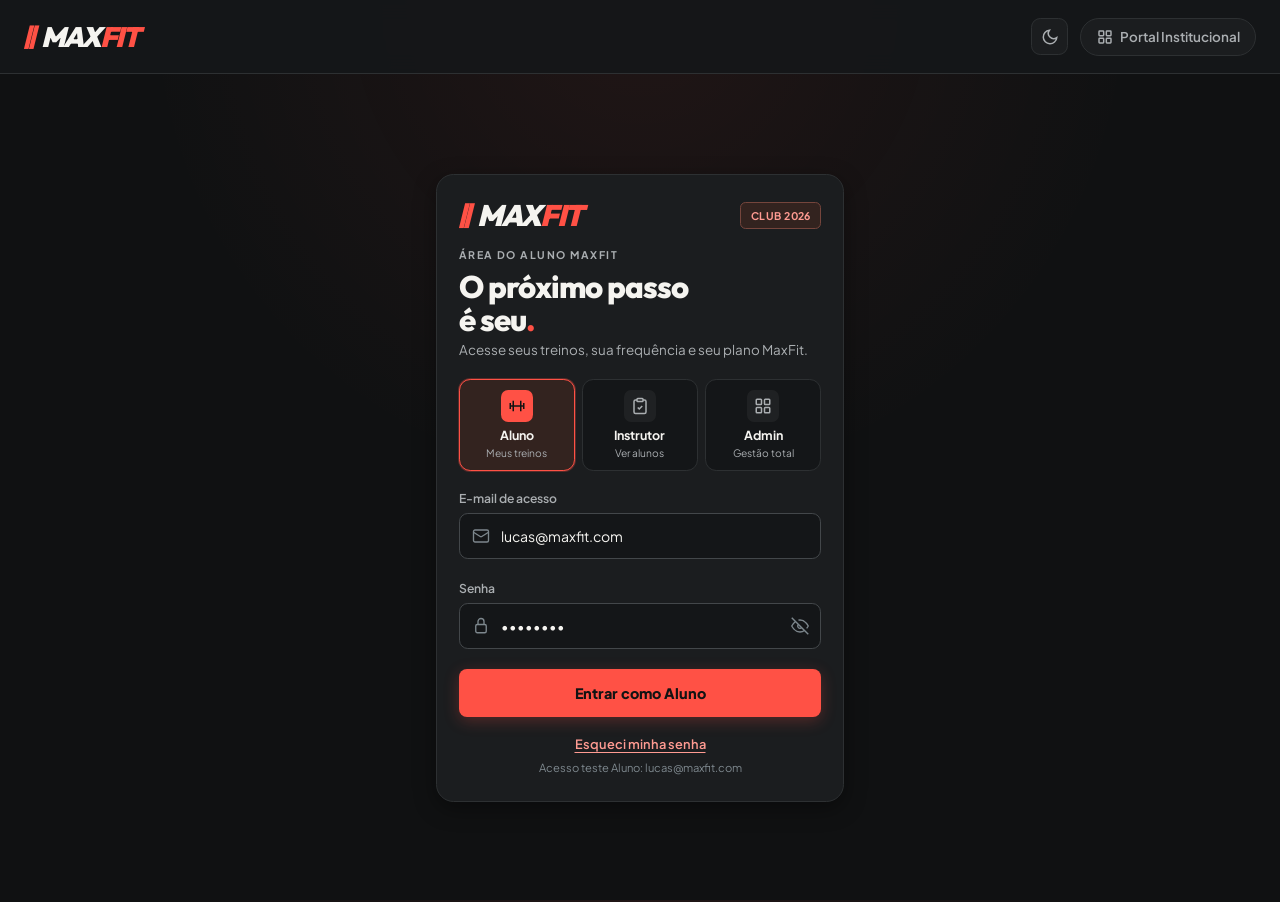
==== commit 1985e2a7: "fix: inicia index.html diretamente na tela de login unificada" ====
--- a/index.html
+++ b/index.html
@@ -4,8 +4,8 @@
   <meta charset="UTF-8" />
   <meta name="viewport" content="width=device-width, initial-scale=1.0" />
   <meta name="theme-color" content="#101112" />
-  <title>MaxFit Club — Academia de Alta Performance &amp; Ecossistema Integrado</title>
-  <meta name="description" content="MaxFit Club: Academia completa com treinos interativos A/B/C, acompanhamento técnico de instrutores e gestão integrada. Conheça nossos planos e acesse a plataforma." />
+  <title>MaxFit — Acesso ao Sistema | Login Unificado</title>
+  <meta name="description" content="Acesse a Área do Aluno, Painel do Instrutor ou Gestão Administrativa da Academia MaxFit." />
   <meta name="author" content="Matheus Duarte e Miguel" />
   <link rel="icon" href="data:image/svg+xml,%3Csvg xmlns='http://www.w3.org/2000/svg' viewBox='0 0 32 32'%3E%3Crect width='32' height='32' rx='6' fill='%23101112'/%3E%3Ctext x='4' y='23' font-family='Arial,sans-serif' font-weight='900' font-style='italic' font-size='18' fill='%23ff5145'%3E//M%3C/text%3E%3C/svg%3E" />
   <link rel="preconnect" href="https://fonts.googleapis.com" />
@@ -13,501 +13,194 @@
   <link href="https://fonts.googleapis.com/css2?family=Outfit:ital,wght@0,600;0,700;0,800;0,900;1,800;1,900&family=Plus+Jakarta+Sans:wght@400;500;600;700;800&display=swap" rel="stylesheet" />
   <link rel="stylesheet" href="style.css" />
 </head>
-<body data-role="portal" class="landing-body" id="top">
-  <a href="#mainContent" class="skip-link">Pular para o conteúdo principal</a>
+<body data-role="guest" class="login-body">
+  <a href="#screen-login" class="skip-link">Pular para o formulário de login</a>
 
   <!-- =========================================================
-       CABEÇALHO PRINCIPAL DO PORTAL MAXFIT (ZERO DIVS)
+       CABEÇALHO SUPERIOR DA TELA DE LOGIN (ZERO DIVS)
        ========================================================= -->
-  <header class="landing-header" aria-label="Cabeçalho Principal do Portal">
-    <a href="#top" class="logo landing-logo" aria-label="MaxFit Club Página Inicial">
+  <header class="login-topbar" aria-label="Cabeçalho da Página de Login">
+    <a href="index.html" class="logo" aria-label="MaxFit Página Inicial de Acesso">
       <span class="brand-mark" aria-hidden="true">//</span>MAX<span class="red">FIT</span>
     </a>
-
-    <nav class="landing-nav" aria-label="Navegação Institucional">
-      <a href="#sobre" class="landing-nav-link">Sobre</a>
-      <a href="#ecossistema" class="landing-nav-link">Ecossistema</a>
-      <a href="#modalidades" class="landing-nav-link">Modalidades</a>
-      <a href="#planos" class="landing-nav-link">Planos</a>
-      <a href="#instrutores" class="landing-nav-link">Instrutores</a>
-      <a href="#faq" class="landing-nav-link">FAQ</a>
-    </nav>
-
-    <section class="landing-header-actions" aria-label="Ações de Acesso">
-      <button type="button" class="btn-icon" id="btnToggleThemeLanding" title="Alternar tema Escuro / Claro" aria-label="Alternar tema">
+    <nav class="login-topbar-actions" aria-label="Ações Rápidas">
+      <button type="button" class="btn-icon" id="btnToggleThemeLogin" title="Alternar tema Escuro / Claro" aria-label="Alternar tema">
         <svg viewBox="0 0 24 24" width="18" height="18" fill="none" stroke="currentColor" stroke-width="2" aria-hidden="true">
           <path d="M21 12.79A9 9 0 1 1 11.21 3 7 7 0 0 0 21 12.79z"></path>
         </svg>
       </button>
-      <a href="login.html" class="btn-primary btn-landing-cta" title="Acessar o Sistema MaxFit">
+      <a href="portal.html" class="btn-back-home" title="Conhecer o Portal da Academia MaxFit">
         <svg viewBox="0 0 24 24" width="16" height="16" fill="none" stroke="currentColor" stroke-width="2.2" aria-hidden="true">
-          <path d="M15 3h4a2 2 0 0 1 2 2v14a2 2 0 0 1-2 2h-4M10 17l5-5-5-5M15 12H3"></path>
+          <rect x="3" y="3" width="7" height="7" rx="1"></rect>
+          <rect x="14" y="3" width="7" height="7" rx="1"></rect>
+          <rect x="14" y="14" width="7" height="7" rx="1"></rect>
+          <rect x="3" y="14" width="7" height="7" rx="1"></rect>
         </svg>
-        <span>Área de Membros</span>
+        <span>Portal Institucional</span>
       </a>
-    </section>
+    </nav>
   </header>
 
-  <!-- =========================================================
-       CONTEÚDO PRINCIPAL (LANDING PAGE MULTI-SEÇÃO)
-       ========================================================= -->
-  <main id="mainContent" class="landing-main">
-    <!-- HERO SECTION -->
-    <section id="sobre" class="landing-hero" aria-labelledby="heroTitle">
-      <section class="landing-hero-content">
-        <p class="landing-eyebrow">
-          <span class="brand-mark" aria-hidden="true">//</span> TREINO DE ALTA PERFORMANCE &amp; GESTÃO INTELIGENTE
-        </p>
-        <h1 id="heroTitle" class="landing-hero-title">
-          O SEU PRÓXIMO NÍVEL COMEÇA AQUI<span class="red">.</span>
-        </h1>
-        <p class="landing-hero-description">
-          A infraestrutura definitiva para quem busca evolução física real e acompanhamento qualificado. Unimos biomecânica aplicada, professores certificados com CREF e uma plataforma web completa para treinar onde você estiver.
-        </p>
-
-        <section class="landing-hero-cta-group" aria-label="Chamadas de Ação">
-          <a href="#planos" class="btn-primary btn-large">
-            <span>Conhecer Nossos Planos</span>
-            <svg viewBox="0 0 24 24" width="18" height="18" fill="none" stroke="currentColor" stroke-width="2.2" aria-hidden="true">
-              <line x1="5" y1="12" x2="19" y2="12"></line>
-              <polyline points="12 5 19 12 12 19"></polyline>
-            </svg>
-          </a>
-          <a href="login.html" class="btn-secondary btn-large">
-            <span>Acessar Plataforma Web</span>
-          </a>
-        </section>
-
-        <!-- Métricas de Destaque -->
-        <section class="landing-hero-stats" aria-label="Estatísticas da MaxFit">
-          <article class="hero-stat-card">
-            <strong>+240</strong>
-            <span>Alunos Ativos</span>
-          </article>
-          <article class="hero-stat-card">
-            <strong>8</strong>
-            <span>Instrutores CREF</span>
-          </article>
-          <article class="hero-stat-card">
-            <strong>3 Fichas</strong>
-            <span>Treinos A, B e C</span>
-          </article>
-          <article class="hero-stat-card">
-            <strong>100%</strong>
-            <span>Foco em Resultados</span>
-          </article>
-        </section>
-      </section>
-
-      <!-- Imagem Hero em Destaque -->
-      <figure class="landing-hero-figure">
-        <img
-          src="assets/treino.jpg"
-          alt="Aluno treinando musculação de alta intensidade com halteres no MaxFit Club"
-          width="1800"
-          height="1200"
-          fetchpriority="high"
-          class="landing-hero-image"
-        />
-        <figcaption class="hero-image-caption">
-          <span class="caption-tag">MAXFIT PERFORMANCE</span>
-          <strong>Ambiente moderno e equipamentos biomecânicos</strong>
-        </figcaption>
-      </figure>
-    </section>
-
-    <!-- SEÇÃO: O ECOSSISTEMA DIGITAL MAXFIT (3 AMBIENTES) -->
-    <section id="ecossistema" class="landing-section" aria-labelledby="ecosystemTitle">
-      <header class="section-title-wrap">
-        <p class="landing-eyebrow">TECNOLOGIA INTEGRADA</p>
-        <h2 id="ecosystemTitle" class="section-main-title">
-          O Ecossistema Digital //MAXFIT<span class="red">.</span>
-        </h2>
-        <p class="section-subtitle-text">
-          Uma plataforma web inovadora desenvolvida sob medida para conectar alunos, instrutores de pista e a gestão da academia em 3 ambientes especializados:
-        </p>
-      </header>
-
-      <section class="portal-cards-grid" aria-label="As 3 Áreas do Sistema MaxFit">
-        <!-- Card 01: Área do Aluno -->
-        <article class="portal-card">
-          <header class="portal-card-header">
-            <span class="portal-icon-badge" aria-hidden="true">
-              <svg viewBox="0 0 24 24" width="24" height="24" fill="none" stroke="currentColor" stroke-width="2">
-                <path d="M7 5v14M3 8v8M17 5v14M21 8v8M3 12h18"></path>
+  <!-- Área Principal do Login -->
+  <main class="app-main login-main" id="appMain" tabindex="-1">
+    <!-- =========================================================
+         TELA DE LOGIN UNIFICADA MAXFIT COM 3 PERFIS
+         Opções: 1. Aluno | 2. Instrutor | 3. Admin
+         ========================================================= -->
+    <section class="app-screen active" id="screen-login" aria-label="Tela de Acesso MaxFit">
+      <article class="login-card panel">
+        <header class="login-brand">
+          <section class="login-brand-top" aria-label="Marca MaxFit">
+            <span class="logo login-logo">
+              <span class="brand-mark" aria-hidden="true">//</span>MAX<span class="red">FIT</span>
+            </span>
+            <span class="pill red-pill">CLUB 2026</span>
+          </section>
+          <p class="eyebrow" id="loginEyebrow">ÁREA DO ALUNO MAXFIT</p>
+          <h1 class="login-title" id="loginHeroTitle">O próximo passo<br />é seu<span class="red">.</span></h1>
+          <p class="login-subtitle" id="loginHeroSubtitle">Acesse seus treinos, sua frequência e seu plano MaxFit.</p>
+        </header>
+
+        <!-- Seletor de 3 Perfis: Aluno, Instrutor e Admin -->
+        <fieldset class="role-selector-fieldset" aria-label="Selecionar perfil de acesso">
+          <legend class="sr-only">Selecione seu perfil de acesso</legend>
+          <nav class="role-selector-grid" role="tablist" aria-label="Perfis de acesso">
+            <button
+              type="button"
+              class="role-tab active"
+              data-login-role="student"
+              id="tabRoleStudent"
+              role="tab"
+              aria-selected="true"
+            >
+              <span class="role-tab-icon" aria-hidden="true">
+                <svg viewBox="0 0 24 24" width="18" height="18" fill="none" stroke="currentColor" stroke-width="2">
+                  <path d="M7 5v14M3 8v8M17 5v14M21 8v8M3 12h18"></path>
+                </svg>
+              </span>
+              <strong class="role-tab-title">Aluno</strong>
+              <small class="role-tab-sub">Meus treinos</small>
+            </button>
+
+            <button
+              type="button"
+              class="role-tab"
+              data-login-role="instructor"
+              id="tabRoleInstructor"
+              role="tab"
+              aria-selected="false"
+            >
+              <span class="role-tab-icon" aria-hidden="true">
+                <svg viewBox="0 0 24 24" width="18" height="18" fill="none" stroke="currentColor" stroke-width="2">
+                  <path d="M16 4h2a2 2 0 0 1 2 2v14a2 2 0 0 1-2 2H6a2 2 0 0 1-2-2V6a2 2 0 0 1 2-2h2"></path>
+                  <rect x="8" y="2" width="8" height="4" rx="1" ry="1"></rect>
+                  <path d="M9 14l2 2 4-4"></path>
+                </svg>
+              </span>
+              <strong class="role-tab-title">Instrutor</strong>
+              <small class="role-tab-sub">Ver alunos</small>
+            </button>
+
+            <button
+              type="button"
+              class="role-tab"
+              data-login-role="admin"
+              id="tabRoleAdmin"
+              role="tab"
+              aria-selected="false"
+            >
+              <span class="role-tab-icon" aria-hidden="true">
+                <svg viewBox="0 0 24 24" width="18" height="18" fill="none" stroke="currentColor" stroke-width="2">
+                  <rect x="3" y="3" width="7" height="7" rx="1"></rect>
+                  <rect x="14" y="3" width="7" height="7" rx="1"></rect>
+                  <rect x="14" y="14" width="7" height="7" rx="1"></rect>
+                  <rect x="3" y="14" width="7" height="7" rx="1"></rect>
+                </svg>
+              </span>
+              <strong class="role-tab-title">Admin</strong>
+              <small class="role-tab-sub">Gestão total</small>
+            </button>
+          </nav>
+        </fieldset>
+
+        <form class="login-form" id="loginForm" novalidate>
+          <label class="field-label" for="loginEmail">
+            <span>E-mail de acesso</span>
+            <span class="input-affix">
+              <svg class="affix-left" viewBox="0 0 24 24" width="18" height="18" fill="none" stroke="currentColor" stroke-width="1.8" aria-hidden="true">
+                <rect x="2" y="4" width="20" height="16" rx="2"></rect>
+                <path d="m22 7-8.97 5.7a1.94 1.94 0 0 1-2.06 0L2 7"></path>
               </svg>
+              <input
+                type="email"
+                id="loginEmail"
+                name="email"
+                value="lucas@maxfit.com"
+                placeholder="lucas@maxfit.com"
+                required
+                autocomplete="email"
+              />
             </span>
-            <span class="pill red-pill">PERFIL ALUNO</span>
-          </header>
-          <h3 class="portal-card-title">Área do Aluno MaxFit</h3>
-          <p class="portal-card-desc">
-            Acompanhe o Treino do Dia, acesse as fichas detalhadas <strong>Treino A, B e C</strong> com checklist interativo em tempo real, veja seu histórico de faturas e acompanhe métricas corporais (IMC).
-          </p>
-          <ul class="portal-feature-list">
-            <li>Checklist interativo com barra de progresso</li>
-            <li>Orientação de cargas, séries e descansos</li>
-            <li>Consulta de biometria e instrutor responsável</li>
-          </ul>
-          <footer class="portal-card-footer">
-            <a href="login.html?role=student" class="btn-primary btn-block">
-              <span>Entrar como Aluno</span>
-              <svg viewBox="0 0 24 24" width="16" height="16" fill="none" stroke="currentColor" stroke-width="2" aria-hidden="true">
-                <polyline points="9 18 15 12 9 6"></polyline>
+            <small class="field-error" id="loginEmailError"></small>
+          </label>
+
+          <label class="field-label" for="loginPassword">
+            <span>Senha</span>
+            <span class="input-affix">
+              <svg class="affix-left" viewBox="0 0 24 24" width="18" height="18" fill="none" stroke="currentColor" stroke-width="1.8" aria-hidden="true">
+                <rect x="5" y="10" width="14" height="11" rx="2"></rect>
+                <path d="M8 10V6a4 4 0 0 1 8 0v4"></path>
               </svg>
-            </a>
-          </footer>
-        </article>
-
-        <!-- Card 02: Painel do Instrutor -->
-        <article class="portal-card">
-          <header class="portal-card-header">
-            <span class="portal-icon-badge" aria-hidden="true">
-              <svg viewBox="0 0 24 24" width="24" height="24" fill="none" stroke="currentColor" stroke-width="2">
-                <path d="M16 4h2a2 2 0 0 1 2 2v14a2 2 0 0 1-2 2H6a2 2 0 0 1-2-2V6a2 2 0 0 1 2-2h2"></path>
-                <rect x="8" y="2" width="8" height="4" rx="1" ry="1"></rect>
-                <path d="M9 14l2 2 4-4"></path>
-              </svg>
+              <input
+                type="password"
+                id="loginPassword"
+                name="password"
+                value="12345678"
+                placeholder="••••••••"
+                required
+                autocomplete="current-password"
+              />
+              <button type="button" class="affix-right" id="btnTogglePassword" aria-label="Mostrar ou ocultar senha">
+                <svg id="eyeIconClosed" viewBox="0 0 24 24" width="18" height="18" fill="none" stroke="currentColor" stroke-width="1.8">
+                  <path d="M17.94 17.94A10.07 10.07 0 0 1 12 20c-7 0-11-8-11-8a18.45 18.45 0 0 1 5.06-5.94M9.9 4.24A9.12 9.12 0 0 1 12 4c7 0 11 8 11 8a18.5 18.5 0 0 1-2.16 3.19m-6.72-1.07a3 3 0 1 1-4.24-4.24"></path>
+                  <line x1="1" y1="1" x2="23" y2="23"></line>
+                </svg>
+                <svg id="eyeIconOpen" viewBox="0 0 24 24" width="18" height="18" fill="none" stroke="currentColor" stroke-width="1.8" class="hidden">
+                  <path d="M1 12s4-8 11-8 11 8 11 8-4 8-11 8-11-8-11-8z"></path>
+                  <circle cx="12" cy="12" r="3"></circle>
+                </svg>
+              </button>
             </span>
-            <span class="pill green">PERFIL INSTRUTOR</span>
-          </header>
-          <h3 class="portal-card-title">Painel de Pista do Instrutor</h3>
-          <p class="portal-card-desc">
-            Acesso dedicado ao professor para acompanhar em tempo real os <strong>alunos presentes na academia</strong>, buscar por objetivo e inspecionar a execução das fichas técnicas de cada aluno.
-          </p>
-          <ul class="portal-feature-list">
-            <li>Lista de alunos com busca e status de presença</li>
-            <li>Inspeção imediata das fichas de treino A/B/C</li>
-            <li>Orientações técnicas e acompanhamento de cargas</li>
-          </ul>
-          <footer class="portal-card-footer">
-            <a href="login.html?role=instructor" class="btn-secondary btn-block">
-              <span>Acessar Painel Instrutor</span>
-              <svg viewBox="0 0 24 24" width="16" height="16" fill="none" stroke="currentColor" stroke-width="2" aria-hidden="true">
-                <polyline points="9 18 15 12 9 6"></polyline>
-              </svg>
-            </a>
-          </footer>
-        </article>
-
-        <!-- Card 03: Gestão Admin -->
-        <article class="portal-card">
-          <header class="portal-card-header">
-            <span class="portal-icon-badge" aria-hidden="true">
-              <svg viewBox="0 0 24 24" width="24" height="24" fill="none" stroke="currentColor" stroke-width="2">
-                <rect x="3" y="3" width="7" height="7" rx="1"></rect>
-                <rect x="14" y="3" width="7" height="7" rx="1"></rect>
-                <rect x="14" y="14" width="7" height="7" rx="1"></rect>
-                <rect x="3" y="14" width="7" height="7" rx="1"></rect>
-              </svg>
-            </span>
-            <span class="pill amber">PERFIL ADMIN</span>
-          </header>
-          <h3 class="portal-card-title">Gestão da Academia (Admin)</h3>
-          <p class="portal-card-desc">
-            Dashboard executivo com indicadores em tempo real (Alunos Ativos, Instrutores, Matrículas e Receita Estimada), controle de contratos, cadastro de planos e CRUD completo.
-          </p>
-          <ul class="portal-feature-list">
-            <li>Dashboard com métricas e gráficos de meta</li>
-            <li>Gestão completa de Alunos, Instrutores e Planos</li>
-            <li>Cálculo automático de vigência de matrículas</li>
-          </ul>
-          <footer class="portal-card-footer">
-            <a href="login.html?role=admin" class="btn-secondary btn-block">
-              <span>Acesso Administrativo</span>
-              <svg viewBox="0 0 24 24" width="16" height="16" fill="none" stroke="currentColor" stroke-width="2" aria-hidden="true">
-                <polyline points="9 18 15 12 9 6"></polyline>
-              </svg>
-            </a>
-          </footer>
-        </article>
-      </section>
-    </section>
-
-    <!-- SEÇÃO: MODALIDADES -->
-    <section id="modalidades" class="landing-section" aria-labelledby="modalitiesTitle">
-      <header class="section-title-wrap">
-        <p class="landing-eyebrow">METODOLOGIA COMPLETA</p>
-        <h2 id="modalitiesTitle" class="section-main-title">
-          Modalidades para Todos os Objetivos<span class="red">.</span>
-        </h2>
-        <p class="section-subtitle-text">
-          Treinos desenhados por profissionais de educação física para potencializar ganho de força, hipertrofia, queima calórica e mobilidade.
-        </p>
-      </header>
-
-      <section class="modalities-grid" aria-label="Lista de Modalidades">
-        <article class="modality-card">
-          <span class="modality-badge">01</span>
-          <h3 class="modality-title">Musculação de Alta Performance</h3>
-          <p class="modality-desc">
-            Aparelhos com biomecânica avançada, pesos livres e divisão em Fichas A, B e C para estímulo muscular contínuo com segurança articular.
-          </p>
-        </article>
-
-        <article class="modality-card">
-          <span class="modality-badge">02</span>
-          <h3 class="modality-title">Treino Funcional &amp; Cardio</h3>
-          <p class="modality-desc">
-            Circuitos de agilidade, esteiras e remos ergométricos para acelerar o metabolismo, resistência aeróbica e condicionamento cardiopulmonar.
-          </p>
-        </article>
-
-        <article class="modality-card">
-          <span class="modality-badge">03</span>
-          <h3 class="modality-title">Pilates &amp; Postura</h3>
-          <p class="modality-desc">
-            Fortalecimento profundo do core, melhora da flexibilidade e correção postural guiada por instrutores especializados.
-          </p>
-        </article>
-
-        <article class="modality-card">
-          <span class="modality-badge">04</span>
-          <h3 class="modality-title">Cross Training &amp; Força</h3>
-          <p class="modality-desc">
-            Treinos em alta intensidade combinando levantamento de peso, movimentos ginásticos e superação constante de limites.
-          </p>
-        </article>
-      </section>
-    </section>
-
-    <!-- SEÇÃO: PLANOS & VALORES -->
-    <section id="planos" class="landing-section" aria-labelledby="plansTitle">
-      <header class="section-title-wrap">
-        <p class="landing-eyebrow">SEM COMPLICAÇÃO</p>
-        <h2 id="plansTitle" class="section-main-title">
-          Planos Transparentes e Acessíveis<span class="red">.</span>
-        </h2>
-        <p class="section-subtitle-text">
-          Escolha o plano que melhor se adapta à sua rotina e tenha acesso livre a todas as unidades e ao aplicativo web exclusivo.
-        </p>
-      </header>
-
-      <section class="landing-plans-grid" aria-label="Planos Disponíveis">
-        <!-- Plano Mensal -->
-        <article class="landing-plan-card">
-          <header class="plan-header-area">
-            <h3 class="plan-name">Plano Mensal</h3>
-            <p class="plan-period">Flexibilidade total, sem taxa de cancelamento</p>
-            <strong class="plan-price-display">R$ 99,90<span>/mês</span></strong>
-          </header>
-          <ul class="plan-perks-list">
-            <li>Acesso livre à musculação</li>
-            <li>Treino interativo no App MaxFit</li>
-            <li>Acompanhamento de instrutores na pista</li>
-            <li>Sem fidelidade</li>
-          </ul>
-          <footer class="plan-card-cta">
-            <a href="login.html?role=student" class="btn-secondary btn-block">Começar Agora</a>
-          </footer>
-        </article>
-
-        <!-- Plano Trimestral VIP (Mais Popular) -->
-        <article class="landing-plan-card featured-plan">
-          <span class="featured-ribbon">MAIS POPULAR</span>
-          <header class="plan-header-area">
-            <h3 class="plan-name">Plano Trimestral VIP</h3>
-            <p class="plan-period">O pacote preferido dos nossos alunos</p>
-            <strong class="plan-price-display">R$ 79,96<span>/mês</span></strong>
-            <small class="plan-total-note">Total de R$ 239,90 por 3 meses</small>
-          </header>
-          <ul class="plan-perks-list">
-            <li>Musculação + Área de Cardio completa</li>
-            <li>Avaliação física biométrica inclusa</li>
-            <li>Acesso 7 dias por semana</li>
-            <li>Fichas A, B e C personalizadas</li>
-            <li>Armário rotativo gratuito</li>
-          </ul>
-          <footer class="plan-card-cta">
-            <a href="login.html?role=student" class="btn-primary btn-block">Assinar Plano VIP</a>
-          </footer>
-        </article>
-
-        <!-- Plano Semestral -->
-        <article class="landing-plan-card">
-          <header class="plan-header-area">
-            <h3 class="plan-name">Plano Semestral</h3>
-            <p class="plan-period">Compromisso com sua evolução constante</p>
-            <strong class="plan-price-display">R$ 71,65<span>/mês</span></strong>
-            <small class="plan-total-note">Total de R$ 429,90 por 6 meses</small>
-          </header>
-          <ul class="plan-perks-list">
-            <li>Todas as modalidades inclusas</li>
-            <li>Aulas coletivas e funcionais</li>
-            <li>Acompanhamento individualizado</li>
-            <li>2 reavaliações físicas completas</li>
-          </ul>
-          <footer class="plan-card-cta">
-            <a href="login.html?role=student" class="btn-secondary btn-block">Escolher Semestral</a>
-          </footer>
-        </article>
-
-        <!-- Plano Anual Black -->
-        <article class="landing-plan-card">
-          <header class="plan-header-area">
-            <h3 class="plan-name">Plano Anual Black</h3>
-            <p class="plan-period">O melhor custo-benefício por mês</p>
-            <strong class="plan-price-display">R$ 62,49<span>/mês</span></strong>
-            <small class="plan-total-note">Total de R$ 749,90 por 12 meses</small>
-          </header>
-          <ul class="plan-perks-list">
-            <li>Acesso total VIP a todas as áreas</li>
-            <li>Convide 1 amigo por mês gratuitamente</li>
-            <li>Camiseta oficial //MAXFIT Club</li>
-            <li>Avaliação trimestral com bioimpedância</li>
-          </ul>
-          <footer class="plan-card-cta">
-            <a href="login.html?role=student" class="btn-secondary btn-block">Escolher Anual</a>
-          </footer>
-        </article>
-      </section>
-    </section>
-
-    <!-- SEÇÃO: CORPO TÉCNICO -->
-    <section id="instrutores" class="landing-section" aria-labelledby="coachesTitle">
-      <header class="section-title-wrap">
-        <p class="landing-eyebrow">EQUIPE QUALIFICADA</p>
-        <h2 id="coachesTitle" class="section-main-title">
-          Professores Registrados no CREF<span class="red">.</span>
-        </h2>
-        <p class="section-subtitle-text">
-          Profissionais dedicados a corrigir sua execução, motivar sua evolução e prescrever treinos alinhados à sua individualidade biológica.
-        </p>
-      </header>
-
-      <section class="coaches-grid" aria-label="Instrutores MaxFit">
-        <article class="coach-landing-card">
-          <span class="avatar-circle coach-large-avatar">RM</span>
-          <h3 class="coach-name">Prof. Rafael Martins</h3>
-          <p class="coach-cref">CREF 045890-G/SP</p>
-          <span class="pill red-pill">Musculação &amp; Hipertrofia</span>
-          <p class="coach-bio">
-            Especialista em biomecânica aplicada e montagem de treinos com foco em ganhos progressivos de força e massa muscular.
-          </p>
-        </article>
-
-        <article class="coach-landing-card">
-          <span class="avatar-circle coach-large-avatar">MC</span>
-          <h3 class="coach-name">Profa. Mariana Costa</h3>
-          <p class="coach-cref">CREF 051230-G/SP</p>
-          <span class="pill green">Funcional &amp; Pilates</span>
-          <p class="coach-bio">
-            Fisiologista do exercício com foco em mobilidade, fortalecimento do core e prevenção ativa de sobrecargas articulares.
-          </p>
-        </article>
-
-        <article class="coach-landing-card">
-          <span class="avatar-circle coach-large-avatar">CE</span>
-          <h3 class="coach-name">Prof. Carlos Eduardo</h3>
-          <p class="coach-cref">CREF 038920-G/SP</p>
-          <span class="pill amber">Cross Training &amp; Força</span>
-          <p class="coach-bio">
-            Treinador de atletas de alta intensidade, com foco em desenvolvimento cardiorrespiratório e potência muscular.
-          </p>
-        </article>
-
-        <article class="coach-landing-card">
-          <span class="avatar-circle coach-large-avatar">BL</span>
-          <h3 class="coach-name">Profa. Beatriz Lima</h3>
-          <p class="coach-cref">CREF 062140-G/SP</p>
-          <span class="pill red-pill">Avaliação &amp; Biometria</span>
-          <p class="coach-bio">
-            Responsável pelo diagnóstico físico dos alunos, análise de composição corporal e cálculo de índices de saúde.
-          </p>
-        </article>
-      </section>
-    </section>
-
-    <!-- SEÇÃO: PERGUNTAS FREQUENTES (FAQ) COM <details> NATIVO -->
-    <section id="faq" class="landing-section" aria-labelledby="faqTitle">
-      <header class="section-title-wrap">
-        <p class="landing-eyebrow">TIRA-DÚVIDAS</p>
-        <h2 id="faqTitle" class="section-main-title">
-          Perguntas Frequentes<span class="red">?</span>
-        </h2>
-      </header>
-
-      <section class="landing-faq-stack" aria-label="Acordeão de Dúvidas">
-        <details class="panel faq">
-          <summary>Como funciona o acesso à Área do Aluno?<span>+</span></summary>
-          <p>
-            Assim que você se matricula na recepção ou confirma seu plano, você recebe seu e-mail e senha de acesso. Pelo celular ou computador, basta acessar a tela de login para visualizar sua ficha de treino interativa em qualquer lugar.
-          </p>
-        </details>
-
-        <details class="panel faq">
-          <summary>Preciso baixar algum aplicativo na App Store ou Play Store?<span>+</span></summary>
-          <p>
-            Não! A plataforma MaxFit foi desenvolvida com tecnologia web responsiva e semântica. Você pode adicionar à tela inicial do seu celular e usá-la como um aplicativo nativo, leve e sem consumir a memória do seu aparelho.
-          </p>
-        </details>
-
-        <details class="panel faq">
-          <summary>Como funcionam as fichas de Treino A, B e C?<span>+</span></summary>
-          <p>
-            Seu professor responsável monta a periodização ideal para o seu objetivo. Pelo app, você marca cada exercício concluído, acompanha séries, repetições, carga e lê as notas técnicas do instrutor.
-          </p>
-        </details>
-
-        <details class="panel faq">
-          <summary>Quais são os horários de funcionamento da MaxFit?<span>+</span></summary>
-          <p>
-            Funcionamos de Segunda a Sexta-feira das 05h às 23h. Aos Sábados e Domingos das 08h às 18h.
-          </p>
-        </details>
-      </section>
+            <small class="field-error" id="loginPasswordError"></small>
+          </label>
+
+          <button type="submit" class="btn-primary btn-block" id="btnLoginSubmit">
+            Entrar como Aluno
+          </button>
+        </form>
+
+        <footer class="login-footer">
+          <button type="button" class="link-forgot" id="btnForgotPassword">Esqueci minha senha</button>
+          <p class="demo-note" id="loginDemoNote">Acesso teste Aluno: lucas@maxfit.com</p>
+        </footer>
+      </article>
     </section>
   </main>
 
-  <!-- =========================================================
-       RODAPÉ INSTITUCIONAL (PORTAL MAXFIT)
-       ========================================================= -->
-  <footer class="landing-footer" aria-label="Rodapé Institucional MaxFit">
-    <section class="landing-footer-grid">
-      <section class="footer-brand-col">
-        <a href="#top" class="logo" aria-label="Voltar ao início">
-          <span class="brand-mark" aria-hidden="true">//</span>MAX<span class="red">FIT</span>
-        </a>
-        <p class="footer-tagline">
-          Treinos inteligentes, instrutores certificados e infraestrutura de alta performance.
-        </p>
-        <p class="footer-copy">
-          &copy; 2026 MaxFit Club. Todos os direitos reservados.
-        </p>
-      </section>
-
-      <section class="footer-links-col">
-        <h4>Ambientes</h4>
-        <nav class="footer-nav" aria-label="Links para os Ambientes">
-          <a href="login.html?role=student">Área do Aluno</a>
-          <a href="login.html?role=instructor">Painel do Instrutor</a>
-          <a href="login.html?role=admin">Gestão Admin</a>
-          <a href="login.html">Tela de Login</a>
-        </nav>
-      </section>
-
-      <section class="footer-links-col">
-        <h4>Atendimento</h4>
-        <address class="footer-address">
-          Av. Paulista, 1500 — São Paulo/SP<br />
-          Telefone: (11) 3456-7890<br />
-          E-mail: contato@maxfit.com
-        </address>
-        <p class="footer-hours">
-          Seg a Sex: 05h às 23h<br />
-          Sáb e Dom: 08h às 18h
-        </p>
-      </section>
-
-      <section class="footer-links-col">
-        <h4>Contexto Acadêmico</h4>
-        <p class="footer-academic">
-          Desenvolvido para a <strong>UC14 (Senac)</strong> — "Da Ideia ao Protótipo".<br />
-          Autores: <strong>Matheus Duarte &amp; Miguel</strong><br />
-          Tema: <strong>Academia (Tema 04)</strong>
-        </p>
-      </section>
-    </section>
-  </footer>
+  <!-- Dialog: Recuperar Senha -->
+  <dialog class="modal-dialog-centered" id="modalForgotPass" aria-labelledby="forgotPassTitle">
+    <h3 id="forgotPassTitle">Recuperar Acesso MaxFit</h3>
+    <p>Informe seu e-mail cadastrado para receber as instruções ou procure a recepção da MaxFit.</p>
+    <form id="forgotPassForm" class="app-form" novalidate>
+      <label class="field-label" for="forgotPassEmail">
+        <input type="email" id="forgotPassEmail" value="contato@maxfit.com" required />
+      </label>
+      <footer class="modal-actions">
+        <button type="button" class="btn-secondary" data-close-modal="modalForgotPass">Cancelar</button>
+        <button type="submit" class="btn-primary">Enviar Link</button>
+      </footer>
+    </form>
+  </dialog>
 
   <!-- Notificações Toast -->
   <aside class="toast-container" id="toastContainer" aria-live="polite"></aside>
